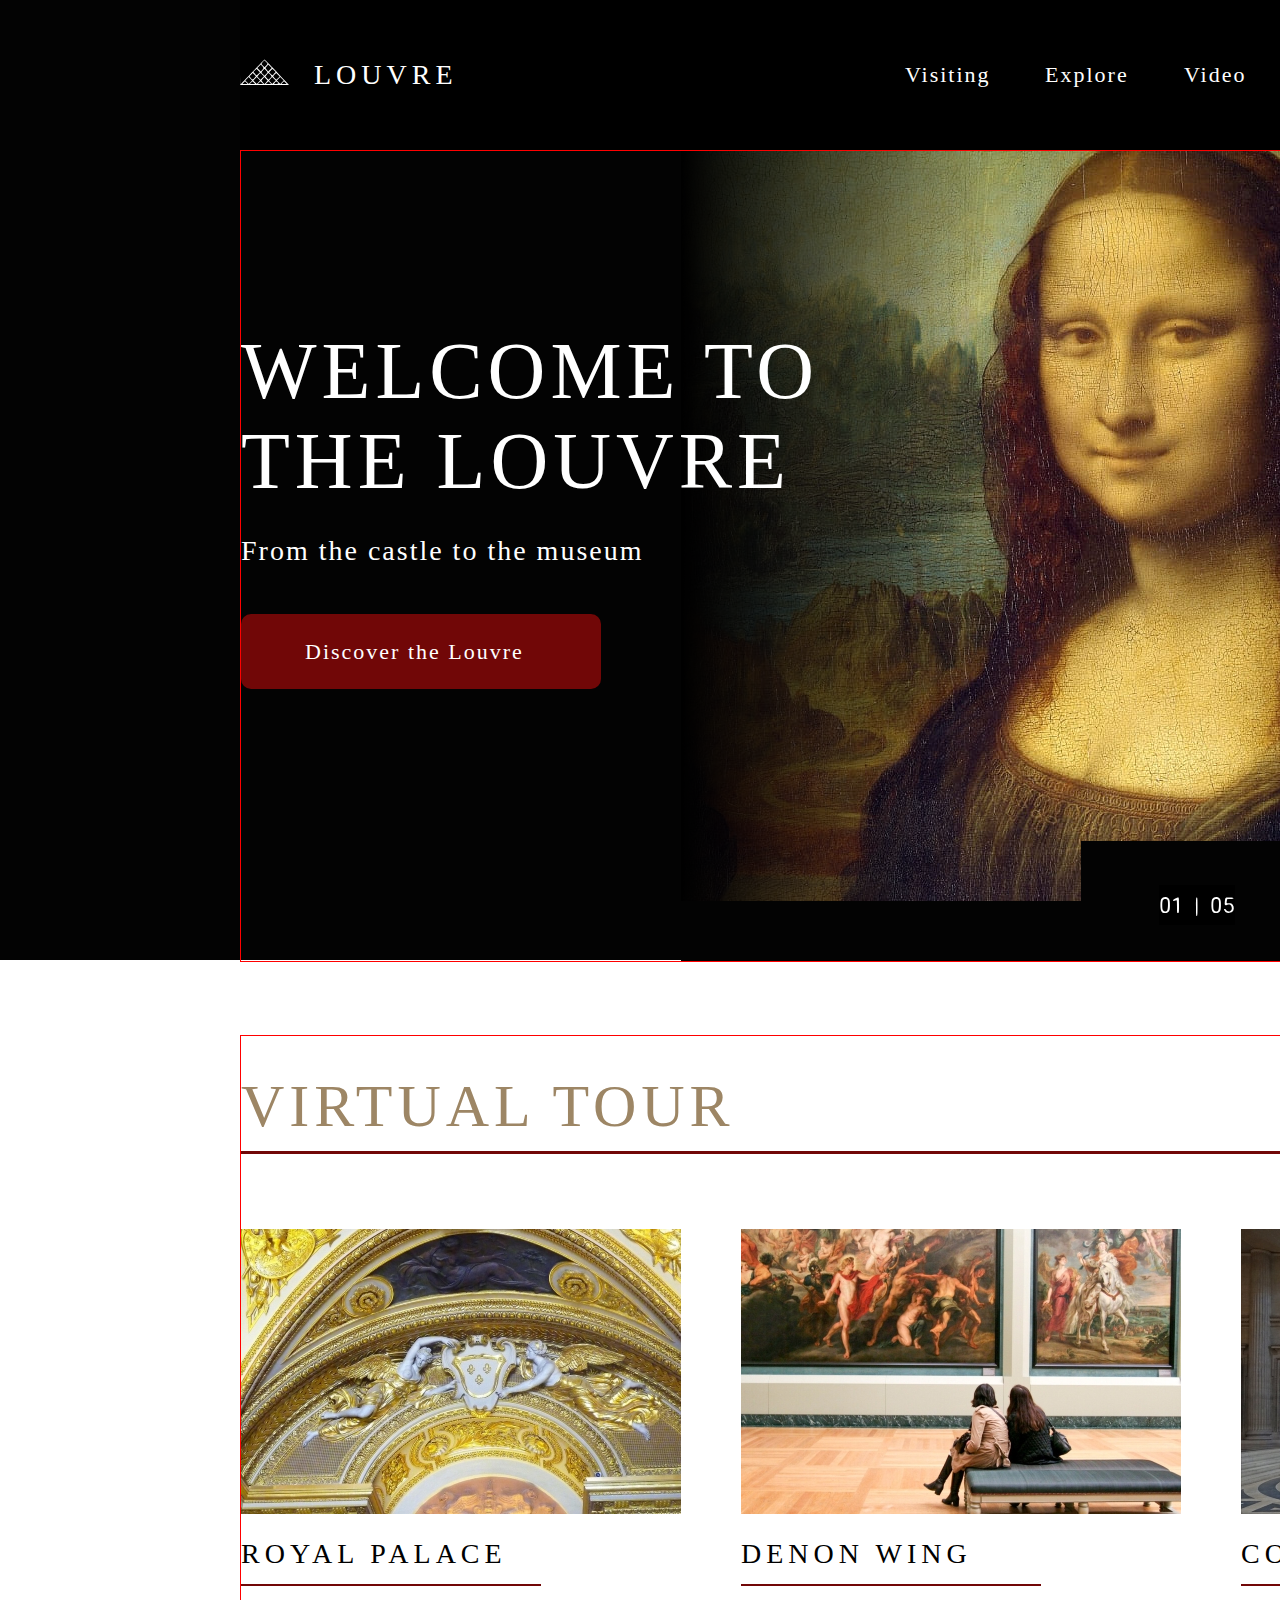
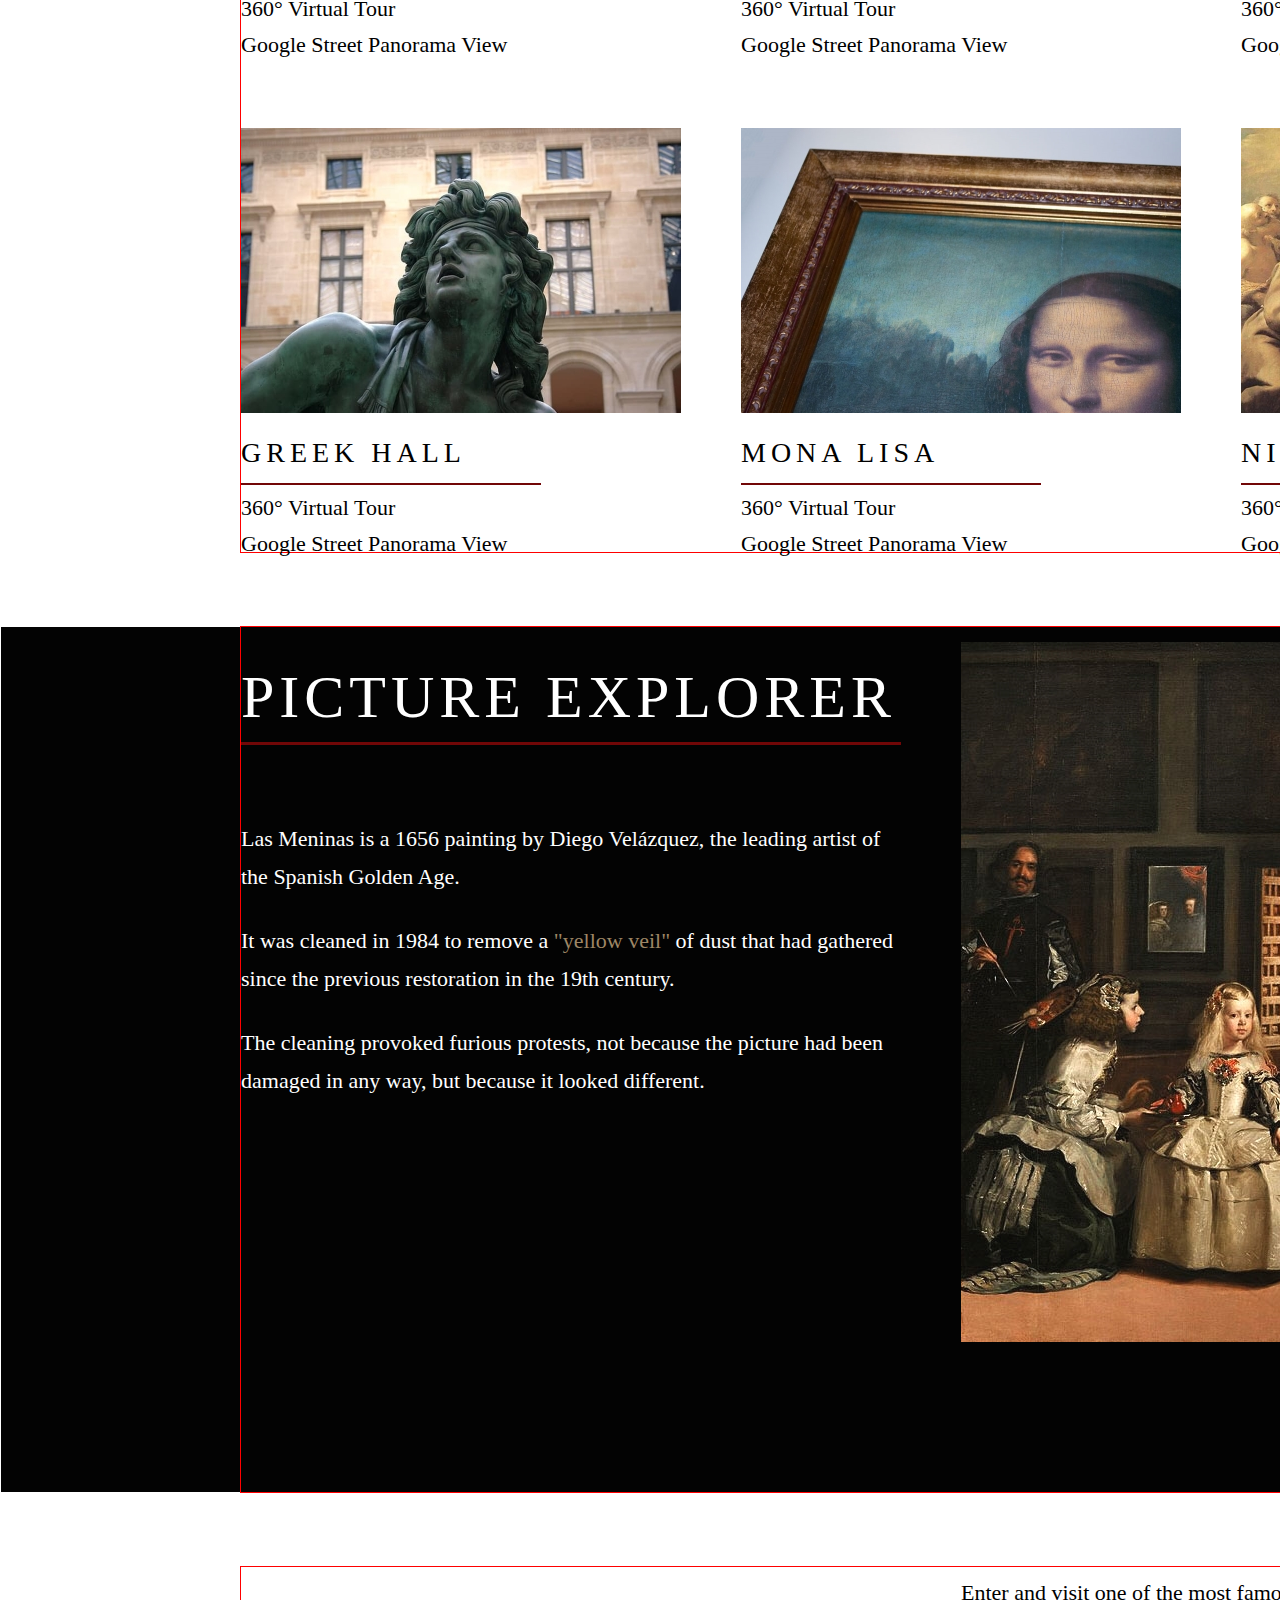
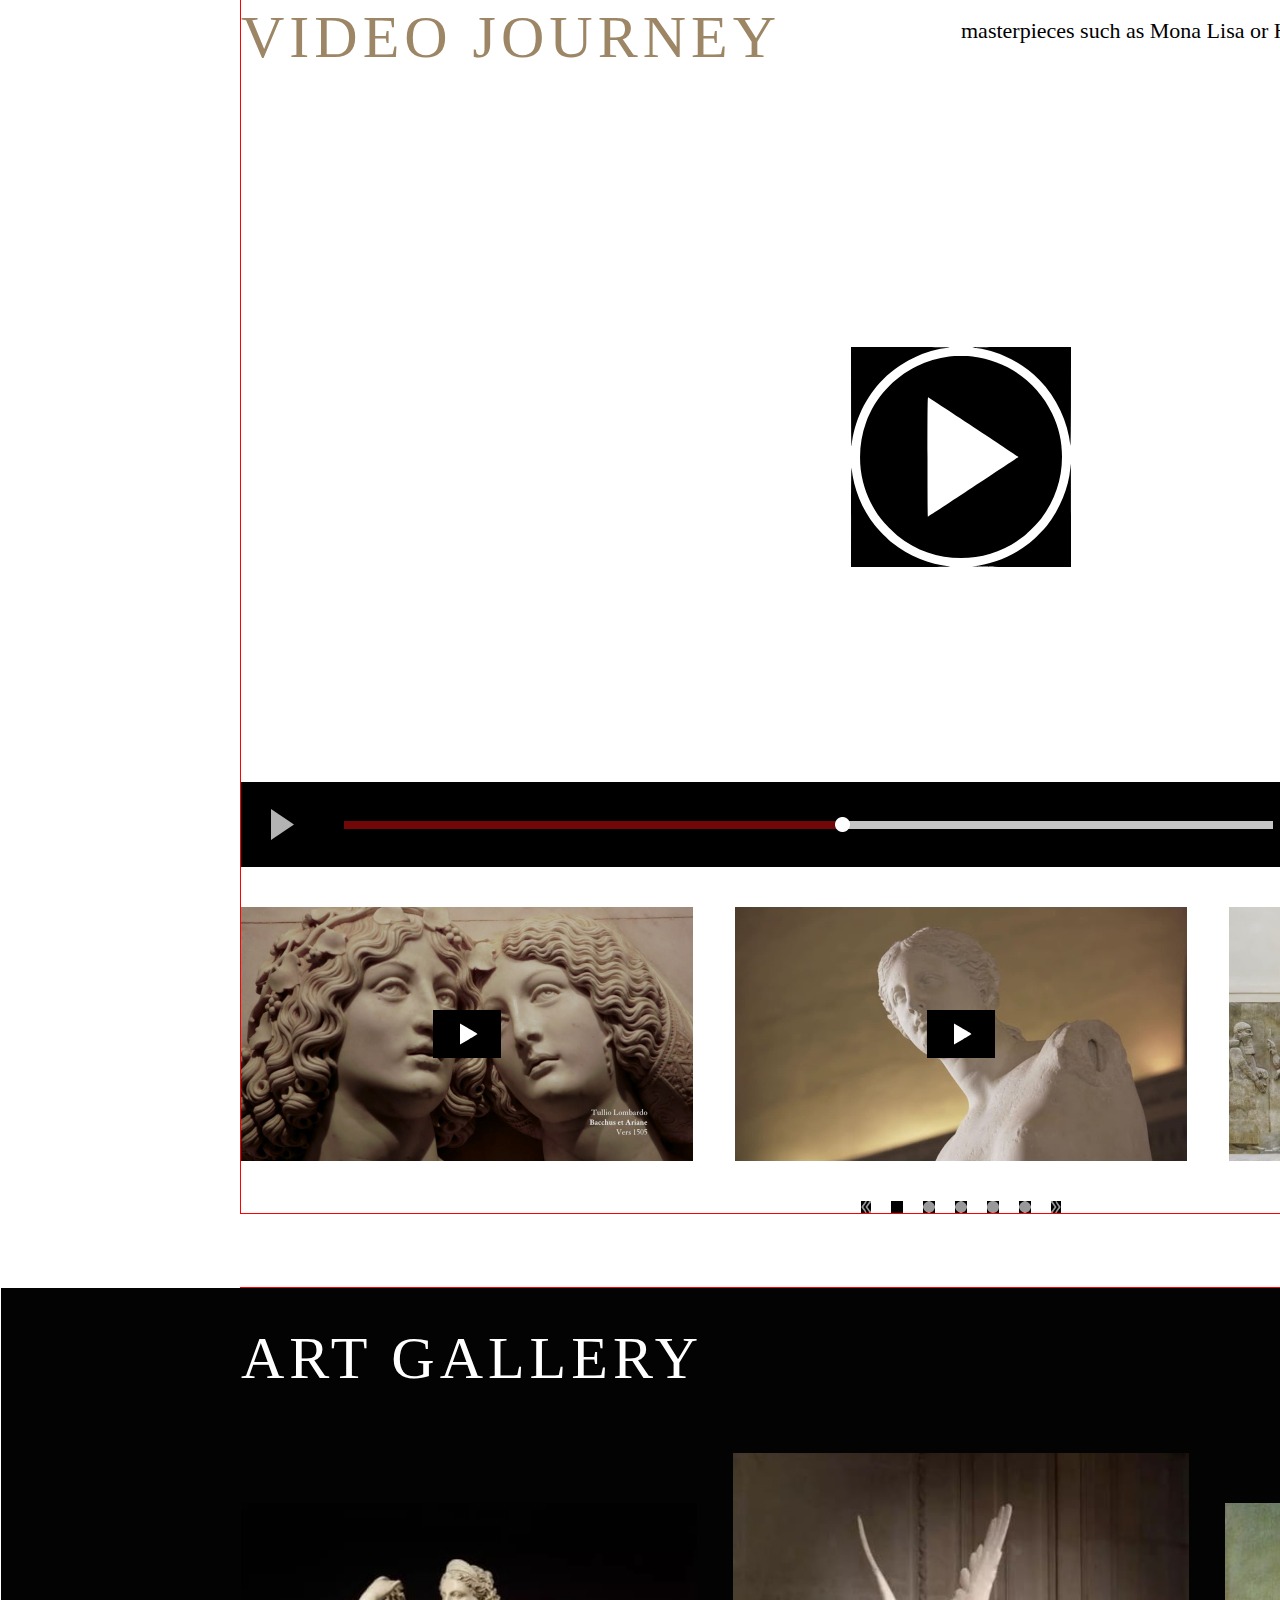
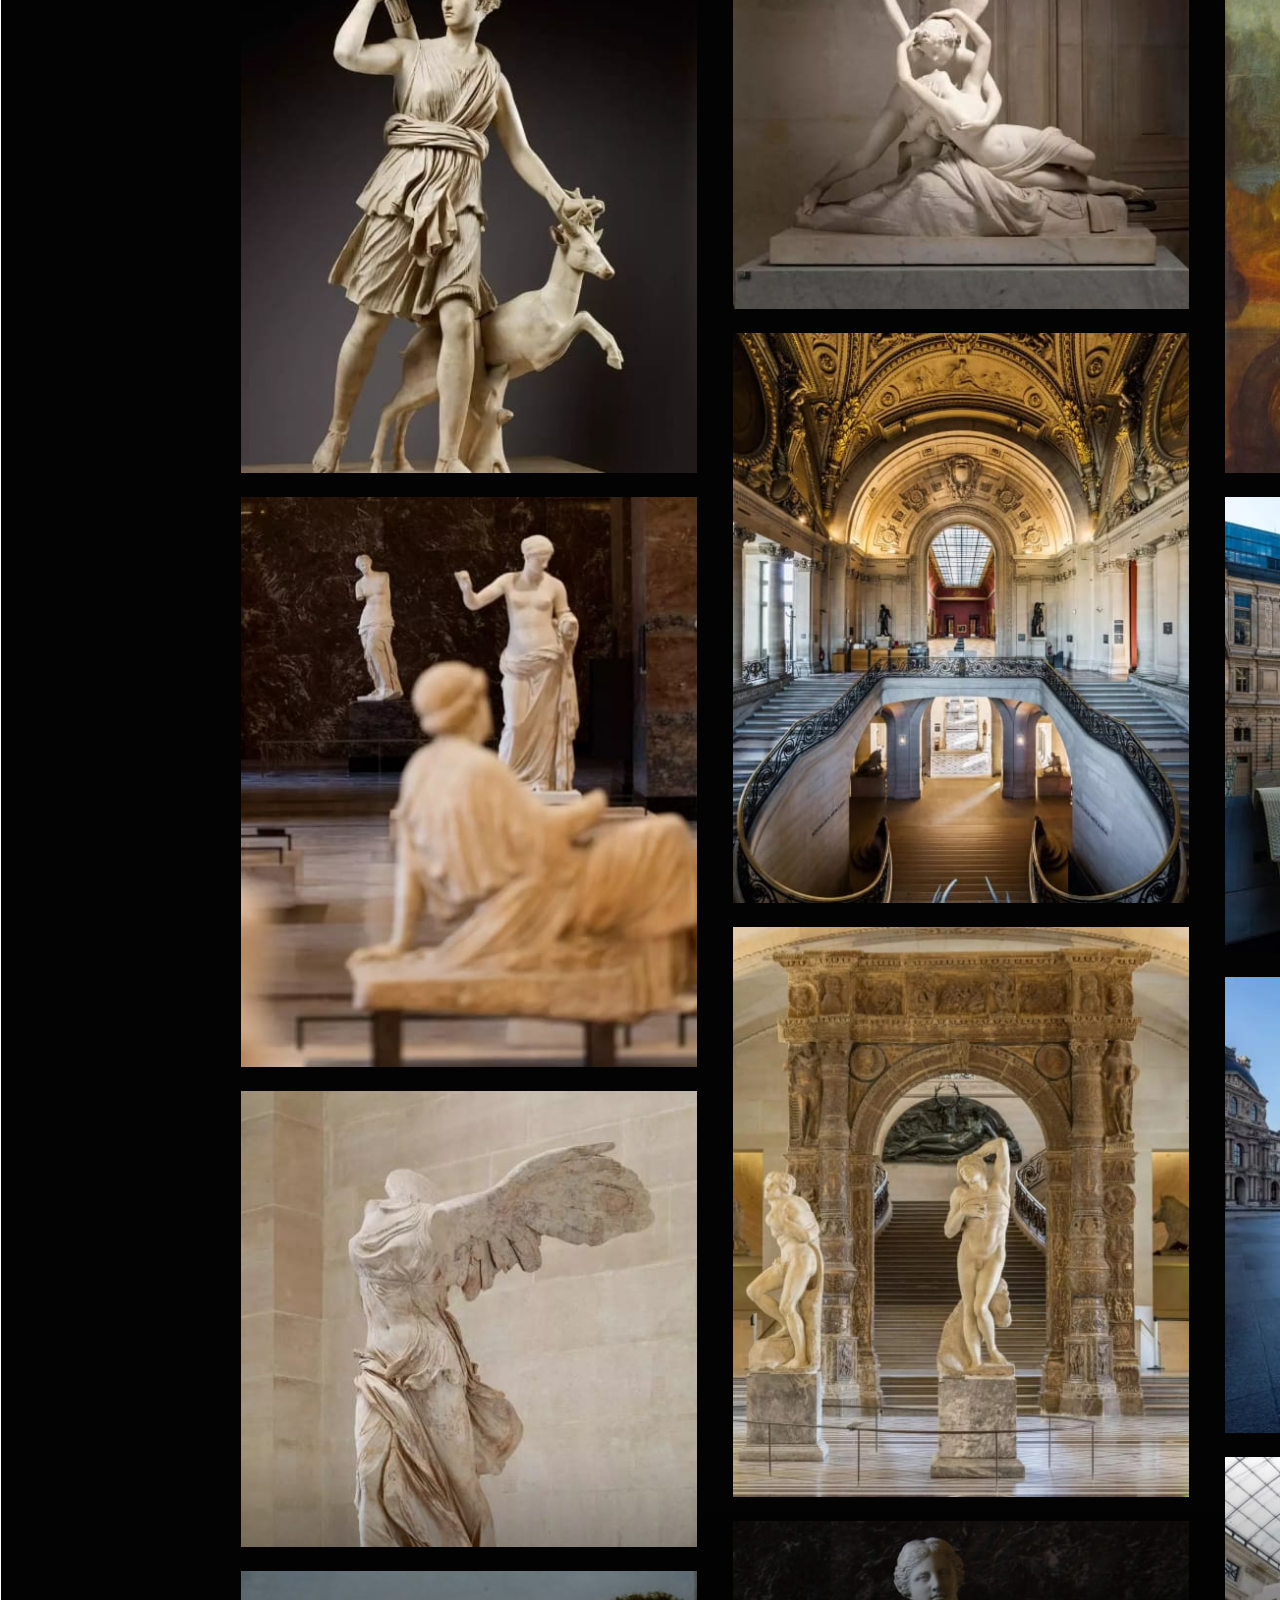
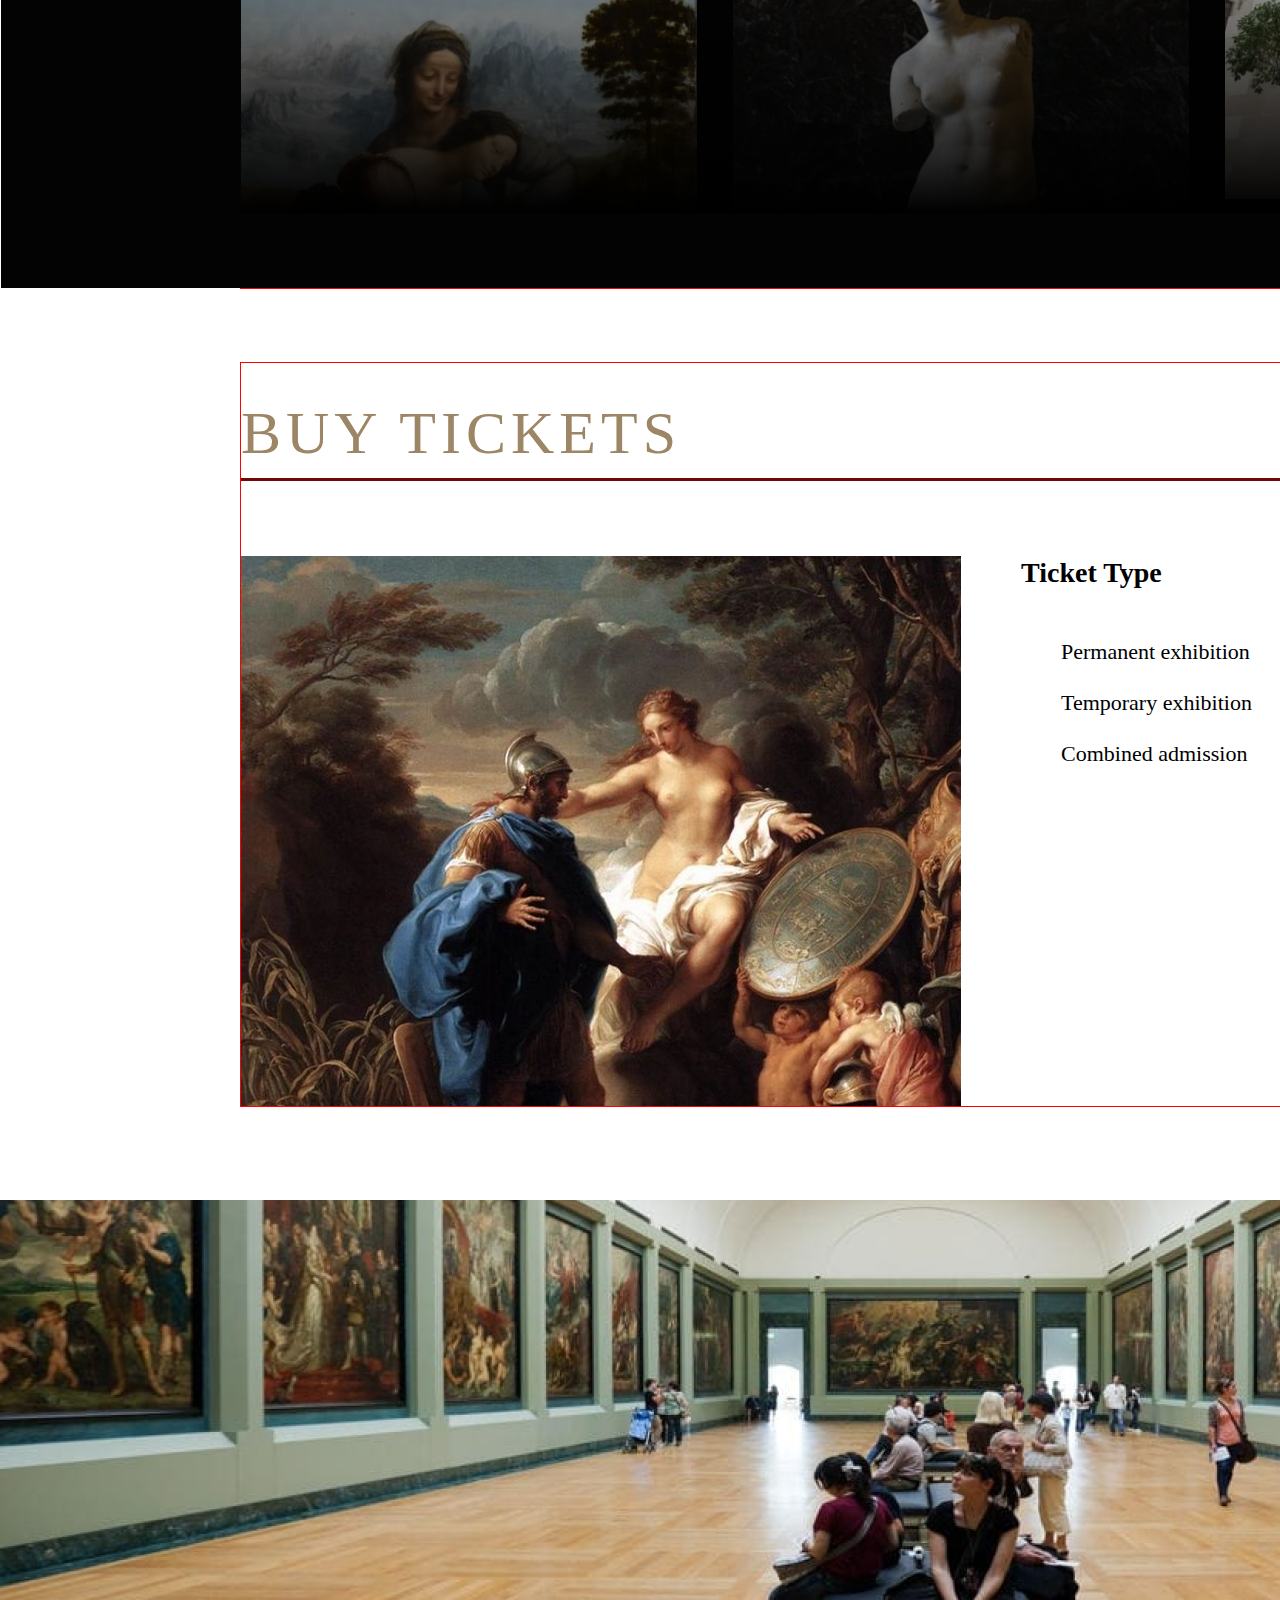
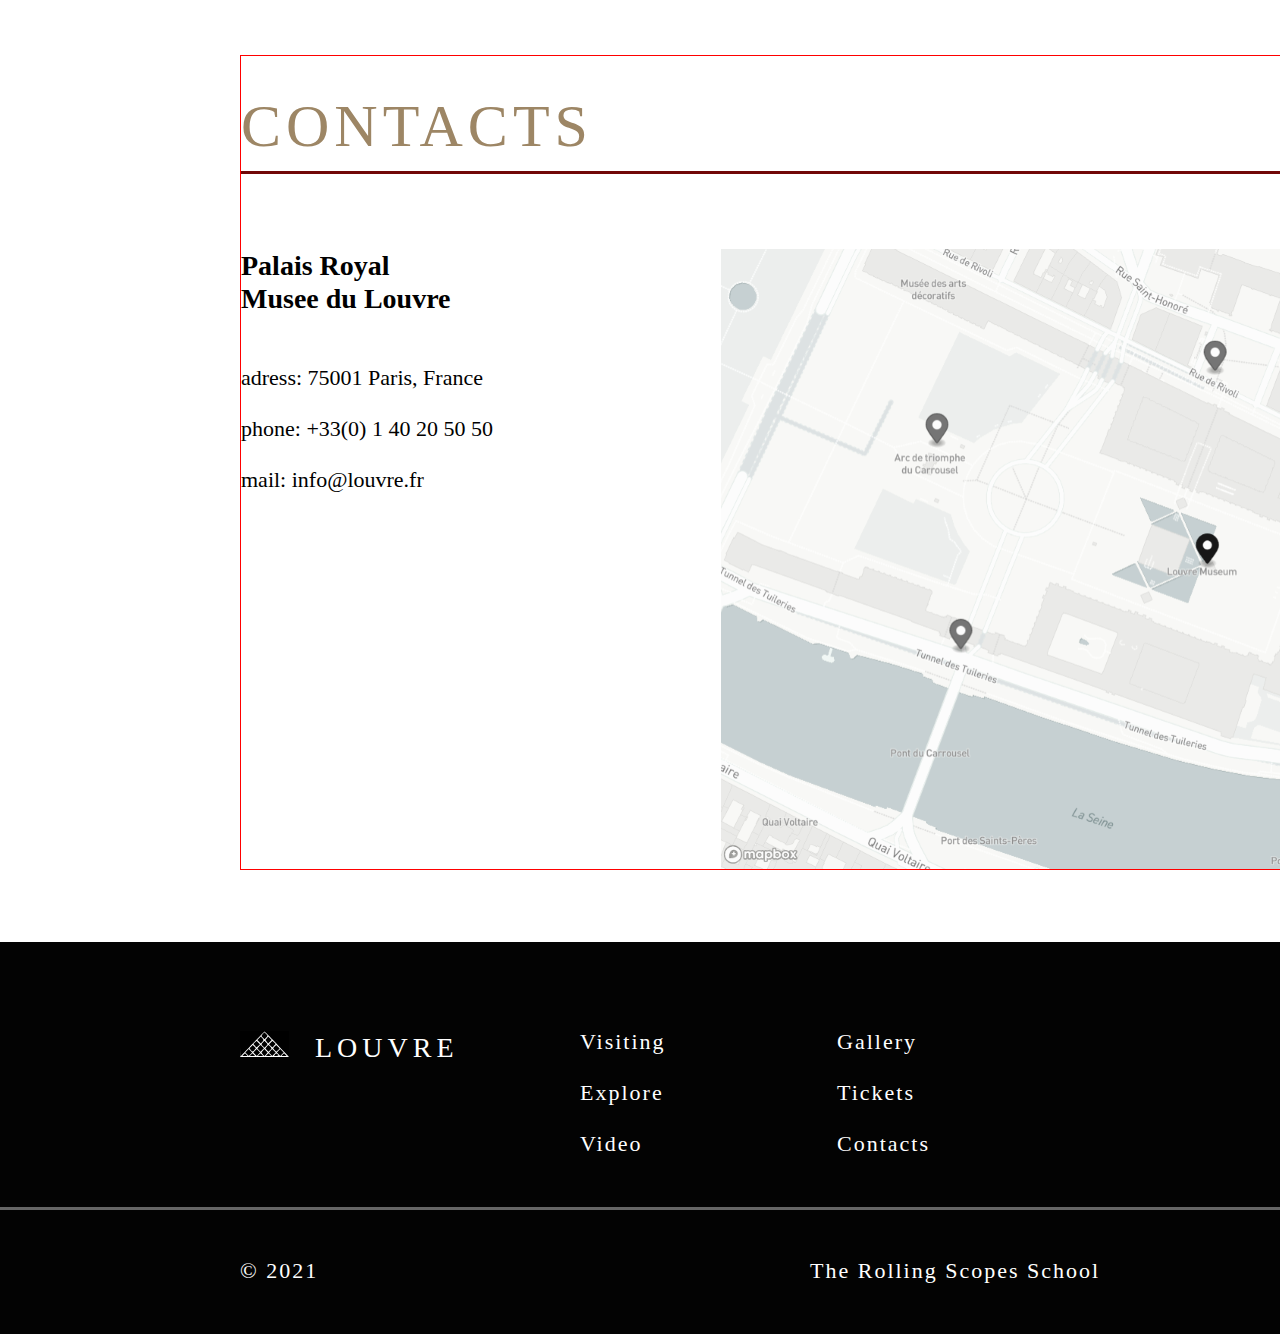
==== index.html @ 9bda8a37 "fix titles" ====
<!DOCTYPE html>
<html lang="en">
<head>
    <meta charset="UTF-8">
    <meta http-equiv="X-UA-Compatible" content="IE=edge">
    <meta name="viewport" content="width=device-width, initial-scale=1.0">
    <link rel="stylesheet" href="styles.css" />
    <link rel="icon" href="assets/favicon.ico">
    <title>museum</title>
</head>
    <body>
        <header class="header">
            <div class="container header-container">
                <div id="logo">
                    <h1 id="logo_text"
                    >Louvre</h1>
                    <a href="/assets/svg/logo.svg" class="logo_icon"></a>
                </div>
                <div id="navigation">
                    <nav>
                        <ul class="ul">
                            <li class="nv_text_format" id="nv_visiting">Visiting</li>
                            <li class="nv_text_format" id="nv_explore">Explore</li>
                            <li class="nv_text_format" id="nv_video">Video</li>
                            <li class="nv_text_format" id="nv_gallery">Gallery</li>
                            <li class="nv_text_format" id="nv_tickets">Tickets</li>
                            <li class="nv_text_format" id="nv_contacts">Contacts</li>
                        </ul>
                    </nav>
                </div>
                <div id="bg"></div>
            </div>
        </header>
        <main>
            <div id="bg_welcome"></div>
            <section class="section" id="welcome">
                <div class="container monalisa_container">
                    <img id="monalisa_img" src="assets/img/monalisa.png" alt="monalisa_img">
                    <div class="welcome_pagination_container" id="slider_pagination">
                        <a href="/assets/svg/left_arrow.svg" class="left_arrow"></a>
                        <a href="/assets/svg/right_arrow(1).svg" class="right_arrow"></a>
                        <a href="/assets/svg/white_slider.svg" class="white_slider"></a>
                        <a href="/assets/svg/white_slider.svg" class="white_slider2"></a>
                        <a href="/assets/svg/white_slider.svg" class="white_slider3"></a>
                        <a href="/assets/svg/white_slider.svg" class="white_slider4"></a>
                        <a href="/assets/svg/slider2.svg" class="beige_slider"></a>
                        <a href="/assets/svg/num.svg" class="num"></a>
                    </div>
                </div>
                <div class="welcome_to_louvre">
                    <h2 class="welcome_to_louvre_h">WELCOME TO THE LOUVRE</h2>
                    <p class="welcome_to_louvre_p">From the castle to the museum</p>
                    <div class="discover_button">
                        <a href="https://www.google.com/maps/@48.8618159,2.3366818,3a,75y,81.55h,73.4t/data=!3m7!1e1!3m5!1sAF1QipOVxZQuSy3Bx9T_HpH_7FtBHDTXvI6SF-A10ocT!2e10!3e12!7i5472!8i2736"
                        class="discover_button_text">Discover the Louvre</a>
                    </div>
                </div>
            </section>
            <section class="section" id="visiting">
                <h2 class="section-title" id="section2-title">VIRTUAL TOUR</h2>
                <div class="visiting-rectangle"></div>
                <div class="virtual-royal">
                    <div class="royal-img"></div>
                    <div class="virtual-subtitle">ROYAL PALACE</div>
                    <div class="virtual-subrectangle"></div>
                    <div class="virtual-plain-text text-top">360° Virtual Tour</div>
                    <div class="virtual-plain-text text-bot">Google Street Panorama View</div>
                </div>
                <div class="virtual-denon">
                    <div class="denon-img"></div>
                    <div class="virtual-subtitle">DENON WING</div>
                    <div class="virtual-subrectangle"></div>
                    <div class="virtual-plain-text text-top">360° Virtual Tour</div>
                    <div class="virtual-plain-text text-bot">Google Street Panorama View</div>
                </div>
                <div class="virtual-colonnade">
                    <div class="colonnade-img"></div>
                    <div class="virtual-subtitle">COLONNADE PERRAULT</div>
                    <div class="virtual-subrectangle"></div>
                    <div class="virtual-plain-text text-top">360° Virtual Tour</div>
                    <div class="virtual-plain-text text-bot">Google Street Panorama View</div>
                </div>
                <div class="virtual-greek">
                    <div class="greek-img"></div>
                    <div class="virtual-subtitle">GREEK HALL</div>
                    <div class="virtual-subrectangle"></div>
                    <div class="virtual-plain-text text-top">360° Virtual Tour</div>
                    <div class="virtual-plain-text text-bot">Google Street Panorama View</div>
                </div>
                <div class="virtual-mona">
                    <div class="mona-img"></div>
                    <div class="virtual-subtitle">MONA LISA</div>
                    <div class="virtual-subrectangle"></div>
                    <div class="virtual-plain-text text-top">360° Virtual Tour</div>
                    <div class="virtual-plain-text text-bot">Google Street Panorama View</div>
                </div>
                <div class="virtual-night">
                    <div class="night-img"></div>
                    <div class="virtual-subtitle">NIGHT PALACE</div>
                    <div class="virtual-subrectangle"></div>
                    <div class="virtual-plain-text text-top">360° Virtual Tour</div>
                    <div class="virtual-plain-text text-bot">Google Street Panorama View</div>
                </div>
            </section>
            <section class="section" id="explore">
                <div class="explore-bg"></div>
                
                <div class="explore-container"></div>
                <h2 class="explore-title">PICTURE EXPLORER</h2>
                <div class="explore-rectangle"></div>
                <div class="explore-text-1">Las Meninas is a 1656 painting by Diego Velázquez, the leading artist of the Spanish Golden Age.</div>
                <div class="explore-text-2">It was cleaned in 1984 to remove a <span style="color: #9d8665;;">"yellow veil"</span> of dust that had gathered since the previous restoration in the 19th century.</div>
                <div class="explore-text-3">The cleaning provoked furious protests, not because the picture had been damaged in any way, but because it looked different.</div>
                <div class="explore-img1"></div>
                <div class="explore-vertical-slider"></div>
                <div class="explore-img2"></div>
            </section>
            <section class="section" id="video">
                
                <div class="video-container"></div>
                <h2 class="video-title">VIDEO JOURNEY</h2>
                <div class="journey-text"> Enter and visit one of the most famous museums in the world and enjoy masterpieces such as Mona Lisa or Hammurabi's Code </div>
                <div class="journey-video-img"></div>
                <div class="journey-player"></div>
                <div class="journey-player-video">
                    <a href="assets/svg/journey-player-video.svg"></a>
                </div>
                <div class="journey-youtube-video1"></div>
                <div class="journey-youtube-video2"></div>
                <div class="journey-youtube-video3"></div>
                <div class="journey-youtube-player1">
                    <a href="assets/svg/journey-youtube-player.svg"></a>
                </div>
                <div class="journey-youtube-player2">
                    <a href="assets/svg/journey-youtube-player.svg"></a>
                </div>
                <div class="journey-youtube-player3">
                    <a href="assets/svg/journey-youtube-player.svg"></a>
                </div>
                <div class="journey-slider-arrows1">
                    <a href="assets/svg/journey-slider-arrows.svg"></a>
                </div>
                <div class="journey-slider-arrows2">
                    <a href="assets/svg/journey-slider-arrows.svg"></a>
                </div>
                <div class="journey-slider-grey1">
                    <a href="assets/svg/journey-slider-grey.svg"></a>
                </div>
                <div class="journey-slider-grey2">
                    <a href="assets/svg/journey-slider-grey.svg"></a>
                </div>
                <div class="journey-slider-grey3">
                    <a href="assets/img/journey-slider-grey.png"></a>
                </div>
                <div class="journey-slider-grey4">
                    <a href="assets/svg/journey-slider-grey.svg"></a>
                </div>
                <div class="journey-slider-black">
                    <a href="assets/svg/journey-slider-black.svg"></a>
                </div>
            </section>
            <section class="section" id="gallery">
                
                <div class="container"></div>
                <div class="gallery-bg"></div>
                <h2 class="gallery-title">ART GALLERY</h2>
                <div class='gallery-img1'></div>
                <div class='gallery-img2'></div>
                <div class='gallery-img3'></div>
                <div class='gallery-img4'></div>
                <div class='gallery-img5'></div>
                <div class='gallery-img6'></div>
                <div class='gallery-img7'></div>
                <div class='gallery-img8'></div>
                <div class='gallery-img9'></div>
                <div class='gallery-img10'></div>
                <div class='gallery-img11'></div>
                <div class='gallery-img12'></div>
                <div class='gallery-rectangle-gradient'></div>
            </section>
            <section class="section" id="tickets">
               
                <!-- <div class="container"></div> -->
                <h2 class="tickets-title">BUY TICKETS</h2>
                <div class="tickets-rectangle"></div>
                <div class='tickets-img'></div>
                <div class='ticket-type'>Ticket Type</div>
                <div class="ticket-type1">Permanent exhibition</div>
                <div class='ticket-type2'>Temporary exhibition</div>
                <div class='ticket-type3'>Combined admission</div>
                <div class='amount'>Amount</div>
                <div class='basic-18'>Basic 18+</div>
                <div class='ticket-box1'></div>
                <div class='senior-65'>Senior 65+</div>
                <div class='ticket-box2'></div>
                <div class='ticket-total'>Total 220</div>
                <div class='ticket-button-buy'></div>
                <div class='ticket-rectangle1'></div>
                <div class='ticket-rectangle2'></div>
                <div class='ticket-rectangle1-num1'>1</div>
                <div class='ticket-rectangle2-num1'>1</div>
                <div class='ticket-rectangle1-plus'>+</div>
                <div class='ticket-rectangle2-plus'>+</div>
                <div class='ticket-rectangle1-minus'>-</div>
                <div class='ticket-rectangle2-minus'>-</div>
            </section>
            <div class='parallax'></div>
            <section class="section" id="contacts">
                
                <h2 class='contacts-title'>Contacts</h2>
                <div class='contacts-rectangle'></div>
                <div class='contacts-p-title'><b>Palais Royal Musee du Louvre</b></div>
                <div class='contacts-p-adress'>adress: 75001 Paris, France</div>
                <div class='contacts-p-phone'>phone: +33(0) 1 40 20 50 50</div>
                <div class='contacts-p-mail'>mail: info@louvre.fr</div>
                <div class='contacts-map'></div>
            </section>
        </main>
        <footer>
            <div class='footer-box'>
                <div class='footer-social'>
                    <div class='footer-social-youtube'>
                        <div id='footer-social-youtube-logo'></div>
                    </div>
                    <div class='footer-social-insta'>
                        <div id='footer-social-insta-logo'></div>
                    </div>
                    <div class='footer-social-facebook'>
                        <div id='footer-social-facebook-logo'></div>
                    </div>
                    <div class='footer-social-twitter'>
                        <div id='footer-social-twitter-logo'></div>
                    </div>
                    <div class='footer-social-pinterest'>
                        <div id='footer-social-pinterest-logo'></div>
                    </div>
                </div>
            </div>
            <div class='footer-bg'></div>
            <div class='footer-rectangle'></div>
            <div id='footer-logo'>
                <h3 id="footer-logo_text"
                    >Louvre</h3>
                    <a href="/assets/svg/logo.svg" class="footer-logo_icon"></a>
            </div>
            <div id='footer-navigation'>
                <div class='footer-nv-visiting'>Visiting</div>
                <div class='footer-nv-explore'>Explore</div>
                <div class='footer-nv-video'>Video</div>
                <div class='footer-nv-gallery'>Gallery</div>
                <div class='footer-nv-tickets'>Tickets</div>
                <div class='footer-nv-contacts'>Contacts</div>
            </div>
            <div id='footer-last-string'>
                <div id='footer-last-string-rsschool'>The Rolling Scopes School</div>
                <div id='footer-last-string-year'>© 2021</div>
                <div id='footer-last-string-username'>Username</div>
            </div>
        </footer>
    </body>
</html>
---- styles.css ----
:root {
  --bg-dark: #151719;
  --dark-red: #710707;
  --font-gold: #9d8665;
  --font1: 80px;
  --font2: 32px;
}
.section {
  border: 1px solid red;
  padding-top: 0px;
  padding-bottom: 0px;
}
.dark_section {
  background-color: darkred;
}

.video_section {
  padding-top: 90px;
}
.header {
  position: absolute;
  width: 1440px;
  height: 150px;
  left: 240px;
  top: 0px;
  background-color: black;
}
.container {
  margin: 0 auto;
  width: 1440px;
  height: 150px;
  left: -240px;
  top: 0px;

  background: #030303;
}
.header-container {
  display: flex;
  justify-content: space-between;
  align-items: center;
  background-color: black;
}
#bg {
  position: absolute;
  width: 1920px;
  height: 150px;
  left: -240px;
  top: 0px;
  z-index: -1;

  background: #030303;
}
#logo {
  position: absolute;
  width: 199px;
  height: 33px;
  left: 0px;
  top: 59px;
}
#logo_text {
  position: absolute;
  width: 125px;
  height: 31px;
  left: 74px;
  top: -20px;
  margin-top: 20px;

  font-family: Forum;
  font-style: normal;
  font-weight: normal;
  font-size: 28px;
  line-height: 31px;
  /* identical to box height */

  letter-spacing: 5px;
  text-transform: uppercase;

  color: #ffffff;
}
.logo_icon {
  position: absolute;
  width: 49px;
  height: 26px;
  background: #ffffff;
  background-size: contain;
  background-image: url('assets/svg/logo.svg');
}
#navigation {
  position: absolute;
  width: 775px;
  height: 26px;
  left: 665px;
  top: 62px;
}
ul {
  display: flex;
  max-width: 720px;
}
li {
  list-style: none;
}
.nv_text_format {
  font-family: Roboto;
  font-style: normal;
  font-weight: 200;
  font-size: 22px;
  line-height: 26px;
  /* identical to box height */

  letter-spacing: 2px;

  color: #ffffff;
}
.monalisa_container {
  position: absolute;
  width: 1000px;
  height: 810px;
  left: 440px;
  top: 0px;
}
#monalisa_img {
  position: absolute;
  width: 1000px;
  height: 750px;
  right: 0px;
  top: 0px;

  background: linear-gradient(
      90deg,
      #000000 0%,
      rgba(0, 0, 0, 0.5) 16.19%,
      rgba(0, 0, 0, 0) 30.73%
    ),
    url(assets/img/monalisa.png);
}
#slider_pagination {
  position: absolute;
  width: 600px;
  height: 120px;
  left: 400px;
  top: 690px;
}
.welcome_pagination_container {
  right: 0px;
  bottom: 0px;
  background: #030303;
}
#arrows {
  position: absolute;
  width: 80px;
  height: 8px;
  left: 845px;
  top: 746px;
  /* z-index: -1; */
}
.left_arrow {
  position: absolute;
  width: 30px;
  height: 8px;
  right: 124px;
  bottom: 56px;

  background: #ffffff;
  background-size: contain;
  background-image: url('assets/svg/left_arrow.svg');
}
.right_arrow {
  position: absolute;
  width: 30px;
  height: 8px;
  right: 74px;
  bottom: 56px;

  background: #ffffff;
  /* transform: rotate(-180deg); */
  background-size: contain;
  background-image: url('assets/svg/right_arrow\ \(1\).svg');
}
.white_slider {
  position: absolute;
  width: 16px;
  height: 16px;
  right: 215px;
  bottom: 52px;

  background: #ffffff;
  background-size: contain;
  background-image: url('assets/svg/white_slider.svg');
}
.white_slider2 {
  position: absolute;
  width: 16px;
  height: 16px;
  right: 256px;
  bottom: 52px;

  background: #ffffff;
  background-size: contain;
  background-image: url('assets/svg/white_slider.svg');
}
.white_slider3 {
  position: absolute;
  width: 16px;
  height: 16px;
  right: 297px;
  bottom: 52px;

  background: #ffffff;
  background-size: contain;
  background-image: url('assets/svg/white_slider.svg');
}
.white_slider4 {
  position: absolute;
  width: 16px;
  height: 16px;
  right: 338px;
  bottom: 52px;

  background: #ffffff;
  background-size: contain;
  background-image: url('assets/svg/white_slider.svg');
}
.beige_slider {
  position: absolute;
  width: 16px;
  height: 16px;
  right: 379px;
  bottom: 52px;

  background: #d2b183;
  background-size: contain;
  background-image: url('assets/svg/slider2.svg');
}
.num {
  position: absolute;
  width: 76px;
  height: 40px;
  right: 446px;
  bottom: 36px;

  background: #ffffff;
  background-size: contain;
  background-image: url('assets/svg/num.svg');
}
#carousel_pagination {
  position: absolute;
  width: 180px;
  height: 16px;
  left: 205px;
  right: 215px;
  top: 52px;
  bottom: 52px;
}
#welcome_slide_num {
  position: absolute;
  width: 76px;
  height: 40px;
  left: 78px;
  top: 44px;
  bottom: 36px;
}
.welcome_to_louvre {
  position: absolute;
  width: 598px;
  height: 388px;
  left: 0px;
  top: 150px;
}
.welcome_to_louvre_h {
  position: absolute;
  width: 593px;
  height: 180px;
  left: 0px;
  top: 0px;

  font-family: Forum;
  font-style: normal;
  font-weight: normal;
  font-size: 80px;
  line-height: 90px;
  /* or 112% */

  letter-spacing: 5px;
  text-transform: uppercase;

  color: #ffffff;
}
.welcome_to_louvre_p {
  position: absolute;
  width: 445px;
  height: 33px;
  left: 0px;
  top: 205px;

  font-family: Roboto;
  font-style: normal;
  font-weight: 300;
  font-size: 28px;
  line-height: 33px;
  /* identical to box height */

  letter-spacing: 2px;

  color: #ffffff;
}
.discover_button {
  position: absolute;
  width: 360px;
  height: 75px;
  left: 0px;
  bottom: 0px;

  background: #710707;
  border-radius: 10px;
}
.discover_button_text {
  position: absolute;
  width: 232px;
  height: 75px;
  left: 64px;
  top: 0px;

  font-family: Roboto;
  font-style: normal;
  font-weight: 300;
  font-size: 22px;
  line-height: 26px;
  display: flex;
  align-items: center;
  text-align: center;
  letter-spacing: 2px;
  text-decoration: none;

  color: #ffffff;
}
h2 {
  margin-top: 25px;
}
#nv_visiting {
  position: absolute;
  width: 85px;
  height: 26px;
  left: 0px;
  top: 0px;
}
#nv_explore {
  position: absolute;
  width: 84px;
  height: 26px;
  left: 140px;
  top: 0px;
}
#nv_video {
  position: absolute;
  width: 63px;
  height: 26px;
  left: 279px;
  top: 0px;
}
#nv_gallery {
  position: absolute;
  width: 84px;
  height: 26px;
  left: 397px;
  top: 0px;
}
#nv_tickets {
  position: absolute;
  width: 82px;
  height: 26px;
  left: 536px;
  top: 0px;
}
#nv_contacts {
  position: absolute;
  width: 102px;
  height: 26px;
  left: 673px;
  top: 0px;
}
main {
  position: absolute;
  width: 1440px;
  height: 8717px;
  left: 240px;
  top: 150px;
}
#bg_welcome {
  position: absolute;
  width: 1920px;
  height: 842px;
  left: -240px;
  top: -32px;
  z-index: -1;
  background: #030303;
}
.footer {
  position: absolute;
  width: 1440px;
  height: 392px;
  left: 240px;
  top: 8942px;
}

.section-title {
  font-size: var(--font1);
  color: var(--font-gold);
}

#welcome {
  position: absolute;
  width: 1440px;
  height: 810px;
  left: 0px;
  top: 0px;
}
#visiting {
  position: absolute;
  width: 1440px;
  height: 1116px;
  left: 0px;
  top: 885px;
}
#section2-title {
  width: 543px;
  height: 90px;
  left: 0px;
  top: 0px;
  font-size: 80px;
  line-height: 90px;
  font-family: Forum;
  font-style: normal;
  font-weight: normal;
  font-size: 60px;
  line-height: 90px;
  /* identical to box height, or 112% */

  letter-spacing: 5px;
  /* text-transform: uppercase; */

  color: #9d8665;
}
.virtual-royal {
  position: absolute;
  width: 440px;
  height: 424px;
  left: 0px;
  top: 193px;
}

.virtual-subtitle {
  position: absolute;
  width: 440px;
  height: 35px;
  left: 0px;
  top: 310px;

  font-family: Forum;
  font-style: normal;
  font-weight: normal;
  font-size: 28px;
  line-height: 30px;
  letter-spacing: 5px;
  text-transform: uppercase;

  color: #000000;
}

.virtual-subrectangle {
  position: absolute;
  width: 300px;
  height: 2px;
  left: 0px;
  top: 355px;

  background: #710707;
  border-radius: 0px;
}

.virtual-plain-text {
  position: absolute;
  width: 440px;
  height: 26px;
  left: 0px;

  font-family: Roboto;
  font-style: normal;
  font-weight: 200;
  font-size: 22px;
  line-height: 26px;
  /* identical to box height */
  color: #000000;
}

.text-top {
  top: 367px;
}

.text-bot {
  top: 403px;
}

.royal-img {
  position: absolute;
  width: 440px;
  height: 285px;
  left: 0px;
  top: 0px;

  background: url(/assets/img/royal.png);
  border-radius: 0px;
}
.denon-img {
  position: absolute;
  width: 440px;
  height: 285px;
  left: 0px;
  top: 0px;

  background: url(/assets/img/denon.png);
  border-radius: 0px;
}

.colonnade-img {
  position: absolute;
  width: 440px;
  height: 285px;
  left: 0px;
  top: 0px;

  background: url(/assets/img/colonnade.png);
  border-radius: 0px;
}

.greek-img {
  position: absolute;
  width: 440px;
  height: 285px;
  left: 0px;
  top: 0px;

  background: url(/assets/img/greek.png);
  border-radius: 0px;
}

.mona-img {
  position: absolute;
  width: 440px;
  height: 285px;
  left: 0px;
  top: 0px;

  background: url(/assets/img/mona.png);
  border-radius: 0px;
}

.night-img {
  position: absolute;
  width: 440px;
  height: 285px;
  left: 0px;
  top: 0px;

  background: url(/assets/img/night.png);
  border-radius: 0px;
}

.virtual-denon {
  position: absolute;
  width: 440px;
  height: 424px;
  left: 500px;
  top: 193px;
}

.virtual-colonnade {
  position: absolute;
  width: 440px;
  height: 424px;
  left: 1000px;
  top: 193px;
}

.virtual-greek {
  position: absolute;
  width: 440px;
  height: 424px;
  left: 0px;
  top: 692px;
}

.virtual-mona {
  position: absolute;
  width: 440px;
  height: 424px;
  left: 500px;
  top: 692px;
}

.virtual-night {
  position: absolute;
  width: 440px;
  height: 424px;
  left: 1000px;
  top: 692px;
}

.visiting-rectangle {
  position: absolute;
  width: 1440px;
  height: 3px;
  left: 0px;
  top: 115px;

  background: #710707;
  border-radius: 0px;
}
#explore {
  position: absolute;
  width: 1440px;
  height: 865px;
  left: 0px;
  top: 2076px;
}

.explore-bg {
  position: absolute;
  width: 1920px;
  height: 865px;
  left: -240px;
  top: 0px;

  background: #030303;
  border-radius: 0px;
  z-index: -1;
}

.explore-container {
  position: absolute;
  width: 1440px;
  height: 715px;
  left: 0px;
  top: 75px;
}

.explore-title {
  position: absolute;
  width: 660px;
  height: 90px;
  left: 0px;
  top: 0px;

  font-family: Forum;
  font-style: normal;
  font-weight: normal;
  font-size: 60px;
  line-height: 90px;
  /* identical to box height, or 112% */

  letter-spacing: 5px;
  text-transform: uppercase;

  color: #ffffff;
}

.explore-rectangle {
  position: absolute;
  width: 660px;
  height: 3px;
  left: 0px;
  top: 115px;

  background: #710707;
  border-radius: 0px;
}

.explore-text-1 {
  position: absolute;
  width: 660px;
  height: 77px;
  left: 0px;
  top: 193px;

  font-family: Roboto;
  font-style: normal;
  font-weight: 300;
  font-size: 22px;
  line-height: 38px;
  /* or 175% */

  color: #ffffff;
}
.explore-text-2 {
  position: absolute;
  width: 660px;
  height: 77px;
  left: 0px;
  top: 295px;

  font-family: Roboto;
  font-style: normal;
  font-weight: 300;
  font-size: 22px;
  line-height: 38px;
  /* or 175% */

  color: #ffffff;
}
.explore-text-3 {
  position: absolute;
  width: 660px;
  height: 77px;
  left: 0px;
  top: 397px;

  font-family: Roboto;
  font-style: normal;
  font-weight: 300;
  font-size: 22px;
  line-height: 38px;
  /* or 175% */

  color: #ffffff;
}
.explore-img1 {
  position: absolute;
  width: 440px;
  height: 700px;
  left: 720px;
  top: 15px;

  background: url(/assets/img/explore1.png);
  background-size: contain;
  border-radius: 0px;
}

.explore-img2 {
  position: absolute;
  width: 720px;
  height: 700px;
  left: 720px;
  top: 15px;

  background: url(/assets/img/explore2.png);
  background-size: contain;
  border-radius: 0px;
  z-index: -1;
}

.explore-vertical-slider {
  position: absolute;
  width: 39px;
  height: 700px;
  left: 1141px;
  top: 15px;

  background: #ffffff;
  background-image: url('assets/img/explore-rectangle.png');
}

#video {
  position: absolute;
  width: 1440px;
  height: 1246px;
  left: 0px;
  top: 3016px;
}
.video-container {
}
.video-title {
  top: 0px;
  left: 0px;
  width: 605px;
  height: 90px;
  position: absolute;

  font-family: Forum;
  font-style: normal;
  font-weight: normal;
  font-size: 60px;
  line-height: 90px;
  /* identical to box height, or 112% */

  letter-spacing: 5px;
  text-transform: uppercase;

  color: #9d8665;
}
.journey-text {
  top: 0px;
  right: 0px;
  width: 720px;
  height: 90px;
  position: absolute;

  font-family: Roboto;
  font-style: normal;
  font-weight: 300;
  font-size: 22px;
  line-height: 38px;
  /* or 175% */

  display: flex;
  align-items: center;

  color: #000000;
}
.journey-video-img {
  position: absolute;
  width: 1440px;
  height: 650px;
  left: 0px;
  top: 165px;

  background: url(assets/img/journey_video.png);
  border-radius: 0px;
  background-size: contain;
}
.journey-player {
  position: absolute;
  width: 1440px;
  height: 85px;
  left: 0px;
  top: 815px;
  background: url(assets/img/journey-player.png);
  background-size: contain;
}
.journey-player-video {
  position: absolute;
  width: 220px;
  height: 220px;
  left: 610px;
  top: 380px;

  border-radius: 0px;
  background-image: url(assets/svg/journey-player-video.svg);
  background-size: contain;
  background-color: white;
}
.journey-youtube-video1 {
  position: absolute;
  width: 452px;
  height: 254px;
  left: 0px;
  top: 940px;

  background-image: url(assets/img/journey-youtube-video1.png);
  background-size: contain;
}
.journey-youtube-video2 {
  position: absolute;
  width: 452px;
  height: 254px;
  left: 494px;
  top: 940px;

  background-image: url(assets/img/journey-youtube-video2.png);
  background-size: contain;
}
.journey-youtube-video3 {
  position: absolute;
  width: 452px;
  height: 254px;
  left: 988px;
  top: 940px;

  background-image: url(assets/img/journey-youtube-video3.png);
  background-size: contain;
}
.journey-youtube-player1 {
  position: absolute;
  width: 68px;
  height: 48px;
  left: 192px;
  top: 1043px;

  border-radius: 0px;
  background-image: url(assets/svg/journey-youtube-player.svg);
  background-size: contain;
  background-color: white;
}
.journey-youtube-player2 {
  position: absolute;
  width: 68px;
  height: 48px;
  left: 686px;
  top: 1043px;

  border-radius: 0px;
  background-image: url(assets/svg/journey-youtube-player.svg);
  background-size: contain;
  background-color: white;
}
.journey-youtube-player3 {
  position: absolute;
  width: 68px;
  height: 48px;
  left: 1180px;
  top: 1043px;

  border-radius: 0px;
  background-image: url(assets/svg/journey-youtube-player.svg);
  background-size: contain;
  background-color: white;
}
.journey-slider-arrows1 {
  position: absolute;
  width: 10px;
  height: 12px;
  left: 620px;
  top: 1234px;

  background: #999999;
  border-radius: 0px;
  background-image: url(assets/svg/journey-slider-arrows.svg);
  background-size: contain;
  transform: rotate(-180deg);
}
.journey-slider-arrows2 {
  position: absolute;
  width: 10px;
  height: 12px;
  left: 810px;
  top: 1234px;

  background: #999999;
  border-radius: 0px;
  background-image: url(assets/svg/journey-slider-arrows.svg);
  background-size: contain;
}
.journey-slider-grey1 {
  position: absolute;
  width: 12px;
  height: 12px;
  left: 682px;
  top: 1234px;

  background: #999999;
  border-radius: 0px;
  background-image: url(assets/svg/journey-slider-grey.svg);
  background-size: contain;
}
.journey-slider-grey2 {
  position: absolute;
  width: 12px;
  height: 12px;
  left: 714px;
  top: 1234px;

  background: #999999;
  border-radius: 0px;
  background-image: url(assets/svg/journey-slider-grey.svg);
  background-size: contain;
}
.journey-slider-grey3 {
  position: absolute;
  width: 12px;
  height: 12px;
  left: 746px;
  top: 1234px;

  background: #999999;
  border-radius: 0px;
  background-image: url(assets/img/journey-slider-grey.png);
  background-size: contain;
}
.journey-slider-grey4 {
  position: absolute;
  width: 12px;
  height: 12px;
  left: 778px;
  top: 1234px;

  background: #999999;
  border-radius: 0px;
  background-image: url(assets/svg/journey-slider-grey.svg);
  background-size: contain;
}
.journey-slider-black {
  position: absolute;
  width: 12px;
  height: 12px;
  left: 650px;
  top: 1234px;

  background: #ffffff;
  border-radius: 0px;
  background-image: url(assets/svg/journey-slider-black.svg);
  background-size: contain;
}
#gallery {
  position: absolute;
  width: 1440px;
  height: 2200px;
  left: 0px;
  top: 4337px;
}
.gallery-bg {
  position: absolute;
  width: 1920px;
  height: 2200px;
  left: -240px;
  top: 0px;

  background: #030303;
}
.gallery-title {
  position: absolute;
  width: 518px;
  height: 90px;
  left: 0px;
  top: 0px;

  font-family: Forum;
  font-style: normal;
  font-weight: normal;
  font-size: 60px;
  line-height: 90px;
  /* identical to box height, or 112% */

  letter-spacing: 5px;
  text-transform: uppercase;

  color: #ffffff;
}
.gallery-img1 {
  position: absolute;
  width: 456px;
  height: 570px;
  left: 0px;
  top: 215px;

  background: url(assets/img/gallery-img1.png);
  border-radius: 0px;
  background-size: contain;
}
.gallery-img2 {
  position: absolute;
  width: 456px;
  height: 456px;
  left: 492px;
  top: 165px;

  background: url(assets/img/gallery-img2.png);
  border-radius: 0px;
  background-size: contain;
}
.gallery-img3 {
  position: absolute;
  width: 456px;
  height: 570px;
  left: 984px;
  top: 215px;

  background: url(assets/img/gallery-img3.png);
  border-radius: 0px;
  background-size: contain;
}
.gallery-img4 {
  position: absolute;
  width: 456px;
  height: 570px;
  left: 0px;
  top: 809px;

  background: url(assets/img/gallery-img4.png);
  border-radius: 0px;
  background-size: contain;
}
.gallery-img5 {
  position: absolute;
  width: 456px;
  height: 570px;
  left: 492px;
  top: 645px;

  background: url(assets/img/gallery-img5.png);
  border-radius: 0px;
  background-size: contain;
}
.gallery-img6 {
  position: absolute;
  width: 456px;
  height: 456px;
  left: 984px;
  top: 809px;

  background: url(assets/img/gallery-img6.png);
  border-radius: 0px;
  background-size: contain;
}
.gallery-img7 {
  position: absolute;
  width: 456px;
  height: 456px;
  left: 0px;
  top: 1403px;

  background: url(assets/img/gallery-img7.png);
  border-radius: 0px;
  background-size: contain;
}
.gallery-img8 {
  position: absolute;
  width: 456px;
  height: 570px;
  left: 492px;
  top: 1239px;

  background: url(assets/img/gallery-img8.png);
  border-radius: 0px;
  background-size: contain;
}
.gallery-img9 {
  position: absolute;
  width: 456px;
  height: 456px;
  left: 984px;
  top: 1289px;

  background: url(assets/img/gallery-img9.png);
  border-radius: 0px;
  background-size: contain;
}
.gallery-img10 {
  position: absolute;
  width: 456px;
  height: 242px;
  left: 0px;
  top: 1883px;

  background: url(assets/img/gallery-img10.png);
  border-radius: 0px;
  background-size: contain;
}
.gallery-img11 {
  position: absolute;
  width: 456px;
  height: 292px;
  left: 492px;
  top: 1833px;

  background: url(assets/img/gallery-img11.png);
  border-radius: 0px;
  background-size: contain;
}
.gallery-img12 {
  position: absolute;
  width: 456px;
  height: 342px;
  left: 984px;
  top: 1769px;

  background: url(assets/img/gallery-img12.png);
  border-radius: 0px;
  background-size: contain;
}
.gallery-rectangle-gradient {
  position: absolute;
  width: 1440px;
  height: 360px;
  left: 0px;
  top: 1765px;

  background: linear-gradient(180deg, rgba(0, 0, 0, 0) 0%, #000000 100%);
}
#tickets {
  position: absolute;
  width: 1440px;
  height: 743px;
  left: 0px;
  top: 6612px;
}
.tickets-title {
  position: absolute;
  width: 472px;
  height: 90px;
  left: 0px;
  top: 0px;

  font-family: Forum;
  font-style: normal;
  font-weight: normal;
  font-size: 60px;
  line-height: 90px;
  /* identical to box height, or 112% */

  letter-spacing: 5px;
  text-transform: uppercase;

  color: #9d8665;
}
.tickets-rectangle {
  position: absolute;
  width: 1440px;
  height: 3px;
  left: 0px;
  top: 115px;

  background: #710707;
  border-radius: 0px;
}
.tickets-img {
  position: absolute;
  width: 720px;
  height: 550px;
  left: 0px;
  top: 193px;

  background: url(assets/img/tickets-img.png);
  border-radius: 0px;
  background-size: contain;
}
.ticket-type {
  position: absolute;
  width: 156px;
  height: 33px;
  left: 780px;
  top: 193px;

  font-family: Roboto;
  font-style: normal;
  font-weight: bold;
  font-size: 28px;
  line-height: 33px;
  /* identical to box height */

  color: #000000;
}
.ticket-type1 {
  position: absolute;
  width: 230px;
  height: 26px;
  left: 820px;
  top: 276px;

  font-family: Roboto;
  font-style: normal;
  font-weight: 300;
  font-size: 22px;
  line-height: 26px;
  /* identical to box height */

  color: #000000;
}
.ticket-type2 {
  position: absolute;
  width: 230px;
  height: 26px;
  left: 820px;
  top: 327px;

  font-family: Roboto;
  font-style: normal;
  font-weight: 300;
  font-size: 22px;
  line-height: 26px;
  /* identical to box height */

  color: #000000;
}
.ticket-type3 {
  position: absolute;
  width: 230px;
  height: 26px;
  left: 820px;
  top: 378px;

  font-family: Roboto;
  font-style: normal;
  font-weight: 300;
  font-size: 22px;
  line-height: 26px;
  /* identical to box height */

  color: #000000;
}
.amount {
  position: absolute;
  width: 100px;
  height: 33px;
  right: 0px;
  top: 193px;

  font-family: Roboto;
  font-style: normal;
  font-weight: bold;
  font-size: 28px;
  line-height: 33px;
  /* identical to box height */

  color: #000000;
}
.basic-18 {
  position: absolute;
  width: 150px;
  height: 26px;
  right: 0px;
  top: 251px;

  font-family: Roboto;
  font-style: normal;
  font-weight: 300;
  font-size: 22px;
  line-height: 26px;
  /* identical to box height */

  color: #000000;
}
.ticket-box1 {
}
.senior-65 {
  position: absolute;
  width: 150px;
  height: 26px;
  right: 0px;
  top: 352px;

  font-family: Roboto;
  font-style: normal;
  font-weight: 300;
  font-size: 22px;
  line-height: 26px;
  /* identical to box height */

  color: #000000;
}
.ticket-box2 {
}
.ticket-total {
  position: absolute;
  width: 150px;
  height: 33px;
  right: 0px;
  top: 493px;

  font-family: Roboto;
  font-style: normal;
  font-weight: bold;
  font-size: 28px;
  line-height: 33px;
  /* identical to box height */

  letter-spacing: 1.65px;

  color: #000000;
}
.ticket-button-buy {
  position: absolute;
  width: 175px;
  height: 50px;
  right: 0px;
  top: 586px;

  background-image: url(assets/img/ticket-button-buy.png);
  background-size: contain;
  border-radius: 0px;
}
.ticket-rectangle1 {
  position: absolute;
  width: 150px;
  height: 50px;
  right: 0px;
  top: 292px;

  border: 3px solid #000000;
  box-sizing: border-box;
  border-radius: 0px;
}
.ticket-rectangle2 {
  position: absolute;
  width: 150px;
  height: 50px;
  right: 0px;
  top: 393px;

  border: 3px solid #000000;
  box-sizing: border-box;
  border-radius: 0px;
}
.ticket-rectangle1-num1 {
  position: absolute;
  width: 12px;
  height: 26px;
  left: 1359px;
  top: 304px;

  font-family: Roboto;
  font-style: normal;
  font-weight: 300;
  font-size: 22px;
  line-height: 26px;
  /* identical to box height */

  text-align: center;

  color: #000000;
}
.ticket-rectangle2-num1 {
  position: absolute;
  width: 12px;
  height: 26px;
  left: 1359px;
  top: 405px;

  font-family: Roboto;
  font-style: normal;
  font-weight: 300;
  font-size: 22px;
  line-height: 26px;
  /* identical to box height */

  text-align: center;

  color: #000000;
}
.ticket-rectangle1-plus {
  position: absolute;
  width: 19px;
  height: 38px;
  left: 1407px;
  top: 298px;

  font-family: Roboto;
  font-style: normal;
  font-weight: normal;
  font-size: 32px;
  line-height: 37px;
  /* identical to box height */

  text-align: center;

  color: #000000;
}
.ticket-rectangle2-plus {
  position: absolute;
  width: 19px;
  height: 38px;
  left: 1407px;
  top: 399px;

  font-family: Roboto;
  font-style: normal;
  font-weight: normal;
  font-size: 32px;
  line-height: 37px;
  /* identical to box height */

  text-align: center;

  color: #000000;
}
.ticket-rectangle1-minus {
  position: absolute;
  width: 18px;
  height: 38px;
  left: 1304px;
  top: 298px;

  font-family: Roboto;
  font-style: normal;
  font-weight: normal;
  font-size: 32px;
  line-height: 37px;
  /* identical to box height */

  text-align: center;

  color: #000000;
}
.ticket-rectangle2-minus {
  position: absolute;
  width: 18px;
  height: 38px;
  left: 1304px;
  top: 399px;

  font-family: Roboto;
  font-style: normal;
  font-weight: normal;
  font-size: 32px;
  line-height: 37px;
  /* identical to box height */

  text-align: center;

  color: #000000;
}
.parallax {
  position: absolute;
  width: 1920px;
  height: 400px;
  left: -277px;
  right: -277px;
  top: 7450px;

  background: url(assets/img/parallax.png);
  background-size: contain;
  border-radius: 0px;
}
#contacts {
  position: absolute;
  width: 1440px;
  height: 813px;
  left: 0px;
  top: 7905px;
}
.contacts-title {
  position: absolute;
  width: 397px;
  height: 90px;
  left: 0px;
  top: 0px;

  font-family: Forum;
  font-style: normal;
  font-weight: normal;
  font-size: 60px;
  line-height: 90px;
  /* identical to box height, or 112% */

  letter-spacing: 5px;
  text-transform: uppercase;

  color: #9d8665;
}
.contacts-rectangle {
  position: absolute;
  width: 1440px;
  height: 3px;
  left: 0px;
  top: 115px;

  background: #710707;
  border-radius: 0px;
}
.contacts-p-title {
  position: absolute;
  width: 227px;
  height: 66px;
  left: 0px;
  top: 193px;

  font-family: Roboto;
  font-style: normal;
  font-weight: 500;
  font-size: 28px;
  line-height: 33px;

  color: #000000;
}
.contacts-p-adress {
  position: absolute;
  width: 282px;
  height: 26px;
  left: 0px;
  top: 309px;

  font-family: Roboto;
  font-style: normal;
  font-weight: 300;
  font-size: 22px;
  line-height: 26px;
  /* identical to box height */

  color: #000000;
}
.contacts-p-phone {
  position: absolute;
  width: 271px;
  height: 26px;
  left: 0px;
  top: 360px;

  font-family: Roboto;
  font-style: normal;
  font-weight: 300;
  font-size: 22px;
  line-height: 26px;
  /* identical to box height */

  display: flex;
  align-items: flex-end;

  color: #000000;
}
.contacts-p-mail {
  position: absolute;
  width: 193.98px;
  height: 26px;
  left: 0px;
  top: 411px;

  font-family: Roboto;
  font-style: normal;
  font-weight: 300;
  font-size: 22px;
  line-height: 26px;
  /* identical to box height */

  color: #000000;
}
.contacts-map {
  position: absolute;
  width: 960px;
  height: 620px;
  right: 0px;
  bottom: 0px;

  background: url(assets/img/contacts-map.png);
  background-size: contain;
  border-radius: 0px;
}
.footer {
  width: 1920px;
  height: 392px;
  position: absolute;
  bottom: 0px;
  left: 0px;
  right: 0px;
  top: 8942px;

  background-color: black;
}
.footer-box {
  position: absolute;
  width: 1440px;
  height: 392px;
  left: 240px;
  right: 240px;
  top: 8942px;
}
.footer-bg {
  position: absolute;
  width: 1920px;
  height: 392px;
  left: 0px;
  top: 8942px;
  z-index: -1;

  background: #030303;
  border-radius: 0px;
}
.footer-rectangle {
  position: absolute;
  width: 1920px;
  height: 3px;
  left: 0px;
  top: 9207px;

  background: #666666;
}
#footer-logo {
  position: absolute;
  top: 9017px;
  left: 240px;
}
#footer-logo_text {
  position: absolute;
  width: 120px;
  height: 31px;
  left: 75px;
  top: 0px;
  margin-top: 15px;

  font-family: Forum;
  font-style: normal;
  font-weight: normal;
  font-size: 28px;
  line-height: 31px;
  /* identical to box height */

  letter-spacing: 5px;
  text-transform: uppercase;

  color: #ffffff;
}
.footer-logo_icon {
  position: absolute;
  top: 14px;
  left: 0px;
  width: 49px;
  height: 26px;
  background: #ffffff;
  background-size: contain;
  background-image: url('assets/svg/logo.svg');
}
#footer-navigation {
  position: absolute;
  width: 363px;
  height: 128px;
  left: 580px;
  top: 9029px;
}
.footer-nv-visiting {
  position: absolute;
  width: 107px;
  height: 26px;
  left: 0px;
  top: 0px;

  font-family: Roboto;
  font-style: normal;
  font-weight: 200;
  font-size: 22px;
  line-height: 26px;
  /* identical to box height */

  letter-spacing: 2px;

  color: #ffffff;
}
.footer-nv-explore {
  position: absolute;
  width: 88px;
  height: 26px;
  left: 0px;
  top: 51px;

  font-family: Roboto;
  font-style: normal;
  font-weight: 200;
  font-size: 22px;
  line-height: 26px;
  /* identical to box height */

  letter-spacing: 2px;

  color: #ffffff;
}
.footer-nv-video {
  position: absolute;
  width: 87px;
  height: 26px;
  left: 0px;
  bottom: 0px;

  font-family: Roboto;
  font-style: normal;
  font-weight: 200;
  font-size: 22px;
  line-height: 26px;
  /* identical to box height */

  letter-spacing: 2px;

  color: #ffffff;
}
.footer-nv-gallery {
  position: absolute;
  width: 80px;
  height: 26px;
  left: 257px;
  top: 0px;

  font-family: Roboto;
  font-style: normal;
  font-weight: 200;
  font-size: 22px;
  line-height: 26px;
  /* identical to box height */

  letter-spacing: 2px;

  color: #ffffff;
}
.footer-nv-tickets {
  position: absolute;
  width: 85px;
  height: 26px;
  left: 257px;
  top: 51px;

  font-family: Roboto;
  font-style: normal;
  font-weight: 200;
  font-size: 22px;
  line-height: 26px;
  /* identical to box height */

  letter-spacing: 2px;

  color: #ffffff;
}
.footer-nv-contacts {
  position: absolute;
  width: 106px;
  height: 26px;
  right: 0px;
  bottom: 0px;

  font-family: Roboto;
  font-style: normal;
  font-weight: 200;
  font-size: 22px;
  line-height: 26px;
  /* identical to box height */

  letter-spacing: 2px;

  color: #ffffff;
}
.footer-social {
  position: absolute;
  width: 340px;
  height: 48px;
  left: 1100px;
  top: 162px;
}

.footer-social-youtube {
  position: absolute;
  width: 48px;
  height: 48px;
  left: 0px;
  top: 0px;

  border: 1px solid #666666;
  box-sizing: border-box;
  filter: drop-shadow(0px 0px 0px #666666);
  border-radius: 50px;
}
.footer-social-insta {
  position: absolute;
  width: 48px;
  height: 48px;
  left: 73px;
  top: 0px;

  border: 1px solid #666666;
  box-sizing: border-box;
  filter: drop-shadow(0px 0px 0px #666666);
  border-radius: 50px;
}
.footer-social-facebook {
  position: absolute;
  width: 48px;
  height: 48px;
  left: 146px;
  top: 0px;

  border: 1px solid #666666;
  box-sizing: border-box;
  filter: drop-shadow(0px 0px 0px #666666);
  border-radius: 50px;
}
.footer-social-twitter {
  position: absolute;
  width: 48px;
  height: 48px;
  left: 219px;
  top: 0px;

  border: 1px solid #666666;
  box-sizing: border-box;
  filter: drop-shadow(0px 0px 0px #666666);
  border-radius: 50px;
}
.footer-social-pinterest {
  position: absolute;
  width: 48px;
  height: 48px;
  left: 292px;
  top: 0px;

  border: 1px solid #666666;
  box-sizing: border-box;
  filter: drop-shadow(0px 0px 0px #666666);
  border-radius: 50px;
}
#footer-social-youtube-logo {
  position: absolute;
  left: 4.17%;
  right: 1.21%;
  top: 16.67%;
  bottom: 16.67%;

  background: #ffffff;
  background-image: url(assets/svg/youtube.svg);
  background-size: contain;
}
#footer-social-insta-logo {
  position: absolute;
  left: 8.33%;
  right: 8.37%;
  top: 8.33%;
  bottom: 8.38%;

  background: #ffffff;
  background-image: url(assets/svg/insta.svg);
  background-size: contain;
}
#footer-social-facebook-logo {
  position: absolute;
  left: 25%;
  right: 22.92%;
  top: 8.33%;
  bottom: 8.33%;

  background: #ffffff;
  background-image: url(assets/svg/facebook.svg);
  background-size: contain;
}
#footer-social-twitter-logo {
  position: absolute;
  left: 8.33%;
  right: 8.33%;
  top: 16.67%;
  bottom: 15.62%;

  background: #ffffff;
  background-image: url(assets/svg/twitter.svg);
  background-size: contain;
}
#footer-social-pinterest-logo {
  position: absolute;
  left: 8.48%;
  right: 8.48%;
  top: 8.33%;
  bottom: 8.33%;

  background: #ffffff;
  background-image: url(assets/svg/pinterest.svg);
  background-size: contain;
}
#footer-last-string {
  position: absolute;
  width: 1440px;
  height: 24px;
  left: 240px;
  top: 9260px;
}
#footer-last-string-rsschool {
  position: absolute;
  width: 300px;
  height: 22px;
  left: 570px;
  top: 0px;

  font-family: Roboto;
  font-style: normal;
  font-weight: 200;
  font-size: 22px;
  line-height: 22px;
  /* identical to box height, or 100% */

  letter-spacing: 2px;

  color: #ffffff;
}
#footer-last-string-year {
  position: absolute;
  width: 82px;
  height: 22px;
  left: 0px;
  top: 0px;

  font-family: Roboto;
  font-style: normal;
  font-weight: 200;
  font-size: 22px;
  line-height: 22px;
  /* identical to box height, or 100% */

  letter-spacing: 2px;

  color: #ffffff;
}
#footer-last-string-username {
  position: absolute;
  width: 113px;
  height: 22px;
  left: 1327px;
  top: 0px;

  font-family: Roboto;
  font-style: normal;
  font-weight: 200;
  font-size: 22px;
  line-height: 22px;
  /* identical to box height, or 100% */

  letter-spacing: 2px;
  color: #ffffff;
}
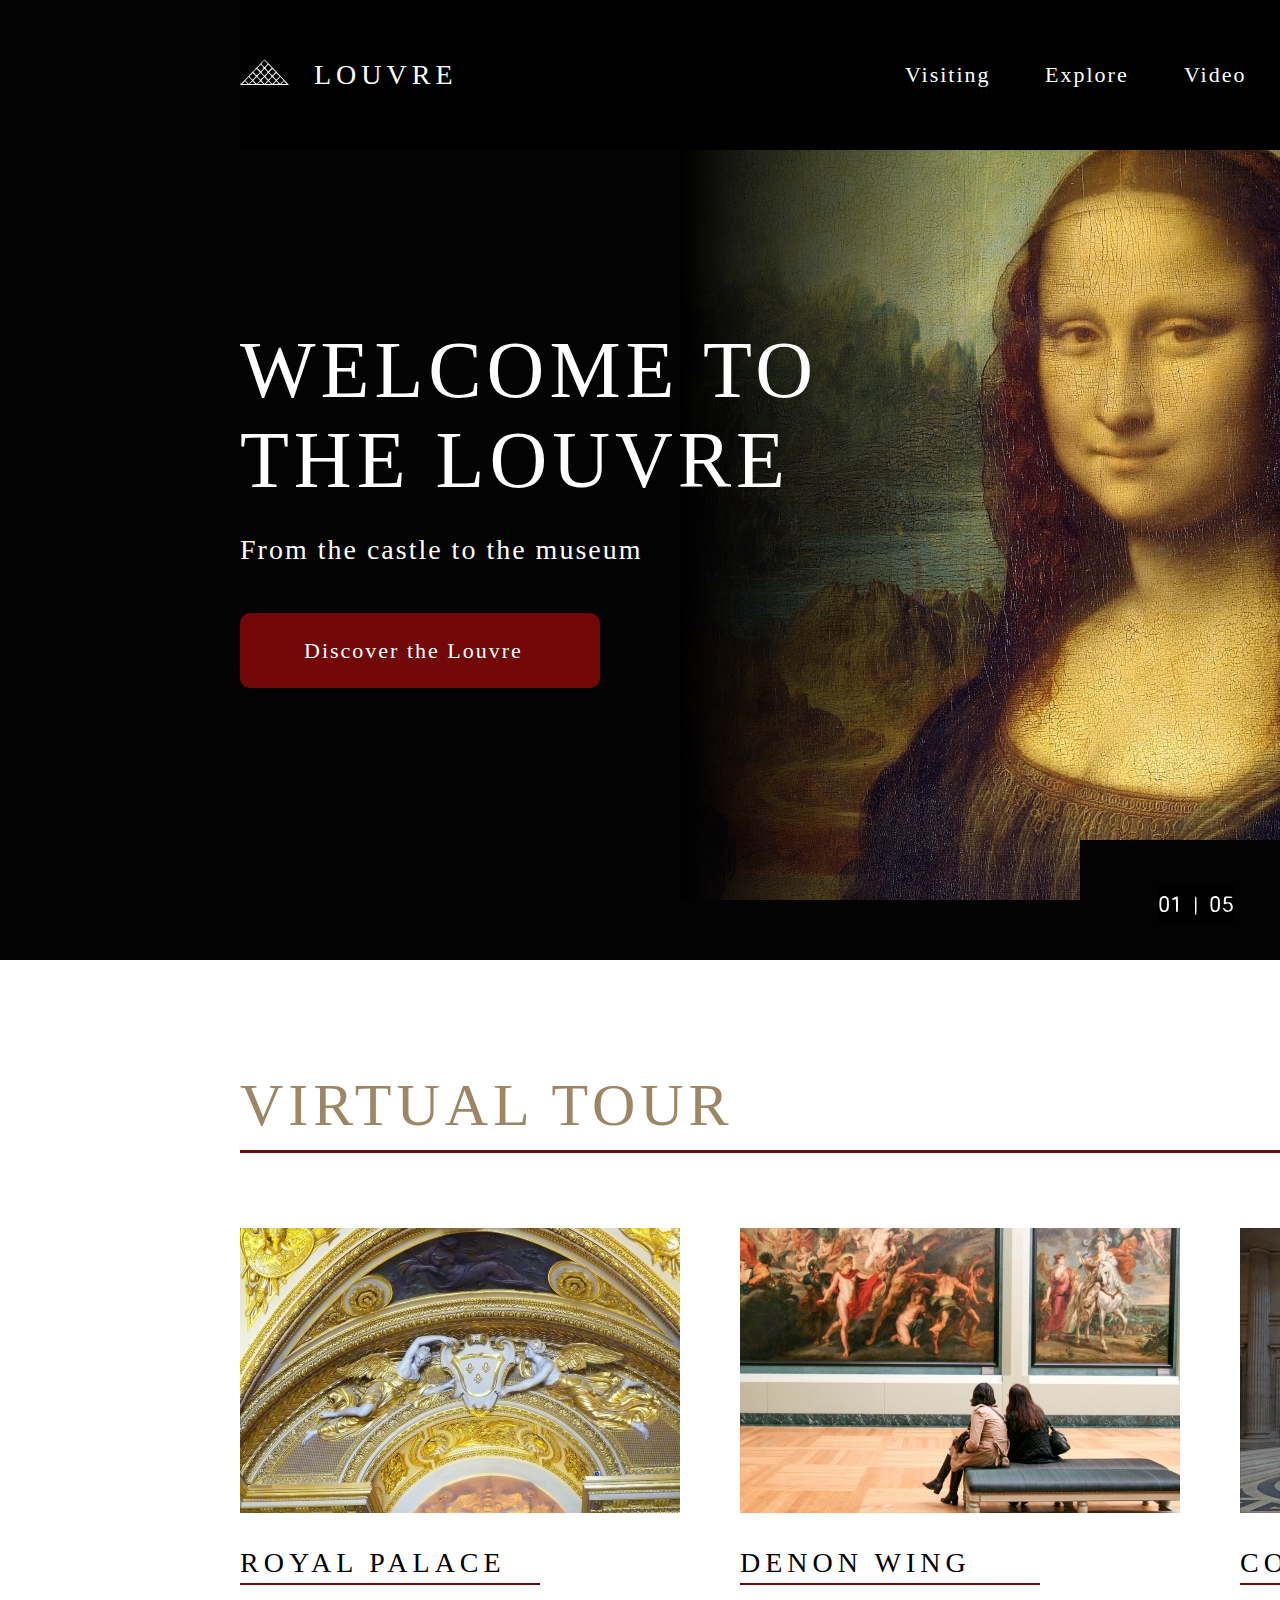
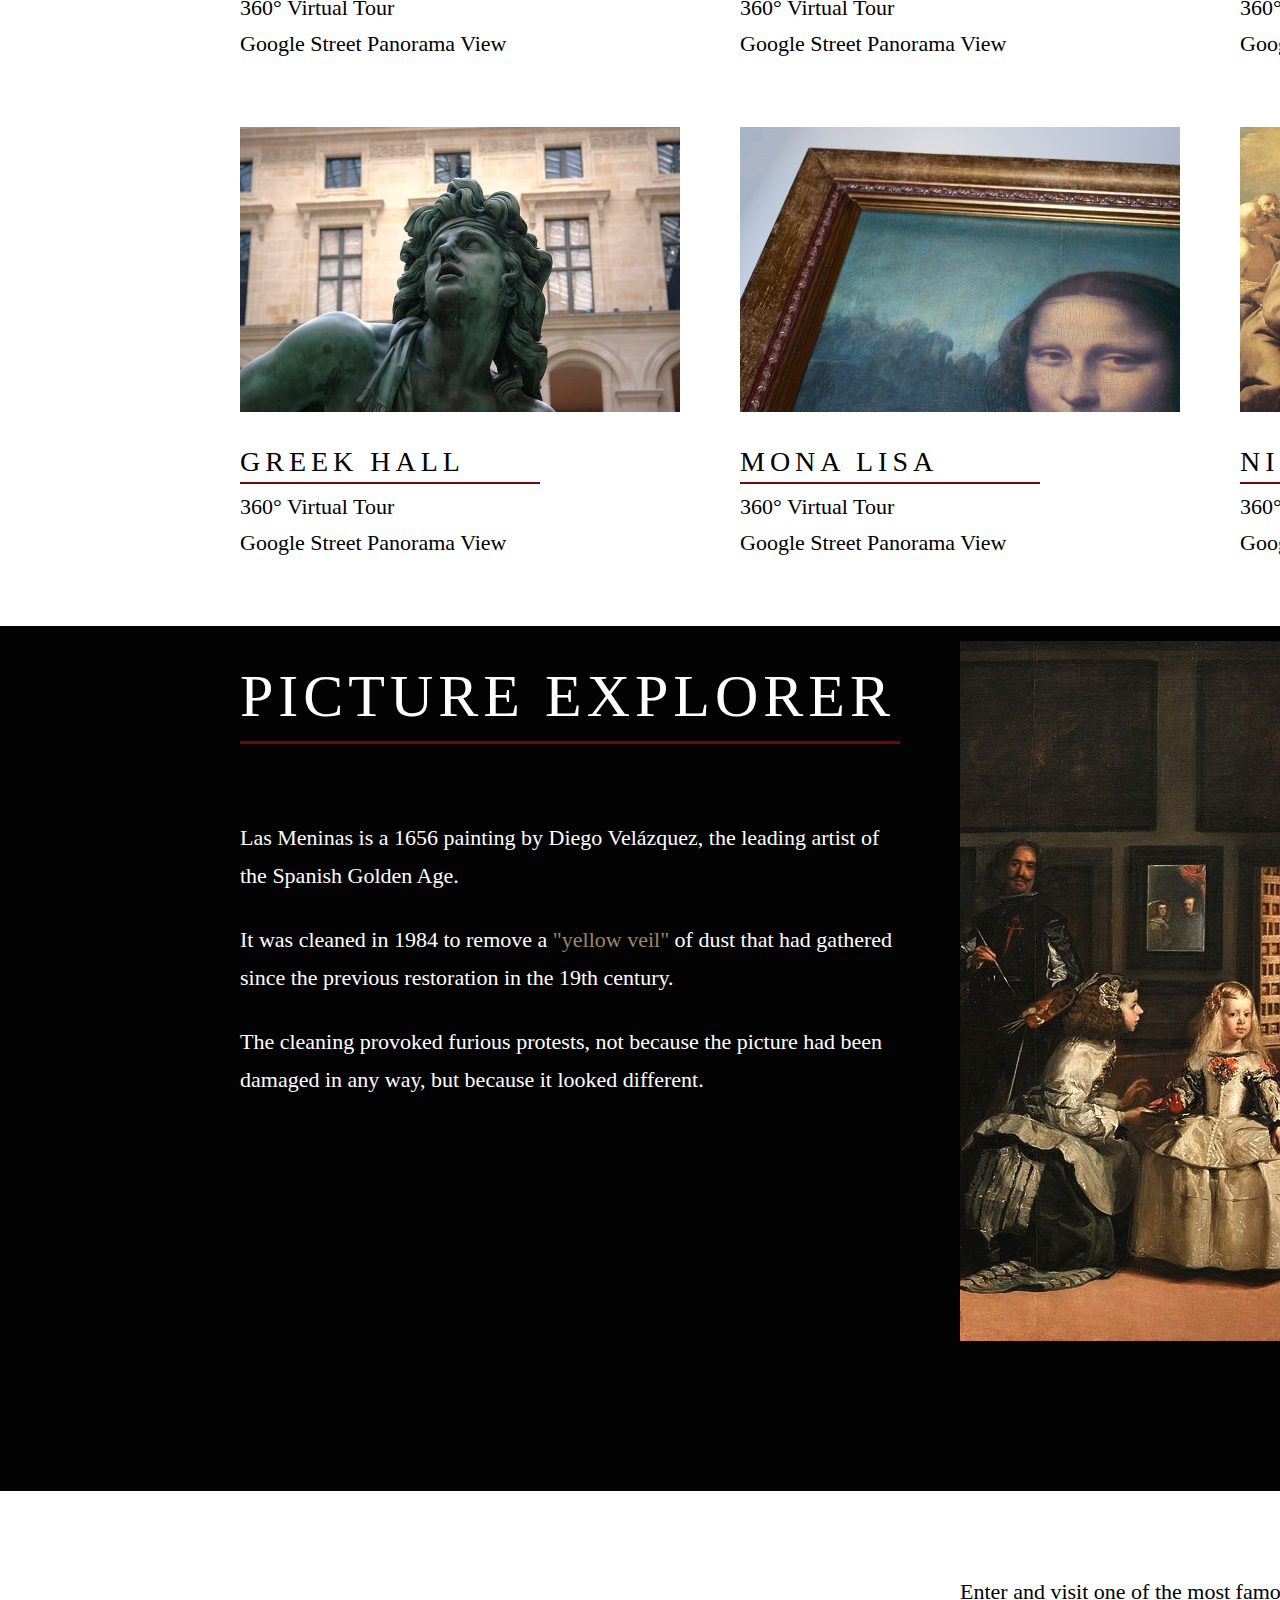
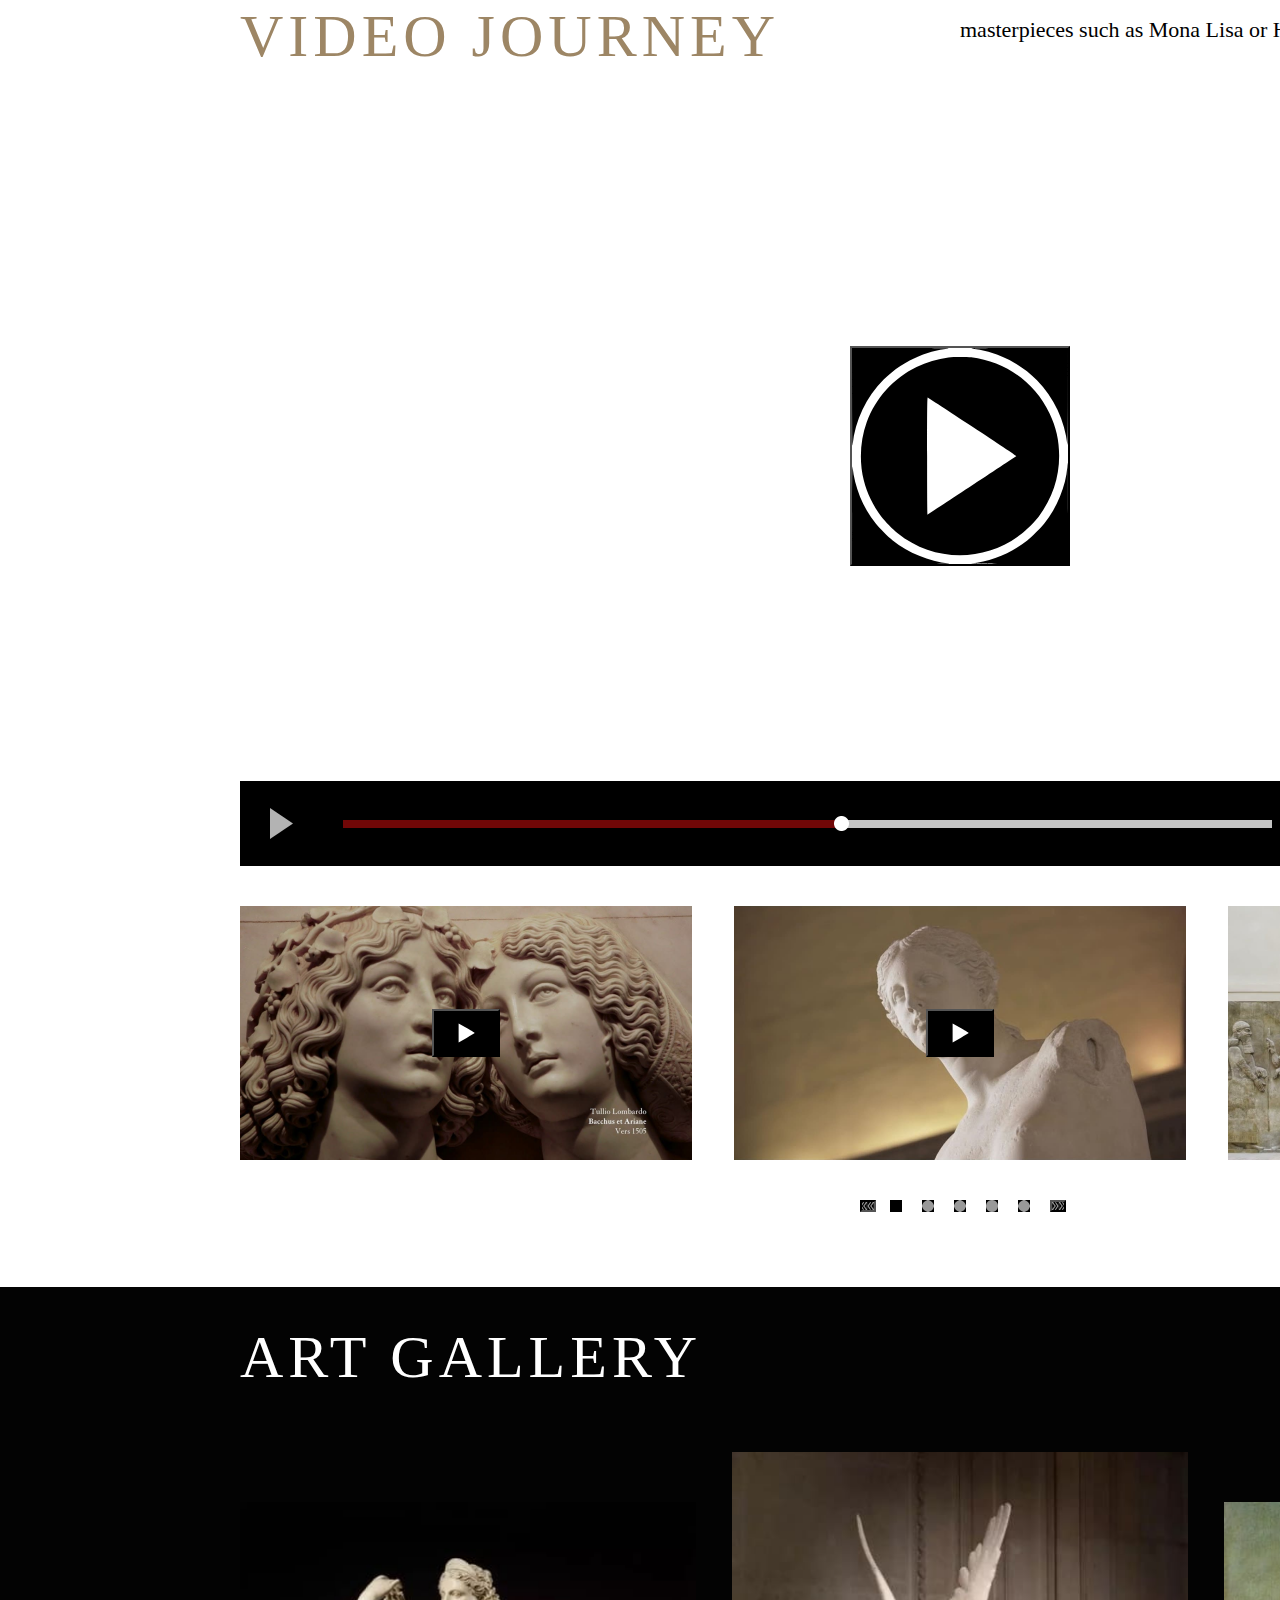
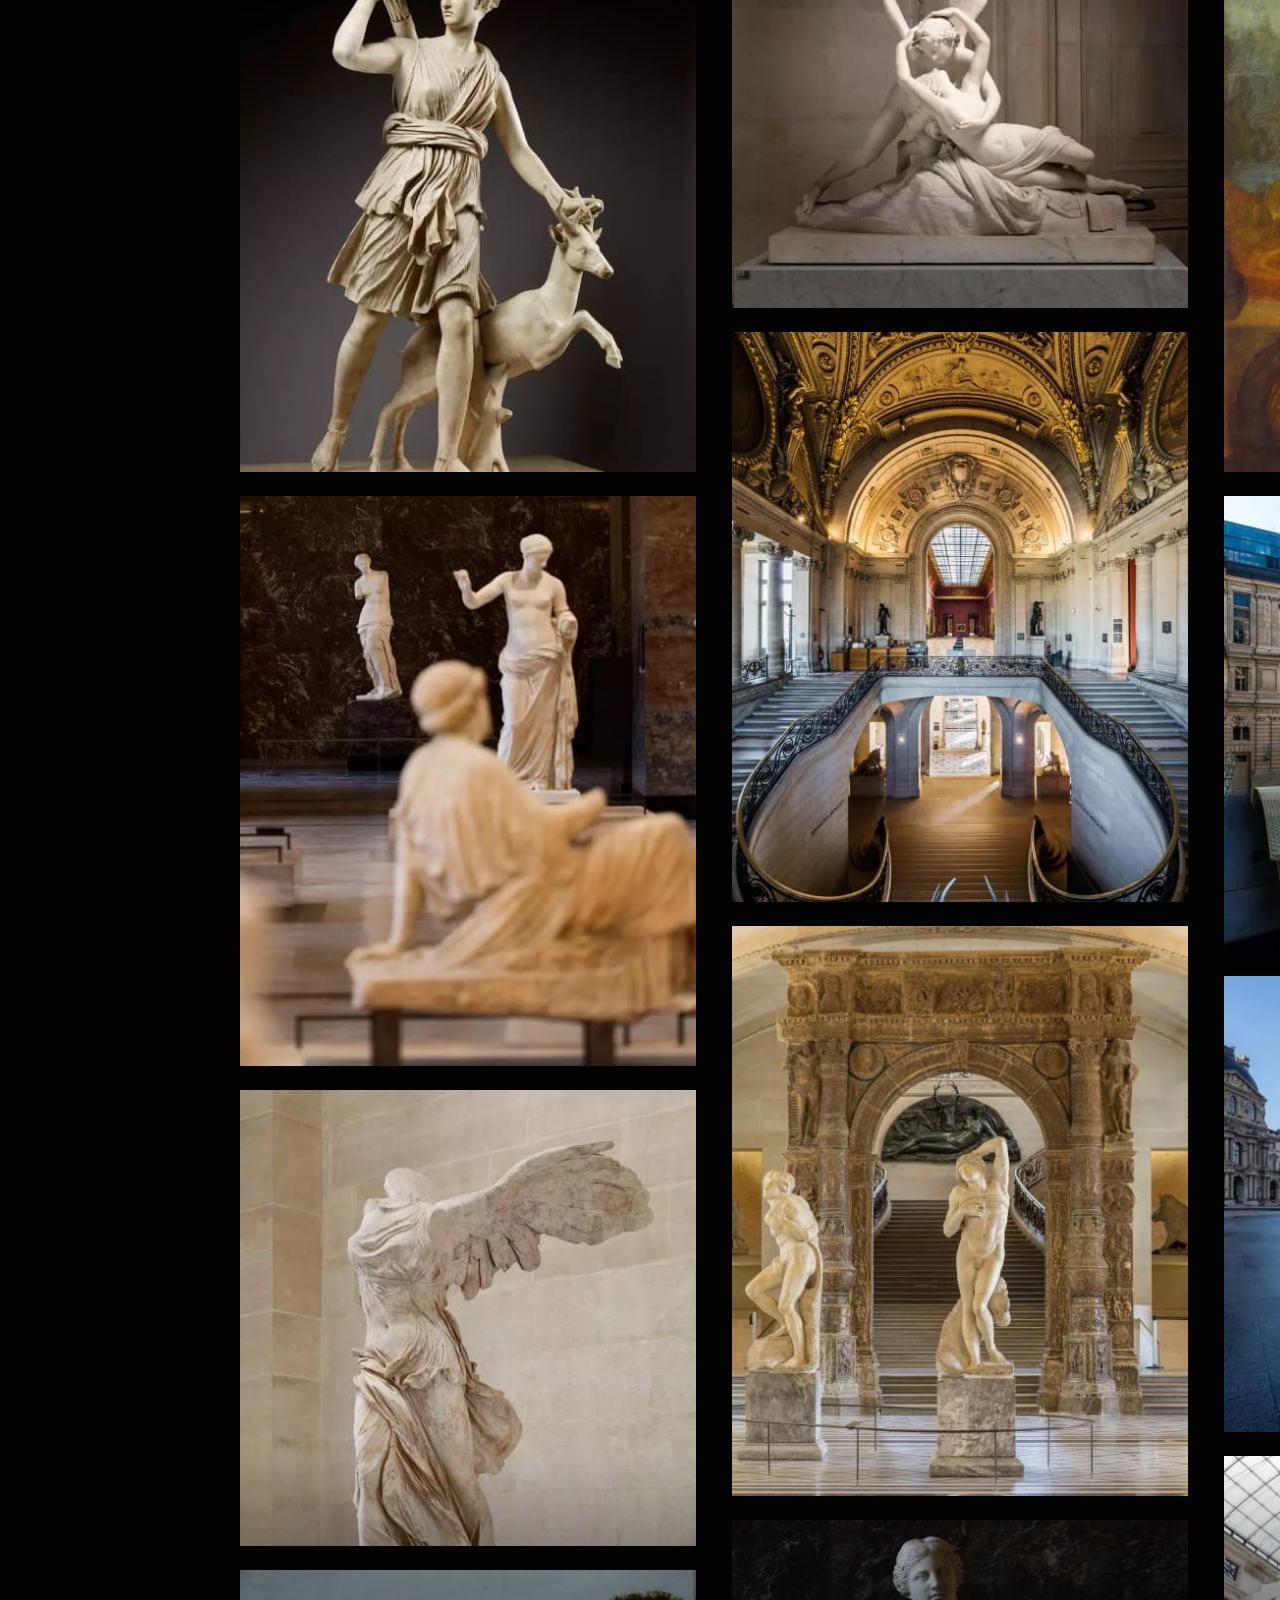
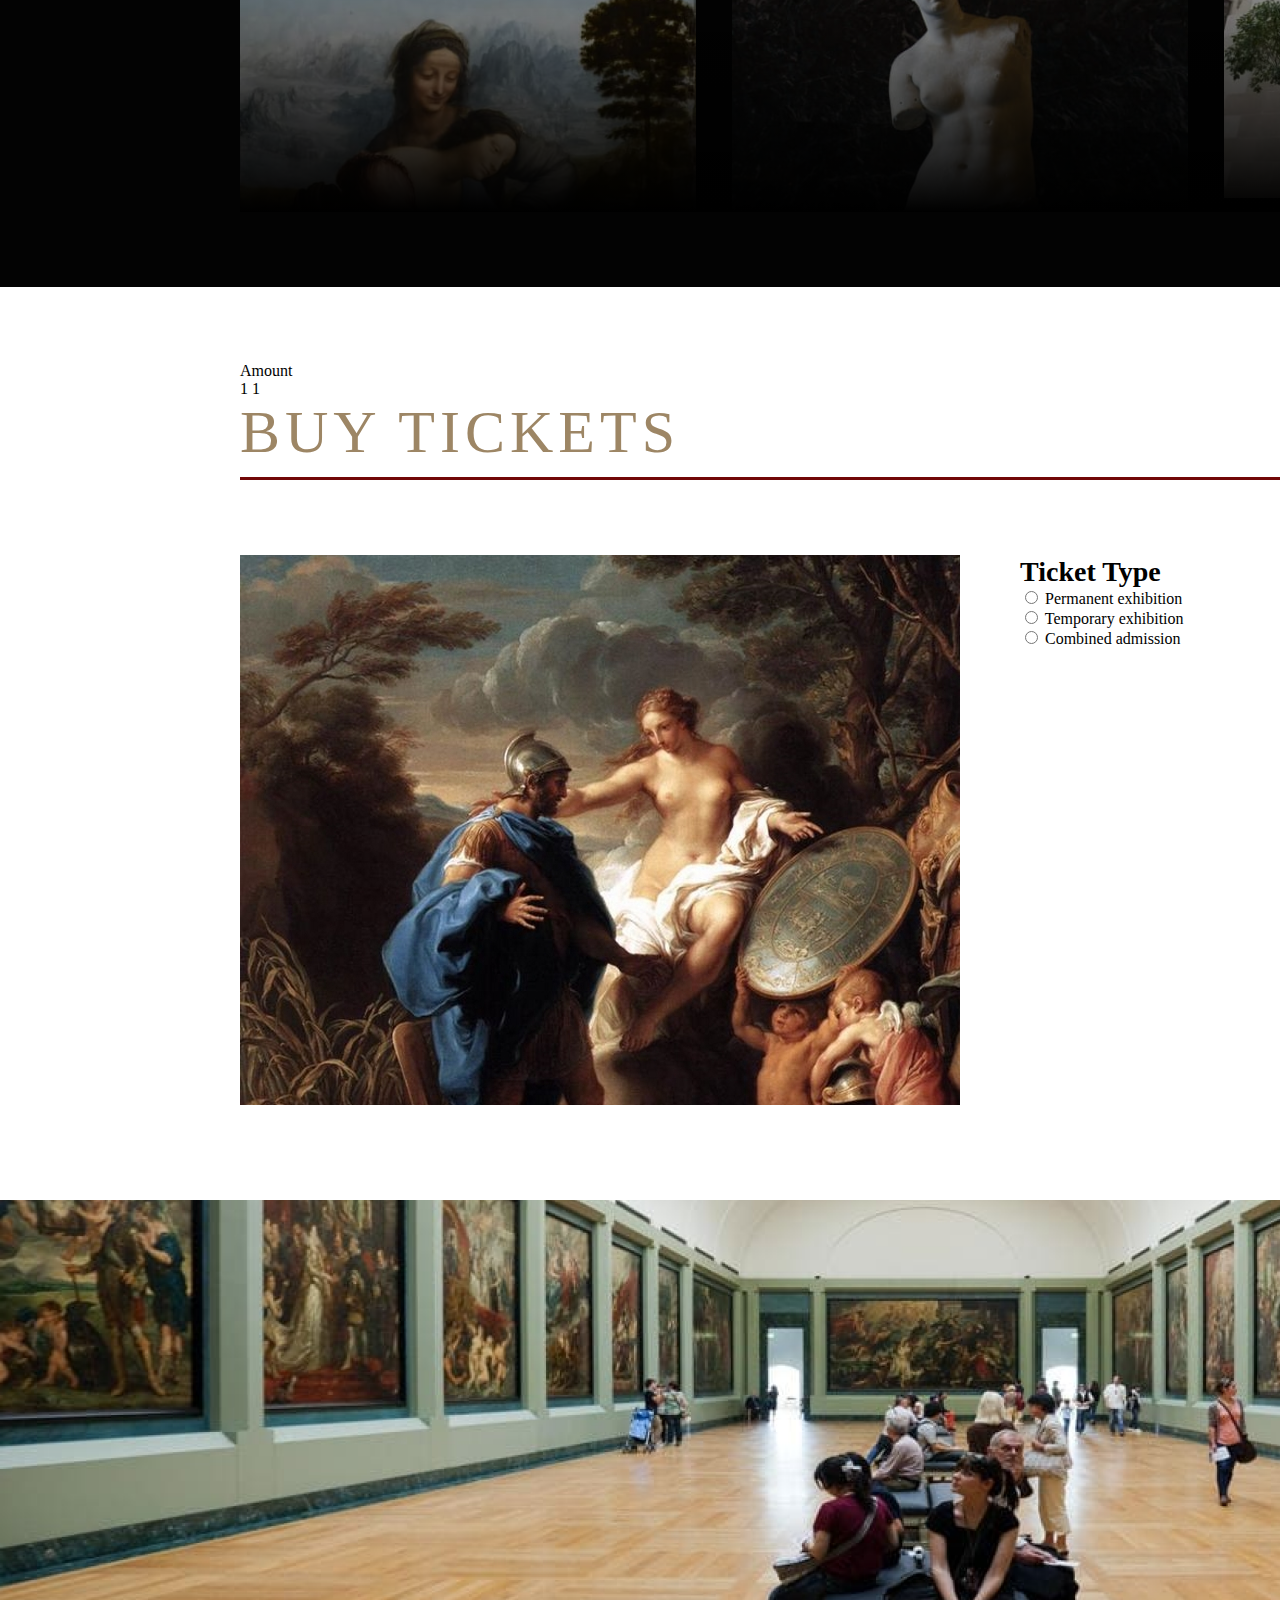
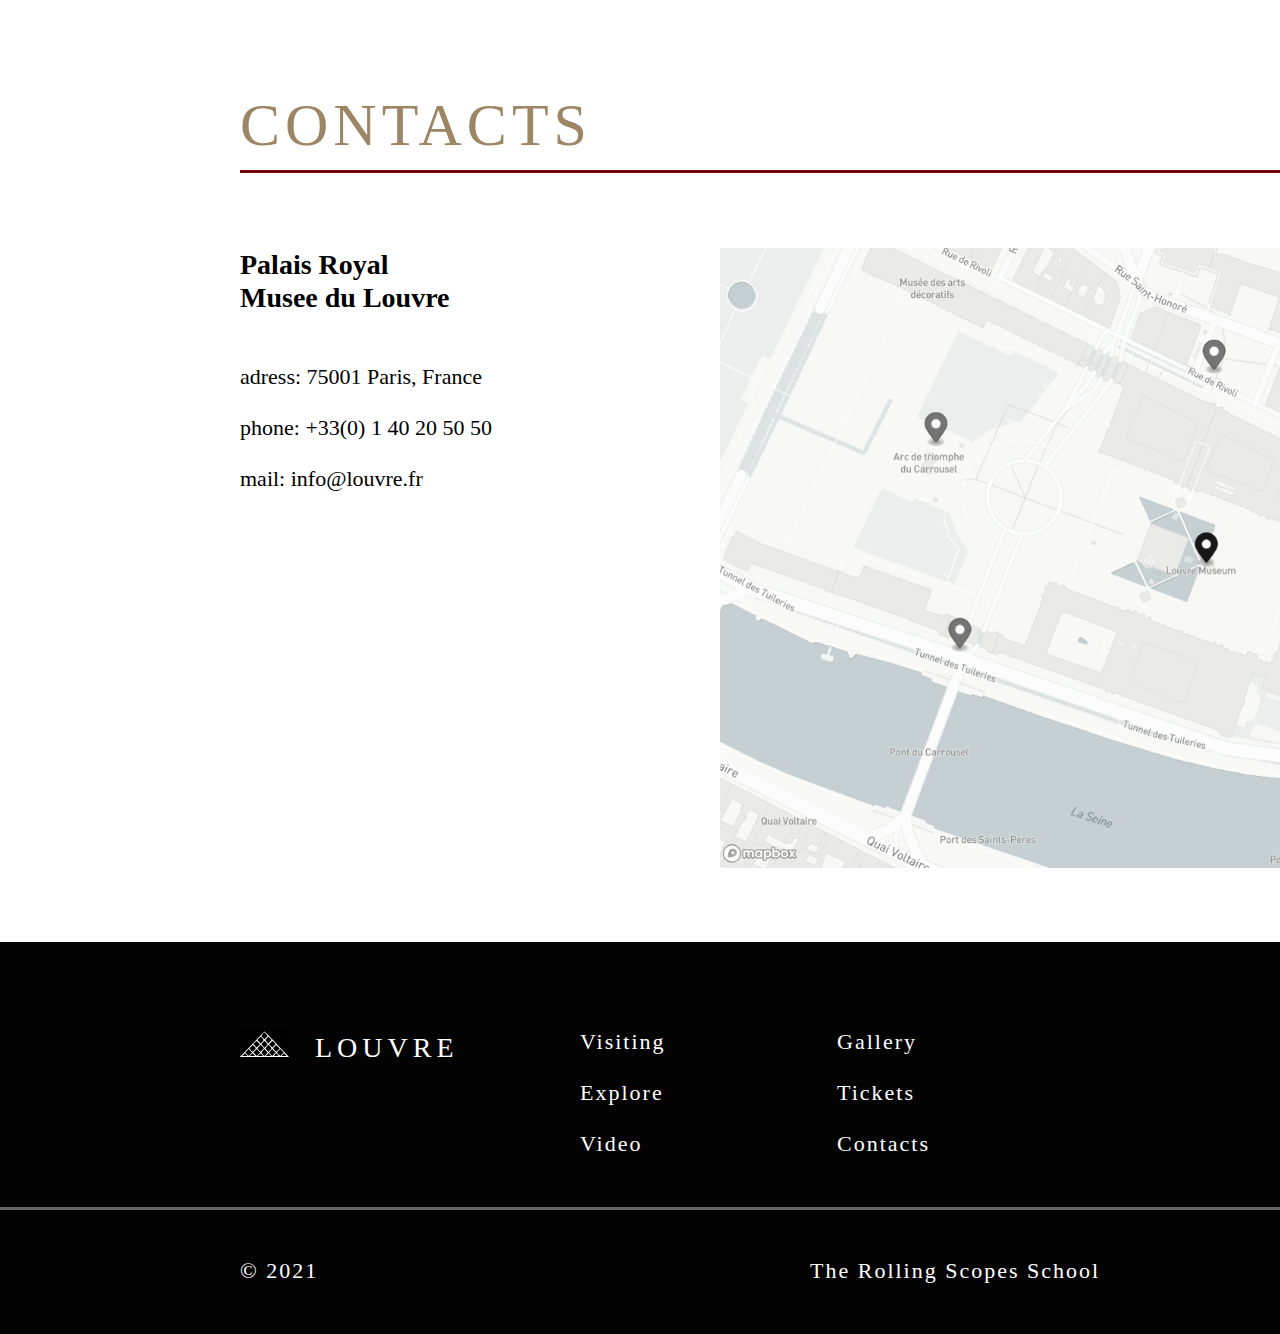
==== commit f457f546: "add inputs" ====
--- a/index.html
+++ b/index.html
@@ -16,7 +16,7 @@
                     >Louvre</h1>
                     <a href="/assets/svg/logo.svg" class="logo_icon"></a>
                 </div>
-                <div id="navigation">
+                <nav id="navigation">
                     <nav>
                         <ul class="ul">
                             <li class="nv_text_format" id="nv_visiting">Visiting</li>
@@ -27,7 +27,7 @@
                             <li class="nv_text_format" id="nv_contacts">Contacts</li>
                         </ul>
                     </nav>
-                </div>
+                </nav>
                 <div id="bg"></div>
             </div>
         </header>
@@ -37,8 +37,8 @@
                 <div class="container monalisa_container">
                     <img id="monalisa_img" src="assets/img/monalisa.png" alt="monalisa_img">
                     <div class="welcome_pagination_container" id="slider_pagination">
-                        <a href="/assets/svg/left_arrow.svg" class="left_arrow"></a>
-                        <a href="/assets/svg/right_arrow(1).svg" class="right_arrow"></a>
+                        <button class="left_arrow"><a href="/assets/svg/left_arrow.svg" ></a></button>
+                        <button class="right_arrow"><a href="/assets/svg/right_arrow(1).svg" ></a></button>
                         <a href="/assets/svg/white_slider.svg" class="white_slider"></a>
                         <a href="/assets/svg/white_slider.svg" class="white_slider2"></a>
                         <a href="/assets/svg/white_slider.svg" class="white_slider3"></a>
@@ -61,42 +61,42 @@
                 <div class="visiting-rectangle"></div>
                 <div class="virtual-royal">
                     <div class="royal-img"></div>
-                    <div class="virtual-subtitle">ROYAL PALACE</div>
+                    <h3 class="virtual-subtitle">ROYAL PALACE</h3>
                     <div class="virtual-subrectangle"></div>
                     <div class="virtual-plain-text text-top">360° Virtual Tour</div>
                     <div class="virtual-plain-text text-bot">Google Street Panorama View</div>
                 </div>
                 <div class="virtual-denon">
                     <div class="denon-img"></div>
-                    <div class="virtual-subtitle">DENON WING</div>
+                    <h3 class="virtual-subtitle">DENON WING</h3>
                     <div class="virtual-subrectangle"></div>
                     <div class="virtual-plain-text text-top">360° Virtual Tour</div>
                     <div class="virtual-plain-text text-bot">Google Street Panorama View</div>
                 </div>
                 <div class="virtual-colonnade">
                     <div class="colonnade-img"></div>
-                    <div class="virtual-subtitle">COLONNADE PERRAULT</div>
+                    <h3 class="virtual-subtitle">COLONNADE PERRAULT</h3>
                     <div class="virtual-subrectangle"></div>
                     <div class="virtual-plain-text text-top">360° Virtual Tour</div>
                     <div class="virtual-plain-text text-bot">Google Street Panorama View</div>
                 </div>
                 <div class="virtual-greek">
                     <div class="greek-img"></div>
-                    <div class="virtual-subtitle">GREEK HALL</div>
+                    <h3 class="virtual-subtitle">GREEK HALL</h3>
                     <div class="virtual-subrectangle"></div>
                     <div class="virtual-plain-text text-top">360° Virtual Tour</div>
                     <div class="virtual-plain-text text-bot">Google Street Panorama View</div>
                 </div>
                 <div class="virtual-mona">
                     <div class="mona-img"></div>
-                    <div class="virtual-subtitle">MONA LISA</div>
+                    <h3 class="virtual-subtitle">MONA LISA</h3>
                     <div class="virtual-subrectangle"></div>
                     <div class="virtual-plain-text text-top">360° Virtual Tour</div>
                     <div class="virtual-plain-text text-bot">Google Street Panorama View</div>
                 </div>
                 <div class="virtual-night">
                     <div class="night-img"></div>
-                    <div class="virtual-subtitle">NIGHT PALACE</div>
+                    <h3 class="virtual-subtitle">NIGHT PALACE</h3>
                     <div class="virtual-subrectangle"></div>
                     <div class="virtual-plain-text text-top">360° Virtual Tour</div>
                     <div class="virtual-plain-text text-bot">Google Street Panorama View</div>
@@ -122,27 +122,27 @@
                 <div class="journey-text"> Enter and visit one of the most famous museums in the world and enjoy masterpieces such as Mona Lisa or Hammurabi's Code </div>
                 <div class="journey-video-img"></div>
                 <div class="journey-player"></div>
-                <div class="journey-player-video">
+                <button class="journey-player-video">
                     <a href="assets/svg/journey-player-video.svg"></a>
-                </div>
+                </button>
                 <div class="journey-youtube-video1"></div>
                 <div class="journey-youtube-video2"></div>
                 <div class="journey-youtube-video3"></div>
-                <div class="journey-youtube-player1">
+                <button class="journey-youtube-player1">
                     <a href="assets/svg/journey-youtube-player.svg"></a>
-                </div>
-                <div class="journey-youtube-player2">
+                </button>
+                <button class="journey-youtube-player2">
                     <a href="assets/svg/journey-youtube-player.svg"></a>
-                </div>
-                <div class="journey-youtube-player3">
+                </button>
+                <button class="journey-youtube-player3">
                     <a href="assets/svg/journey-youtube-player.svg"></a>
-                </div>
-                <div class="journey-slider-arrows1">
+                </button>
+                <button class="journey-slider-arrows1">
                     <a href="assets/svg/journey-slider-arrows.svg"></a>
-                </div>
-                <div class="journey-slider-arrows2">
+                </button>
+                <button class="journey-slider-arrows2">
                     <a href="assets/svg/journey-slider-arrows.svg"></a>
-                </div>
+                </button>
                 <div class="journey-slider-grey1">
                     <a href="assets/svg/journey-slider-grey.svg"></a>
                 </div>
@@ -160,7 +160,6 @@
                 </div>
             </section>
             <section class="section" id="gallery">
-                
                 <div class="container"></div>
                 <div class="gallery-bg"></div>
                 <h2 class="gallery-title">ART GALLERY</h2>
@@ -179,30 +178,40 @@
                 <div class='gallery-rectangle-gradient'></div>
             </section>
             <section class="section" id="tickets">
-               
                 <!-- <div class="container"></div> -->
                 <h2 class="tickets-title">BUY TICKETS</h2>
                 <div class="tickets-rectangle"></div>
                 <div class='tickets-img'></div>
-                <div class='ticket-type'>Ticket Type</div>
-                <div class="ticket-type1">Permanent exhibition</div>
-                <div class='ticket-type2'>Temporary exhibition</div>
-                <div class='ticket-type3'>Combined admission</div>
+                <div class="ticket-radio-container">
+                    <div class='ticket-type'>Ticket Type</div>
+                    <div>
+                        <input type="radio" class="ticket-type1" id='perm'>
+                        <label for="perm">Permanent exhibition</label><br>
+                    </div>
+                    <div>
+                        <input type="radio" class='ticket-type2' id='temp'>
+                        <label for="temp">Temporary exhibition</label><br>
+                    </div>
+                    <div>
+                    <input type="radio" class='ticket-type3' id='comb'>
+                    <label for="comb">Combined admission</label><br>
+                    </div>
+                </div>
                 <div class='amount'>Amount</div>
                 <div class='basic-18'>Basic 18+</div>
                 <div class='ticket-box1'></div>
                 <div class='senior-65'>Senior 65+</div>
                 <div class='ticket-box2'></div>
                 <div class='ticket-total'>Total 220</div>
-                <div class='ticket-button-buy'></div>
+                <button class='ticket-button-buy'></button>
                 <div class='ticket-rectangle1'></div>
                 <div class='ticket-rectangle2'></div>
-                <div class='ticket-rectangle1-num1'>1</div>
-                <div class='ticket-rectangle2-num1'>1</div>
-                <div class='ticket-rectangle1-plus'>+</div>
-                <div class='ticket-rectangle2-plus'>+</div>
-                <div class='ticket-rectangle1-minus'>-</div>
-                <div class='ticket-rectangle2-minus'>-</div>
+                <input type="number" class='ticket-rectangle1-num1' id='number1'>1</input>
+                <input type="number" class='ticket-rectangle2-num1' id='number2'>1</input>
+                <button class='ticket-rectangle1-plus'>+</button>
+                <button class='ticket-rectangle2-plus'>+</button>
+                <button class='ticket-rectangle1-minus'>-</button>
+                <button class='ticket-rectangle2-minus'>-</button>
             </section>
             <div class='parallax'></div>
             <section class="section" id="contacts">
@@ -219,38 +228,43 @@
         <footer>
             <div class='footer-box'>
                 <div class='footer-social'>
-                    <div class='footer-social-youtube'>
-                        <div id='footer-social-youtube-logo'></div>
-                    </div>
-                    <div class='footer-social-insta'>
-                        <div id='footer-social-insta-logo'></div>
-                    </div>
-                    <div class='footer-social-facebook'>
-                        <div id='footer-social-facebook-logo'></div>
-                    </div>
-                    <div class='footer-social-twitter'>
-                        <div id='footer-social-twitter-logo'></div>
-                    </div>
-                    <div class='footer-social-pinterest'>
-                        <div id='footer-social-pinterest-logo'></div>
-                    </div>
+                    <ul class='ul'>
+                        <li class='footer-social-youtube'>
+                            <div id='footer-social-youtube-logo'></div>
+                        </li>
+                        <li class='footer-social-insta'>
+                            <div id='footer-social-insta-logo'></div>
+                        </li>
+                        <li class='footer-social-facebook'>
+                            <div id='footer-social-facebook-logo'></div>
+                        </li>
+                        <li class='footer-social-twitter'>
+                            <div id='footer-social-twitter-logo'></div>
+                        </li>
+                        <li class='footer-social-pinterest'>
+                            <div id='footer-social-pinterest-logo'></div>
+                        </li>
+                    </ul>
+                    
                 </div>
             </div>
             <div class='footer-bg'></div>
             <div class='footer-rectangle'></div>
             <div id='footer-logo'>
-                <h3 id="footer-logo_text"
-                    >Louvre</h3>
+                <h4 id="footer-logo_text">Louvre</h4>
                     <a href="/assets/svg/logo.svg" class="footer-logo_icon"></a>
             </div>
-            <div id='footer-navigation'>
-                <div class='footer-nv-visiting'>Visiting</div>
-                <div class='footer-nv-explore'>Explore</div>
-                <div class='footer-nv-video'>Video</div>
-                <div class='footer-nv-gallery'>Gallery</div>
-                <div class='footer-nv-tickets'>Tickets</div>
-                <div class='footer-nv-contacts'>Contacts</div>
-            </div>
+            <nav id='footer-navigation'>
+                <ul class='ul'>
+                    <li class='footer-nv-visiting'>Visiting</li>
+                    <li class='footer-nv-explore'>Explore</li>
+                    <li class='footer-nv-video'>Video</li>
+                    <li class='footer-nv-gallery'>Gallery</li>
+                    <li class='footer-nv-tickets'>Tickets</li>
+                    <li class='footer-nv-contacts'>Contacts</li>
+                </ul>
+                
+            </nav>
             <div id='footer-last-string'>
                 <div id='footer-last-string-rsschool'>The Rolling Scopes School</div>
                 <div id='footer-last-string-year'>© 2021</div>
--- a/styles.css
+++ b/styles.css
@@ -6,7 +6,7 @@
   --font2: 32px;
 }
 .section {
-  border: 1px solid red;
+  /* border: 1px solid red; */
   padding-top: 0px;
   padding-bottom: 0px;
 }
@@ -336,6 +336,9 @@
 h2 {
   margin-top: 25px;
 }
+h3 {
+  margin-top: 10px;
+}
 #nv_visiting {
   position: absolute;
   width: 85px;
@@ -1211,7 +1214,26 @@
   border-radius: 0px;
   background-size: contain;
 }
+.ticket-radio-container {
+  position: absolute;
+  width: 270px;
+  height: 211px;
+  left: 780px;
+  top: 193px;
+}
+
 .ticket-type {
+  font-family: Roboto;
+  font-style: normal;
+  font-weight: bold;
+  font-size: 28px;
+  line-height: 33px;
+  /* identical to box height */
+
+  color: #000000;
+}
+
+/* .ticket-type {
   position: absolute;
   width: 156px;
   height: 33px;
@@ -1223,7 +1245,6 @@
   font-weight: bold;
   font-size: 28px;
   line-height: 33px;
-  /* identical to box height */
 
   color: #000000;
 }
@@ -1233,15 +1254,6 @@
   height: 26px;
   left: 820px;
   top: 276px;
-
-  font-family: Roboto;
-  font-style: normal;
-  font-weight: 300;
-  font-size: 22px;
-  line-height: 26px;
-  /* identical to box height */
-
-  color: #000000;
 }
 .ticket-type2 {
   position: absolute;
@@ -1255,7 +1267,6 @@
   font-weight: 300;
   font-size: 22px;
   line-height: 26px;
-  /* identical to box height */
 
   color: #000000;
 }
@@ -1271,10 +1282,10 @@
   font-weight: 300;
   font-size: 22px;
   line-height: 26px;
-  /* identical to box height */
-
-  color: #000000;
-}
+
+  color: #000000; */
+}
+
 .amount {
   position: absolute;
   width: 100px;
@@ -1287,7 +1298,6 @@
   font-weight: bold;
   font-size: 28px;
   line-height: 33px;
-  /* identical to box height */
 
   color: #000000;
 }
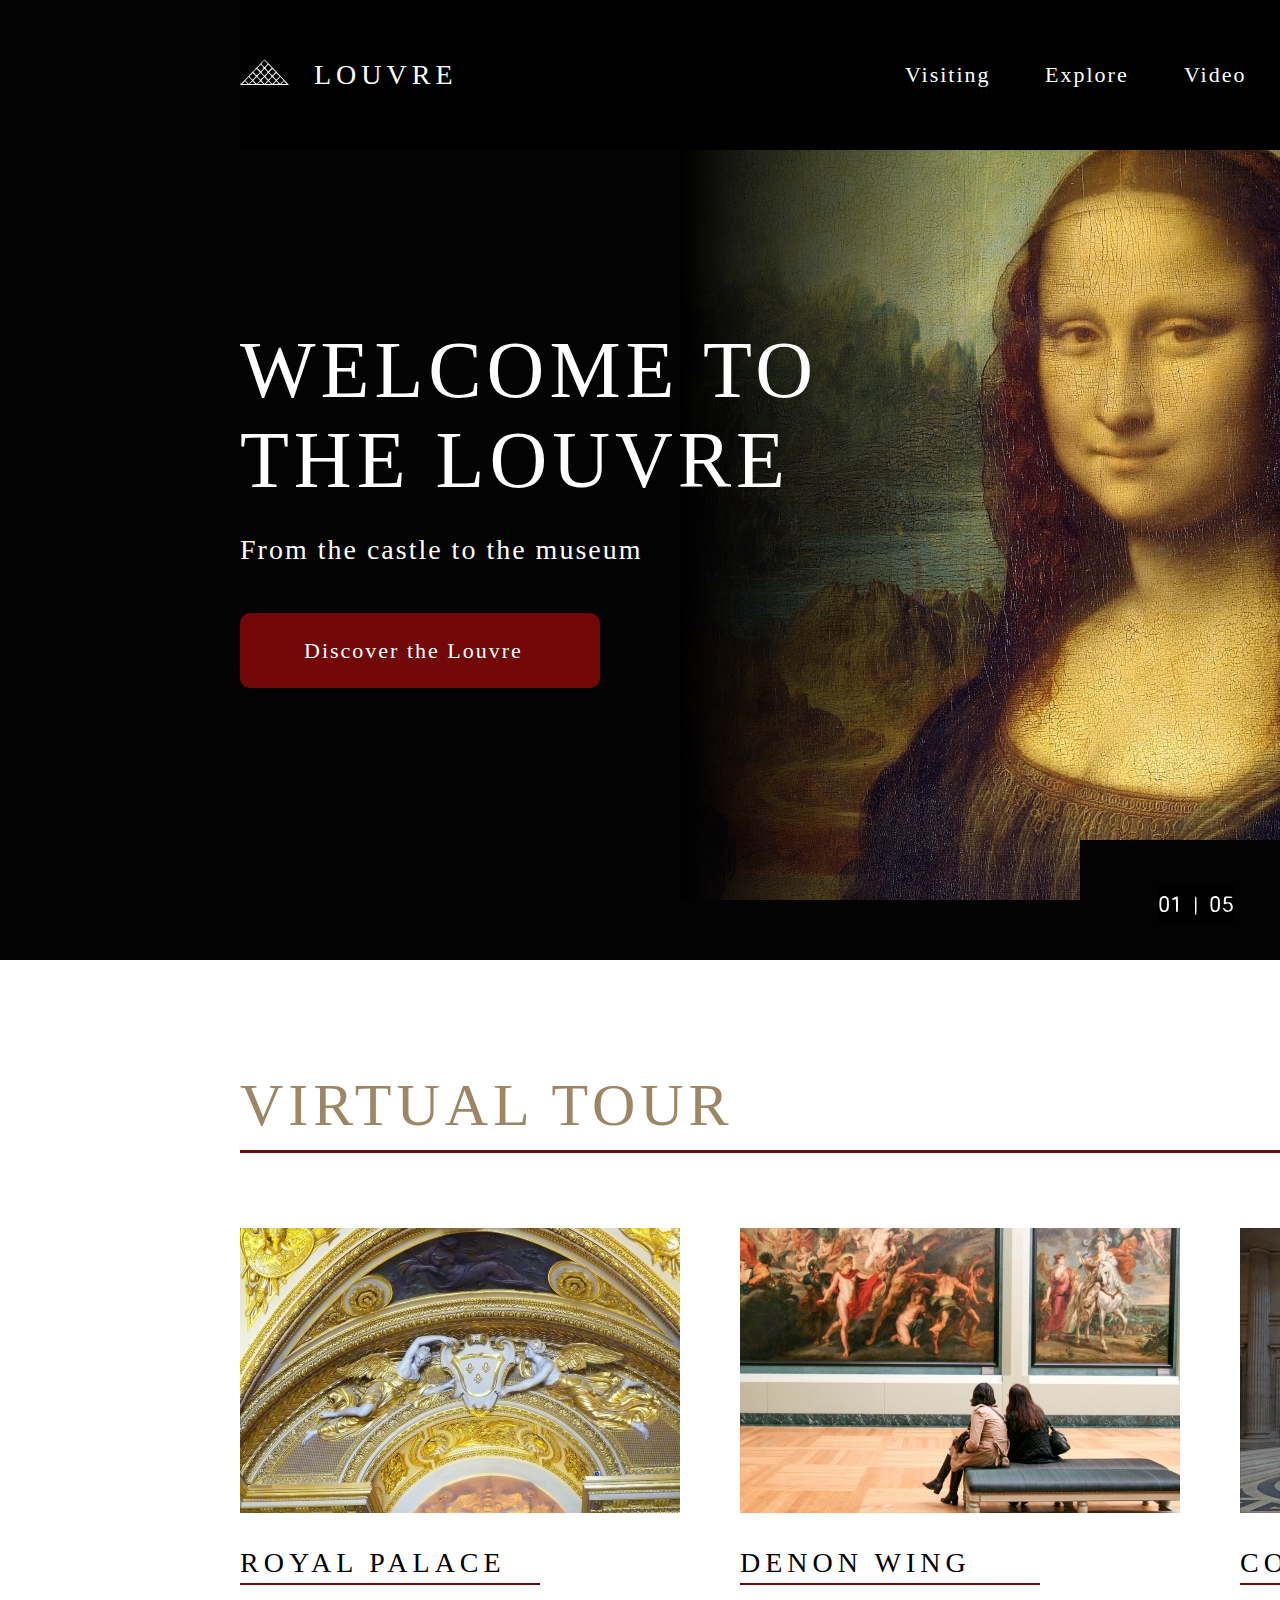
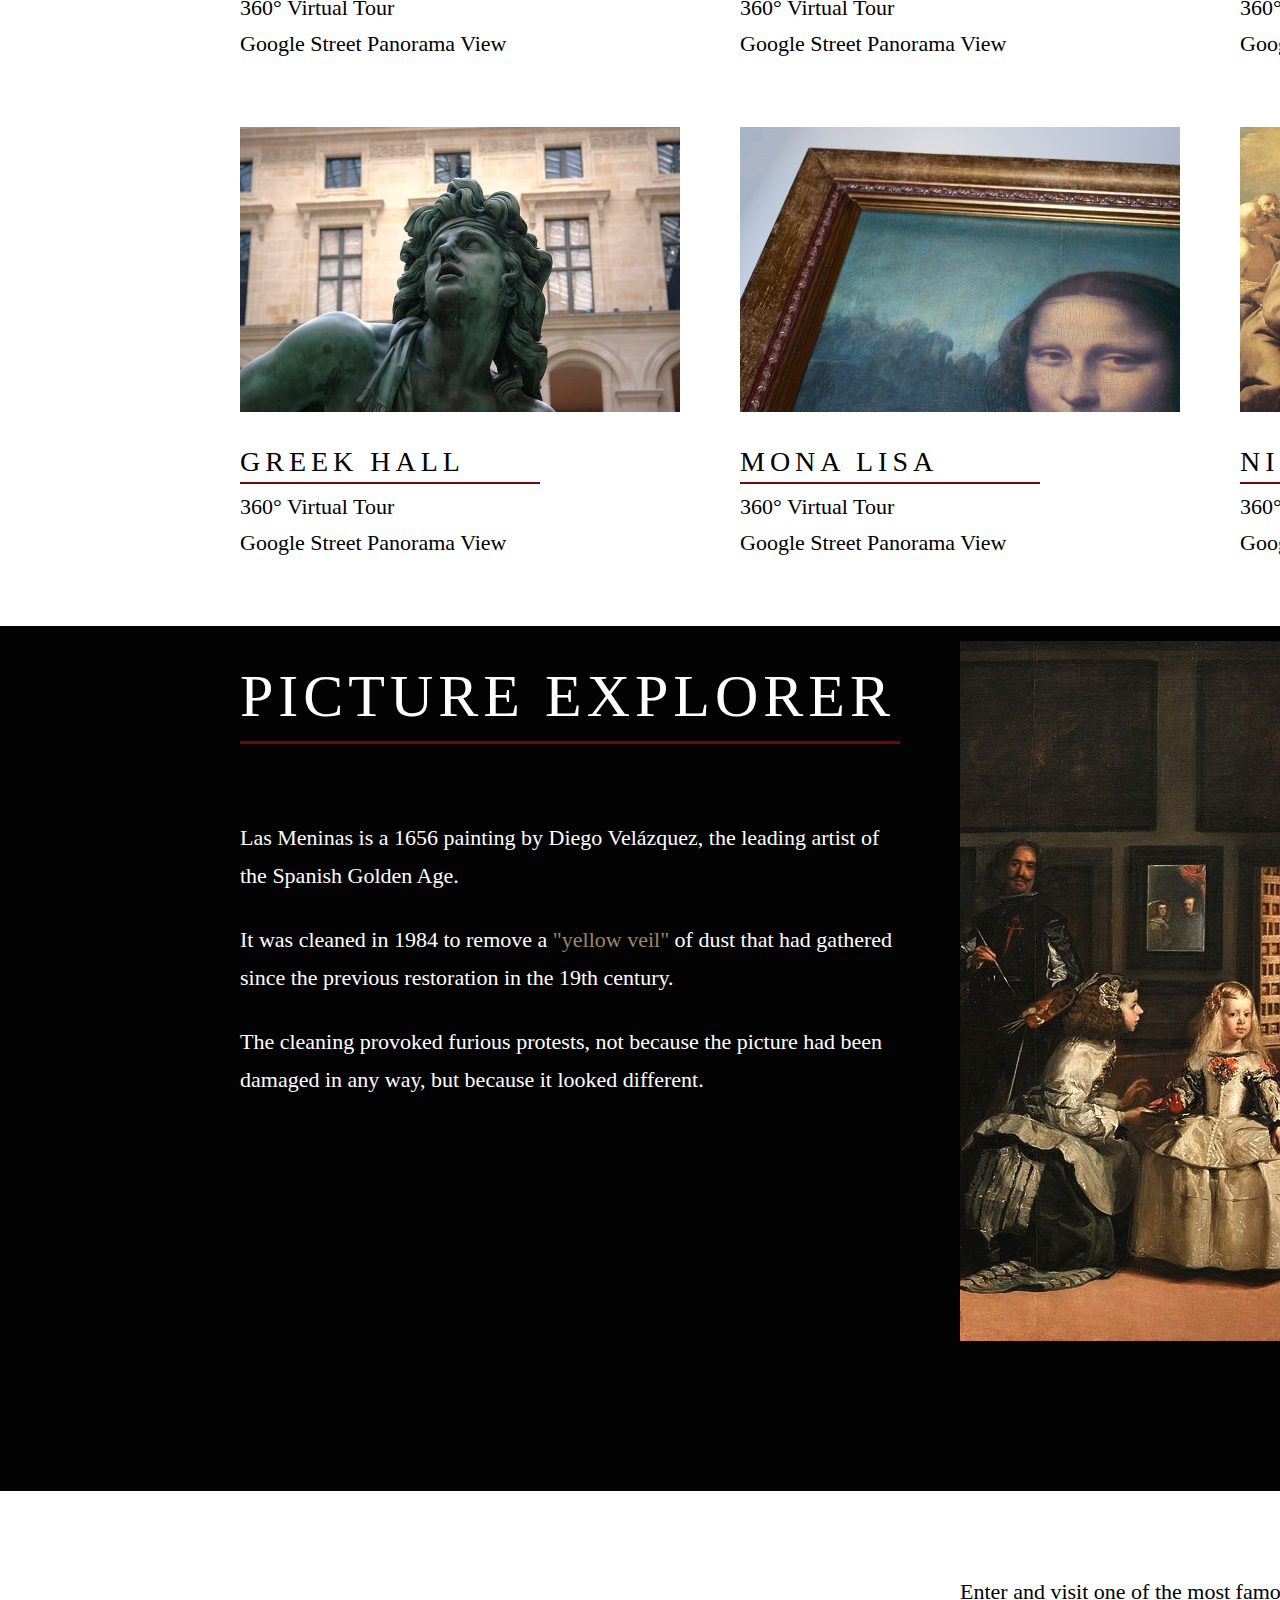
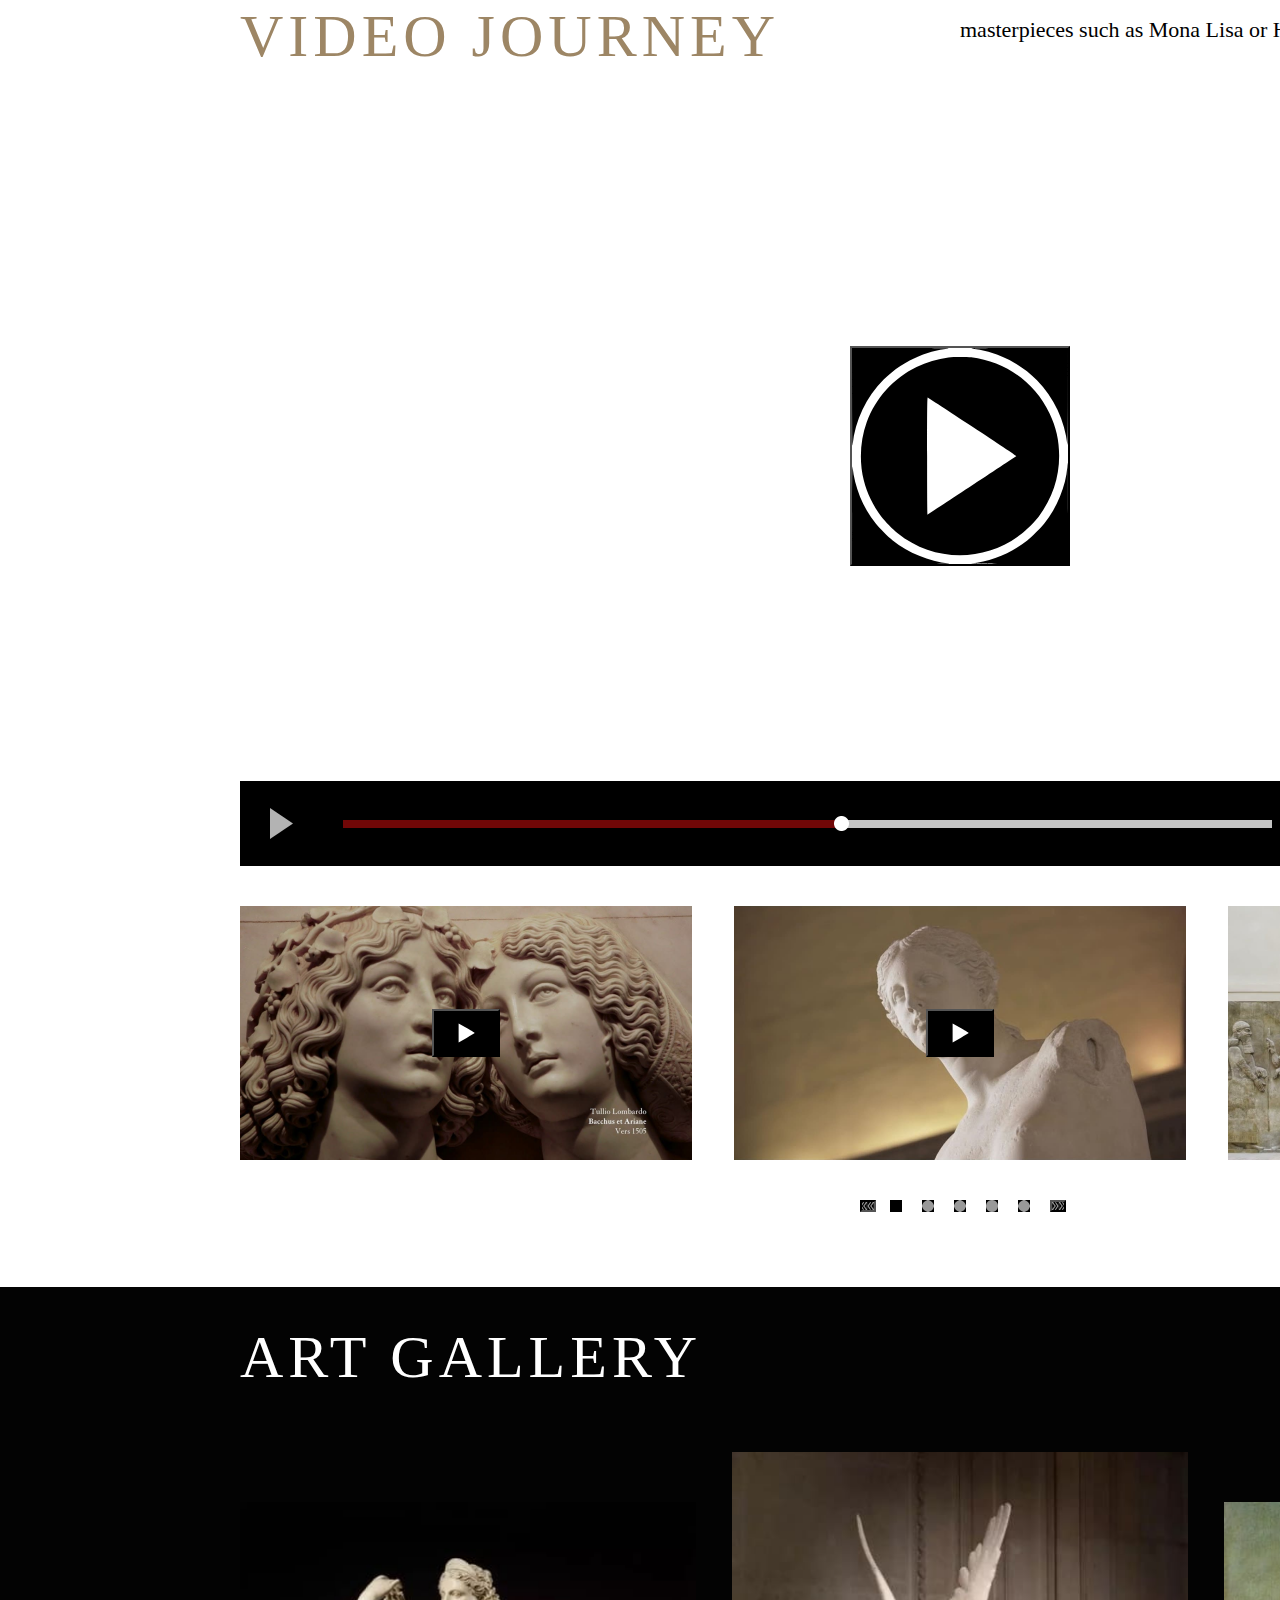
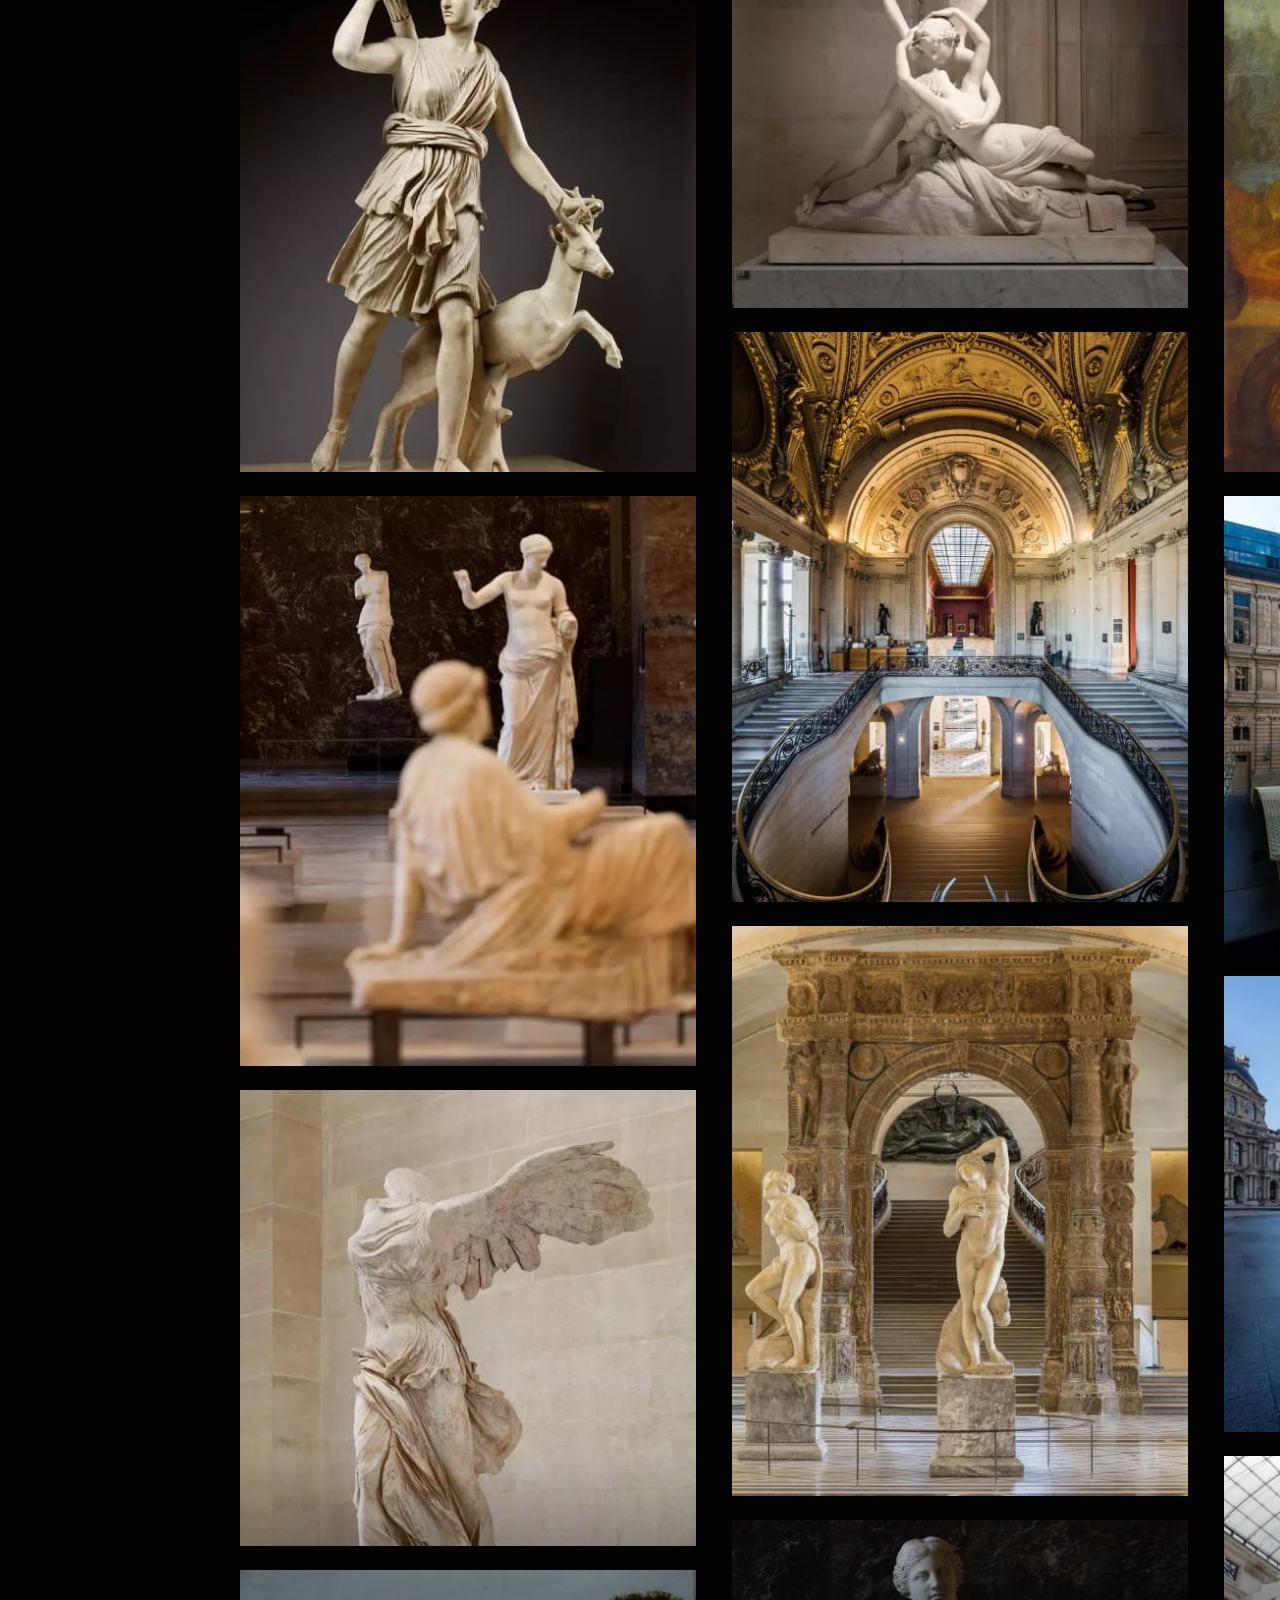
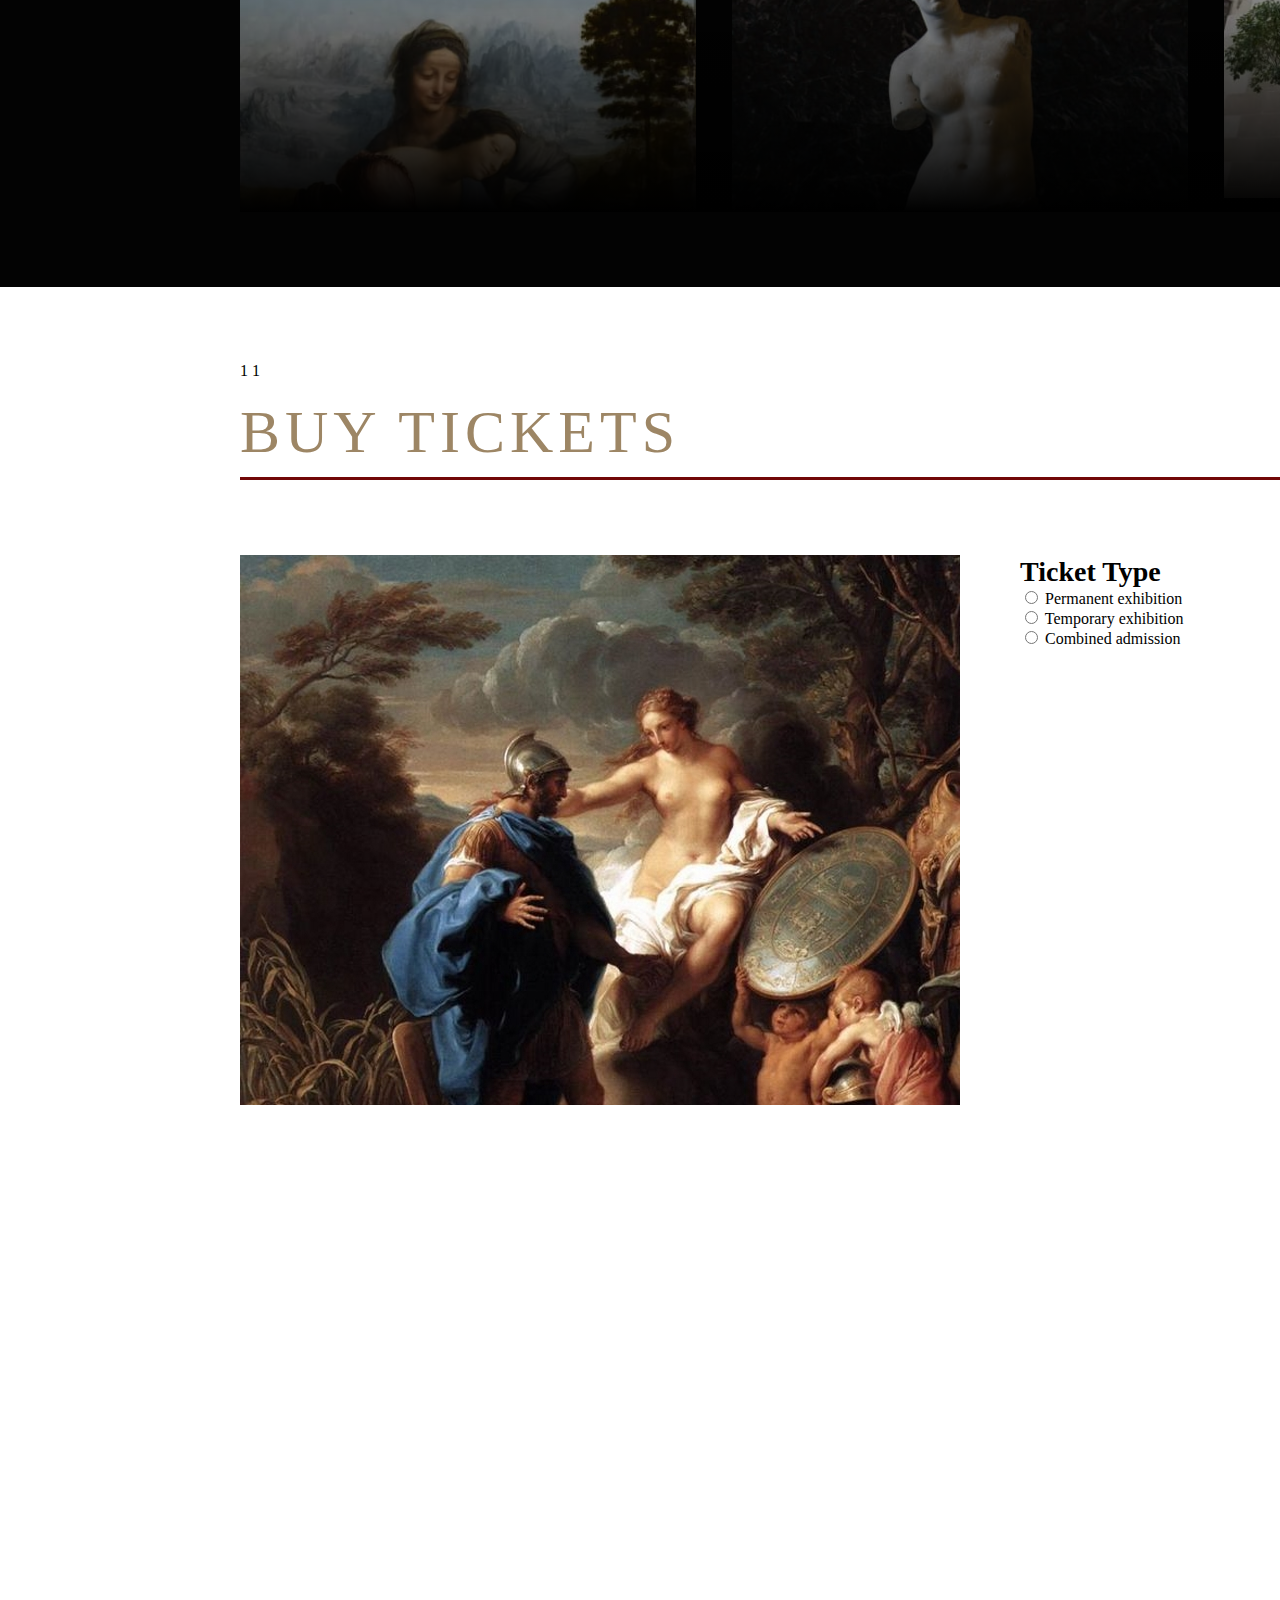
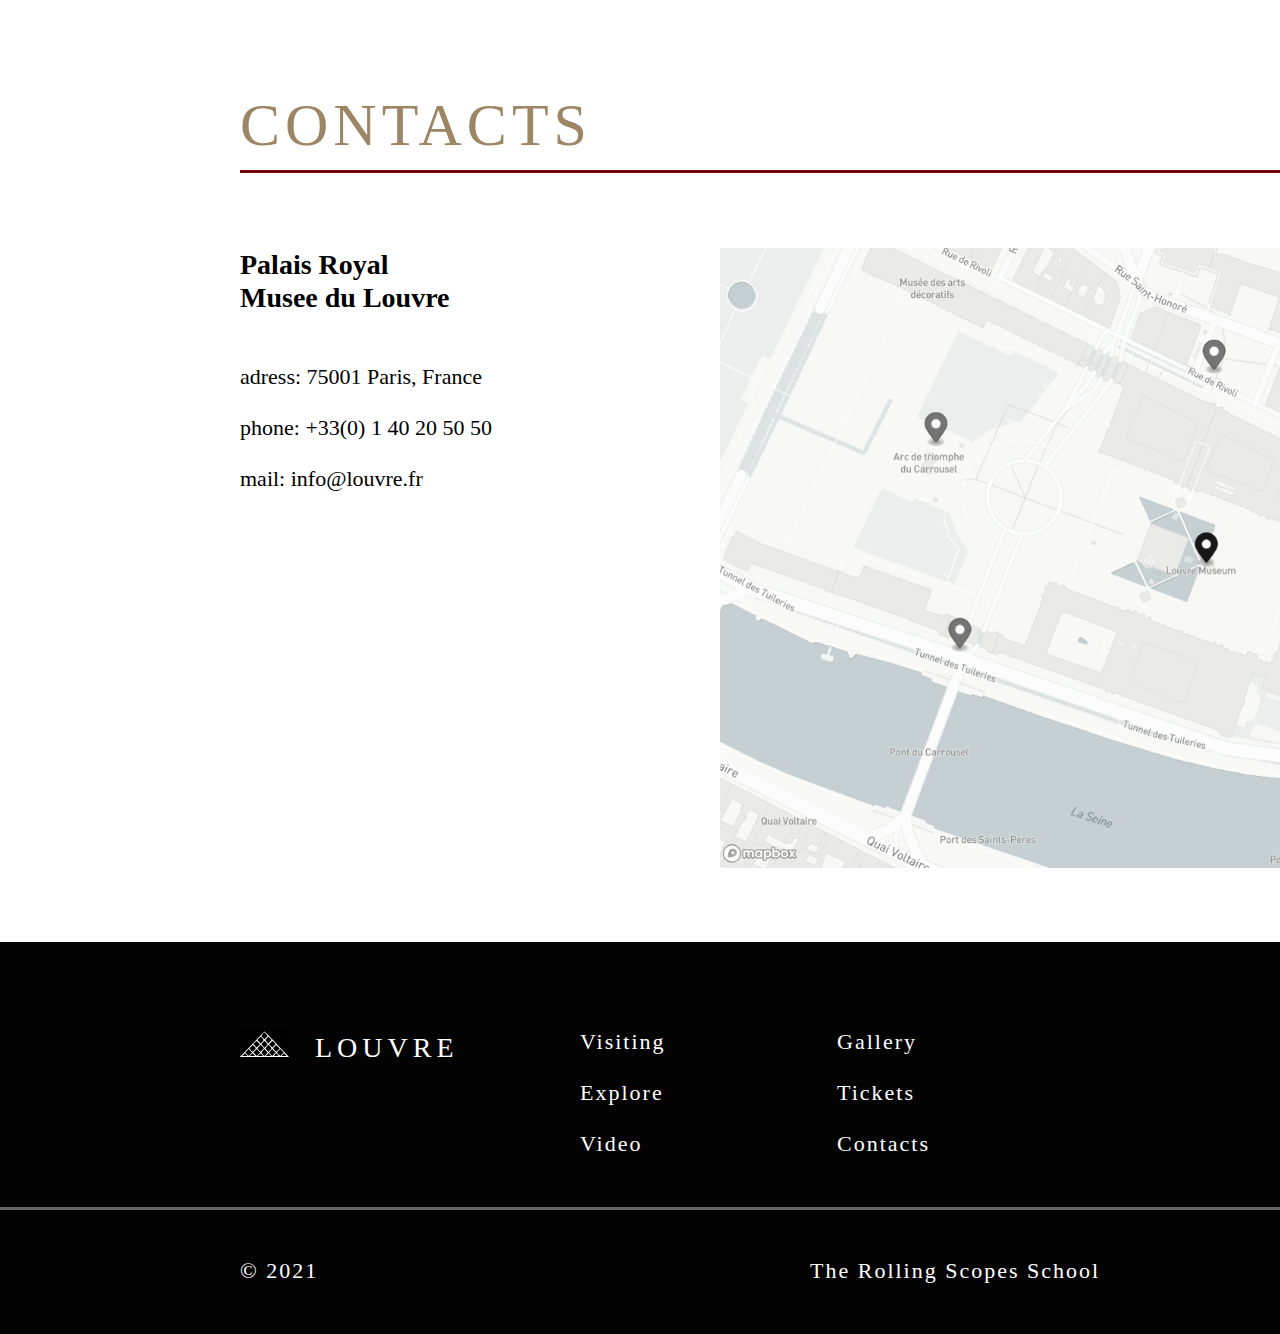
==== commit 23c072b2: "upload from private cchanges" ====
--- a/index.html
+++ b/index.html
@@ -19,12 +19,25 @@
                 <nav id="navigation">
                     <nav>
                         <ul class="ul">
-                            <li class="nv_text_format" id="nv_visiting">Visiting</li>
-                            <li class="nv_text_format" id="nv_explore">Explore</li>
-                            <li class="nv_text_format" id="nv_video">Video</li>
-                            <li class="nv_text_format" id="nv_gallery">Gallery</li>
-                            <li class="nv_text_format" id="nv_tickets">Tickets</li>
-                            <li class="nv_text_format" id="nv_contacts">Contacts</li>
+                            <a href="#visiting">
+                                <li class="nv_text_format" id="nv_visiting">Visiting</li>
+                            </a>
+                            <a href="#explore">
+                                <li class="nv_text_format" id="nv_explore">Explore</li>
+                            </a>
+                            <a href="#video">
+                                <li class="nv_text_format" id="nv_video">Video</li>
+                            </a>
+                            <a href="#gallery">
+                                <li class="nv_text_format" id="nv_gallery">Gallery</li>
+                            </a>
+                            <a href="#tickets">
+                                <li class="nv_text_format" id="nv_tickets">Tickets</li>
+                            </a>
+                            <a href="#contacts">
+                                <li class="nv_text_format" id="nv_contacts">Contacts</li>
+                            </a>
+                            
                         </ul>
                     </nav>
                 </nav>
@@ -59,48 +72,60 @@
             <section class="section" id="visiting">
                 <h2 class="section-title" id="section2-title">VIRTUAL TOUR</h2>
                 <div class="visiting-rectangle"></div>
-                <div class="virtual-royal">
-                    <div class="royal-img"></div>
-                    <h3 class="virtual-subtitle">ROYAL PALACE</h3>
-                    <div class="virtual-subrectangle"></div>
-                    <div class="virtual-plain-text text-top">360° Virtual Tour</div>
-                    <div class="virtual-plain-text text-bot">Google Street Panorama View</div>
-                </div>
-                <div class="virtual-denon">
-                    <div class="denon-img"></div>
-                    <h3 class="virtual-subtitle">DENON WING</h3>
-                    <div class="virtual-subrectangle"></div>
-                    <div class="virtual-plain-text text-top">360° Virtual Tour</div>
-                    <div class="virtual-plain-text text-bot">Google Street Panorama View</div>
-                </div>
-                <div class="virtual-colonnade">
-                    <div class="colonnade-img"></div>
-                    <h3 class="virtual-subtitle">COLONNADE PERRAULT</h3>
-                    <div class="virtual-subrectangle"></div>
-                    <div class="virtual-plain-text text-top">360° Virtual Tour</div>
-                    <div class="virtual-plain-text text-bot">Google Street Panorama View</div>
-                </div>
-                <div class="virtual-greek">
-                    <div class="greek-img"></div>
-                    <h3 class="virtual-subtitle">GREEK HALL</h3>
-                    <div class="virtual-subrectangle"></div>
-                    <div class="virtual-plain-text text-top">360° Virtual Tour</div>
-                    <div class="virtual-plain-text text-bot">Google Street Panorama View</div>
-                </div>
-                <div class="virtual-mona">
-                    <div class="mona-img"></div>
-                    <h3 class="virtual-subtitle">MONA LISA</h3>
-                    <div class="virtual-subrectangle"></div>
-                    <div class="virtual-plain-text text-top">360° Virtual Tour</div>
-                    <div class="virtual-plain-text text-bot">Google Street Panorama View</div>
-                </div>
-                <div class="virtual-night">
-                    <div class="night-img"></div>
-                    <h3 class="virtual-subtitle">NIGHT PALACE</h3>
-                    <div class="virtual-subrectangle"></div>
-                    <div class="virtual-plain-text text-top">360° Virtual Tour</div>
-                    <div class="virtual-plain-text text-bot">Google Street Panorama View</div>
-                </div>
+                <a href="https://www.google.com/maps/@48.8606882,2.3356791,3a,90y,328.36h,87.55t/data=!3m7!1e1!3m5!1sAF1QipMZ9YgnArbwEIbTDANeSQYFu9gNqpW_2Sv8FBvY!2e10!3e12!7i4352!8i1815">
+                    <div class="virtual-royal">
+                        <div class="royal-img"></div>
+                        <h3 class="virtual-subtitle">ROYAL PALACE</h3>
+                        <div class="virtual-subrectangle"></div>
+                        <div class="virtual-plain-text text-top">360° Virtual Tour</div>
+                        <div class="virtual-plain-text text-bot">Google Street Panorama View</div>
+                    </div>
+                </a>
+                <a href="https://www.google.com/maps/@48.8563254,2.3352706,3a,75y,90t/data=!3m7!1e1!3m5!1sAF1QipNRj_CwP4coDMYdCHj6qHeBeJpI2VxU5BUsOX4F!2e10!3e12!7i11000!8i5500">
+                    <div class="virtual-denon">
+                        <div class="denon-img"></div>
+                        <h3 class="virtual-subtitle">DENON WING</h3>
+                        <div class="virtual-subrectangle"></div>
+                        <div class="virtual-plain-text text-top">360° Virtual Tour</div>
+                        <div class="virtual-plain-text text-bot">Google Street Panorama View</div>
+                    </div>
+                </a>
+                <a href="https://www.google.com/maps/@48.8601723,2.3395439,3a,88.4y,322.04h,84.25t/data=!3m7!1e1!3m5!1sAF1QipNMZGQuEA-pAUvIG_eP_2f3gWTKZEJ6XLVJ-Pgb!2e10!3e12!7i10240!8i5120">
+                    <div class="virtual-colonnade">
+                        <div class="colonnade-img"></div>
+                        <h3 class="virtual-subtitle">COLONNADE PERRAULT</h3>
+                        <div class="virtual-subrectangle"></div>
+                        <div class="virtual-plain-text text-top">360° Virtual Tour</div>
+                        <div class="virtual-plain-text text-bot">Google Street Panorama View</div>
+                    </div>
+                </a>
+                <a href="https://www.google.com/maps/@48.860183,2.3356156,3a,90y,177.69h,95.61t/data=!3m7!1e1!3m5!1sAF1QipP7uFZnTITRe-7AEVAgHAfqiCL-03gvBHcYWgF3!2e10!3e12!7i5472!8i2736">
+                    <div class="virtual-greek">
+                        <div class="greek-img"></div>
+                        <h3 class="virtual-subtitle">GREEK HALL</h3>
+                        <div class="virtual-subrectangle"></div>
+                        <div class="virtual-plain-text text-top">360° Virtual Tour</div>
+                        <div class="virtual-plain-text text-bot">Google Street Panorama View</div>
+                    </div>
+                </a>
+                <a href="https://www.google.com/maps/@48.8598788,2.3355157,3a,82.2y,7.53h,94t/data=!3m7!1e1!3m5!1sAF1QipO1wkUUbyzpPjj-OR0mR5etZJT-xl-40XK8rDQ3!2e10!3e12!7i10240!8i5120">
+                    <div class="virtual-mona">
+                        <div class="mona-img"></div>
+                        <h3 class="virtual-subtitle">MONA LISA</h3>
+                        <div class="virtual-subrectangle"></div>
+                        <div class="virtual-plain-text text-top">360° Virtual Tour</div>
+                        <div class="virtual-plain-text text-bot">Google Street Panorama View</div>
+                    </div>
+                </a>
+                <a href="https://www.google.com/maps/@48.8563254,2.3352706,3a,90y,21.26h,79.91t/data=!3m7!1e1!3m5!1sAF1QipPpGAowYatVyk3MMGnZAaQkYm2EUk-Dlca06SS5!2e10!3e12!7i11304!8i5652">
+                    <div class="virtual-night">
+                        <div class="night-img"></div>
+                        <h3 class="virtual-subtitle">NIGHT PALACE</h3>
+                        <div class="virtual-subrectangle"></div>
+                        <div class="virtual-plain-text text-top">360° Virtual Tour</div>
+                        <div class="virtual-plain-text text-bot">Google Street Panorama View</div>
+                    </div>
+                </a>
             </section>
             <section class="section" id="explore">
                 <div class="explore-bg"></div>
@@ -125,9 +150,16 @@
                 <button class="journey-player-video">
                     <a href="assets/svg/journey-player-video.svg"></a>
                 </button>
-                <div class="journey-youtube-video1"></div>
-                <div class="journey-youtube-video2"></div>
-                <div class="journey-youtube-video3"></div>
+                <a href="https://youtu.be/Vi5D6FKhRmo">
+                    <div class="journey-youtube-video1"></div>
+                </a>
+                <a href="https://youtu.be/NOhDysLnTvY">
+                    <div class="journey-youtube-video2"></div>
+                </a>
+                <a href="https://youtu.be/aWmJ5DgyWPI">
+                    <div class="journey-youtube-video3"></div>
+                </a>
+                
                 <button class="journey-youtube-player1">
                     <a href="assets/svg/journey-youtube-player.svg"></a>
                 </button>
@@ -220,8 +252,8 @@
                 <div class='contacts-rectangle'></div>
                 <div class='contacts-p-title'><b>Palais Royal Musee du Louvre</b></div>
                 <div class='contacts-p-adress'>adress: 75001 Paris, France</div>
-                <div class='contacts-p-phone'>phone: +33(0) 1 40 20 50 50</div>
-                <div class='contacts-p-mail'>mail: info@louvre.fr</div>
+                <a class='contacts-p-phone' href="tel:+33(0) 1 40 20 50 50">phone: +33(0) 1 40 20 50 50</a>
+                <a class='contacts-p-mail' href="mailto:info@louvre.fr">mail: info@louvre.fr</a>
                 <div class='contacts-map'></div>
             </section>
         </main>
@@ -229,21 +261,32 @@
             <div class='footer-box'>
                 <div class='footer-social'>
                     <ul class='ul'>
-                        <li class='footer-social-youtube'>
-                            <div id='footer-social-youtube-logo'></div>
-                        </li>
-                        <li class='footer-social-insta'>
-                            <div id='footer-social-insta-logo'></div>
-                        </li>
-                        <li class='footer-social-facebook'>
-                            <div id='footer-social-facebook-logo'></div>
-                        </li>
-                        <li class='footer-social-twitter'>
-                            <div id='footer-social-twitter-logo'></div>
-                        </li>
-                        <li class='footer-social-pinterest'>
-                            <div id='footer-social-pinterest-logo'></div>
-                        </li>
+                        <a href="https://www.youtube.com/user/louvre">
+                            <li class='footer-social-youtube'>
+                                <div id='footer-social-youtube-logo'></div>
+                            </li>
+                        </a>
+                        <a href="https://www.instagram.com/museelouvre/">
+                            <li class='footer-social-insta'>
+                                <div id='footer-social-insta-logo'></div>
+                            </li>
+                        </a>
+                        <a href="https://www.facebook.com/museedulouvre">
+                            <li class='footer-social-facebook'>
+                                <div id='footer-social-facebook-logo'></div>
+                            </li>
+                        </a>
+                        <a href="http://twitter.com/museelouvre">
+                            <li class='footer-social-twitter'>
+                                <div id='footer-social-twitter-logo'></div>
+                            </li>
+                        </a>
+                        <a href="https://www.pinterest.fr/museedulouvre/">
+                            <li class='footer-social-pinterest'>
+                                <div id='footer-social-pinterest-logo'></div>
+                            </li>
+                        </a>
+                        
                     </ul>
                     
                 </div>
@@ -256,19 +299,32 @@
             </div>
             <nav id='footer-navigation'>
                 <ul class='ul'>
-                    <li class='footer-nv-visiting'>Visiting</li>
-                    <li class='footer-nv-explore'>Explore</li>
-                    <li class='footer-nv-video'>Video</li>
-                    <li class='footer-nv-gallery'>Gallery</li>
-                    <li class='footer-nv-tickets'>Tickets</li>
-                    <li class='footer-nv-contacts'>Contacts</li>
+                    <a href="#visiting">
+                        <li class='footer-nv-visiting'>Visiting</li>
+                    </a>
+                    <a href="#explore">
+                        <li class='footer-nv-explore'>Explore</li>
+                    </a>
+                    <a href="#video">
+                        <li class='footer-nv-video'>Video</li>
+                    </a>
+                    <a href="#gallery">
+                        <li class='footer-nv-gallery'>Gallery</li>
+                    </a>
+                    <a href="#tickets">
+                        <li class='footer-nv-tickets'>Tickets</li>
+                    </a>
+                    <a href="#contacts">
+                        <li class='footer-nv-contacts'>Contacts</li>
+                    </a>
+                    
                 </ul>
                 
             </nav>
             <div id='footer-last-string'>
                 <div id='footer-last-string-rsschool'>The Rolling Scopes School</div>
                 <div id='footer-last-string-year'>© 2021</div>
-                <div id='footer-last-string-username'>Username</div>
+                <div id='footer-last-string-username'>ElizavetaEvgenyevna</div>
             </div>
         </footer>
     </body>
--- a/styles.css
+++ b/styles.css
@@ -1283,8 +1283,9 @@
   font-size: 22px;
   line-height: 26px;
 
-  color: #000000; */
-}
+  color: #000000;
+}
+*/
 
 .amount {
   position: absolute;
@@ -1503,10 +1504,11 @@
   left: -277px;
   right: -277px;
   top: 7450px;
-
-  background: url(assets/img/parallax.png);
-  background-size: contain;
-  border-radius: 0px;
+  background-attachment: fixed;
+  background-position: center;
+  background-repeat: no-repeat;
+  background-image: url(assets/img/parallax.jpg);
+  background-size: cover;
 }
 #contacts {
   position: absolute;
@@ -1582,6 +1584,8 @@
   left: 0px;
   top: 360px;
 
+  text-decoration: none;
+
   font-family: Roboto;
   font-style: normal;
   font-weight: 300;
@@ -1600,6 +1604,8 @@
   height: 26px;
   left: 0px;
   top: 411px;
+
+  text-decoration: none;
 
   font-family: Roboto;
   font-style: normal;
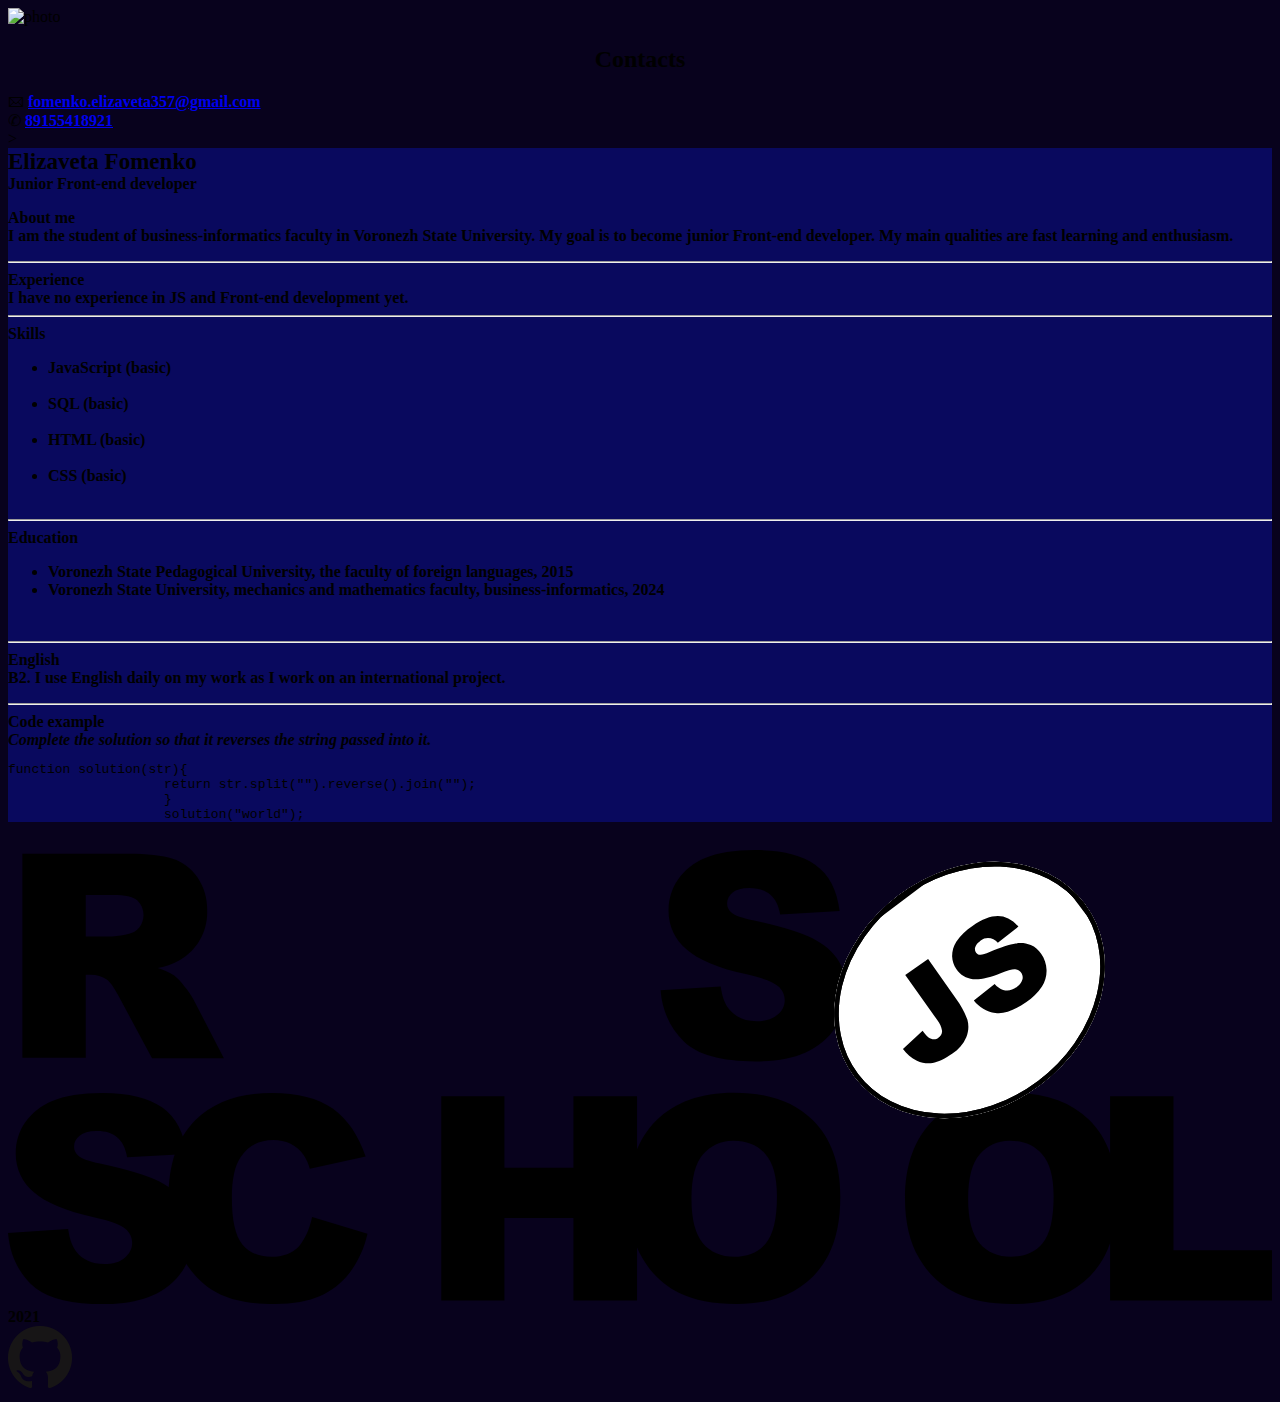
==== commit 1745367f: "Merge branch 'rsschool-cv-html' into gh-pages" ====
--- a/index.html
+++ b/index.html
@@ -1,331 +1,96 @@
 <!DOCTYPE html>
 <html lang="en">
 <head>
+    
     <meta charset="UTF-8">
     <meta http-equiv="X-UA-Compatible" content="IE=edge">
     <meta name="viewport" content="width=device-width, initial-scale=1.0">
-    <link rel="stylesheet" href="styles.css" />
-    <link rel="icon" href="assets/favicon.ico">
-    <title>museum</title>
+    <title>CV</title>
+    <link rel="stylesheet" href="cv.css">
 </head>
-    <body>
-        <header class="header">
-            <div class="container header-container">
-                <div id="logo">
-                    <h1 id="logo_text"
-                    >Louvre</h1>
-                    <a href="/assets/svg/logo.svg" class="logo_icon"></a>
+<body style="background-color:rgb(8, 2, 29);">
+    <div class="container">
+        <aside class="aside">
+            <div id="image" class="img" width="130px" style="display: inline-block;">
+                <img src="logo.jpg" alt="photo" width="100%" height="100%">
+            </div>
+            <section class="contacts">
+                <h2 class="header1" align="center">Contacts</h2>
+                    &#128386;
+                    <b><a href="mailto:fomenko.elizaveta357@gmail.com">fomenko.elizaveta357@gmail.com</a> </b><br>
+                    &#9990;
+                    <b><a href="tel: 89155418921"> 89155418921</a> </b>
+            </section>
+        </aside>>
+        <main class="main" style="background-color: #09095e;">
+            <div id="header" class="header" style="display: inline-block;">
+                <big><big><b>Elizaveta Fomenko</b></big></big> <br>
+                <b>Junior Front-end developer </b> 
+            </div>
+            <div id="text">
+                <p id="cv">
+                <b class="header1">About me</b> <br>
+                <b class="maintext">I am the student of business-informatics faculty in Voronezh State University. My goal is to become junior Front-end developer. My main qualities are fast learning and enthusiasm.</b>  <br> 
+                <hr>
+                <b class="header1">Experience</b><br>
+                <b class="maintext">I have no experience in JS and Front-end development yet.</b> <br>
+                <hr>
+                <b class="header1">Skills</b> <br>
+                <b class="maintext">
+                    <ul>
+                        <li>JavaScript (basic)</li><br>
+                        <li>SQL (basic)</li><br>
+                        <li>HTML (basic)</li> <br>
+                        <li>CSS (basic)</li> <br>
+                    </ul>
+                </b>
+                <hr>
+                <b class="header1">Education</b><br> 
+                <b class="maintext"> 
+                    <ul>
+                        <li>Voronezh State Pedagogical University, the faculty of foreign languages, 2015 </li>
+                        <li>Voronezh State University, mechanics and mathematics faculty, business-informatics, 2024</li>
+                    </ul>
+                </b> <br>
+                <hr>
+                <b class="header1">English</b> <br>
+                <b class="maintext">B2. I use English daily on my work as I work on an international project.</b></p>
+                <hr>
+                <b class="header1">Code example</b><br>
+                <b class="maintext"><i>Complete the solution so that it reverses the string passed into it.</i> </b><br>
+                <div class="code_example2">
+                    <pre><code class="code_example">function solution(str){</code>
+                    <code class="code_example">return str.split("").reverse().join("");</code>      
+                    <code class="code_example">}</code>    
+                    <code class="code_example">solution("world");</code></pre>  
                 </div>
-                <nav id="navigation">
-                    <nav>
-                        <ul class="ul">
-                            <a href="#visiting">
-                                <li class="nv_text_format" id="nv_visiting">Visiting</li>
-                            </a>
-                            <a href="#explore">
-                                <li class="nv_text_format" id="nv_explore">Explore</li>
-                            </a>
-                            <a href="#video">
-                                <li class="nv_text_format" id="nv_video">Video</li>
-                            </a>
-                            <a href="#gallery">
-                                <li class="nv_text_format" id="nv_gallery">Gallery</li>
-                            </a>
-                            <a href="#tickets">
-                                <li class="nv_text_format" id="nv_tickets">Tickets</li>
-                            </a>
-                            <a href="#contacts">
-                                <li class="nv_text_format" id="nv_contacts">Contacts</li>
-                            </a>
-                            
-                        </ul>
-                    </nav>
-                </nav>
-                <div id="bg"></div>
+                  
+                
+                
             </div>
-        </header>
-        <main>
-            <div id="bg_welcome"></div>
-            <section class="section" id="welcome">
-                <div class="container monalisa_container">
-                    <img id="monalisa_img" src="assets/img/monalisa.png" alt="monalisa_img">
-                    <div class="welcome_pagination_container" id="slider_pagination">
-                        <button class="left_arrow"><a href="/assets/svg/left_arrow.svg" ></a></button>
-                        <button class="right_arrow"><a href="/assets/svg/right_arrow(1).svg" ></a></button>
-                        <a href="/assets/svg/white_slider.svg" class="white_slider"></a>
-                        <a href="/assets/svg/white_slider.svg" class="white_slider2"></a>
-                        <a href="/assets/svg/white_slider.svg" class="white_slider3"></a>
-                        <a href="/assets/svg/white_slider.svg" class="white_slider4"></a>
-                        <a href="/assets/svg/slider2.svg" class="beige_slider"></a>
-                        <a href="/assets/svg/num.svg" class="num"></a>
+        </main>
+        <div id="footer">
+            <aside class="footer_aside">
+                <div class="footer_rsschool">
+                    <a href="https://rs.school/js/" target="_blank">
+                    <img  id="footer_img" src="rs-school logo/rs_school_js.svg" alt="rs_school_js">
+                </a>
+                </div>
+            </aside>
+            <aside class="footer_aside2">
+                <div class="footer_year">
+                    <b>2021</b>
+                </div>
+            </aside>
+                <main class="footer_main">
+                    
+                    <div class="footer_git">
+                        <a href="https://github.com/ElizavetaEvgenyevna" target="_blank">
+                        <img src="git logo/GitHub-Mark-64px.png" alt="GitHub-Mark">
+                    </a>
                     </div>
-                </div>
-                <div class="welcome_to_louvre">
-                    <h2 class="welcome_to_louvre_h">WELCOME TO THE LOUVRE</h2>
-                    <p class="welcome_to_louvre_p">From the castle to the museum</p>
-                    <div class="discover_button">
-                        <a href="https://www.google.com/maps/@48.8618159,2.3366818,3a,75y,81.55h,73.4t/data=!3m7!1e1!3m5!1sAF1QipOVxZQuSy3Bx9T_HpH_7FtBHDTXvI6SF-A10ocT!2e10!3e12!7i5472!8i2736"
-                        class="discover_button_text">Discover the Louvre</a>
-                    </div>
-                </div>
-            </section>
-            <section class="section" id="visiting">
-                <h2 class="section-title" id="section2-title">VIRTUAL TOUR</h2>
-                <div class="visiting-rectangle"></div>
-                <a href="https://www.google.com/maps/@48.8606882,2.3356791,3a,90y,328.36h,87.55t/data=!3m7!1e1!3m5!1sAF1QipMZ9YgnArbwEIbTDANeSQYFu9gNqpW_2Sv8FBvY!2e10!3e12!7i4352!8i1815">
-                    <div class="virtual-royal">
-                        <div class="royal-img"></div>
-                        <h3 class="virtual-subtitle">ROYAL PALACE</h3>
-                        <div class="virtual-subrectangle"></div>
-                        <div class="virtual-plain-text text-top">360° Virtual Tour</div>
-                        <div class="virtual-plain-text text-bot">Google Street Panorama View</div>
-                    </div>
-                </a>
-                <a href="https://www.google.com/maps/@48.8563254,2.3352706,3a,75y,90t/data=!3m7!1e1!3m5!1sAF1QipNRj_CwP4coDMYdCHj6qHeBeJpI2VxU5BUsOX4F!2e10!3e12!7i11000!8i5500">
-                    <div class="virtual-denon">
-                        <div class="denon-img"></div>
-                        <h3 class="virtual-subtitle">DENON WING</h3>
-                        <div class="virtual-subrectangle"></div>
-                        <div class="virtual-plain-text text-top">360° Virtual Tour</div>
-                        <div class="virtual-plain-text text-bot">Google Street Panorama View</div>
-                    </div>
-                </a>
-                <a href="https://www.google.com/maps/@48.8601723,2.3395439,3a,88.4y,322.04h,84.25t/data=!3m7!1e1!3m5!1sAF1QipNMZGQuEA-pAUvIG_eP_2f3gWTKZEJ6XLVJ-Pgb!2e10!3e12!7i10240!8i5120">
-                    <div class="virtual-colonnade">
-                        <div class="colonnade-img"></div>
-                        <h3 class="virtual-subtitle">COLONNADE PERRAULT</h3>
-                        <div class="virtual-subrectangle"></div>
-                        <div class="virtual-plain-text text-top">360° Virtual Tour</div>
-                        <div class="virtual-plain-text text-bot">Google Street Panorama View</div>
-                    </div>
-                </a>
-                <a href="https://www.google.com/maps/@48.860183,2.3356156,3a,90y,177.69h,95.61t/data=!3m7!1e1!3m5!1sAF1QipP7uFZnTITRe-7AEVAgHAfqiCL-03gvBHcYWgF3!2e10!3e12!7i5472!8i2736">
-                    <div class="virtual-greek">
-                        <div class="greek-img"></div>
-                        <h3 class="virtual-subtitle">GREEK HALL</h3>
-                        <div class="virtual-subrectangle"></div>
-                        <div class="virtual-plain-text text-top">360° Virtual Tour</div>
-                        <div class="virtual-plain-text text-bot">Google Street Panorama View</div>
-                    </div>
-                </a>
-                <a href="https://www.google.com/maps/@48.8598788,2.3355157,3a,82.2y,7.53h,94t/data=!3m7!1e1!3m5!1sAF1QipO1wkUUbyzpPjj-OR0mR5etZJT-xl-40XK8rDQ3!2e10!3e12!7i10240!8i5120">
-                    <div class="virtual-mona">
-                        <div class="mona-img"></div>
-                        <h3 class="virtual-subtitle">MONA LISA</h3>
-                        <div class="virtual-subrectangle"></div>
-                        <div class="virtual-plain-text text-top">360° Virtual Tour</div>
-                        <div class="virtual-plain-text text-bot">Google Street Panorama View</div>
-                    </div>
-                </a>
-                <a href="https://www.google.com/maps/@48.8563254,2.3352706,3a,90y,21.26h,79.91t/data=!3m7!1e1!3m5!1sAF1QipPpGAowYatVyk3MMGnZAaQkYm2EUk-Dlca06SS5!2e10!3e12!7i11304!8i5652">
-                    <div class="virtual-night">
-                        <div class="night-img"></div>
-                        <h3 class="virtual-subtitle">NIGHT PALACE</h3>
-                        <div class="virtual-subrectangle"></div>
-                        <div class="virtual-plain-text text-top">360° Virtual Tour</div>
-                        <div class="virtual-plain-text text-bot">Google Street Panorama View</div>
-                    </div>
-                </a>
-            </section>
-            <section class="section" id="explore">
-                <div class="explore-bg"></div>
-                
-                <div class="explore-container"></div>
-                <h2 class="explore-title">PICTURE EXPLORER</h2>
-                <div class="explore-rectangle"></div>
-                <div class="explore-text-1">Las Meninas is a 1656 painting by Diego Velázquez, the leading artist of the Spanish Golden Age.</div>
-                <div class="explore-text-2">It was cleaned in 1984 to remove a <span style="color: #9d8665;;">"yellow veil"</span> of dust that had gathered since the previous restoration in the 19th century.</div>
-                <div class="explore-text-3">The cleaning provoked furious protests, not because the picture had been damaged in any way, but because it looked different.</div>
-                <div class="explore-img1"></div>
-                <div class="explore-vertical-slider"></div>
-                <div class="explore-img2"></div>
-            </section>
-            <section class="section" id="video">
-                
-                <div class="video-container"></div>
-                <h2 class="video-title">VIDEO JOURNEY</h2>
-                <div class="journey-text"> Enter and visit one of the most famous museums in the world and enjoy masterpieces such as Mona Lisa or Hammurabi's Code </div>
-                <div class="journey-video-img"></div>
-                <div class="journey-player"></div>
-                <button class="journey-player-video">
-                    <a href="assets/svg/journey-player-video.svg"></a>
-                </button>
-                <a href="https://youtu.be/Vi5D6FKhRmo">
-                    <div class="journey-youtube-video1"></div>
-                </a>
-                <a href="https://youtu.be/NOhDysLnTvY">
-                    <div class="journey-youtube-video2"></div>
-                </a>
-                <a href="https://youtu.be/aWmJ5DgyWPI">
-                    <div class="journey-youtube-video3"></div>
-                </a>
-                
-                <button class="journey-youtube-player1">
-                    <a href="assets/svg/journey-youtube-player.svg"></a>
-                </button>
-                <button class="journey-youtube-player2">
-                    <a href="assets/svg/journey-youtube-player.svg"></a>
-                </button>
-                <button class="journey-youtube-player3">
-                    <a href="assets/svg/journey-youtube-player.svg"></a>
-                </button>
-                <button class="journey-slider-arrows1">
-                    <a href="assets/svg/journey-slider-arrows.svg"></a>
-                </button>
-                <button class="journey-slider-arrows2">
-                    <a href="assets/svg/journey-slider-arrows.svg"></a>
-                </button>
-                <div class="journey-slider-grey1">
-                    <a href="assets/svg/journey-slider-grey.svg"></a>
-                </div>
-                <div class="journey-slider-grey2">
-                    <a href="assets/svg/journey-slider-grey.svg"></a>
-                </div>
-                <div class="journey-slider-grey3">
-                    <a href="assets/img/journey-slider-grey.png"></a>
-                </div>
-                <div class="journey-slider-grey4">
-                    <a href="assets/svg/journey-slider-grey.svg"></a>
-                </div>
-                <div class="journey-slider-black">
-                    <a href="assets/svg/journey-slider-black.svg"></a>
-                </div>
-            </section>
-            <section class="section" id="gallery">
-                <div class="container"></div>
-                <div class="gallery-bg"></div>
-                <h2 class="gallery-title">ART GALLERY</h2>
-                <div class='gallery-img1'></div>
-                <div class='gallery-img2'></div>
-                <div class='gallery-img3'></div>
-                <div class='gallery-img4'></div>
-                <div class='gallery-img5'></div>
-                <div class='gallery-img6'></div>
-                <div class='gallery-img7'></div>
-                <div class='gallery-img8'></div>
-                <div class='gallery-img9'></div>
-                <div class='gallery-img10'></div>
-                <div class='gallery-img11'></div>
-                <div class='gallery-img12'></div>
-                <div class='gallery-rectangle-gradient'></div>
-            </section>
-            <section class="section" id="tickets">
-                <!-- <div class="container"></div> -->
-                <h2 class="tickets-title">BUY TICKETS</h2>
-                <div class="tickets-rectangle"></div>
-                <div class='tickets-img'></div>
-                <div class="ticket-radio-container">
-                    <div class='ticket-type'>Ticket Type</div>
-                    <div>
-                        <input type="radio" class="ticket-type1" id='perm'>
-                        <label for="perm">Permanent exhibition</label><br>
-                    </div>
-                    <div>
-                        <input type="radio" class='ticket-type2' id='temp'>
-                        <label for="temp">Temporary exhibition</label><br>
-                    </div>
-                    <div>
-                    <input type="radio" class='ticket-type3' id='comb'>
-                    <label for="comb">Combined admission</label><br>
-                    </div>
-                </div>
-                <div class='amount'>Amount</div>
-                <div class='basic-18'>Basic 18+</div>
-                <div class='ticket-box1'></div>
-                <div class='senior-65'>Senior 65+</div>
-                <div class='ticket-box2'></div>
-                <div class='ticket-total'>Total 220</div>
-                <button class='ticket-button-buy'></button>
-                <div class='ticket-rectangle1'></div>
-                <div class='ticket-rectangle2'></div>
-                <input type="number" class='ticket-rectangle1-num1' id='number1'>1</input>
-                <input type="number" class='ticket-rectangle2-num1' id='number2'>1</input>
-                <button class='ticket-rectangle1-plus'>+</button>
-                <button class='ticket-rectangle2-plus'>+</button>
-                <button class='ticket-rectangle1-minus'>-</button>
-                <button class='ticket-rectangle2-minus'>-</button>
-            </section>
-            <div class='parallax'></div>
-            <section class="section" id="contacts">
-                
-                <h2 class='contacts-title'>Contacts</h2>
-                <div class='contacts-rectangle'></div>
-                <div class='contacts-p-title'><b>Palais Royal Musee du Louvre</b></div>
-                <div class='contacts-p-adress'>adress: 75001 Paris, France</div>
-                <a class='contacts-p-phone' href="tel:+33(0) 1 40 20 50 50">phone: +33(0) 1 40 20 50 50</a>
-                <a class='contacts-p-mail' href="mailto:info@louvre.fr">mail: info@louvre.fr</a>
-                <div class='contacts-map'></div>
-            </section>
-        </main>
-        <footer>
-            <div class='footer-box'>
-                <div class='footer-social'>
-                    <ul class='ul'>
-                        <a href="https://www.youtube.com/user/louvre">
-                            <li class='footer-social-youtube'>
-                                <div id='footer-social-youtube-logo'></div>
-                            </li>
-                        </a>
-                        <a href="https://www.instagram.com/museelouvre/">
-                            <li class='footer-social-insta'>
-                                <div id='footer-social-insta-logo'></div>
-                            </li>
-                        </a>
-                        <a href="https://www.facebook.com/museedulouvre">
-                            <li class='footer-social-facebook'>
-                                <div id='footer-social-facebook-logo'></div>
-                            </li>
-                        </a>
-                        <a href="http://twitter.com/museelouvre">
-                            <li class='footer-social-twitter'>
-                                <div id='footer-social-twitter-logo'></div>
-                            </li>
-                        </a>
-                        <a href="https://www.pinterest.fr/museedulouvre/">
-                            <li class='footer-social-pinterest'>
-                                <div id='footer-social-pinterest-logo'></div>
-                            </li>
-                        </a>
-                        
-                    </ul>
-                    
-                </div>
-            </div>
-            <div class='footer-bg'></div>
-            <div class='footer-rectangle'></div>
-            <div id='footer-logo'>
-                <h4 id="footer-logo_text">Louvre</h4>
-                    <a href="/assets/svg/logo.svg" class="footer-logo_icon"></a>
-            </div>
-            <nav id='footer-navigation'>
-                <ul class='ul'>
-                    <a href="#visiting">
-                        <li class='footer-nv-visiting'>Visiting</li>
-                    </a>
-                    <a href="#explore">
-                        <li class='footer-nv-explore'>Explore</li>
-                    </a>
-                    <a href="#video">
-                        <li class='footer-nv-video'>Video</li>
-                    </a>
-                    <a href="#gallery">
-                        <li class='footer-nv-gallery'>Gallery</li>
-                    </a>
-                    <a href="#tickets">
-                        <li class='footer-nv-tickets'>Tickets</li>
-                    </a>
-                    <a href="#contacts">
-                        <li class='footer-nv-contacts'>Contacts</li>
-                    </a>
-                    
-                </ul>
-                
-            </nav>
-            <div id='footer-last-string'>
-                <div id='footer-last-string-rsschool'>The Rolling Scopes School</div>
-                <div id='footer-last-string-year'>© 2021</div>
-                <div id='footer-last-string-username'>ElizavetaEvgenyevna</div>
-            </div>
-        </footer>
-    </body>
-</html>+                </main>
+        </div>
+    </div> 
+</body>
+</html>
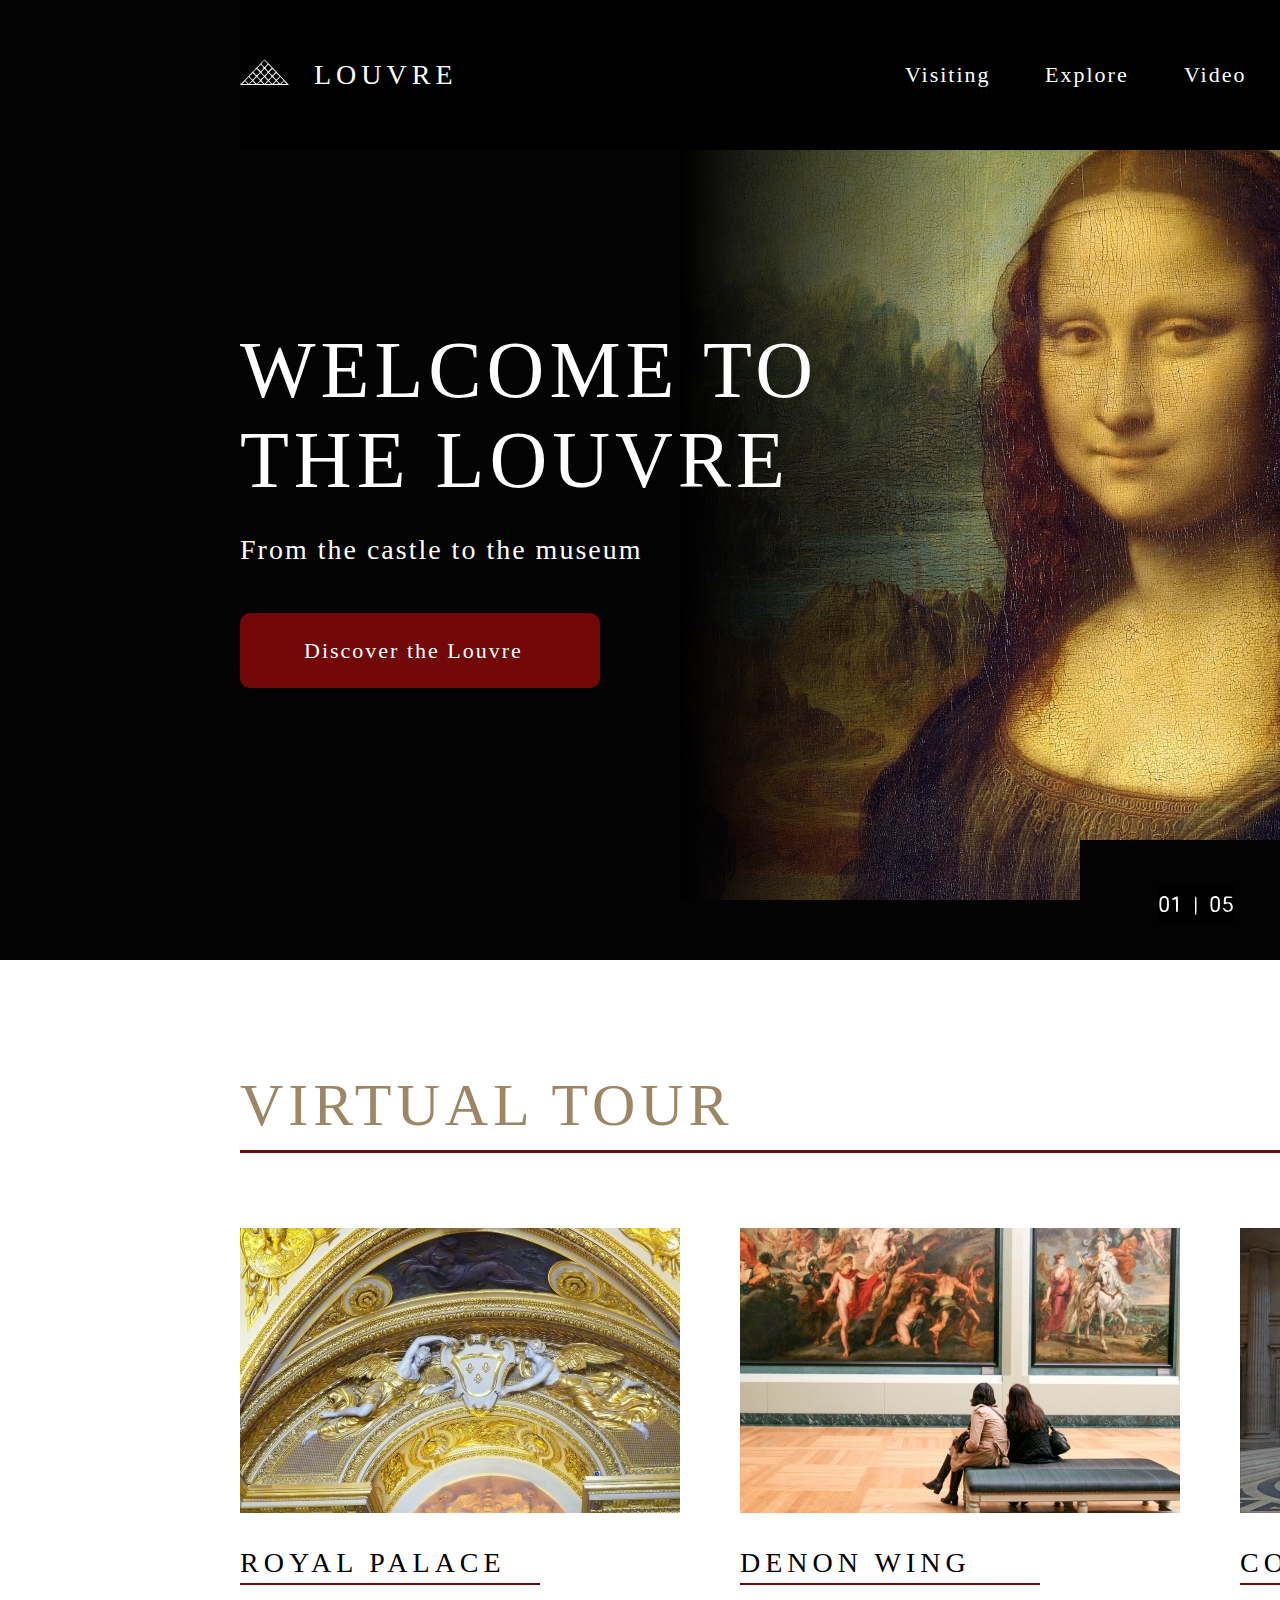
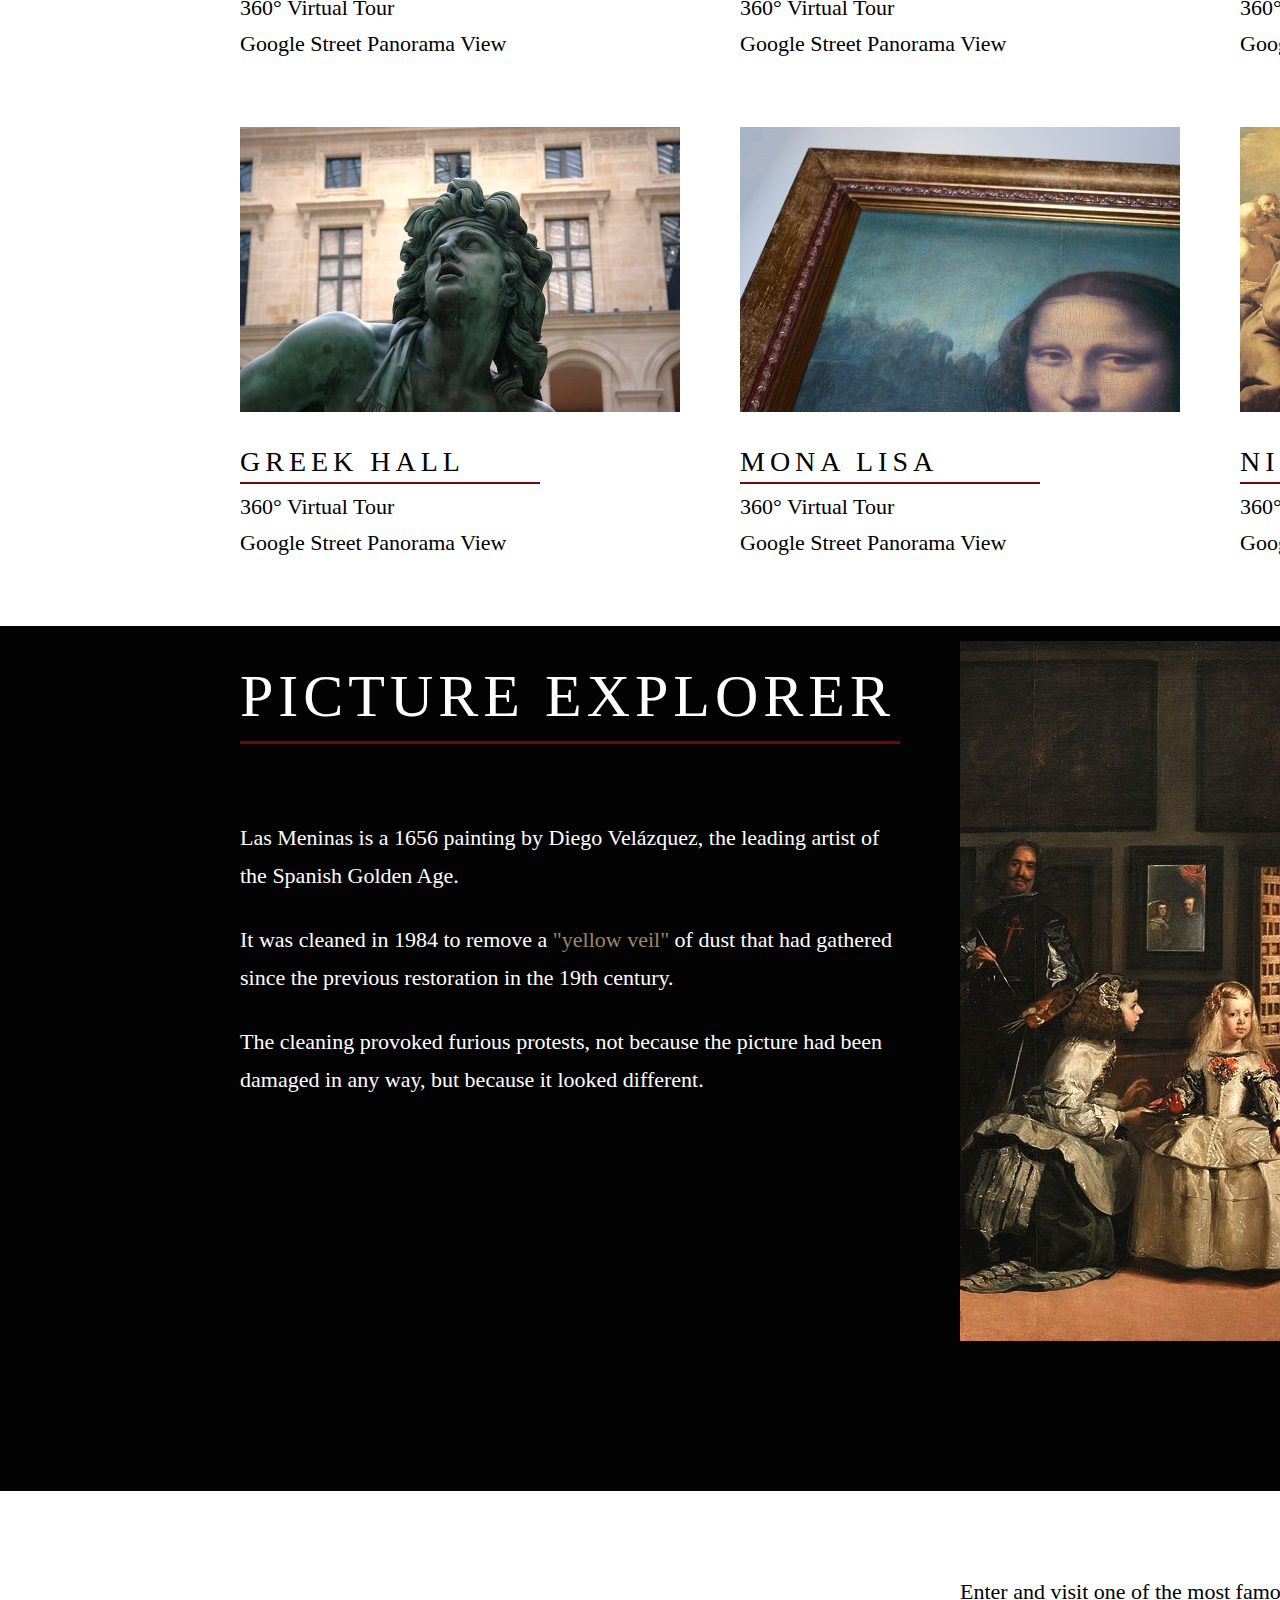
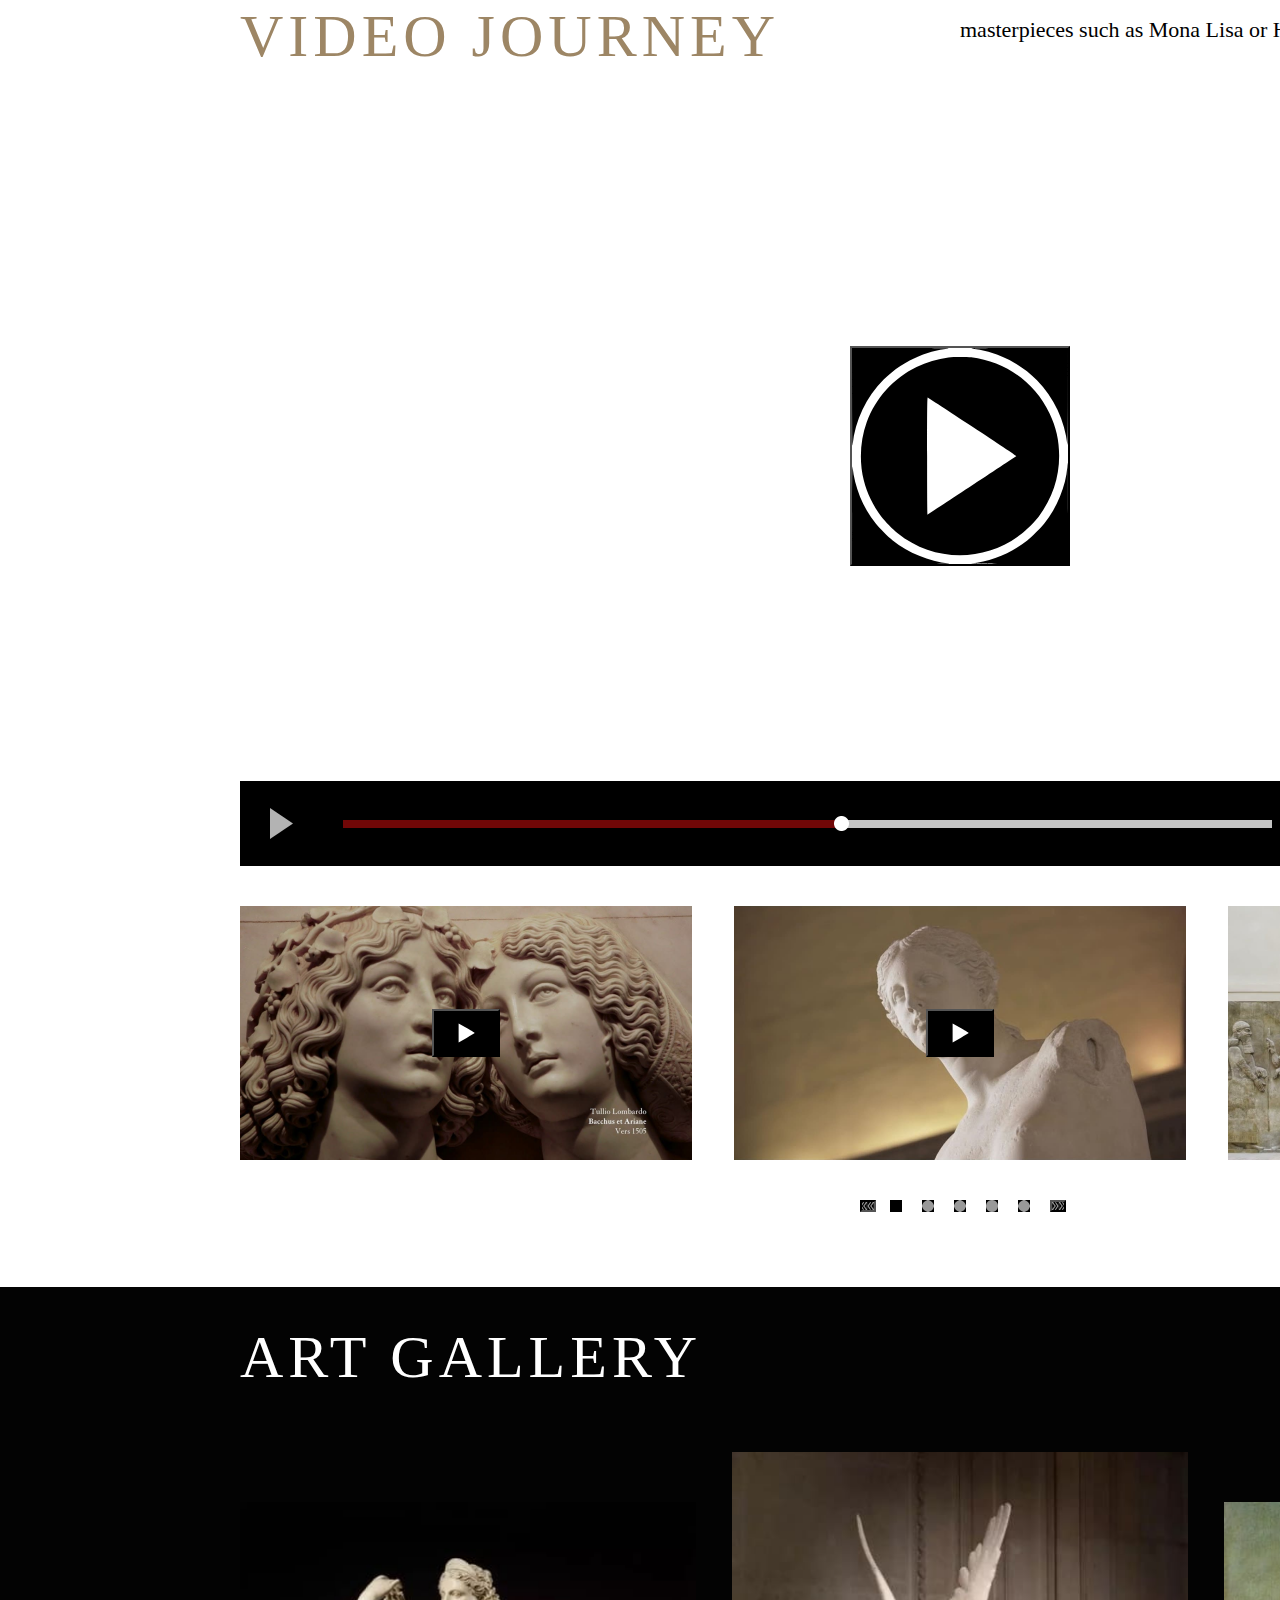
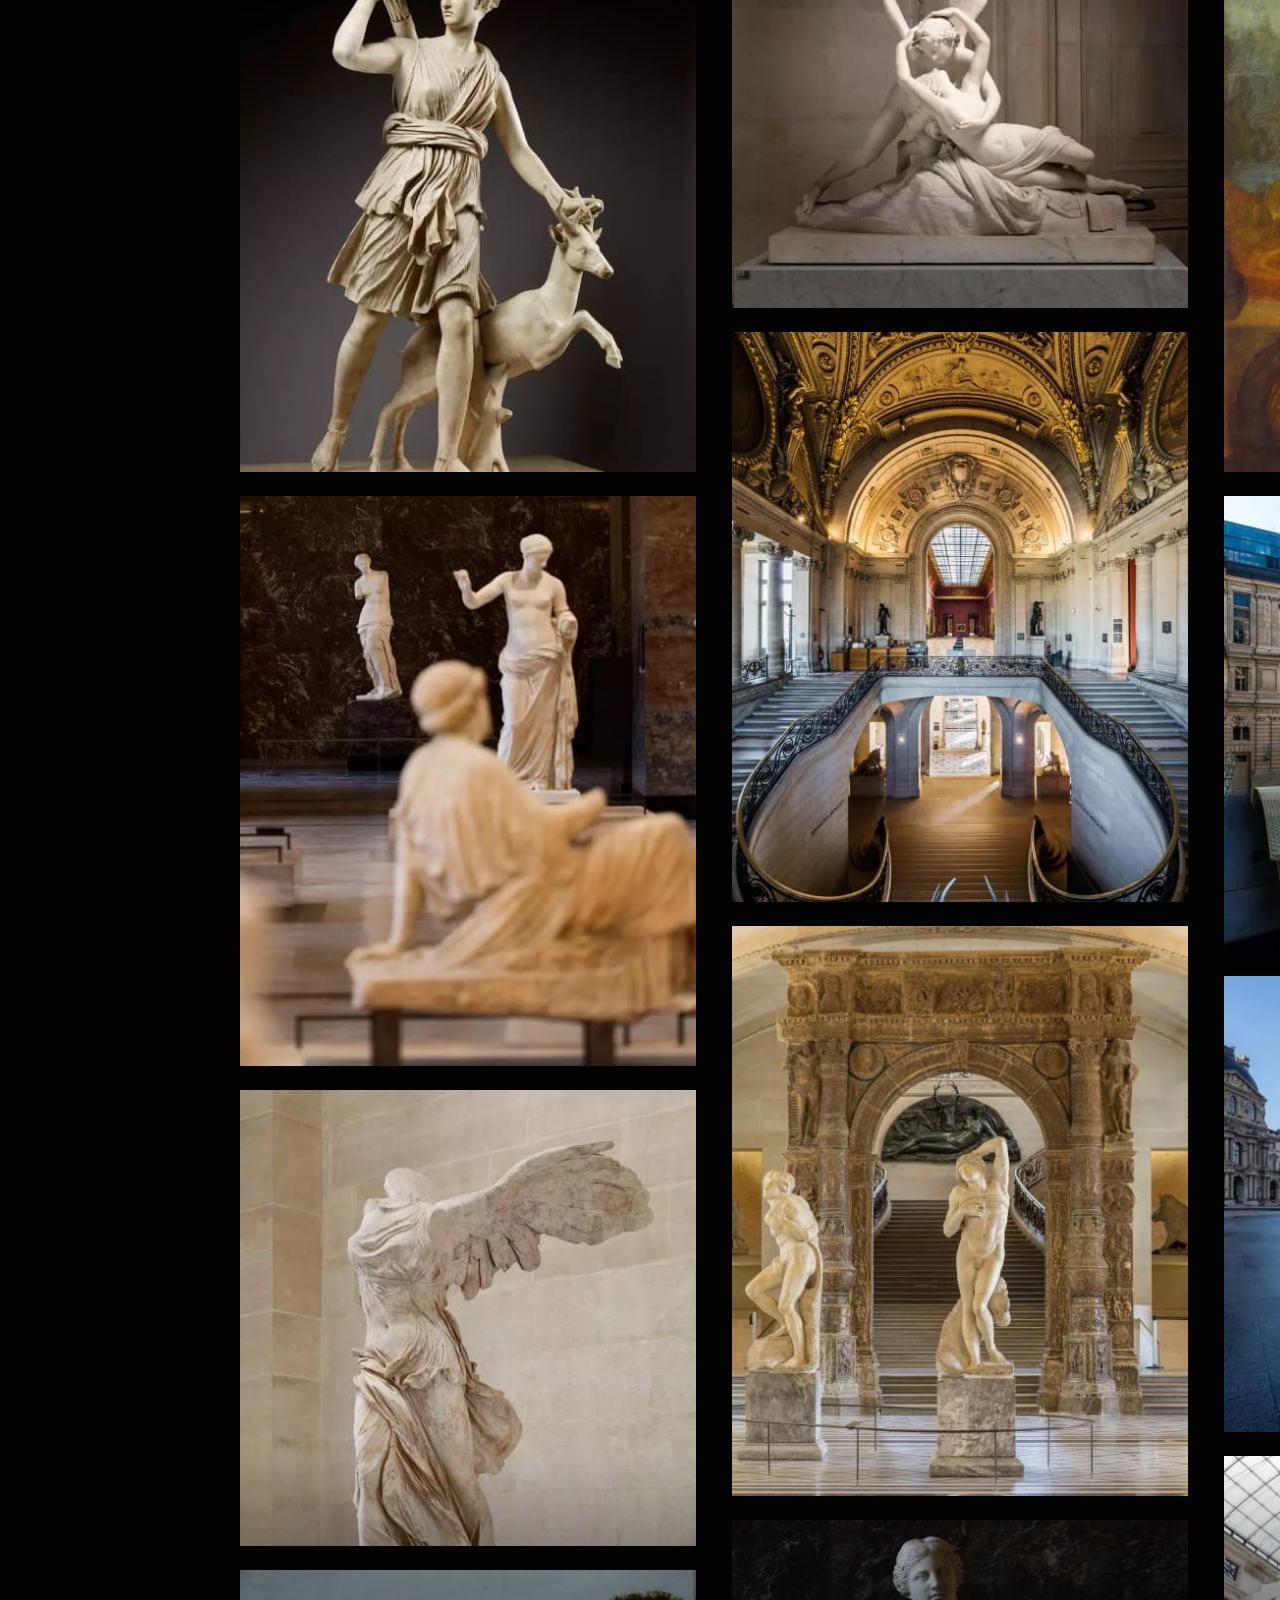
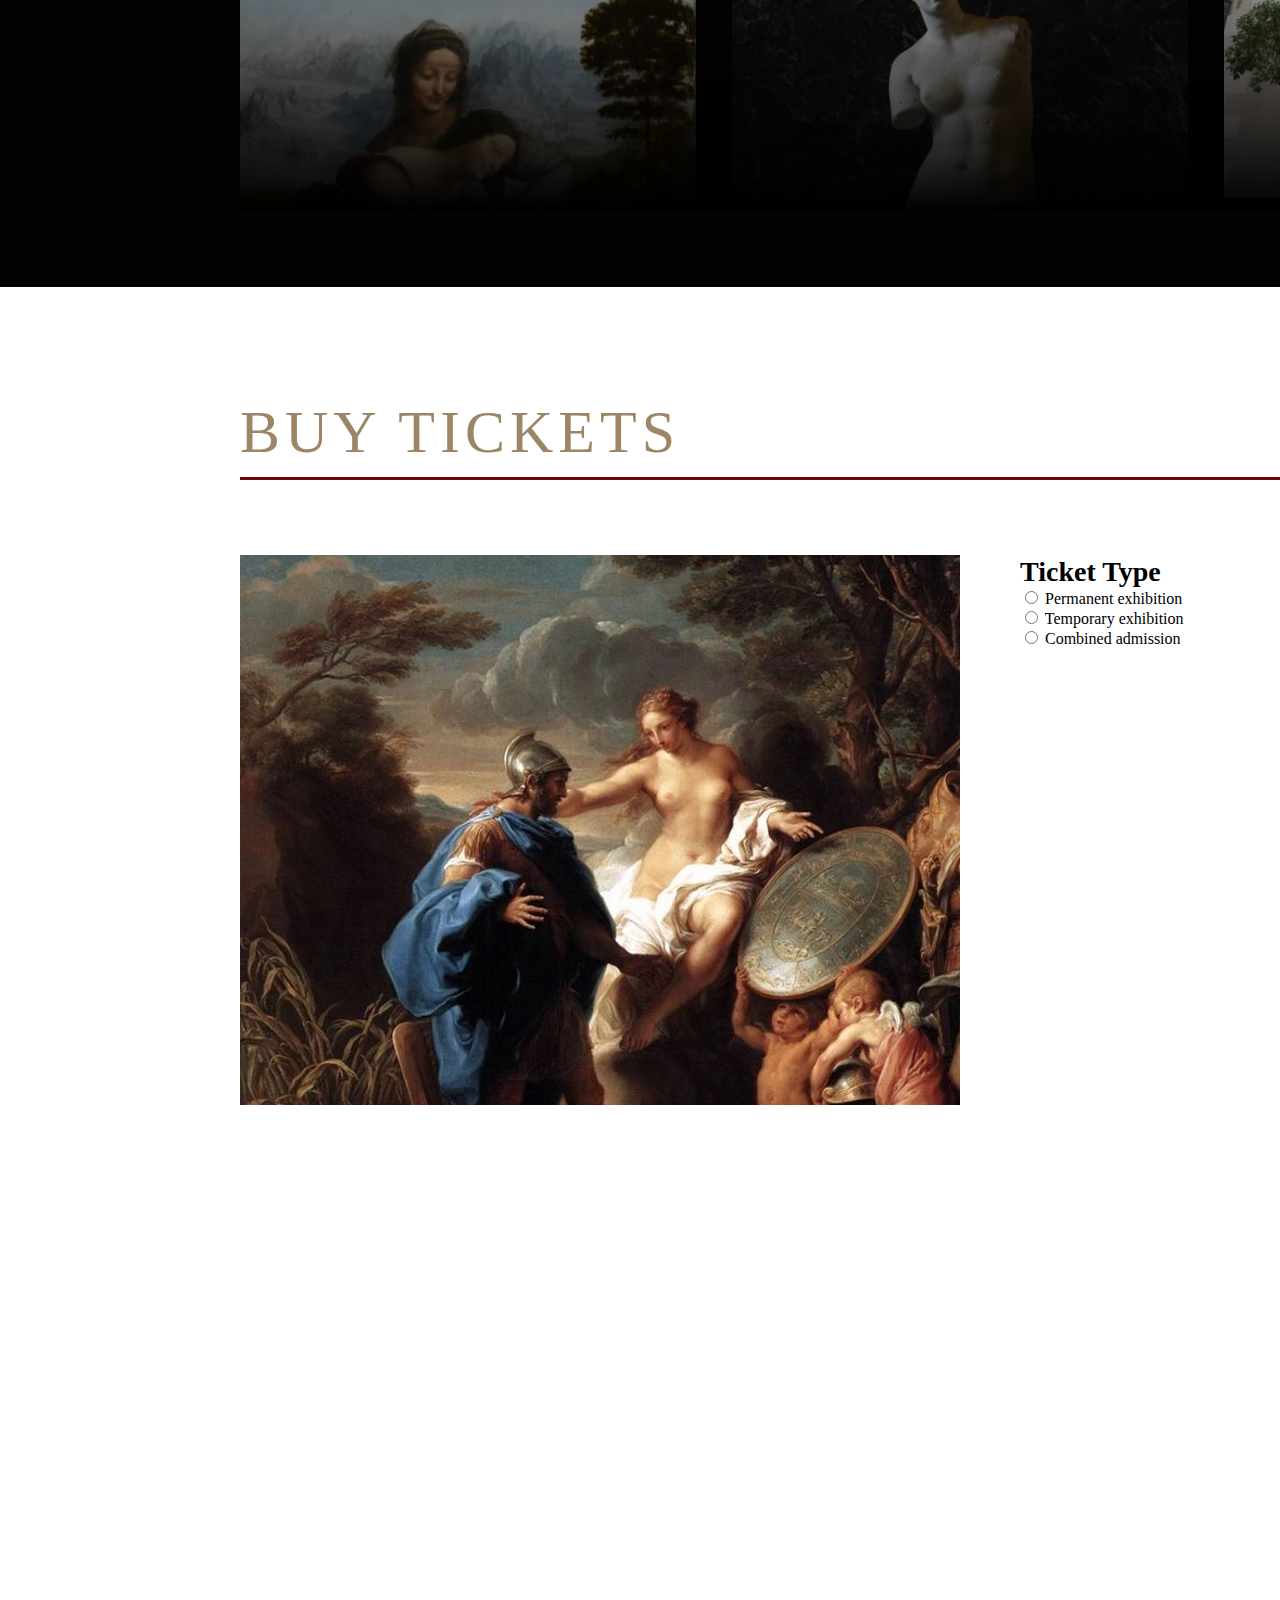
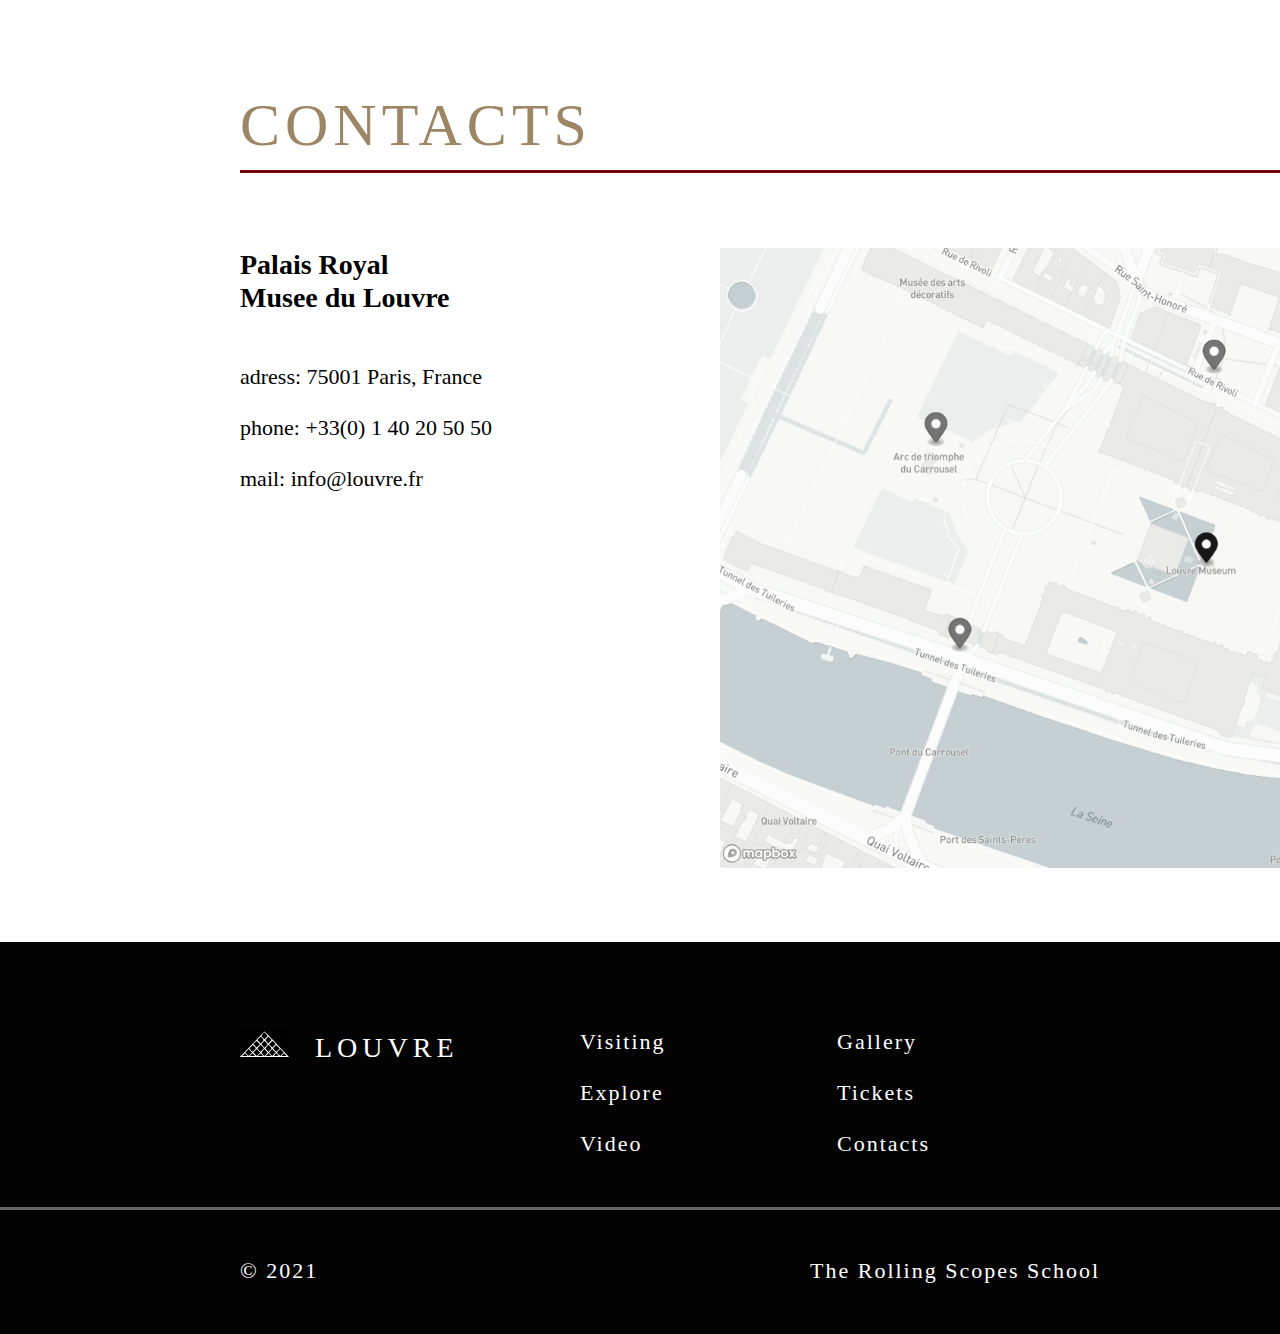
==== commit 1887729a: "fix validation" ====
--- a/index.html
+++ b/index.html
@@ -1,96 +1,317 @@
 <!DOCTYPE html>
 <html lang="en">
 <head>
-    
     <meta charset="UTF-8">
     <meta http-equiv="X-UA-Compatible" content="IE=edge">
     <meta name="viewport" content="width=device-width, initial-scale=1.0">
-    <title>CV</title>
-    <link rel="stylesheet" href="cv.css">
+    <link rel="stylesheet" href="styles.css" />
+    <link rel="icon" href="assets/favicon.ico">
+    <title>museum</title>
 </head>
-<body style="background-color:rgb(8, 2, 29);">
-    <div class="container">
-        <aside class="aside">
-            <div id="image" class="img" width="130px" style="display: inline-block;">
-                <img src="logo.jpg" alt="photo" width="100%" height="100%">
+    <body>
+        <header class="header">
+            <div class="container header-container">
+                <div id="logo">
+                    <h1 id="logo_text"
+                    >Louvre</h1>
+                    <a href="/assets/svg/logo.svg" class="logo_icon"></a>
+                </div>
+                <nav id="navigation">
+                    <nav>
+                        <ul class="ul">
+                            <li>
+                                <a href="#visiting" class="nv_text_format" id="nv_visiting">Visiting</a>  
+                            </li>
+                            <li>
+                                <a href="#explore" class='nv_text_format' id="nv_explore">Explore</a>
+                            </li>
+                            <li>
+                                <a href="#video"></a>
+                            </li>
+                            <a href="#video" class="nv_text_format" id="nv_video">Video</a>
+                            <li>
+                                <a href="#gallery" class="nv_text_format" id="nv_gallery">Gallery</a>
+                            </li>
+                            <li>
+                                <a href="#tickets" class="nv_text_format" id="nv_tickets">Tickets</a>
+                            </li> 
+                            <li>
+                                <a href="#contacts" class="nv_text_format" id="nv_contacts">Contacts</a>
+                            </li>
+                        </ul>
+                    </nav>
+                </nav>
+                <div id="bg"></div>
             </div>
-            <section class="contacts">
-                <h2 class="header1" align="center">Contacts</h2>
-                    &#128386;
-                    <b><a href="mailto:fomenko.elizaveta357@gmail.com">fomenko.elizaveta357@gmail.com</a> </b><br>
-                    &#9990;
-                    <b><a href="tel: 89155418921"> 89155418921</a> </b>
-            </section>
-        </aside>>
-        <main class="main" style="background-color: #09095e;">
-            <div id="header" class="header" style="display: inline-block;">
-                <big><big><b>Elizaveta Fomenko</b></big></big> <br>
-                <b>Junior Front-end developer </b> 
+        </header>
+        <main>
+            <div id="bg_welcome"></div>
+            <section class="section" id="welcome">
+                <div class="container monalisa_container">
+                    <img id="monalisa_img" src="assets/img/monalisa.png" alt="monalisa_img">
+                    <div class="welcome_pagination_container" id="slider_pagination">
+                        <button class="left_arrow"></button>
+                        <button class="right_arrow"></button>
+                        <a href="/assets/svg/white_slider.svg" class="white_slider"></a>
+                        <a href="/assets/svg/white_slider.svg" class="white_slider2"></a>
+                        <a href="/assets/svg/white_slider.svg" class="white_slider3"></a>
+                        <a href="/assets/svg/white_slider.svg" class="white_slider4"></a>
+                        <a href="/assets/svg/slider2.svg" class="beige_slider"></a>
+                        <a href="/assets/svg/num.svg" class="num"></a>
+                    </div>
+                </div>
+                <div class="welcome_to_louvre">
+                    <h2 class="welcome_to_louvre_h">WELCOME TO THE LOUVRE</h2>
+                    <p class="welcome_to_louvre_p">From the castle to the museum</p>
+                    <div class="discover_button">
+                        <a href="https://www.google.com/maps/@48.8618159,2.3366818,3a,75y,81.55h,73.4t/data=!3m7!1e1!3m5!1sAF1QipOVxZQuSy3Bx9T_HpH_7FtBHDTXvI6SF-A10ocT!2e10!3e12!7i5472!8i2736"
+                        class="discover_button_text">Discover the Louvre</a>
+                    </div>
+                </div>
+            </section>
+            <section class="section" id="visiting">
+                <h2 class="section-title" id="section2-title">VIRTUAL TOUR</h2>
+                <div class="visiting-rectangle"></div>
+                <a href="https://www.google.com/maps/@48.8606882,2.3356791,3a,90y,328.36h,87.55t/data=!3m7!1e1!3m5!1sAF1QipMZ9YgnArbwEIbTDANeSQYFu9gNqpW_2Sv8FBvY!2e10!3e12!7i4352!8i1815">
+                    <div class="virtual-royal">
+                        <div class="royal-img"></div>
+                        <h3 class="virtual-subtitle">ROYAL PALACE</h3>
+                        <div class="virtual-subrectangle"></div>
+                        <div class="virtual-plain-text text-top">360° Virtual Tour</div>
+                        <div class="virtual-plain-text text-bot">Google Street Panorama View</div>
+                    </div>
+                </a>
+                <a href="https://www.google.com/maps/@48.8563254,2.3352706,3a,75y,90t/data=!3m7!1e1!3m5!1sAF1QipNRj_CwP4coDMYdCHj6qHeBeJpI2VxU5BUsOX4F!2e10!3e12!7i11000!8i5500">
+                    <div class="virtual-denon">
+                        <div class="denon-img"></div>
+                        <h3 class="virtual-subtitle">DENON WING</h3>
+                        <div class="virtual-subrectangle"></div>
+                        <div class="virtual-plain-text text-top">360° Virtual Tour</div>
+                        <div class="virtual-plain-text text-bot">Google Street Panorama View</div>
+                    </div>
+                </a>
+                <a href="https://www.google.com/maps/@48.8601723,2.3395439,3a,88.4y,322.04h,84.25t/data=!3m7!1e1!3m5!1sAF1QipNMZGQuEA-pAUvIG_eP_2f3gWTKZEJ6XLVJ-Pgb!2e10!3e12!7i10240!8i5120">
+                    <div class="virtual-colonnade">
+                        <div class="colonnade-img"></div>
+                        <h3 class="virtual-subtitle">COLONNADE PERRAULT</h3>
+                        <div class="virtual-subrectangle"></div>
+                        <div class="virtual-plain-text text-top">360° Virtual Tour</div>
+                        <div class="virtual-plain-text text-bot">Google Street Panorama View</div>
+                    </div>
+                </a>
+                <a href="https://www.google.com/maps/@48.860183,2.3356156,3a,90y,177.69h,95.61t/data=!3m7!1e1!3m5!1sAF1QipP7uFZnTITRe-7AEVAgHAfqiCL-03gvBHcYWgF3!2e10!3e12!7i5472!8i2736">
+                    <div class="virtual-greek">
+                        <div class="greek-img"></div>
+                        <h3 class="virtual-subtitle">GREEK HALL</h3>
+                        <div class="virtual-subrectangle"></div>
+                        <div class="virtual-plain-text text-top">360° Virtual Tour</div>
+                        <div class="virtual-plain-text text-bot">Google Street Panorama View</div>
+                    </div>
+                </a>
+                <a href="https://www.google.com/maps/@48.8598788,2.3355157,3a,82.2y,7.53h,94t/data=!3m7!1e1!3m5!1sAF1QipO1wkUUbyzpPjj-OR0mR5etZJT-xl-40XK8rDQ3!2e10!3e12!7i10240!8i5120">
+                    <div class="virtual-mona">
+                        <div class="mona-img"></div>
+                        <h3 class="virtual-subtitle">MONA LISA</h3>
+                        <div class="virtual-subrectangle"></div>
+                        <div class="virtual-plain-text text-top">360° Virtual Tour</div>
+                        <div class="virtual-plain-text text-bot">Google Street Panorama View</div>
+                    </div>
+                </a>
+                <a href="https://www.google.com/maps/@48.8563254,2.3352706,3a,90y,21.26h,79.91t/data=!3m7!1e1!3m5!1sAF1QipPpGAowYatVyk3MMGnZAaQkYm2EUk-Dlca06SS5!2e10!3e12!7i11304!8i5652">
+                    <div class="virtual-night">
+                        <div class="night-img"></div>
+                        <h3 class="virtual-subtitle">NIGHT PALACE</h3>
+                        <div class="virtual-subrectangle"></div>
+                        <div class="virtual-plain-text text-top">360° Virtual Tour</div>
+                        <div class="virtual-plain-text text-bot">Google Street Panorama View</div>
+                    </div>
+                </a>
+            </section>
+            <section class="section" id="explore">
+                <div class="explore-bg"></div>
+                
+                <div class="explore-container"></div>
+                <h2 class="explore-title">PICTURE EXPLORER</h2>
+                <div class="explore-rectangle"></div>
+                <div class="explore-text-1">Las Meninas is a 1656 painting by Diego Velázquez, the leading artist of the Spanish Golden Age.</div>
+                <div class="explore-text-2">It was cleaned in 1984 to remove a <span style="color: #9d8665;;">"yellow veil"</span> of dust that had gathered since the previous restoration in the 19th century.</div>
+                <div class="explore-text-3">The cleaning provoked furious protests, not because the picture had been damaged in any way, but because it looked different.</div>
+                <div class="explore-img1"></div>
+                <div class="explore-vertical-slider"></div>
+                <div class="explore-img2"></div>
+            </section>
+            <section class="section" id="video">
+                
+                <div class="video-container"></div>
+                <h2 class="video-title">VIDEO JOURNEY</h2>
+                <div class="journey-text"> Enter and visit one of the most famous museums in the world and enjoy masterpieces such as Mona Lisa or Hammurabi's Code </div>
+                <div class="journey-video-img"></div>
+                <div class="journey-player"></div>
+                <button class="journey-player-video"></button>
+                <a href="https://youtu.be/Vi5D6FKhRmo">
+                    <div class="journey-youtube-video1"></div>
+                </a>
+                <a href="https://youtu.be/NOhDysLnTvY">
+                    <div class="journey-youtube-video2"></div>
+                </a>
+                <a href="https://youtu.be/aWmJ5DgyWPI">
+                    <div class="journey-youtube-video3"></div>
+                </a>
+                <button class="journey-youtube-player1"> </button>
+                <button class="journey-youtube-player2"></button>
+                <button class="journey-youtube-player3"> </button>
+                <button class="journey-slider-arrows1"> </button>
+                <button class="journey-slider-arrows2"></button>
+                <div class="journey-slider-grey1">
+                    <a href="assets/svg/journey-slider-grey.svg"></a>
+                </div>
+                <div class="journey-slider-grey2">
+                    <a href="assets/svg/journey-slider-grey.svg"></a>
+                </div>
+                <div class="journey-slider-grey3">
+                    <a href="assets/img/journey-slider-grey.png"></a>
+                </div>
+                <div class="journey-slider-grey4">
+                    <a href="assets/svg/journey-slider-grey.svg"></a>
+                </div>
+                <div class="journey-slider-black">
+                    <a href="assets/svg/journey-slider-black.svg"></a>
+                </div>
+            </section>
+            <section class="section" id="gallery">
+                <div class="container"></div>
+                <div class="gallery-bg"></div>
+                <h2 class="gallery-title">ART GALLERY</h2>
+                <div class='gallery-img1'></div>
+                <div class='gallery-img2'></div>
+                <div class='gallery-img3'></div>
+                <div class='gallery-img4'></div>
+                <div class='gallery-img5'></div>
+                <div class='gallery-img6'></div>
+                <div class='gallery-img7'></div>
+                <div class='gallery-img8'></div>
+                <div class='gallery-img9'></div>
+                <div class='gallery-img10'></div>
+                <div class='gallery-img11'></div>
+                <div class='gallery-img12'></div>
+                <div class='gallery-rectangle-gradient'></div>
+            </section>
+            <section class="section" id="tickets">
+                <!-- <div class="container"></div> -->
+                <h2 class="tickets-title">BUY TICKETS</h2>
+                <div class="tickets-rectangle"></div>
+                <div class='tickets-img'></div>
+                <div class="ticket-radio-container">
+                    <div class='ticket-type'>Ticket Type</div>
+                    <div>
+                        <input type="radio" class="ticket-type1" id='perm'>
+                        <label for="perm">Permanent exhibition</label><br>
+                    </div>
+                    <div>
+                        <input type="radio" class='ticket-type2' id='temp'>
+                        <label for="temp">Temporary exhibition</label><br>
+                    </div>
+                    <div>
+                    <input type="radio" class='ticket-type3' id='comb'>
+                    <label for="comb">Combined admission</label><br>
+                    </div>
+                </div>
+                <div class='amount'>Amount</div>
+                <div class='basic-18'>Basic 18+</div>
+                <div class='ticket-box1'></div>
+                <div class='senior-65'>Senior 65+</div>
+                <div class='ticket-box2'></div>
+                <div class='ticket-total'>Total 220</div>
+                <button class='ticket-button-buy'></button>
+                <div class='ticket-rectangle1'></div>
+                <div class='ticket-rectangle2'></div>
+                <input type="number" class='ticket-rectangle1-num1' id='number1'/>
+                <input type="number" class='ticket-rectangle2-num1' id='number2'/>
+                <button class='ticket-rectangle1-plus'>+</button>
+                <button class='ticket-rectangle2-plus'>+</button>
+                <button class='ticket-rectangle1-minus'>-</button>
+                <button class='ticket-rectangle2-minus'>-</button>
+            </section>
+            <div class='parallax'></div>
+            <section class="section" id="contacts">
+                
+                <h2 class='contacts-title'>Contacts</h2>
+                <div class='contacts-rectangle'></div>
+                <div class='contacts-p-title'><b>Palais Royal Musee du Louvre</b></div>
+                <div class='contacts-p-adress'>adress: 75001 Paris, France</div>
+                <a class='contacts-p-phone' href="tel:+33(0)140205050">phone: +33(0) 1 40 20 50 50</a>
+                <a class='contacts-p-mail' href="mailto:info@louvre.fr">mail: info@louvre.fr</a>
+                <div class='contacts-map'></div>
+            </section>
+        </main>
+        <footer>
+            <div class='footer-box'>
+                <div class='footer-social'>
+                    <ul class='ul'>
+                        <li class='footer-social-youtube'>
+                            <a href="https://www.youtube.com/user/louvre/">
+                                <div id='footer-social-youtube-logo'></div>
+                            </a>
+                        </li>
+                        <li class='footer-social-insta'>
+                            <a href="https://www.instagram.com/museelouvre/">
+                                <div id='footer-social-insta-logo'></div>
+                            </a>
+                        </li>
+                        <li class='footer-social-facebook'>
+                            <a href="https://www.facebook.com/museedulouvre">
+                                <div id='footer-social-facebook-logo'></div>
+                            </a>
+                        </li>
+                        <li class='footer-social-twitter'>
+                            <a href="http://twitter.com/museelouvre">
+                                <div id='footer-social-twitter-logo'></div>
+                            </a>
+                        </li>
+                        <li class='footer-social-pinterest'>
+                            <a href="https://www.pinterest.fr/museedulouvre/">
+                                <div id='footer-social-pinterest-logo'></div>
+                            </a>
+                        </li>
+                    </ul>
+                    
+                </div>
             </div>
-            <div id="text">
-                <p id="cv">
-                <b class="header1">About me</b> <br>
-                <b class="maintext">I am the student of business-informatics faculty in Voronezh State University. My goal is to become junior Front-end developer. My main qualities are fast learning and enthusiasm.</b>  <br> 
-                <hr>
-                <b class="header1">Experience</b><br>
-                <b class="maintext">I have no experience in JS and Front-end development yet.</b> <br>
-                <hr>
-                <b class="header1">Skills</b> <br>
-                <b class="maintext">
-                    <ul>
-                        <li>JavaScript (basic)</li><br>
-                        <li>SQL (basic)</li><br>
-                        <li>HTML (basic)</li> <br>
-                        <li>CSS (basic)</li> <br>
-                    </ul>
-                </b>
-                <hr>
-                <b class="header1">Education</b><br> 
-                <b class="maintext"> 
-                    <ul>
-                        <li>Voronezh State Pedagogical University, the faculty of foreign languages, 2015 </li>
-                        <li>Voronezh State University, mechanics and mathematics faculty, business-informatics, 2024</li>
-                    </ul>
-                </b> <br>
-                <hr>
-                <b class="header1">English</b> <br>
-                <b class="maintext">B2. I use English daily on my work as I work on an international project.</b></p>
-                <hr>
-                <b class="header1">Code example</b><br>
-                <b class="maintext"><i>Complete the solution so that it reverses the string passed into it.</i> </b><br>
-                <div class="code_example2">
-                    <pre><code class="code_example">function solution(str){</code>
-                    <code class="code_example">return str.split("").reverse().join("");</code>      
-                    <code class="code_example">}</code>    
-                    <code class="code_example">solution("world");</code></pre>  
-                </div>
-                  
+            <div class='footer-bg'></div>
+            <div class='footer-rectangle'></div>
+            <div id='footer-logo'>
+                <h4 id="footer-logo_text">Louvre</h4>
+                    <a href="/assets/svg/logo.svg" class="footer-logo_icon"></a>
+            </div>
+            <nav id='footer-navigation'>
+                <ul class='ul'>
+                    <a href="#visiting">
+                        <li class='footer-nv-visiting'>Visiting</li>
+                    </a>
+                    <a href="#explore">
+                        <li class='footer-nv-explore'>Explore</li>
+                    </a>
+                    <a href="#video">
+                        <li class='footer-nv-video'>Video</li>
+                    </a>
+                    <a href="#gallery">
+                        <li class='footer-nv-gallery'>Gallery</li>
+                    </a>
+                    <a href="#tickets">
+                        <li class='footer-nv-tickets'>Tickets</li>
+                    </a>
+                    <a href="#contacts">
+                        <li class='footer-nv-contacts'>Contacts</li>
+                    </a>
+                    
+                </ul>
                 
-                
+            </nav>
+            <div id='footer-last-string'>
+                <div id='footer-last-string-rsschool'>The Rolling Scopes School</div>
+                <div id='footer-last-string-year'>© 2021</div>
+                <div id='footer-last-string-username'>ElizavetaEvgenyevna</div>
             </div>
-        </main>
-        <div id="footer">
-            <aside class="footer_aside">
-                <div class="footer_rsschool">
-                    <a href="https://rs.school/js/" target="_blank">
-                    <img  id="footer_img" src="rs-school logo/rs_school_js.svg" alt="rs_school_js">
-                </a>
-                </div>
-            </aside>
-            <aside class="footer_aside2">
-                <div class="footer_year">
-                    <b>2021</b>
-                </div>
-            </aside>
-                <main class="footer_main">
-                    
-                    <div class="footer_git">
-                        <a href="https://github.com/ElizavetaEvgenyevna" target="_blank">
-                        <img src="git logo/GitHub-Mark-64px.png" alt="GitHub-Mark">
-                    </a>
-                    </div>
-                </main>
-        </div>
-    </div> 
-</body>
-</html>
+        </footer>
+    </body>
+</html>--- a/styles.css
+++ b/styles.css
@@ -0,0 +1,2004 @@
+:root {
+  --bg-dark: #151719;
+  --dark-red: #710707;
+  --font-gold: #9d8665;
+  --font1: 80px;
+  --font2: 32px;
+}
+.section {
+  /* border: 1px solid red; */
+  padding-top: 0px;
+  padding-bottom: 0px;
+}
+.dark_section {
+  background-color: darkred;
+}
+
+.video_section {
+  padding-top: 90px;
+}
+.header {
+  position: absolute;
+  width: 1440px;
+  height: 150px;
+  left: 240px;
+  top: 0px;
+  background-color: black;
+}
+.container {
+  margin: 0 auto;
+  width: 1440px;
+  height: 150px;
+  left: -240px;
+  top: 0px;
+
+  background: #030303;
+}
+.header-container {
+  display: flex;
+  justify-content: space-between;
+  align-items: center;
+  background-color: black;
+}
+#bg {
+  position: absolute;
+  width: 1920px;
+  height: 150px;
+  left: -240px;
+  top: 0px;
+  z-index: -1;
+
+  background: #030303;
+}
+#logo {
+  position: absolute;
+  width: 199px;
+  height: 33px;
+  left: 0px;
+  top: 59px;
+}
+#logo_text {
+  position: absolute;
+  width: 125px;
+  height: 31px;
+  left: 74px;
+  top: -20px;
+  margin-top: 20px;
+
+  font-family: Forum;
+  font-style: normal;
+  font-weight: normal;
+  font-size: 28px;
+  line-height: 31px;
+  /* identical to box height */
+
+  letter-spacing: 5px;
+  text-transform: uppercase;
+
+  color: #ffffff;
+}
+.logo_icon {
+  position: absolute;
+  width: 49px;
+  height: 26px;
+  background: #ffffff;
+  background-size: contain;
+  background-image: url('assets/svg/logo.svg');
+}
+#navigation {
+  position: absolute;
+  width: 775px;
+  height: 26px;
+  left: 665px;
+  top: 62px;
+}
+ul {
+  display: flex;
+  max-width: 720px;
+}
+li {
+  list-style: none;
+}
+a {
+  text-decoration: none;
+}
+.nv_text_format {
+  font-family: Roboto;
+  font-style: normal;
+  font-weight: 200;
+  font-size: 22px;
+  line-height: 26px;
+  /* identical to box height */
+
+  letter-spacing: 2px;
+
+  color: #ffffff;
+}
+.monalisa_container {
+  position: absolute;
+  width: 1000px;
+  height: 810px;
+  left: 440px;
+  top: 0px;
+}
+#monalisa_img {
+  position: absolute;
+  width: 1000px;
+  height: 750px;
+  right: 0px;
+  top: 0px;
+
+  background: linear-gradient(
+      90deg,
+      #000000 0%,
+      rgba(0, 0, 0, 0.5) 16.19%,
+      rgba(0, 0, 0, 0) 30.73%
+    ),
+    url(assets/img/monalisa.png);
+}
+#slider_pagination {
+  position: absolute;
+  width: 600px;
+  height: 120px;
+  left: 400px;
+  top: 690px;
+}
+.welcome_pagination_container {
+  right: 0px;
+  bottom: 0px;
+  background: #030303;
+}
+#arrows {
+  position: absolute;
+  width: 80px;
+  height: 8px;
+  left: 845px;
+  top: 746px;
+  /* z-index: -1; */
+}
+.left_arrow {
+  position: absolute;
+  width: 30px;
+  height: 8px;
+  right: 124px;
+  bottom: 56px;
+  content: url(assets/svg/left_arrow.svg);
+  /* background: #ffffff; */
+  background-size: contain;
+  background-image: url('assets/svg/left_arrow.svg');
+}
+.right_arrow {
+  position: absolute;
+  width: 30px;
+  height: 8px;
+  right: 74px;
+  bottom: 56px;
+  content: url(assets/svg/right_arrow\\(1\).svg);
+  /* background: #ffffff; */
+  /* transform: rotate(-180deg); */
+  background-size: contain;
+  background-image: url('assets/svg/right_arrow\ \(1\).svg');
+}
+.white_slider {
+  position: absolute;
+  width: 16px;
+  height: 16px;
+  right: 215px;
+  bottom: 52px;
+
+  background: #ffffff;
+  background-size: contain;
+  background-image: url('assets/svg/white_slider.svg');
+}
+.white_slider2 {
+  position: absolute;
+  width: 16px;
+  height: 16px;
+  right: 256px;
+  bottom: 52px;
+
+  background: #ffffff;
+  background-size: contain;
+  background-image: url('assets/svg/white_slider.svg');
+}
+.white_slider3 {
+  position: absolute;
+  width: 16px;
+  height: 16px;
+  right: 297px;
+  bottom: 52px;
+
+  background: #ffffff;
+  background-size: contain;
+  background-image: url('assets/svg/white_slider.svg');
+}
+.white_slider4 {
+  position: absolute;
+  width: 16px;
+  height: 16px;
+  right: 338px;
+  bottom: 52px;
+
+  background: #ffffff;
+  background-size: contain;
+  background-image: url('assets/svg/white_slider.svg');
+}
+.beige_slider {
+  position: absolute;
+  width: 16px;
+  height: 16px;
+  right: 379px;
+  bottom: 52px;
+
+  background: #d2b183;
+  background-size: contain;
+  background-image: url('assets/svg/slider2.svg');
+}
+.num {
+  position: absolute;
+  width: 76px;
+  height: 40px;
+  right: 446px;
+  bottom: 36px;
+
+  background: #ffffff;
+  background-size: contain;
+  background-image: url('assets/svg/num.svg');
+}
+#carousel_pagination {
+  position: absolute;
+  width: 180px;
+  height: 16px;
+  left: 205px;
+  right: 215px;
+  top: 52px;
+  bottom: 52px;
+}
+#welcome_slide_num {
+  position: absolute;
+  width: 76px;
+  height: 40px;
+  left: 78px;
+  top: 44px;
+  bottom: 36px;
+}
+.welcome_to_louvre {
+  position: absolute;
+  width: 598px;
+  height: 388px;
+  left: 0px;
+  top: 150px;
+}
+.welcome_to_louvre_h {
+  position: absolute;
+  width: 593px;
+  height: 180px;
+  left: 0px;
+  top: 0px;
+
+  font-family: Forum;
+  font-style: normal;
+  font-weight: normal;
+  font-size: 80px;
+  line-height: 90px;
+  /* or 112% */
+
+  letter-spacing: 5px;
+  text-transform: uppercase;
+
+  color: #ffffff;
+}
+.welcome_to_louvre_p {
+  position: absolute;
+  width: 445px;
+  height: 33px;
+  left: 0px;
+  top: 205px;
+
+  font-family: Roboto;
+  font-style: normal;
+  font-weight: 300;
+  font-size: 28px;
+  line-height: 33px;
+  /* identical to box height */
+
+  letter-spacing: 2px;
+
+  color: #ffffff;
+}
+.discover_button {
+  position: absolute;
+  width: 360px;
+  height: 75px;
+  left: 0px;
+  bottom: 0px;
+
+  background: #710707;
+  border-radius: 10px;
+}
+.discover_button_text {
+  position: absolute;
+  width: 232px;
+  height: 75px;
+  left: 64px;
+  top: 0px;
+
+  font-family: Roboto;
+  font-style: normal;
+  font-weight: 300;
+  font-size: 22px;
+  line-height: 26px;
+  display: flex;
+  align-items: center;
+  text-align: center;
+  letter-spacing: 2px;
+  text-decoration: none;
+
+  color: #ffffff;
+}
+h2 {
+  margin-top: 25px;
+}
+h3 {
+  margin-top: 10px;
+}
+#nv_visiting {
+  position: absolute;
+  width: 85px;
+  height: 26px;
+  left: 0px;
+  top: 0px;
+}
+#nv_explore {
+  position: absolute;
+  width: 84px;
+  height: 26px;
+  left: 140px;
+  top: 0px;
+}
+#nv_video {
+  position: absolute;
+  width: 63px;
+  height: 26px;
+  left: 279px;
+  top: 0px;
+}
+#nv_gallery {
+  position: absolute;
+  width: 84px;
+  height: 26px;
+  left: 397px;
+  top: 0px;
+}
+#nv_tickets {
+  position: absolute;
+  width: 82px;
+  height: 26px;
+  left: 536px;
+  top: 0px;
+}
+#nv_contacts {
+  position: absolute;
+  width: 102px;
+  height: 26px;
+  left: 673px;
+  top: 0px;
+}
+main {
+  position: absolute;
+  width: 1440px;
+  height: 8717px;
+  left: 240px;
+  top: 150px;
+}
+#bg_welcome {
+  position: absolute;
+  width: 1920px;
+  height: 842px;
+  left: -240px;
+  top: -32px;
+  z-index: -1;
+  background: #030303;
+}
+.footer {
+  position: absolute;
+  width: 1440px;
+  height: 392px;
+  left: 240px;
+  top: 8942px;
+}
+
+.section-title {
+  font-size: var(--font1);
+  color: var(--font-gold);
+}
+
+#welcome {
+  position: absolute;
+  width: 1440px;
+  height: 810px;
+  left: 0px;
+  top: 0px;
+}
+#visiting {
+  position: absolute;
+  width: 1440px;
+  height: 1116px;
+  left: 0px;
+  top: 885px;
+}
+#section2-title {
+  width: 543px;
+  height: 90px;
+  left: 0px;
+  top: 0px;
+  font-size: 80px;
+  line-height: 90px;
+  font-family: Forum;
+  font-style: normal;
+  font-weight: normal;
+  font-size: 60px;
+  line-height: 90px;
+  /* identical to box height, or 112% */
+
+  letter-spacing: 5px;
+  /* text-transform: uppercase; */
+
+  color: #9d8665;
+}
+.virtual-royal {
+  position: absolute;
+  width: 440px;
+  height: 424px;
+  left: 0px;
+  top: 193px;
+}
+
+.virtual-subtitle {
+  position: absolute;
+  width: 440px;
+  height: 35px;
+  left: 0px;
+  top: 310px;
+
+  font-family: Forum;
+  font-style: normal;
+  font-weight: normal;
+  font-size: 28px;
+  line-height: 30px;
+  letter-spacing: 5px;
+  text-transform: uppercase;
+
+  color: #000000;
+}
+
+.virtual-subrectangle {
+  position: absolute;
+  width: 300px;
+  height: 2px;
+  left: 0px;
+  top: 355px;
+
+  background: #710707;
+  border-radius: 0px;
+}
+
+.virtual-plain-text {
+  position: absolute;
+  width: 440px;
+  height: 26px;
+  left: 0px;
+
+  font-family: Roboto;
+  font-style: normal;
+  font-weight: 200;
+  font-size: 22px;
+  line-height: 26px;
+  /* identical to box height */
+  color: #000000;
+}
+
+.text-top {
+  top: 367px;
+}
+
+.text-bot {
+  top: 403px;
+}
+
+.royal-img {
+  position: absolute;
+  width: 440px;
+  height: 285px;
+  left: 0px;
+  top: 0px;
+
+  background: url(/assets/img/royal.png);
+  border-radius: 0px;
+}
+.denon-img {
+  position: absolute;
+  width: 440px;
+  height: 285px;
+  left: 0px;
+  top: 0px;
+
+  background: url(/assets/img/denon.png);
+  border-radius: 0px;
+}
+
+.colonnade-img {
+  position: absolute;
+  width: 440px;
+  height: 285px;
+  left: 0px;
+  top: 0px;
+
+  background: url(/assets/img/colonnade.png);
+  border-radius: 0px;
+}
+
+.greek-img {
+  position: absolute;
+  width: 440px;
+  height: 285px;
+  left: 0px;
+  top: 0px;
+
+  background: url(/assets/img/greek.png);
+  border-radius: 0px;
+}
+
+.mona-img {
+  position: absolute;
+  width: 440px;
+  height: 285px;
+  left: 0px;
+  top: 0px;
+
+  background: url(/assets/img/mona.png);
+  border-radius: 0px;
+}
+
+.night-img {
+  position: absolute;
+  width: 440px;
+  height: 285px;
+  left: 0px;
+  top: 0px;
+
+  background: url(/assets/img/night.png);
+  border-radius: 0px;
+}
+
+.virtual-denon {
+  position: absolute;
+  width: 440px;
+  height: 424px;
+  left: 500px;
+  top: 193px;
+}
+
+.virtual-colonnade {
+  position: absolute;
+  width: 440px;
+  height: 424px;
+  left: 1000px;
+  top: 193px;
+}
+
+.virtual-greek {
+  position: absolute;
+  width: 440px;
+  height: 424px;
+  left: 0px;
+  top: 692px;
+}
+
+.virtual-mona {
+  position: absolute;
+  width: 440px;
+  height: 424px;
+  left: 500px;
+  top: 692px;
+}
+
+.virtual-night {
+  position: absolute;
+  width: 440px;
+  height: 424px;
+  left: 1000px;
+  top: 692px;
+}
+
+.visiting-rectangle {
+  position: absolute;
+  width: 1440px;
+  height: 3px;
+  left: 0px;
+  top: 115px;
+
+  background: #710707;
+  border-radius: 0px;
+}
+#explore {
+  position: absolute;
+  width: 1440px;
+  height: 865px;
+  left: 0px;
+  top: 2076px;
+}
+
+.explore-bg {
+  position: absolute;
+  width: 1920px;
+  height: 865px;
+  left: -240px;
+  top: 0px;
+
+  background: #030303;
+  border-radius: 0px;
+  z-index: -1;
+}
+
+.explore-container {
+  position: absolute;
+  width: 1440px;
+  height: 715px;
+  left: 0px;
+  top: 75px;
+}
+
+.explore-title {
+  position: absolute;
+  width: 660px;
+  height: 90px;
+  left: 0px;
+  top: 0px;
+
+  font-family: Forum;
+  font-style: normal;
+  font-weight: normal;
+  font-size: 60px;
+  line-height: 90px;
+  /* identical to box height, or 112% */
+
+  letter-spacing: 5px;
+  text-transform: uppercase;
+
+  color: #ffffff;
+}
+
+.explore-rectangle {
+  position: absolute;
+  width: 660px;
+  height: 3px;
+  left: 0px;
+  top: 115px;
+
+  background: #710707;
+  border-radius: 0px;
+}
+
+.explore-text-1 {
+  position: absolute;
+  width: 660px;
+  height: 77px;
+  left: 0px;
+  top: 193px;
+
+  font-family: Roboto;
+  font-style: normal;
+  font-weight: 300;
+  font-size: 22px;
+  line-height: 38px;
+  /* or 175% */
+
+  color: #ffffff;
+}
+.explore-text-2 {
+  position: absolute;
+  width: 660px;
+  height: 77px;
+  left: 0px;
+  top: 295px;
+
+  font-family: Roboto;
+  font-style: normal;
+  font-weight: 300;
+  font-size: 22px;
+  line-height: 38px;
+  /* or 175% */
+
+  color: #ffffff;
+}
+.explore-text-3 {
+  position: absolute;
+  width: 660px;
+  height: 77px;
+  left: 0px;
+  top: 397px;
+
+  font-family: Roboto;
+  font-style: normal;
+  font-weight: 300;
+  font-size: 22px;
+  line-height: 38px;
+  /* or 175% */
+
+  color: #ffffff;
+}
+.explore-img1 {
+  position: absolute;
+  width: 440px;
+  height: 700px;
+  left: 720px;
+  top: 15px;
+
+  background: url(/assets/img/explore1.png);
+  background-size: contain;
+  border-radius: 0px;
+}
+
+.explore-img2 {
+  position: absolute;
+  width: 720px;
+  height: 700px;
+  left: 720px;
+  top: 15px;
+
+  background: url(/assets/img/explore2.png);
+  background-size: contain;
+  border-radius: 0px;
+  z-index: -1;
+}
+
+.explore-vertical-slider {
+  position: absolute;
+  width: 39px;
+  height: 700px;
+  left: 1141px;
+  top: 15px;
+
+  background: #ffffff;
+  background-image: url('assets/img/explore-rectangle.png');
+}
+
+#video {
+  position: absolute;
+  width: 1440px;
+  height: 1246px;
+  left: 0px;
+  top: 3016px;
+}
+.video-container {
+}
+.video-title {
+  top: 0px;
+  left: 0px;
+  width: 605px;
+  height: 90px;
+  position: absolute;
+
+  font-family: Forum;
+  font-style: normal;
+  font-weight: normal;
+  font-size: 60px;
+  line-height: 90px;
+  /* identical to box height, or 112% */
+
+  letter-spacing: 5px;
+  text-transform: uppercase;
+
+  color: #9d8665;
+}
+.journey-text {
+  top: 0px;
+  right: 0px;
+  width: 720px;
+  height: 90px;
+  position: absolute;
+
+  font-family: Roboto;
+  font-style: normal;
+  font-weight: 300;
+  font-size: 22px;
+  line-height: 38px;
+  /* or 175% */
+
+  display: flex;
+  align-items: center;
+
+  color: #000000;
+}
+.journey-video-img {
+  position: absolute;
+  width: 1440px;
+  height: 650px;
+  left: 0px;
+  top: 165px;
+
+  background: url(assets/img/journey_video.png);
+  border-radius: 0px;
+  background-size: contain;
+}
+.journey-player {
+  position: absolute;
+  width: 1440px;
+  height: 85px;
+  left: 0px;
+  top: 815px;
+  background: url(assets/img/journey-player.png);
+  background-size: contain;
+}
+.journey-player-video {
+  position: absolute;
+  width: 220px;
+  height: 220px;
+  left: 610px;
+  top: 380px;
+
+  border-radius: 0px;
+  background-image: url(assets/svg/journey-player-video.svg);
+  background-size: contain;
+  background-color: white;
+}
+.journey-youtube-video1 {
+  position: absolute;
+  width: 452px;
+  height: 254px;
+  left: 0px;
+  top: 940px;
+
+  background-image: url(assets/img/journey-youtube-video1.png);
+  background-size: contain;
+}
+.journey-youtube-video2 {
+  position: absolute;
+  width: 452px;
+  height: 254px;
+  left: 494px;
+  top: 940px;
+
+  background-image: url(assets/img/journey-youtube-video2.png);
+  background-size: contain;
+}
+.journey-youtube-video3 {
+  position: absolute;
+  width: 452px;
+  height: 254px;
+  left: 988px;
+  top: 940px;
+
+  background-image: url(assets/img/journey-youtube-video3.png);
+  background-size: contain;
+}
+.journey-youtube-player1 {
+  position: absolute;
+  width: 68px;
+  height: 48px;
+  left: 192px;
+  top: 1043px;
+
+  border-radius: 0px;
+  background-image: url(assets/svg/journey-youtube-player.svg);
+  background-size: contain;
+  background-color: white;
+}
+.journey-youtube-player2 {
+  position: absolute;
+  width: 68px;
+  height: 48px;
+  left: 686px;
+  top: 1043px;
+
+  border-radius: 0px;
+  background-image: url(assets/svg/journey-youtube-player.svg);
+  background-size: contain;
+  background-color: white;
+}
+.journey-youtube-player3 {
+  position: absolute;
+  width: 68px;
+  height: 48px;
+  left: 1180px;
+  top: 1043px;
+
+  border-radius: 0px;
+  background-image: url(assets/svg/journey-youtube-player.svg);
+  background-size: contain;
+  background-color: white;
+}
+.journey-slider-arrows1 {
+  position: absolute;
+  width: 10px;
+  height: 12px;
+  left: 620px;
+  top: 1234px;
+
+  background: #999999;
+  border-radius: 0px;
+  background-image: url(assets/svg/journey-slider-arrows.svg);
+  background-size: contain;
+  transform: rotate(-180deg);
+}
+.journey-slider-arrows2 {
+  position: absolute;
+  width: 10px;
+  height: 12px;
+  left: 810px;
+  top: 1234px;
+
+  background: #999999;
+  border-radius: 0px;
+  background-image: url(assets/svg/journey-slider-arrows.svg);
+  background-size: contain;
+}
+.journey-slider-grey1 {
+  position: absolute;
+  width: 12px;
+  height: 12px;
+  left: 682px;
+  top: 1234px;
+
+  background: #999999;
+  border-radius: 0px;
+  background-image: url(assets/svg/journey-slider-grey.svg);
+  background-size: contain;
+}
+.journey-slider-grey2 {
+  position: absolute;
+  width: 12px;
+  height: 12px;
+  left: 714px;
+  top: 1234px;
+
+  background: #999999;
+  border-radius: 0px;
+  background-image: url(assets/svg/journey-slider-grey.svg);
+  background-size: contain;
+}
+.journey-slider-grey3 {
+  position: absolute;
+  width: 12px;
+  height: 12px;
+  left: 746px;
+  top: 1234px;
+
+  background: #999999;
+  border-radius: 0px;
+  background-image: url(assets/img/journey-slider-grey.png);
+  background-size: contain;
+}
+.journey-slider-grey4 {
+  position: absolute;
+  width: 12px;
+  height: 12px;
+  left: 778px;
+  top: 1234px;
+
+  background: #999999;
+  border-radius: 0px;
+  background-image: url(assets/svg/journey-slider-grey.svg);
+  background-size: contain;
+}
+.journey-slider-black {
+  position: absolute;
+  width: 12px;
+  height: 12px;
+  left: 650px;
+  top: 1234px;
+
+  background: #ffffff;
+  border-radius: 0px;
+  background-image: url(assets/svg/journey-slider-black.svg);
+  background-size: contain;
+}
+#gallery {
+  position: absolute;
+  width: 1440px;
+  height: 2200px;
+  left: 0px;
+  top: 4337px;
+}
+.gallery-bg {
+  position: absolute;
+  width: 1920px;
+  height: 2200px;
+  left: -240px;
+  top: 0px;
+
+  background: #030303;
+}
+.gallery-title {
+  position: absolute;
+  width: 518px;
+  height: 90px;
+  left: 0px;
+  top: 0px;
+
+  font-family: Forum;
+  font-style: normal;
+  font-weight: normal;
+  font-size: 60px;
+  line-height: 90px;
+  /* identical to box height, or 112% */
+
+  letter-spacing: 5px;
+  text-transform: uppercase;
+
+  color: #ffffff;
+}
+.gallery-img1 {
+  position: absolute;
+  width: 456px;
+  height: 570px;
+  left: 0px;
+  top: 215px;
+
+  background: url(assets/img/gallery-img1.png);
+  border-radius: 0px;
+  background-size: contain;
+}
+.gallery-img2 {
+  position: absolute;
+  width: 456px;
+  height: 456px;
+  left: 492px;
+  top: 165px;
+
+  background: url(assets/img/gallery-img2.png);
+  border-radius: 0px;
+  background-size: contain;
+}
+.gallery-img3 {
+  position: absolute;
+  width: 456px;
+  height: 570px;
+  left: 984px;
+  top: 215px;
+
+  background: url(assets/img/gallery-img3.png);
+  border-radius: 0px;
+  background-size: contain;
+}
+.gallery-img4 {
+  position: absolute;
+  width: 456px;
+  height: 570px;
+  left: 0px;
+  top: 809px;
+
+  background: url(assets/img/gallery-img4.png);
+  border-radius: 0px;
+  background-size: contain;
+}
+.gallery-img5 {
+  position: absolute;
+  width: 456px;
+  height: 570px;
+  left: 492px;
+  top: 645px;
+
+  background: url(assets/img/gallery-img5.png);
+  border-radius: 0px;
+  background-size: contain;
+}
+.gallery-img6 {
+  position: absolute;
+  width: 456px;
+  height: 456px;
+  left: 984px;
+  top: 809px;
+
+  background: url(assets/img/gallery-img6.png);
+  border-radius: 0px;
+  background-size: contain;
+}
+.gallery-img7 {
+  position: absolute;
+  width: 456px;
+  height: 456px;
+  left: 0px;
+  top: 1403px;
+
+  background: url(assets/img/gallery-img7.png);
+  border-radius: 0px;
+  background-size: contain;
+}
+.gallery-img8 {
+  position: absolute;
+  width: 456px;
+  height: 570px;
+  left: 492px;
+  top: 1239px;
+
+  background: url(assets/img/gallery-img8.png);
+  border-radius: 0px;
+  background-size: contain;
+}
+.gallery-img9 {
+  position: absolute;
+  width: 456px;
+  height: 456px;
+  left: 984px;
+  top: 1289px;
+
+  background: url(assets/img/gallery-img9.png);
+  border-radius: 0px;
+  background-size: contain;
+}
+.gallery-img10 {
+  position: absolute;
+  width: 456px;
+  height: 242px;
+  left: 0px;
+  top: 1883px;
+
+  background: url(assets/img/gallery-img10.png);
+  border-radius: 0px;
+  background-size: contain;
+}
+.gallery-img11 {
+  position: absolute;
+  width: 456px;
+  height: 292px;
+  left: 492px;
+  top: 1833px;
+
+  background: url(assets/img/gallery-img11.png);
+  border-radius: 0px;
+  background-size: contain;
+}
+.gallery-img12 {
+  position: absolute;
+  width: 456px;
+  height: 342px;
+  left: 984px;
+  top: 1769px;
+
+  background: url(assets/img/gallery-img12.png);
+  border-radius: 0px;
+  background-size: contain;
+}
+.gallery-rectangle-gradient {
+  position: absolute;
+  width: 1440px;
+  height: 360px;
+  left: 0px;
+  top: 1765px;
+
+  background: linear-gradient(180deg, rgba(0, 0, 0, 0) 0%, #000000 100%);
+}
+#tickets {
+  position: absolute;
+  width: 1440px;
+  height: 743px;
+  left: 0px;
+  top: 6612px;
+}
+.tickets-title {
+  position: absolute;
+  width: 472px;
+  height: 90px;
+  left: 0px;
+  top: 0px;
+
+  font-family: Forum;
+  font-style: normal;
+  font-weight: normal;
+  font-size: 60px;
+  line-height: 90px;
+  /* identical to box height, or 112% */
+
+  letter-spacing: 5px;
+  text-transform: uppercase;
+
+  color: #9d8665;
+}
+.tickets-rectangle {
+  position: absolute;
+  width: 1440px;
+  height: 3px;
+  left: 0px;
+  top: 115px;
+
+  background: #710707;
+  border-radius: 0px;
+}
+.tickets-img {
+  position: absolute;
+  width: 720px;
+  height: 550px;
+  left: 0px;
+  top: 193px;
+
+  background: url(assets/img/tickets-img.png);
+  border-radius: 0px;
+  background-size: contain;
+}
+.ticket-radio-container {
+  position: absolute;
+  width: 270px;
+  height: 211px;
+  left: 780px;
+  top: 193px;
+}
+
+.ticket-type {
+  font-family: Roboto;
+  font-style: normal;
+  font-weight: bold;
+  font-size: 28px;
+  line-height: 33px;
+  /* identical to box height */
+
+  color: #000000;
+}
+
+/* .ticket-type {
+  position: absolute;
+  width: 156px;
+  height: 33px;
+  left: 780px;
+  top: 193px;
+
+  font-family: Roboto;
+  font-style: normal;
+  font-weight: bold;
+  font-size: 28px;
+  line-height: 33px;
+
+  color: #000000;
+}
+.ticket-type1 {
+  position: absolute;
+  width: 230px;
+  height: 26px;
+  left: 820px;
+  top: 276px;
+}
+.ticket-type2 {
+  position: absolute;
+  width: 230px;
+  height: 26px;
+  left: 820px;
+  top: 327px;
+
+  font-family: Roboto;
+  font-style: normal;
+  font-weight: 300;
+  font-size: 22px;
+  line-height: 26px;
+
+  color: #000000;
+}
+.ticket-type3 {
+  position: absolute;
+  width: 230px;
+  height: 26px;
+  left: 820px;
+  top: 378px;
+
+  font-family: Roboto;
+  font-style: normal;
+  font-weight: 300;
+  font-size: 22px;
+  line-height: 26px;
+
+  color: #000000;
+}
+*/
+
+.amount {
+  position: absolute;
+  width: 100px;
+  height: 33px;
+  right: 0px;
+  top: 193px;
+
+  font-family: Roboto;
+  font-style: normal;
+  font-weight: bold;
+  font-size: 28px;
+  line-height: 33px;
+
+  color: #000000;
+}
+.basic-18 {
+  position: absolute;
+  width: 150px;
+  height: 26px;
+  right: 0px;
+  top: 251px;
+
+  font-family: Roboto;
+  font-style: normal;
+  font-weight: 300;
+  font-size: 22px;
+  line-height: 26px;
+  /* identical to box height */
+
+  color: #000000;
+}
+.ticket-box1 {
+}
+.senior-65 {
+  position: absolute;
+  width: 150px;
+  height: 26px;
+  right: 0px;
+  top: 352px;
+
+  font-family: Roboto;
+  font-style: normal;
+  font-weight: 300;
+  font-size: 22px;
+  line-height: 26px;
+  /* identical to box height */
+
+  color: #000000;
+}
+.ticket-box2 {
+}
+.ticket-total {
+  position: absolute;
+  width: 150px;
+  height: 33px;
+  right: 0px;
+  top: 493px;
+
+  font-family: Roboto;
+  font-style: normal;
+  font-weight: bold;
+  font-size: 28px;
+  line-height: 33px;
+  /* identical to box height */
+
+  letter-spacing: 1.65px;
+
+  color: #000000;
+}
+.ticket-button-buy {
+  position: absolute;
+  width: 175px;
+  height: 50px;
+  right: 0px;
+  top: 586px;
+
+  background-image: url(assets/img/ticket-button-buy.png);
+  background-size: contain;
+  border-radius: 0px;
+}
+.ticket-rectangle1 {
+  position: absolute;
+  width: 150px;
+  height: 50px;
+  right: 0px;
+  top: 292px;
+
+  border: 3px solid #000000;
+  box-sizing: border-box;
+  border-radius: 0px;
+}
+.ticket-rectangle2 {
+  position: absolute;
+  width: 150px;
+  height: 50px;
+  right: 0px;
+  top: 393px;
+
+  border: 3px solid #000000;
+  box-sizing: border-box;
+  border-radius: 0px;
+}
+.ticket-rectangle1-num1 {
+  position: absolute;
+  width: 12px;
+  height: 26px;
+  left: 1359px;
+  top: 304px;
+
+  font-family: Roboto;
+  font-style: normal;
+  font-weight: 300;
+  font-size: 22px;
+  line-height: 26px;
+  /* identical to box height */
+
+  text-align: center;
+
+  color: #000000;
+}
+.ticket-rectangle2-num1 {
+  position: absolute;
+  width: 12px;
+  height: 26px;
+  left: 1359px;
+  top: 405px;
+
+  font-family: Roboto;
+  font-style: normal;
+  font-weight: 300;
+  font-size: 22px;
+  line-height: 26px;
+  /* identical to box height */
+
+  text-align: center;
+
+  color: #000000;
+}
+.ticket-rectangle1-plus {
+  position: absolute;
+  width: 19px;
+  height: 38px;
+  left: 1407px;
+  top: 298px;
+
+  font-family: Roboto;
+  font-style: normal;
+  font-weight: normal;
+  font-size: 32px;
+  line-height: 37px;
+  /* identical to box height */
+
+  text-align: center;
+
+  color: #000000;
+}
+.ticket-rectangle2-plus {
+  position: absolute;
+  width: 19px;
+  height: 38px;
+  left: 1407px;
+  top: 399px;
+
+  font-family: Roboto;
+  font-style: normal;
+  font-weight: normal;
+  font-size: 32px;
+  line-height: 37px;
+  /* identical to box height */
+
+  text-align: center;
+
+  color: #000000;
+}
+.ticket-rectangle1-minus {
+  position: absolute;
+  width: 18px;
+  height: 38px;
+  left: 1304px;
+  top: 298px;
+
+  font-family: Roboto;
+  font-style: normal;
+  font-weight: normal;
+  font-size: 32px;
+  line-height: 37px;
+  /* identical to box height */
+
+  text-align: center;
+
+  color: #000000;
+}
+.ticket-rectangle2-minus {
+  position: absolute;
+  width: 18px;
+  height: 38px;
+  left: 1304px;
+  top: 399px;
+
+  font-family: Roboto;
+  font-style: normal;
+  font-weight: normal;
+  font-size: 32px;
+  line-height: 37px;
+  /* identical to box height */
+
+  text-align: center;
+
+  color: #000000;
+}
+.parallax {
+  position: absolute;
+  width: 1920px;
+  height: 400px;
+  left: -277px;
+  right: -277px;
+  top: 7450px;
+  background-attachment: fixed;
+  background-position: center;
+  background-repeat: no-repeat;
+  background-image: url(assets/img/parallax.jpg);
+  background-size: cover;
+}
+#contacts {
+  position: absolute;
+  width: 1440px;
+  height: 813px;
+  left: 0px;
+  top: 7905px;
+}
+.contacts-title {
+  position: absolute;
+  width: 397px;
+  height: 90px;
+  left: 0px;
+  top: 0px;
+
+  font-family: Forum;
+  font-style: normal;
+  font-weight: normal;
+  font-size: 60px;
+  line-height: 90px;
+  /* identical to box height, or 112% */
+
+  letter-spacing: 5px;
+  text-transform: uppercase;
+
+  color: #9d8665;
+}
+.contacts-rectangle {
+  position: absolute;
+  width: 1440px;
+  height: 3px;
+  left: 0px;
+  top: 115px;
+
+  background: #710707;
+  border-radius: 0px;
+}
+.contacts-p-title {
+  position: absolute;
+  width: 227px;
+  height: 66px;
+  left: 0px;
+  top: 193px;
+
+  font-family: Roboto;
+  font-style: normal;
+  font-weight: 500;
+  font-size: 28px;
+  line-height: 33px;
+
+  color: #000000;
+}
+.contacts-p-adress {
+  position: absolute;
+  width: 282px;
+  height: 26px;
+  left: 0px;
+  top: 309px;
+
+  font-family: Roboto;
+  font-style: normal;
+  font-weight: 300;
+  font-size: 22px;
+  line-height: 26px;
+  /* identical to box height */
+
+  color: #000000;
+}
+.contacts-p-phone {
+  position: absolute;
+  width: 271px;
+  height: 26px;
+  left: 0px;
+  top: 360px;
+
+  text-decoration: none;
+
+  font-family: Roboto;
+  font-style: normal;
+  font-weight: 300;
+  font-size: 22px;
+  line-height: 26px;
+  /* identical to box height */
+
+  display: flex;
+  align-items: flex-end;
+
+  color: #000000;
+}
+.contacts-p-mail {
+  position: absolute;
+  width: 193.98px;
+  height: 26px;
+  left: 0px;
+  top: 411px;
+
+  text-decoration: none;
+
+  font-family: Roboto;
+  font-style: normal;
+  font-weight: 300;
+  font-size: 22px;
+  line-height: 26px;
+  /* identical to box height */
+
+  color: #000000;
+}
+.contacts-map {
+  position: absolute;
+  width: 960px;
+  height: 620px;
+  right: 0px;
+  bottom: 0px;
+
+  background: url(assets/img/contacts-map.png);
+  background-size: contain;
+  border-radius: 0px;
+}
+.footer {
+  width: 1920px;
+  height: 392px;
+  position: absolute;
+  bottom: 0px;
+  left: 0px;
+  right: 0px;
+  top: 8942px;
+
+  background-color: black;
+}
+.footer-box {
+  position: absolute;
+  width: 1440px;
+  height: 392px;
+  left: 240px;
+  right: 240px;
+  top: 8942px;
+}
+.footer-bg {
+  position: absolute;
+  width: 1920px;
+  height: 392px;
+  left: 0px;
+  top: 8942px;
+  z-index: -1;
+
+  background: #030303;
+  border-radius: 0px;
+}
+.footer-rectangle {
+  position: absolute;
+  width: 1920px;
+  height: 3px;
+  left: 0px;
+  top: 9207px;
+
+  background: #666666;
+}
+#footer-logo {
+  position: absolute;
+  top: 9017px;
+  left: 240px;
+}
+#footer-logo_text {
+  position: absolute;
+  width: 120px;
+  height: 31px;
+  left: 75px;
+  top: 0px;
+  margin-top: 15px;
+
+  font-family: Forum;
+  font-style: normal;
+  font-weight: normal;
+  font-size: 28px;
+  line-height: 31px;
+  /* identical to box height */
+
+  letter-spacing: 5px;
+  text-transform: uppercase;
+
+  color: #ffffff;
+}
+.footer-logo_icon {
+  position: absolute;
+  top: 14px;
+  left: 0px;
+  width: 49px;
+  height: 26px;
+  background: #ffffff;
+  background-size: contain;
+  background-image: url('assets/svg/logo.svg');
+}
+#footer-navigation {
+  position: absolute;
+  width: 363px;
+  height: 128px;
+  left: 580px;
+  top: 9029px;
+}
+.footer-nv-visiting {
+  position: absolute;
+  width: 107px;
+  height: 26px;
+  left: 0px;
+  top: 0px;
+
+  font-family: Roboto;
+  font-style: normal;
+  font-weight: 200;
+  font-size: 22px;
+  line-height: 26px;
+  /* identical to box height */
+
+  letter-spacing: 2px;
+
+  color: #ffffff;
+}
+.footer-nv-explore {
+  position: absolute;
+  width: 88px;
+  height: 26px;
+  left: 0px;
+  top: 51px;
+
+  font-family: Roboto;
+  font-style: normal;
+  font-weight: 200;
+  font-size: 22px;
+  line-height: 26px;
+  /* identical to box height */
+
+  letter-spacing: 2px;
+
+  color: #ffffff;
+}
+.footer-nv-video {
+  position: absolute;
+  width: 87px;
+  height: 26px;
+  left: 0px;
+  bottom: 0px;
+
+  font-family: Roboto;
+  font-style: normal;
+  font-weight: 200;
+  font-size: 22px;
+  line-height: 26px;
+  /* identical to box height */
+
+  letter-spacing: 2px;
+
+  color: #ffffff;
+}
+.footer-nv-gallery {
+  position: absolute;
+  width: 80px;
+  height: 26px;
+  left: 257px;
+  top: 0px;
+
+  font-family: Roboto;
+  font-style: normal;
+  font-weight: 200;
+  font-size: 22px;
+  line-height: 26px;
+  /* identical to box height */
+
+  letter-spacing: 2px;
+
+  color: #ffffff;
+}
+.footer-nv-tickets {
+  position: absolute;
+  width: 85px;
+  height: 26px;
+  left: 257px;
+  top: 51px;
+
+  font-family: Roboto;
+  font-style: normal;
+  font-weight: 200;
+  font-size: 22px;
+  line-height: 26px;
+  /* identical to box height */
+
+  letter-spacing: 2px;
+
+  color: #ffffff;
+}
+.footer-nv-contacts {
+  position: absolute;
+  width: 106px;
+  height: 26px;
+  right: 0px;
+  bottom: 0px;
+
+  font-family: Roboto;
+  font-style: normal;
+  font-weight: 200;
+  font-size: 22px;
+  line-height: 26px;
+  /* identical to box height */
+
+  letter-spacing: 2px;
+
+  color: #ffffff;
+}
+.footer-social {
+  position: absolute;
+  width: 340px;
+  height: 48px;
+  left: 1100px;
+  top: 162px;
+}
+
+.footer-social-youtube {
+  position: absolute;
+  width: 48px;
+  height: 48px;
+  left: 0px;
+  top: 0px;
+
+  border: 1px solid #666666;
+  box-sizing: border-box;
+  filter: drop-shadow(0px 0px 0px #666666);
+  border-radius: 50px;
+}
+.footer-social-insta {
+  position: absolute;
+  width: 48px;
+  height: 48px;
+  left: 73px;
+  top: 0px;
+
+  border: 1px solid #666666;
+  box-sizing: border-box;
+  filter: drop-shadow(0px 0px 0px #666666);
+  border-radius: 50px;
+}
+.footer-social-facebook {
+  position: absolute;
+  width: 48px;
+  height: 48px;
+  left: 146px;
+  top: 0px;
+
+  border: 1px solid #666666;
+  box-sizing: border-box;
+  filter: drop-shadow(0px 0px 0px #666666);
+  border-radius: 50px;
+}
+.footer-social-twitter {
+  position: absolute;
+  width: 48px;
+  height: 48px;
+  left: 219px;
+  top: 0px;
+
+  border: 1px solid #666666;
+  box-sizing: border-box;
+  filter: drop-shadow(0px 0px 0px #666666);
+  border-radius: 50px;
+}
+.footer-social-pinterest {
+  position: absolute;
+  width: 48px;
+  height: 48px;
+  left: 292px;
+  top: 0px;
+
+  border: 1px solid #666666;
+  box-sizing: border-box;
+  filter: drop-shadow(0px 0px 0px #666666);
+  border-radius: 50px;
+}
+#footer-social-youtube-logo {
+  position: absolute;
+  left: 4.17%;
+  right: 1.21%;
+  top: 16.67%;
+  bottom: 16.67%;
+
+  background: #ffffff;
+  background-image: url(assets/svg/youtube.svg);
+  background-size: contain;
+}
+#footer-social-insta-logo {
+  position: absolute;
+  left: 8.33%;
+  right: 8.37%;
+  top: 8.33%;
+  bottom: 8.38%;
+
+  background: #ffffff;
+  background-image: url(assets/svg/insta.svg);
+  background-size: contain;
+}
+#footer-social-facebook-logo {
+  position: absolute;
+  left: 25%;
+  right: 22.92%;
+  top: 8.33%;
+  bottom: 8.33%;
+
+  background: #ffffff;
+  background-image: url(assets/svg/facebook.svg);
+  background-size: contain;
+}
+#footer-social-twitter-logo {
+  position: absolute;
+  left: 8.33%;
+  right: 8.33%;
+  top: 16.67%;
+  bottom: 15.62%;
+
+  background: #ffffff;
+  background-image: url(assets/svg/twitter.svg);
+  background-size: contain;
+}
+#footer-social-pinterest-logo {
+  position: absolute;
+  left: 8.48%;
+  right: 8.48%;
+  top: 8.33%;
+  bottom: 8.33%;
+
+  background: #ffffff;
+  background-image: url(assets/svg/pinterest.svg);
+  background-size: contain;
+}
+#footer-last-string {
+  position: absolute;
+  width: 1440px;
+  height: 24px;
+  left: 240px;
+  top: 9260px;
+}
+#footer-last-string-rsschool {
+  position: absolute;
+  width: 300px;
+  height: 22px;
+  left: 570px;
+  top: 0px;
+
+  font-family: Roboto;
+  font-style: normal;
+  font-weight: 200;
+  font-size: 22px;
+  line-height: 22px;
+  /* identical to box height, or 100% */
+
+  letter-spacing: 2px;
+
+  color: #ffffff;
+}
+#footer-last-string-year {
+  position: absolute;
+  width: 82px;
+  height: 22px;
+  left: 0px;
+  top: 0px;
+
+  font-family: Roboto;
+  font-style: normal;
+  font-weight: 200;
+  font-size: 22px;
+  line-height: 22px;
+  /* identical to box height, or 100% */
+
+  letter-spacing: 2px;
+
+  color: #ffffff;
+}
+#footer-last-string-username {
+  position: absolute;
+  width: 113px;
+  height: 22px;
+  left: 1327px;
+  top: 0px;
+
+  font-family: Roboto;
+  font-style: normal;
+  font-weight: 200;
+  font-size: 22px;
+  line-height: 22px;
+  /* identical to box height, or 100% */
+
+  letter-spacing: 2px;
+  color: #ffffff;
+}
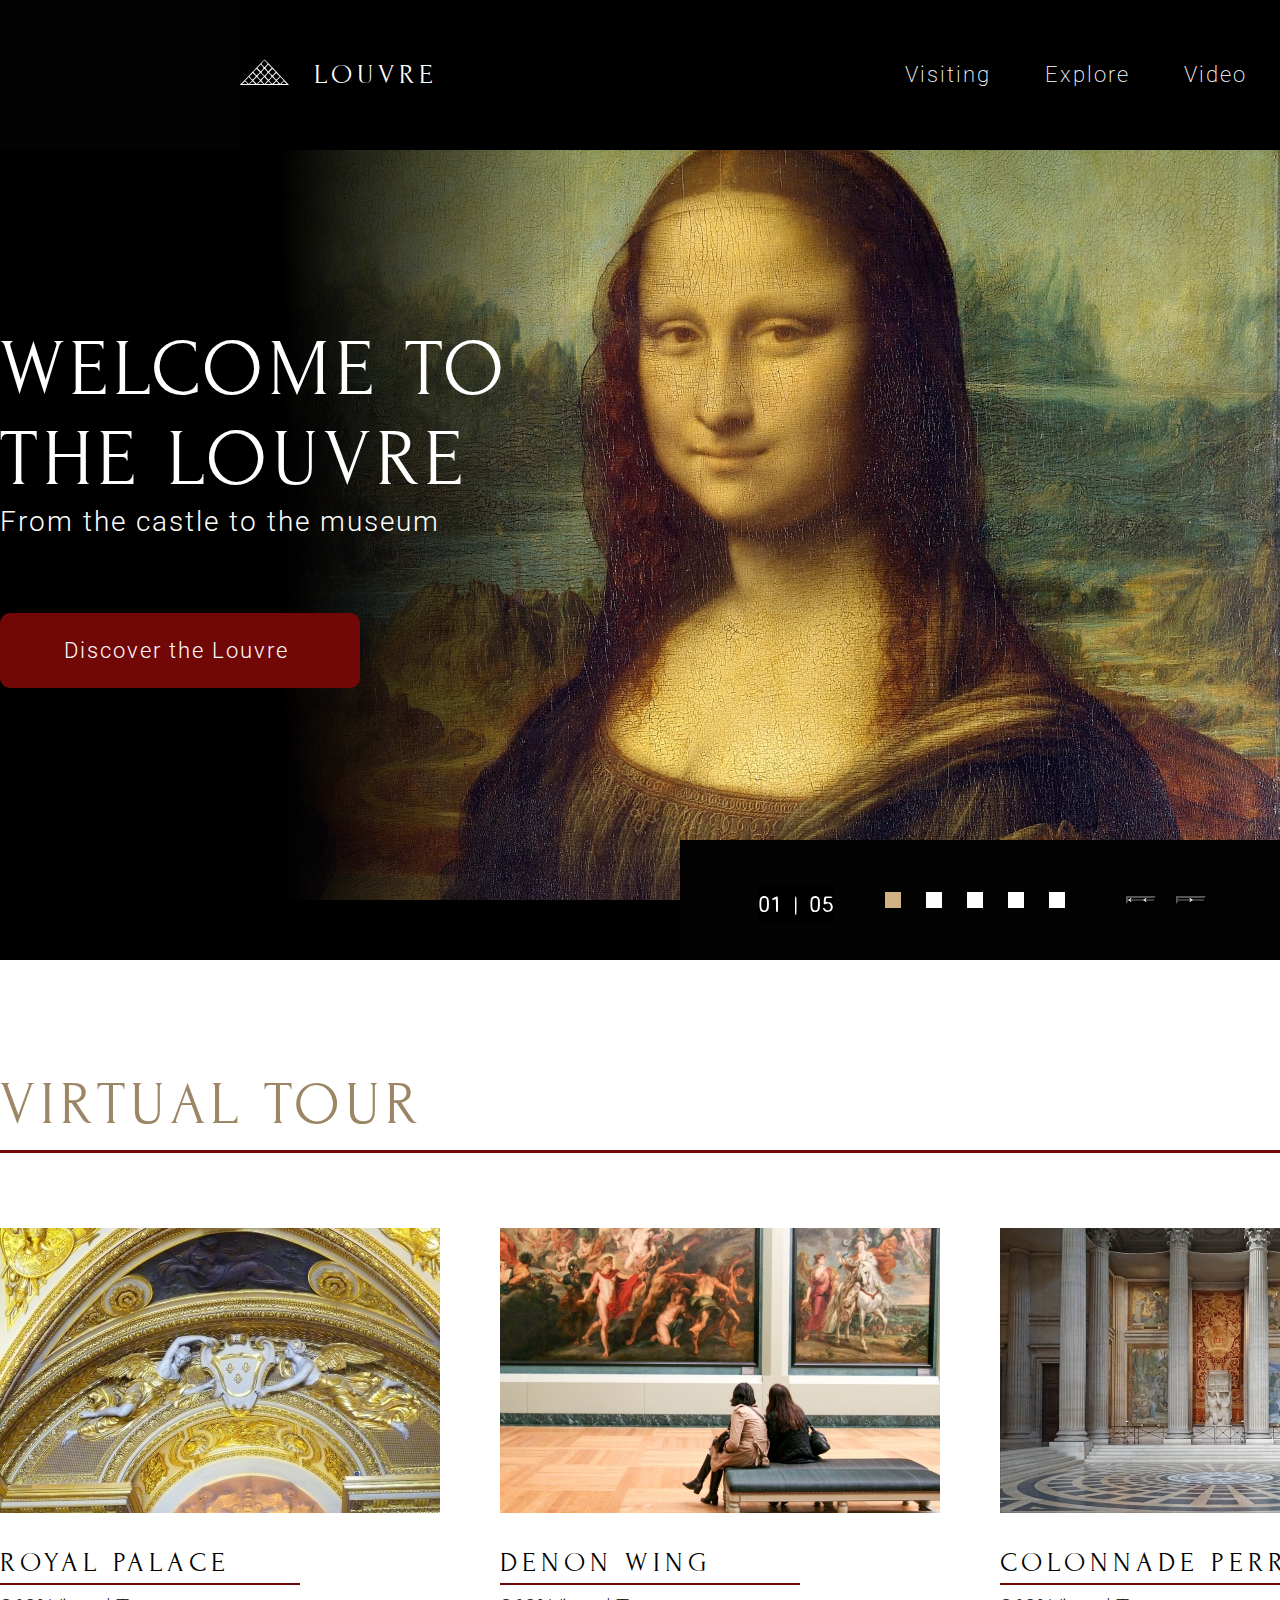
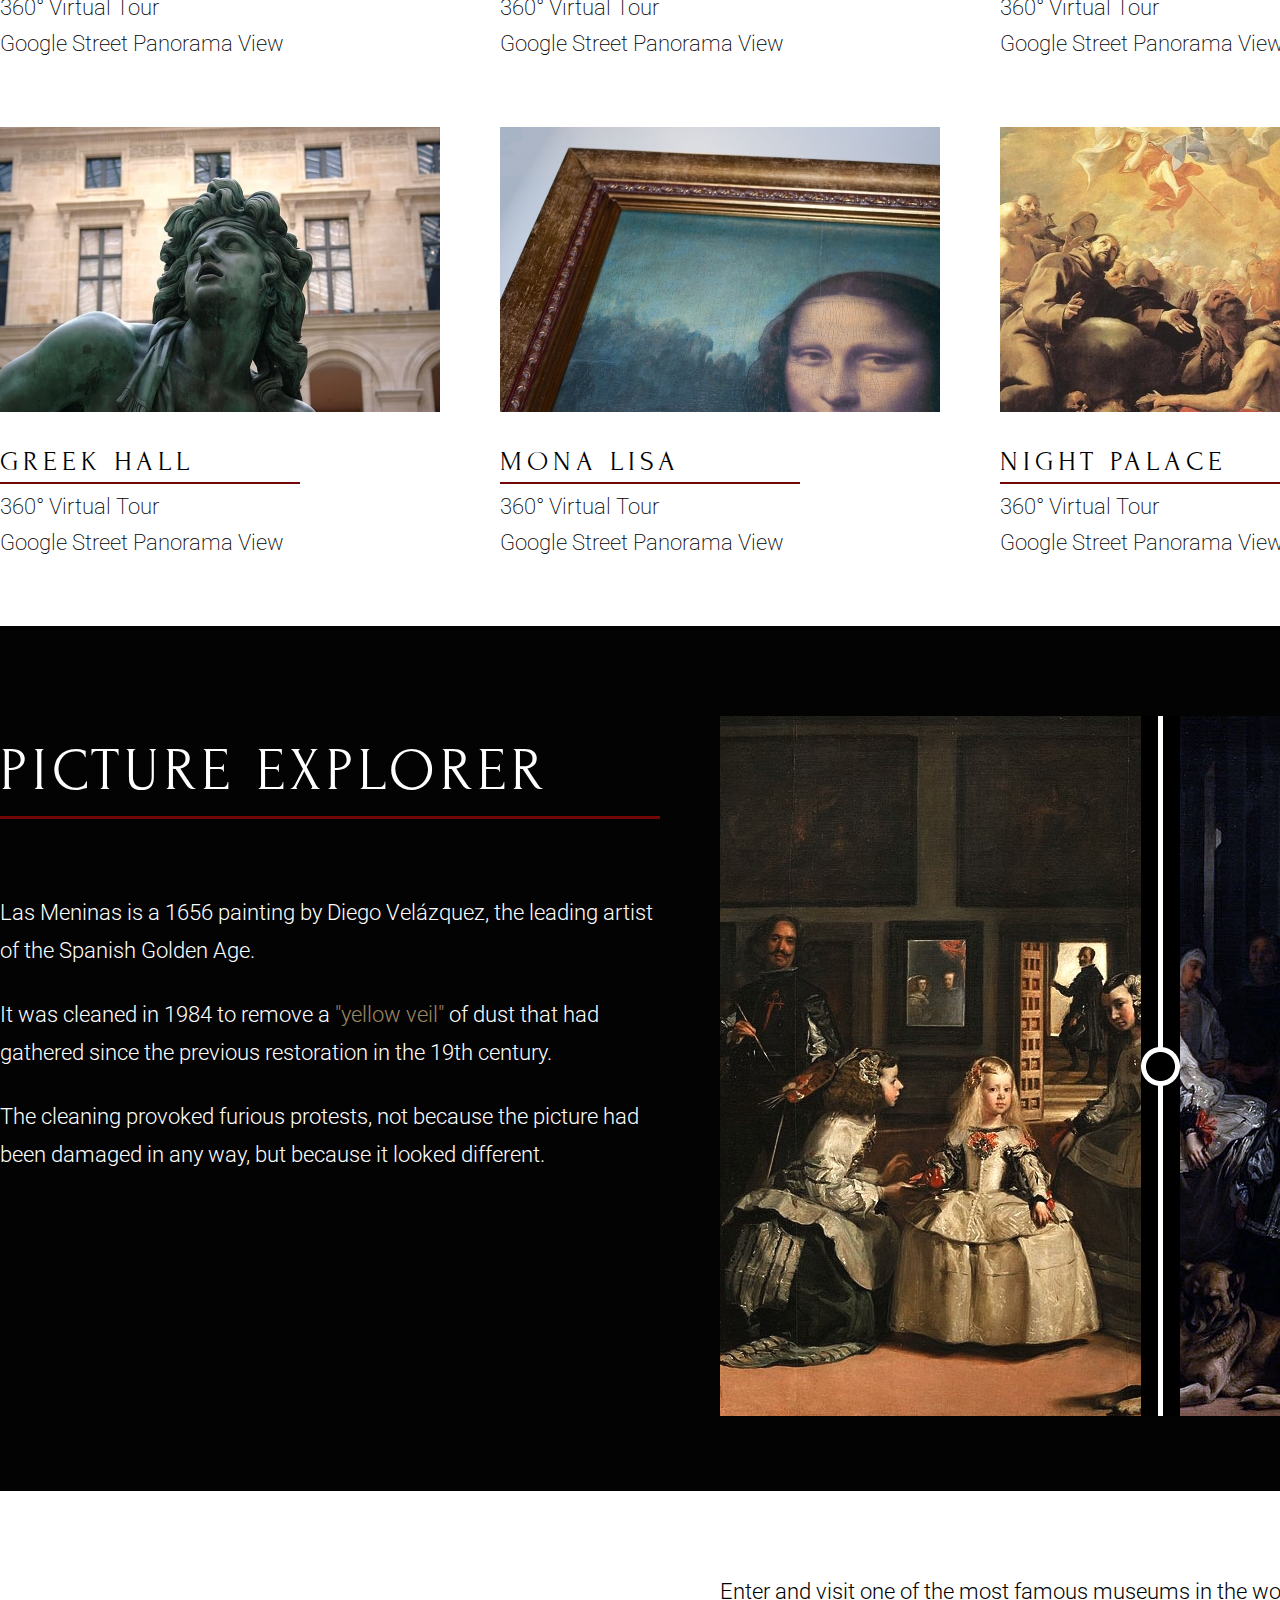
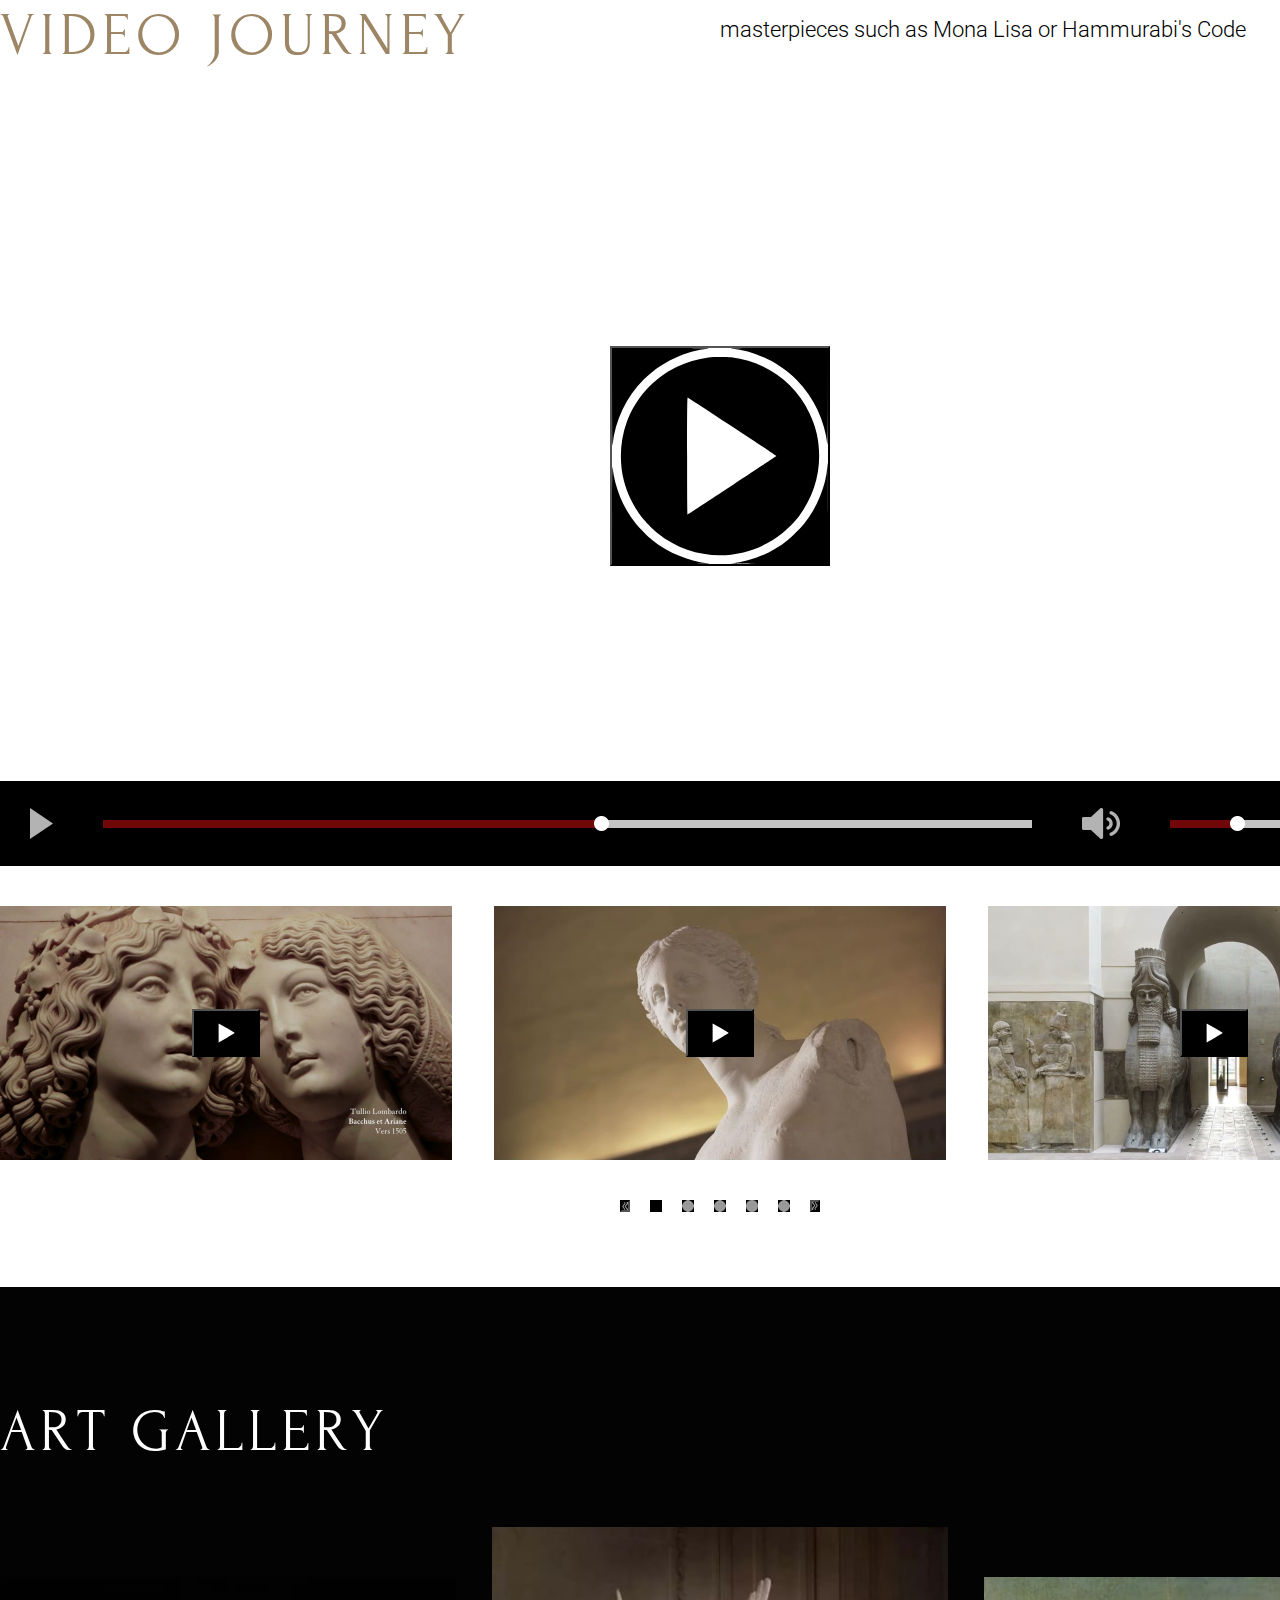
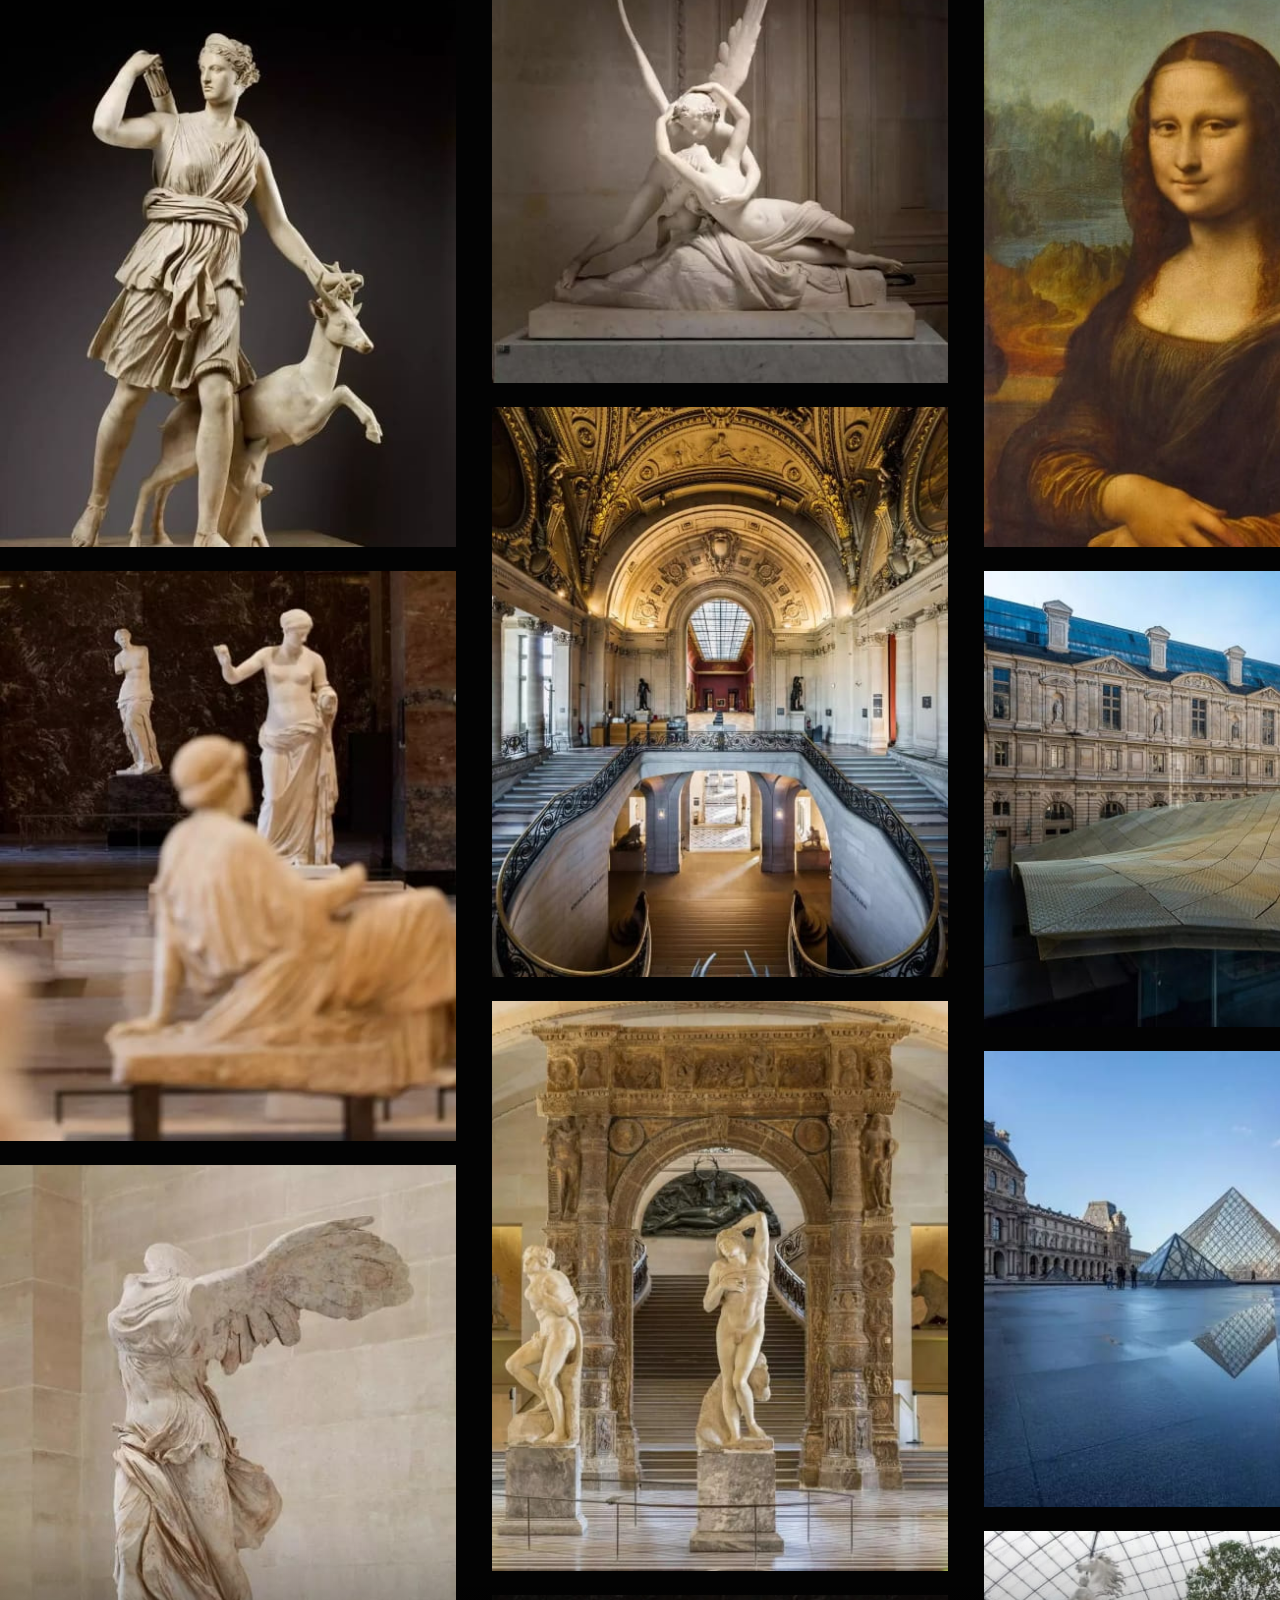
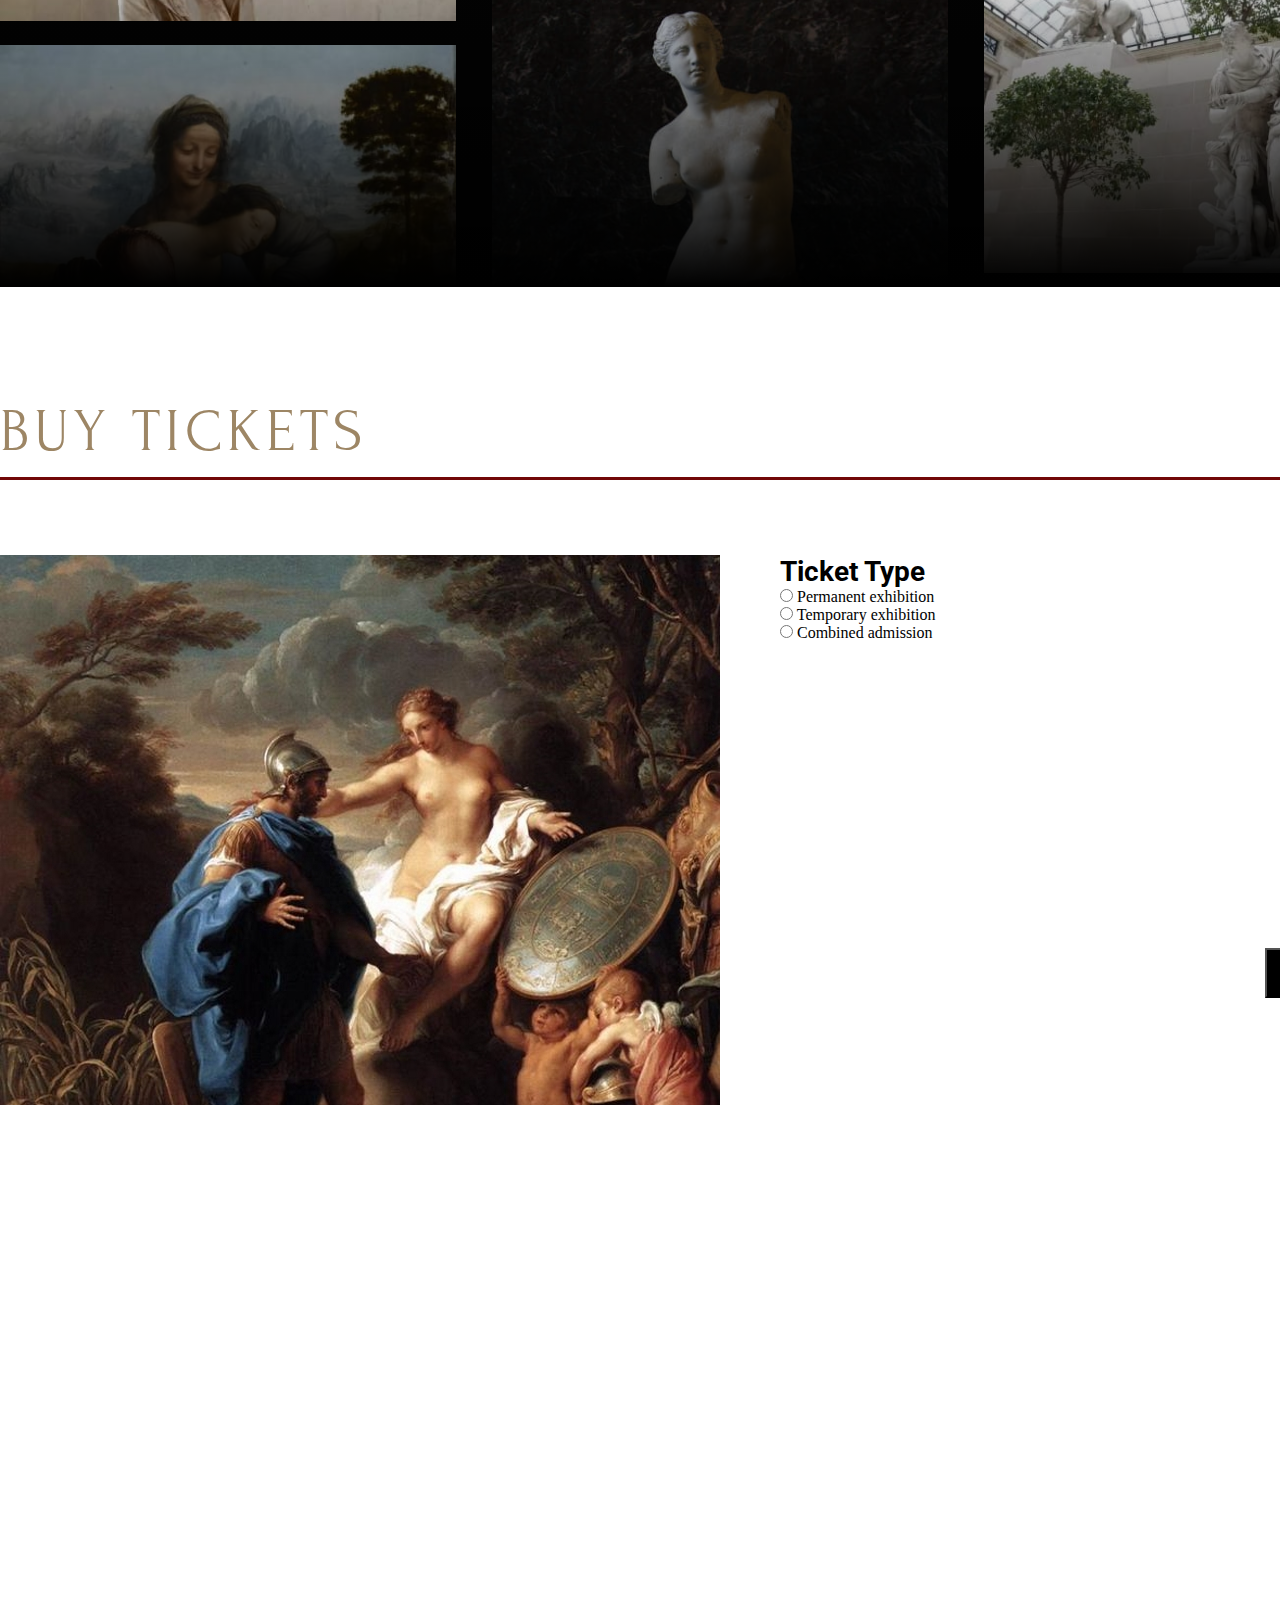
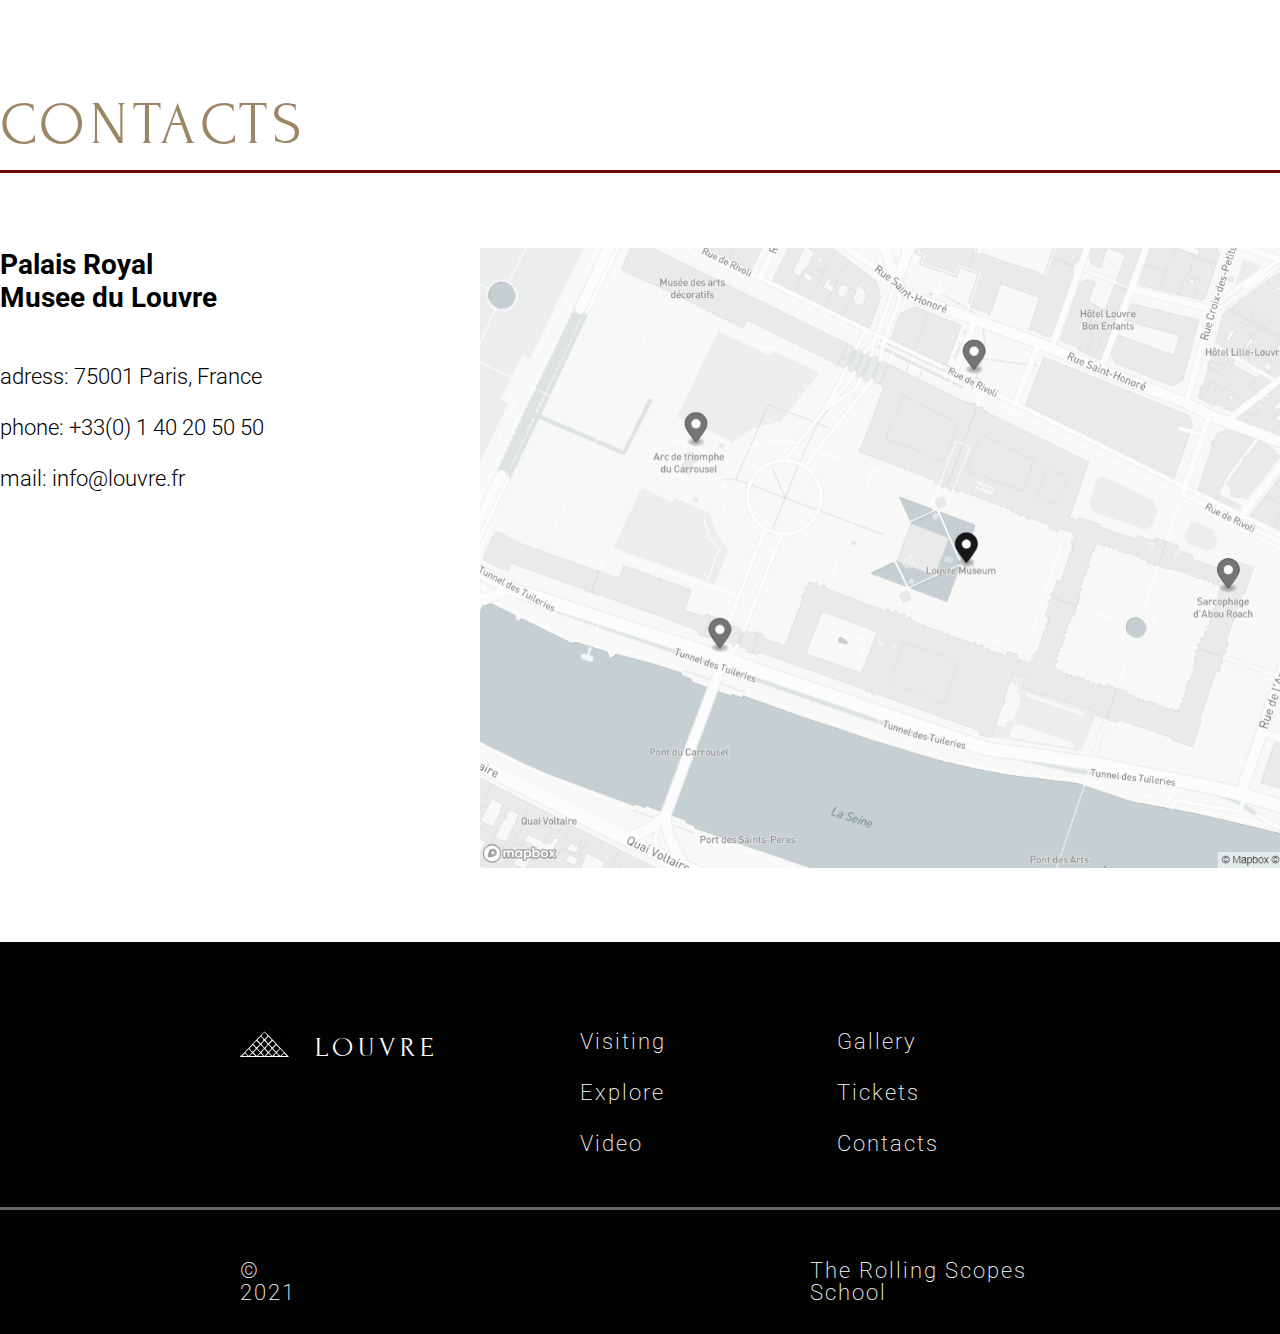
==== commit eab8c8ab: "fix 1 section" ====
--- a/index.html
+++ b/index.html
@@ -6,6 +6,10 @@
     <meta name="viewport" content="width=device-width, initial-scale=1.0">
     <link rel="stylesheet" href="styles.css" />
     <link rel="icon" href="assets/favicon.ico">
+    <link rel="preconnect" href="https://fonts.googleapis.com" />
+    <link rel="preconnect" href="https://fonts.gstatic.com" crossorigin />
+    <link href="https://fonts.googleapis.com/css2?family=Forum&family=Roboto:wght@100;300;500;700&display=swap"
+    rel="stylesheet" />
     <title>museum</title>
 </head>
     <body>
@@ -26,9 +30,8 @@
                                 <a href="#explore" class='nv_text_format' id="nv_explore">Explore</a>
                             </li>
                             <li>
-                                <a href="#video"></a>
-                            </li>
-                            <a href="#video" class="nv_text_format" id="nv_video">Video</a>
+                                <a href="#video" class="nv_text_format" id="nv_video">Video</a>
+                            </li>
                             <li>
                                 <a href="#gallery" class="nv_text_format" id="nv_gallery">Gallery</a>
                             </li>
@@ -45,27 +48,29 @@
             </div>
         </header>
         <main>
-            <div id="bg_welcome"></div>
-            <section class="section" id="welcome">
-                <div class="container monalisa_container">
-                    <img id="monalisa_img" src="assets/img/monalisa.png" alt="monalisa_img">
-                    <div class="welcome_pagination_container" id="slider_pagination">
-                        <button class="left_arrow"></button>
-                        <button class="right_arrow"></button>
-                        <a href="/assets/svg/white_slider.svg" class="white_slider"></a>
-                        <a href="/assets/svg/white_slider.svg" class="white_slider2"></a>
-                        <a href="/assets/svg/white_slider.svg" class="white_slider3"></a>
-                        <a href="/assets/svg/white_slider.svg" class="white_slider4"></a>
-                        <a href="/assets/svg/slider2.svg" class="beige_slider"></a>
-                        <a href="/assets/svg/num.svg" class="num"></a>
-                    </div>
-                </div>
-                <div class="welcome_to_louvre">
-                    <h2 class="welcome_to_louvre_h">WELCOME TO THE LOUVRE</h2>
-                    <p class="welcome_to_louvre_p">From the castle to the museum</p>
-                    <div class="discover_button">
-                        <a href="https://www.google.com/maps/@48.8618159,2.3366818,3a,75y,81.55h,73.4t/data=!3m7!1e1!3m5!1sAF1QipOVxZQuSy3Bx9T_HpH_7FtBHDTXvI6SF-A10ocT!2e10!3e12!7i5472!8i2736"
-                        class="discover_button_text">Discover the Louvre</a>
+            <section id="section_welcome">
+                <div class="container container_welcome">
+                    <div id="container_monalisa">
+                        <img id="img_monalisa" src="assets/img/monalisa.png" alt="monalisa">
+                        <div id="slider_pagination">
+                            <button class="welcome_arrow" id="left" ></button>
+                            <button class="welcome_arrow" id="right"></button>
+                            <a class="welcome_slider welcome_white_slider" id="white_first"  href="/assets/svg/white_slider.svg"></a>
+                            <a class="welcome_slider welcome_white_slider" id="white_second" href="/assets/svg/white_slider.svg"></a>
+                            <a class="welcome_slider welcome_white_slider" id="white_third" href="/assets/svg/white_slider.svg"></a>
+                            <a class="welcome_slider welcome_white_slider" id="white_fourth" href="/assets/svg/white_slider.svg"></a>
+                            <a class="welcome_slider" id="beige"  href="/assets/svg/slider2.svg"></a>
+                            <a id="slider_num" href="/assets/svg/num.svg"></a>
+                        </div>
+                    </div>
+                    <div id="container_welcome_header">
+                        <h2 id="welcome_header">WELCOME TO THE LOUVRE</h2>
+                        <p id="welcome_p">From the castle to the museum</p>
+                        <div id="button_discover">
+                            <a id="button_discover_text"
+                            href="https://www.google.com/maps/@48.8618159,2.3366818,3a,75y,81.55h,73.4t/data=!3m7!1e1!3m5!1sAF1QipOVxZQuSy3Bx9T_HpH_7FtBHDTXvI6SF-A10ocT!2e10!3e12!7i5472!8i2736"
+                            >Discover the Louvre</a>
+                        </div>
                     </div>
                 </div>
             </section>
@@ -285,27 +290,25 @@
             </div>
             <nav id='footer-navigation'>
                 <ul class='ul'>
-                    <a href="#visiting">
-                        <li class='footer-nv-visiting'>Visiting</li>
-                    </a>
-                    <a href="#explore">
-                        <li class='footer-nv-explore'>Explore</li>
-                    </a>
-                    <a href="#video">
-                        <li class='footer-nv-video'>Video</li>
-                    </a>
-                    <a href="#gallery">
-                        <li class='footer-nv-gallery'>Gallery</li>
-                    </a>
-                    <a href="#tickets">
-                        <li class='footer-nv-tickets'>Tickets</li>
-                    </a>
-                    <a href="#contacts">
-                        <li class='footer-nv-contacts'>Contacts</li>
-                    </a>
-                    
+                    <li>
+                        <a href="#visiting" class='footer-nv-visiting'>Visiting</a>
+                    </li>
+                    <li>
+                        <a href="#explore" class='footer-nv-explore'>Explore</a>
+                    </li>
+                    <li>
+                        <a href="#video" class='footer-nv-video'>Video</a>
+                    </li>
+                    <li>
+                        <a href="#gallery" class='footer-nv-gallery'>Gallery</a>
+                    </li>
+                    <li>
+                        <a href="#tickets" class='footer-nv-tickets'>Tickets</a>
+                    </li>
+                    <li>
+                        <a href="#contacts" class='footer-nv-contacts'>Contacts</a>
+                    </li>
                 </ul>
-                
             </nav>
             <div id='footer-last-string'>
                 <div id='footer-last-string-rsschool'>The Rolling Scopes School</div>
--- a/styles.css
+++ b/styles.css
@@ -5,7 +5,16 @@
   --font1: 80px;
   --font2: 32px;
 }
-.section {
+* {
+  padding: 0px;
+  margin: 0px;
+  box-sizing: border-box;
+  transition: 0.3s;
+}
+html {
+  scroll-behavior: smooth;
+}
+section {
   /* border: 1px solid red; */
   padding-top: 0px;
   padding-bottom: 0px;
@@ -19,7 +28,7 @@
 }
 .header {
   position: absolute;
-  width: 1440px;
+  width: 100%;
   height: 150px;
   left: 240px;
   top: 0px;
@@ -27,12 +36,10 @@
 }
 .container {
   margin: 0 auto;
-  width: 1440px;
-  height: 150px;
-  left: -240px;
-  top: 0px;
-
-  background: #030303;
+  max-width: 1440px;
+}
+.container_welcome {
+  position: relative;
 }
 .header-container {
   display: flex;
@@ -42,7 +49,7 @@
 }
 #bg {
   position: absolute;
-  width: 1920px;
+  width: 100%;
   height: 150px;
   left: -240px;
   top: 0px;
@@ -114,20 +121,16 @@
 
   color: #ffffff;
 }
-.monalisa_container {
-  position: absolute;
-  width: 1000px;
-  height: 810px;
-  left: 440px;
-  top: 0px;
-}
-#monalisa_img {
+#container_monalisa {
+  height: 750px;
+}
+#img_monalisa {
   position: absolute;
   width: 1000px;
   height: 750px;
   right: 0px;
   top: 0px;
-
+  background-position: calc(100% - 20px) calc(100% - 10px);
   background: linear-gradient(
       90deg,
       #000000 0%,
@@ -140,14 +143,11 @@
   position: absolute;
   width: 600px;
   height: 120px;
-  left: 400px;
-  top: 690px;
-}
-.welcome_pagination_container {
   right: 0px;
-  bottom: 0px;
+  bottom: -60px;
   background: #030303;
 }
+
 #arrows {
   position: absolute;
   width: 80px;
@@ -156,85 +156,58 @@
   top: 746px;
   /* z-index: -1; */
 }
-.left_arrow {
+.welcome_arrow {
   position: absolute;
   width: 30px;
   height: 8px;
+  bottom: 56px;
+  background-size: contain;
+}
+#left {
   right: 124px;
-  bottom: 56px;
   content: url(assets/svg/left_arrow.svg);
   /* background: #ffffff; */
-  background-size: contain;
+  
   background-image: url('assets/svg/left_arrow.svg');
 }
-.right_arrow {
-  position: absolute;
-  width: 30px;
-  height: 8px;
+#right {
   right: 74px;
-  bottom: 56px;
   content: url(assets/svg/right_arrow\\(1\).svg);
-  /* background: #ffffff; */
-  /* transform: rotate(-180deg); */
-  background-size: contain;
   background-image: url('assets/svg/right_arrow\ \(1\).svg');
 }
-.white_slider {
+.welcome_slider {
   position: absolute;
   width: 16px;
   height: 16px;
+  background-size: contain;
+}
+.welcome_white_slider {
+  background: #ffffff;
+  background-image: url('assets/svg/white_slider.svg');
+}
+#white_first {
   right: 215px;
   bottom: 52px;
-
-  background: #ffffff;
-  background-size: contain;
-  background-image: url('assets/svg/white_slider.svg');
-}
-.white_slider2 {
-  position: absolute;
-  width: 16px;
-  height: 16px;
+}
+#white_second {
   right: 256px;
   bottom: 52px;
-
-  background: #ffffff;
-  background-size: contain;
-  background-image: url('assets/svg/white_slider.svg');
-}
-.white_slider3 {
-  position: absolute;
-  width: 16px;
-  height: 16px;
+}
+#white_third {
   right: 297px;
   bottom: 52px;
-
-  background: #ffffff;
-  background-size: contain;
-  background-image: url('assets/svg/white_slider.svg');
-}
-.white_slider4 {
-  position: absolute;
-  width: 16px;
-  height: 16px;
+}
+#white_fourth {
   right: 338px;
   bottom: 52px;
-
-  background: #ffffff;
-  background-size: contain;
-  background-image: url('assets/svg/white_slider.svg');
-}
-.beige_slider {
-  position: absolute;
-  width: 16px;
-  height: 16px;
+}
+#beige {
   right: 379px;
   bottom: 52px;
-
   background: #d2b183;
-  background-size: contain;
   background-image: url('assets/svg/slider2.svg');
 }
-.num {
+#slider_num {
   position: absolute;
   width: 76px;
   height: 40px;
@@ -262,14 +235,14 @@
   top: 44px;
   bottom: 36px;
 }
-.welcome_to_louvre {
+#container_welcome_header {
   position: absolute;
   width: 598px;
   height: 388px;
   left: 0px;
   top: 150px;
 }
-.welcome_to_louvre_h {
+#welcome_header {
   position: absolute;
   width: 593px;
   height: 180px;
@@ -288,7 +261,7 @@
 
   color: #ffffff;
 }
-.welcome_to_louvre_p {
+#welcome_p {
   position: absolute;
   width: 445px;
   height: 33px;
@@ -306,7 +279,7 @@
 
   color: #ffffff;
 }
-.discover_button {
+#button_discover {
   position: absolute;
   width: 360px;
   height: 75px;
@@ -316,7 +289,7 @@
   background: #710707;
   border-radius: 10px;
 }
-.discover_button_text {
+#button_discover_text {
   position: absolute;
   width: 232px;
   height: 75px;
@@ -386,9 +359,9 @@
 }
 main {
   position: absolute;
-  width: 1440px;
+  width: 100%;
   height: 8717px;
-  left: 240px;
+  /* left: 240px; */
   top: 150px;
 }
 #bg_welcome {
@@ -413,12 +386,10 @@
   color: var(--font-gold);
 }
 
-#welcome {
-  position: absolute;
-  width: 1440px;
+#section_welcome {
+  width: 100%;
   height: 810px;
-  left: 0px;
-  top: 0px;
+  background-color: #000000;
 }
 #visiting {
   position: absolute;
@@ -654,7 +625,7 @@
   width: 660px;
   height: 90px;
   left: 0px;
-  top: 0px;
+  top: 75px;
 
   font-family: Forum;
   font-style: normal;
@@ -674,7 +645,7 @@
   width: 660px;
   height: 3px;
   left: 0px;
-  top: 115px;
+  top: 190px;
 
   background: #710707;
   border-radius: 0px;
@@ -685,7 +656,7 @@
   width: 660px;
   height: 77px;
   left: 0px;
-  top: 193px;
+  top: 268px;
 
   font-family: Roboto;
   font-style: normal;
@@ -701,7 +672,7 @@
   width: 660px;
   height: 77px;
   left: 0px;
-  top: 295px;
+  top: 370px;
 
   font-family: Roboto;
   font-style: normal;
@@ -717,7 +688,7 @@
   width: 660px;
   height: 77px;
   left: 0px;
-  top: 397px;
+  top: 472px;
 
   font-family: Roboto;
   font-style: normal;
@@ -733,7 +704,7 @@
   width: 440px;
   height: 700px;
   left: 720px;
-  top: 15px;
+  top: 90px;
 
   background: url(/assets/img/explore1.png);
   background-size: contain;
@@ -745,7 +716,7 @@
   width: 720px;
   height: 700px;
   left: 720px;
-  top: 15px;
+  top: 90px;
 
   background: url(/assets/img/explore2.png);
   background-size: contain;
@@ -758,7 +729,7 @@
   width: 39px;
   height: 700px;
   left: 1141px;
-  top: 15px;
+  top: 90px;
 
   background: #ffffff;
   background-image: url('assets/img/explore-rectangle.png');
@@ -1015,7 +986,7 @@
   width: 518px;
   height: 90px;
   left: 0px;
-  top: 0px;
+  top: 75px;
 
   font-family: Forum;
   font-style: normal;
@@ -1034,7 +1005,7 @@
   width: 456px;
   height: 570px;
   left: 0px;
-  top: 215px;
+  top: 290px;
 
   background: url(assets/img/gallery-img1.png);
   border-radius: 0px;
@@ -1045,7 +1016,7 @@
   width: 456px;
   height: 456px;
   left: 492px;
-  top: 165px;
+  top: 240px;
 
   background: url(assets/img/gallery-img2.png);
   border-radius: 0px;
@@ -1056,7 +1027,7 @@
   width: 456px;
   height: 570px;
   left: 984px;
-  top: 215px;
+  top: 290px;
 
   background: url(assets/img/gallery-img3.png);
   border-radius: 0px;
@@ -1067,7 +1038,7 @@
   width: 456px;
   height: 570px;
   left: 0px;
-  top: 809px;
+  top: 884px;
 
   background: url(assets/img/gallery-img4.png);
   border-radius: 0px;
@@ -1078,7 +1049,7 @@
   width: 456px;
   height: 570px;
   left: 492px;
-  top: 645px;
+  top: 720px;
 
   background: url(assets/img/gallery-img5.png);
   border-radius: 0px;
@@ -1089,7 +1060,7 @@
   width: 456px;
   height: 456px;
   left: 984px;
-  top: 809px;
+  top: 884px;
 
   background: url(assets/img/gallery-img6.png);
   border-radius: 0px;
@@ -1100,7 +1071,7 @@
   width: 456px;
   height: 456px;
   left: 0px;
-  top: 1403px;
+  top: 1478px;
 
   background: url(assets/img/gallery-img7.png);
   border-radius: 0px;
@@ -1111,7 +1082,7 @@
   width: 456px;
   height: 570px;
   left: 492px;
-  top: 1239px;
+  top: 1314px;
 
   background: url(assets/img/gallery-img8.png);
   border-radius: 0px;
@@ -1122,7 +1093,7 @@
   width: 456px;
   height: 456px;
   left: 984px;
-  top: 1289px;
+  top: 1364px;
 
   background: url(assets/img/gallery-img9.png);
   border-radius: 0px;
@@ -1133,7 +1104,7 @@
   width: 456px;
   height: 242px;
   left: 0px;
-  top: 1883px;
+  top: 1958px;
 
   background: url(assets/img/gallery-img10.png);
   border-radius: 0px;
@@ -1144,7 +1115,7 @@
   width: 456px;
   height: 292px;
   left: 492px;
-  top: 1833px;
+  top: 1908px;
 
   background: url(assets/img/gallery-img11.png);
   border-radius: 0px;
@@ -1155,7 +1126,7 @@
   width: 456px;
   height: 342px;
   left: 984px;
-  top: 1769px;
+  top: 1844px;
 
   background: url(assets/img/gallery-img12.png);
   border-radius: 0px;
@@ -1166,7 +1137,7 @@
   width: 1440px;
   height: 360px;
   left: 0px;
-  top: 1765px;
+  top: 1840px;
 
   background: linear-gradient(180deg, rgba(0, 0, 0, 0) 0%, #000000 100%);
 }
@@ -1717,7 +1688,7 @@
   height: 26px;
   left: 0px;
   top: 0px;
-
+  text-decoration: none;
   font-family: Roboto;
   font-style: normal;
   font-weight: 200;
@@ -1735,7 +1706,7 @@
   height: 26px;
   left: 0px;
   top: 51px;
-
+  text-decoration: none;
   font-family: Roboto;
   font-style: normal;
   font-weight: 200;
@@ -1753,7 +1724,7 @@
   height: 26px;
   left: 0px;
   bottom: 0px;
-
+  text-decoration: none;
   font-family: Roboto;
   font-style: normal;
   font-weight: 200;
@@ -1771,7 +1742,7 @@
   height: 26px;
   left: 257px;
   top: 0px;
-
+  text-decoration: none;
   font-family: Roboto;
   font-style: normal;
   font-weight: 200;
@@ -1789,7 +1760,7 @@
   height: 26px;
   left: 257px;
   top: 51px;
-
+  text-decoration: none;
   font-family: Roboto;
   font-style: normal;
   font-weight: 200;
@@ -1807,7 +1778,7 @@
   height: 26px;
   right: 0px;
   bottom: 0px;
-
+  text-decoration: none;
   font-family: Roboto;
   font-style: normal;
   font-weight: 200;
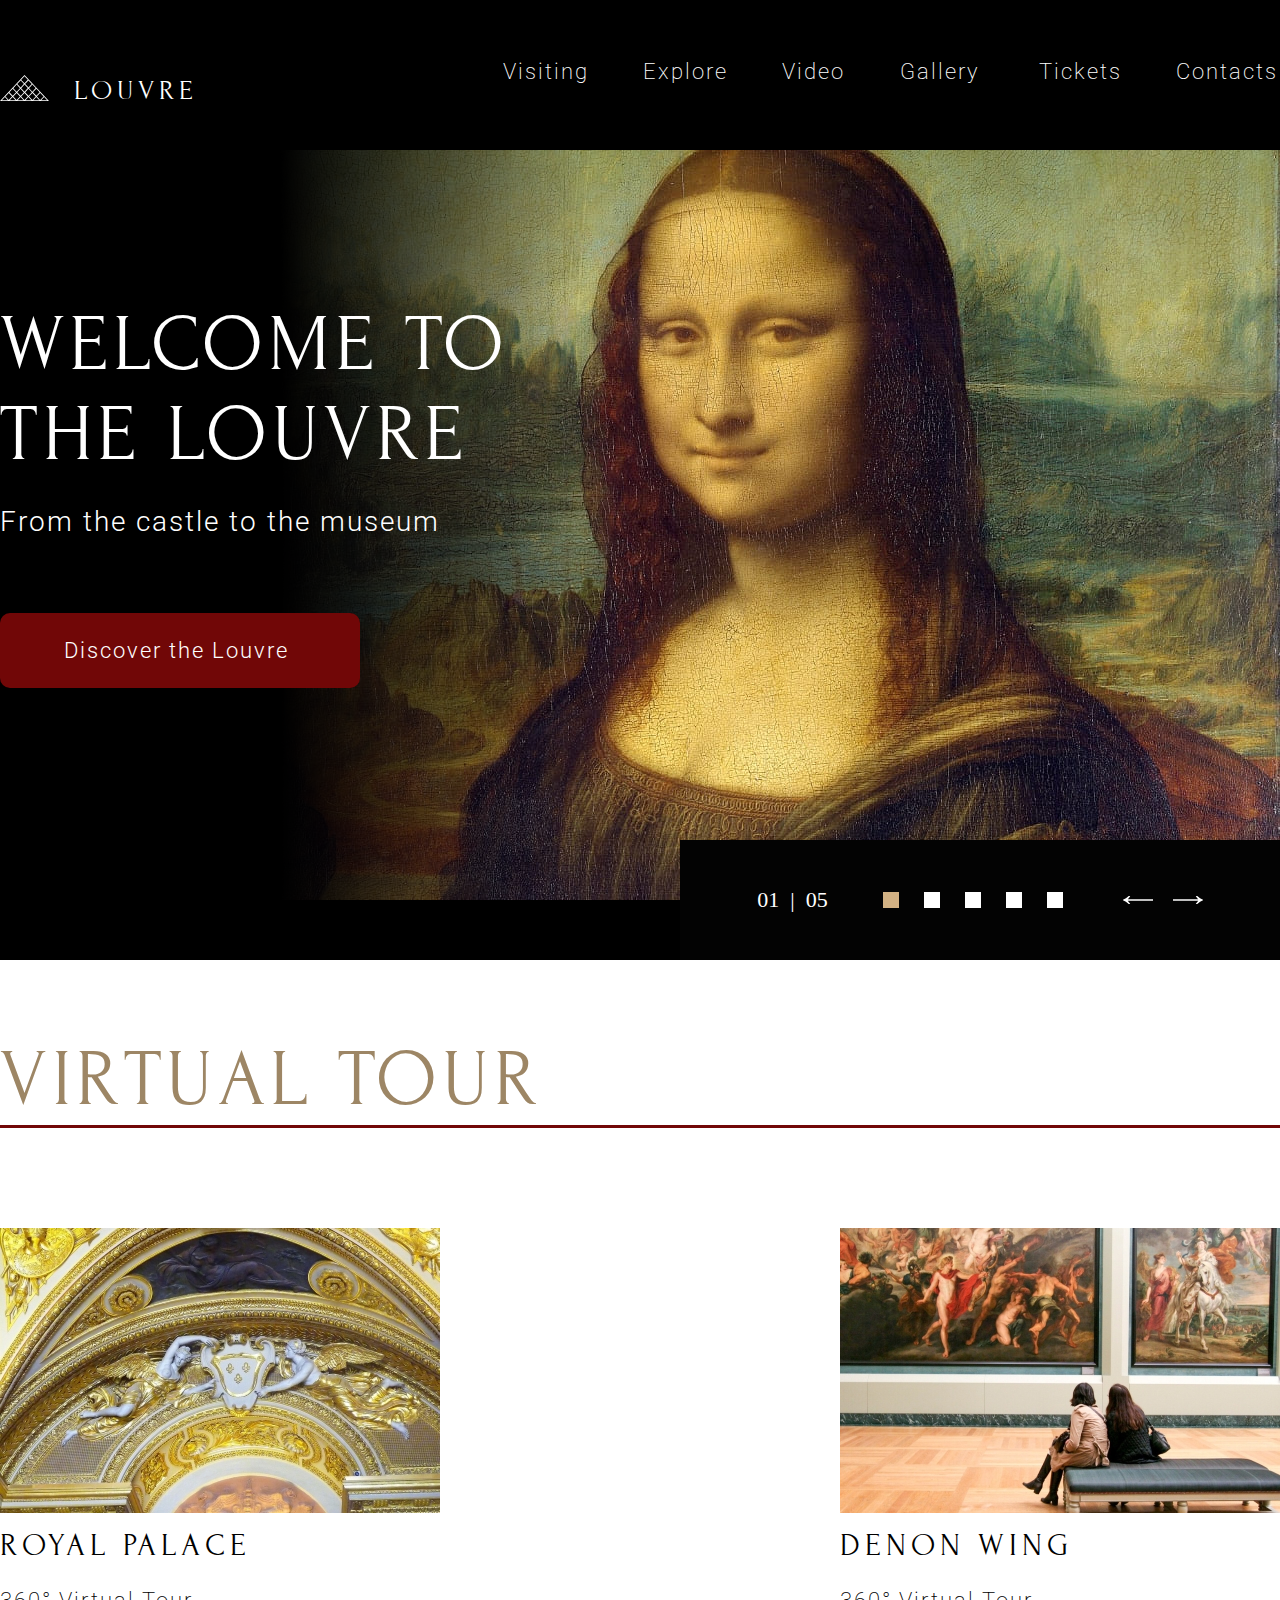
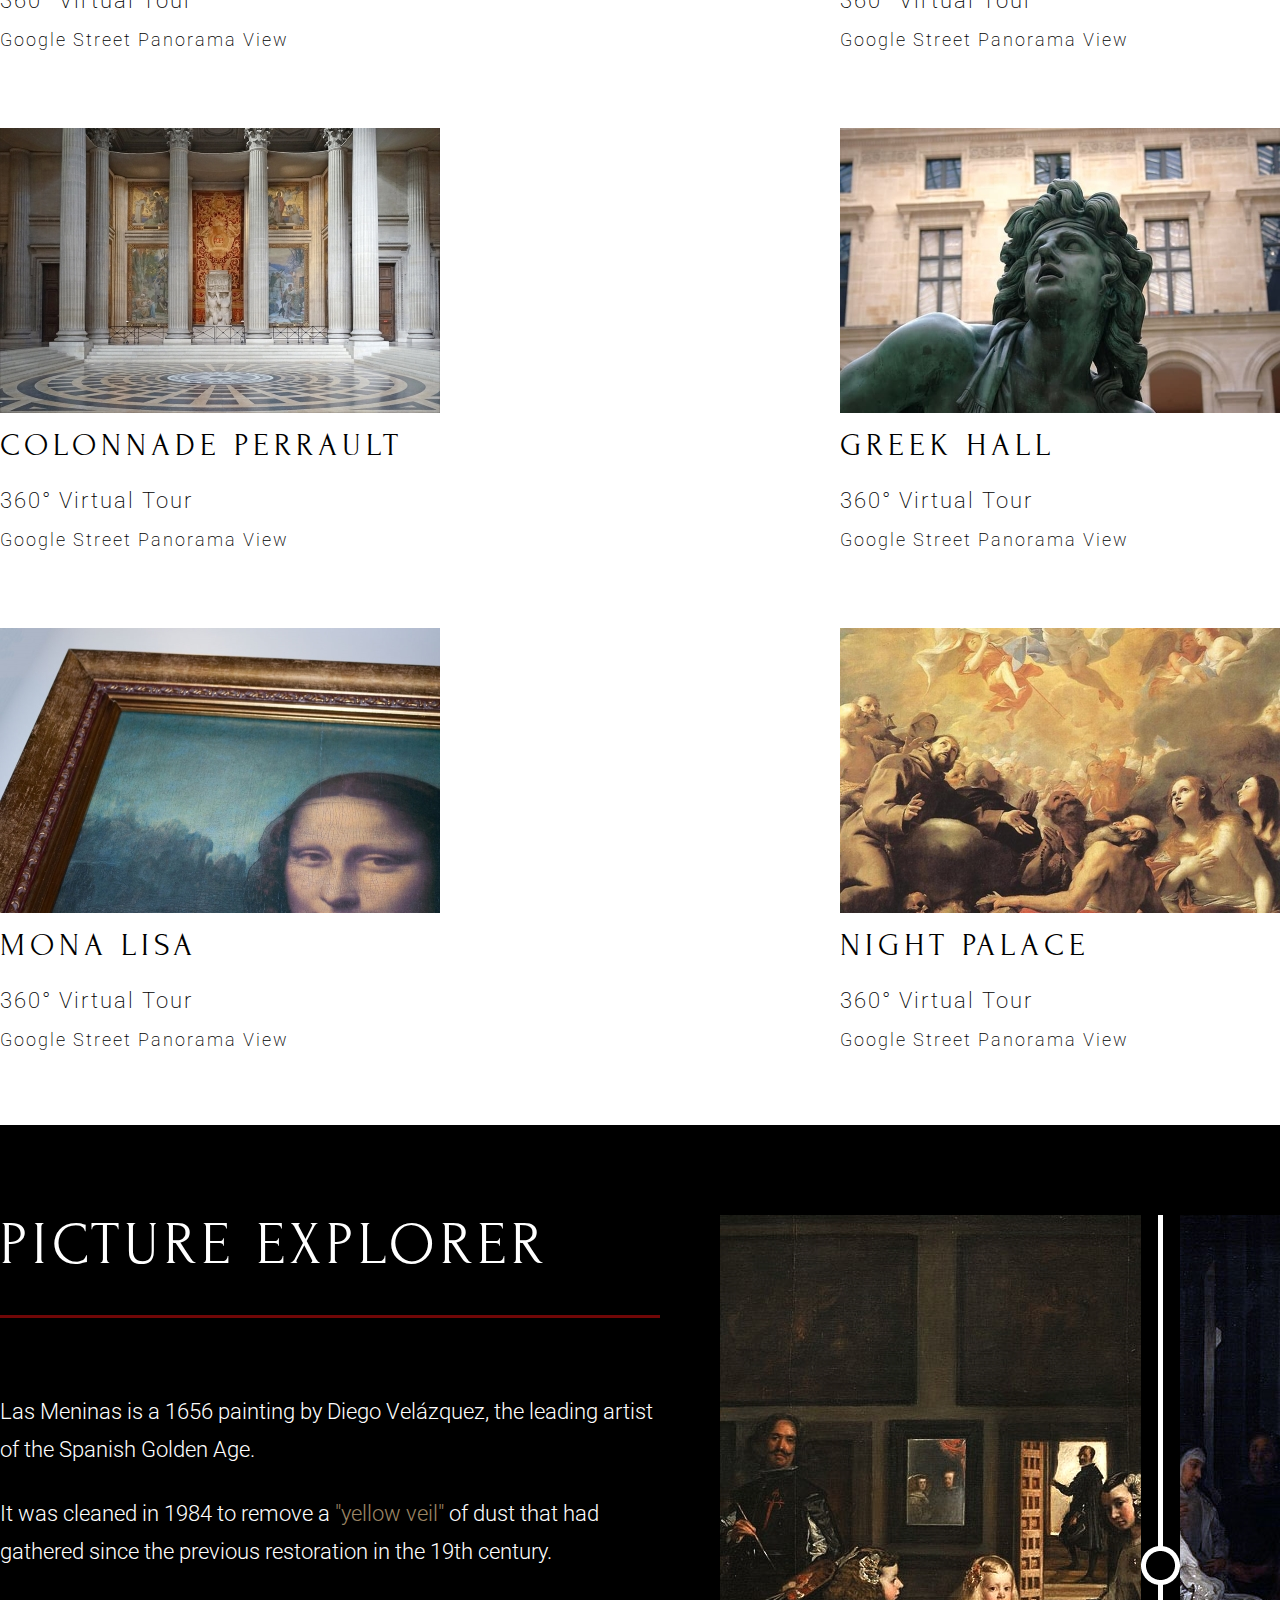
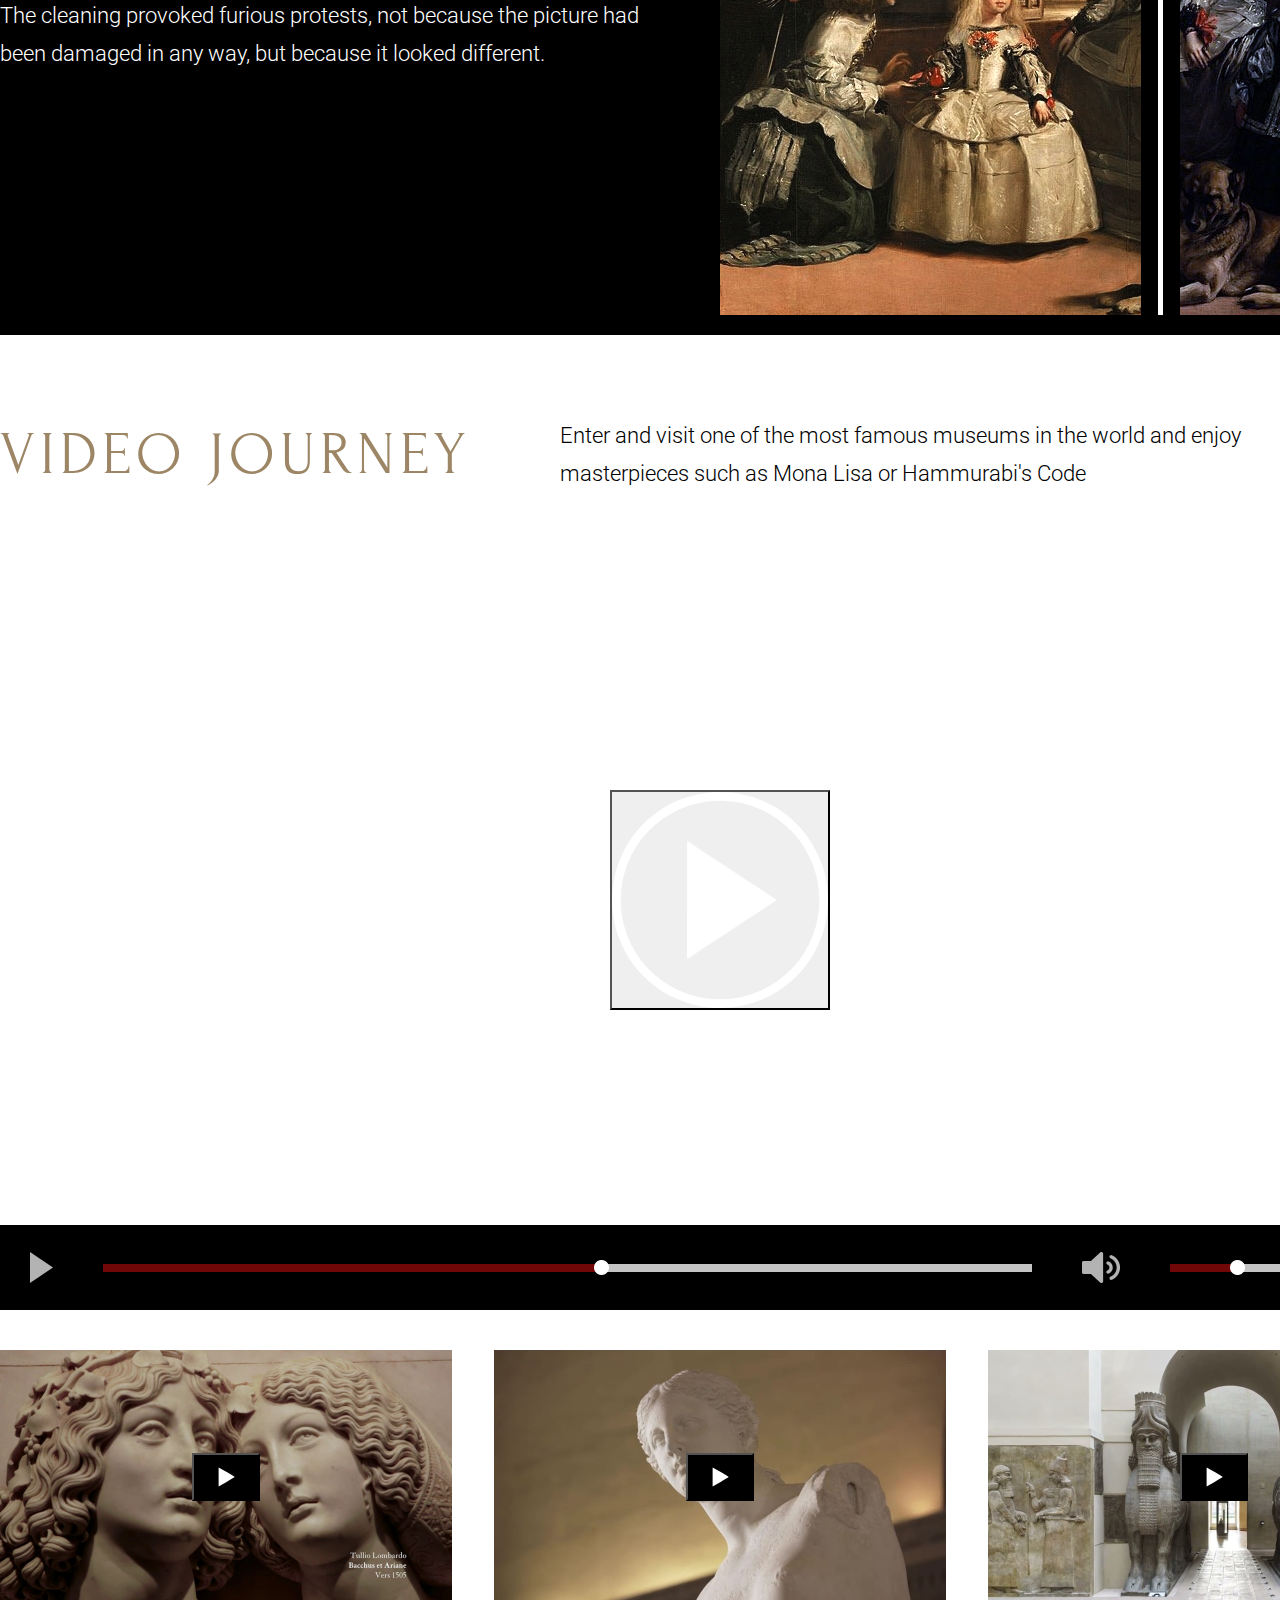
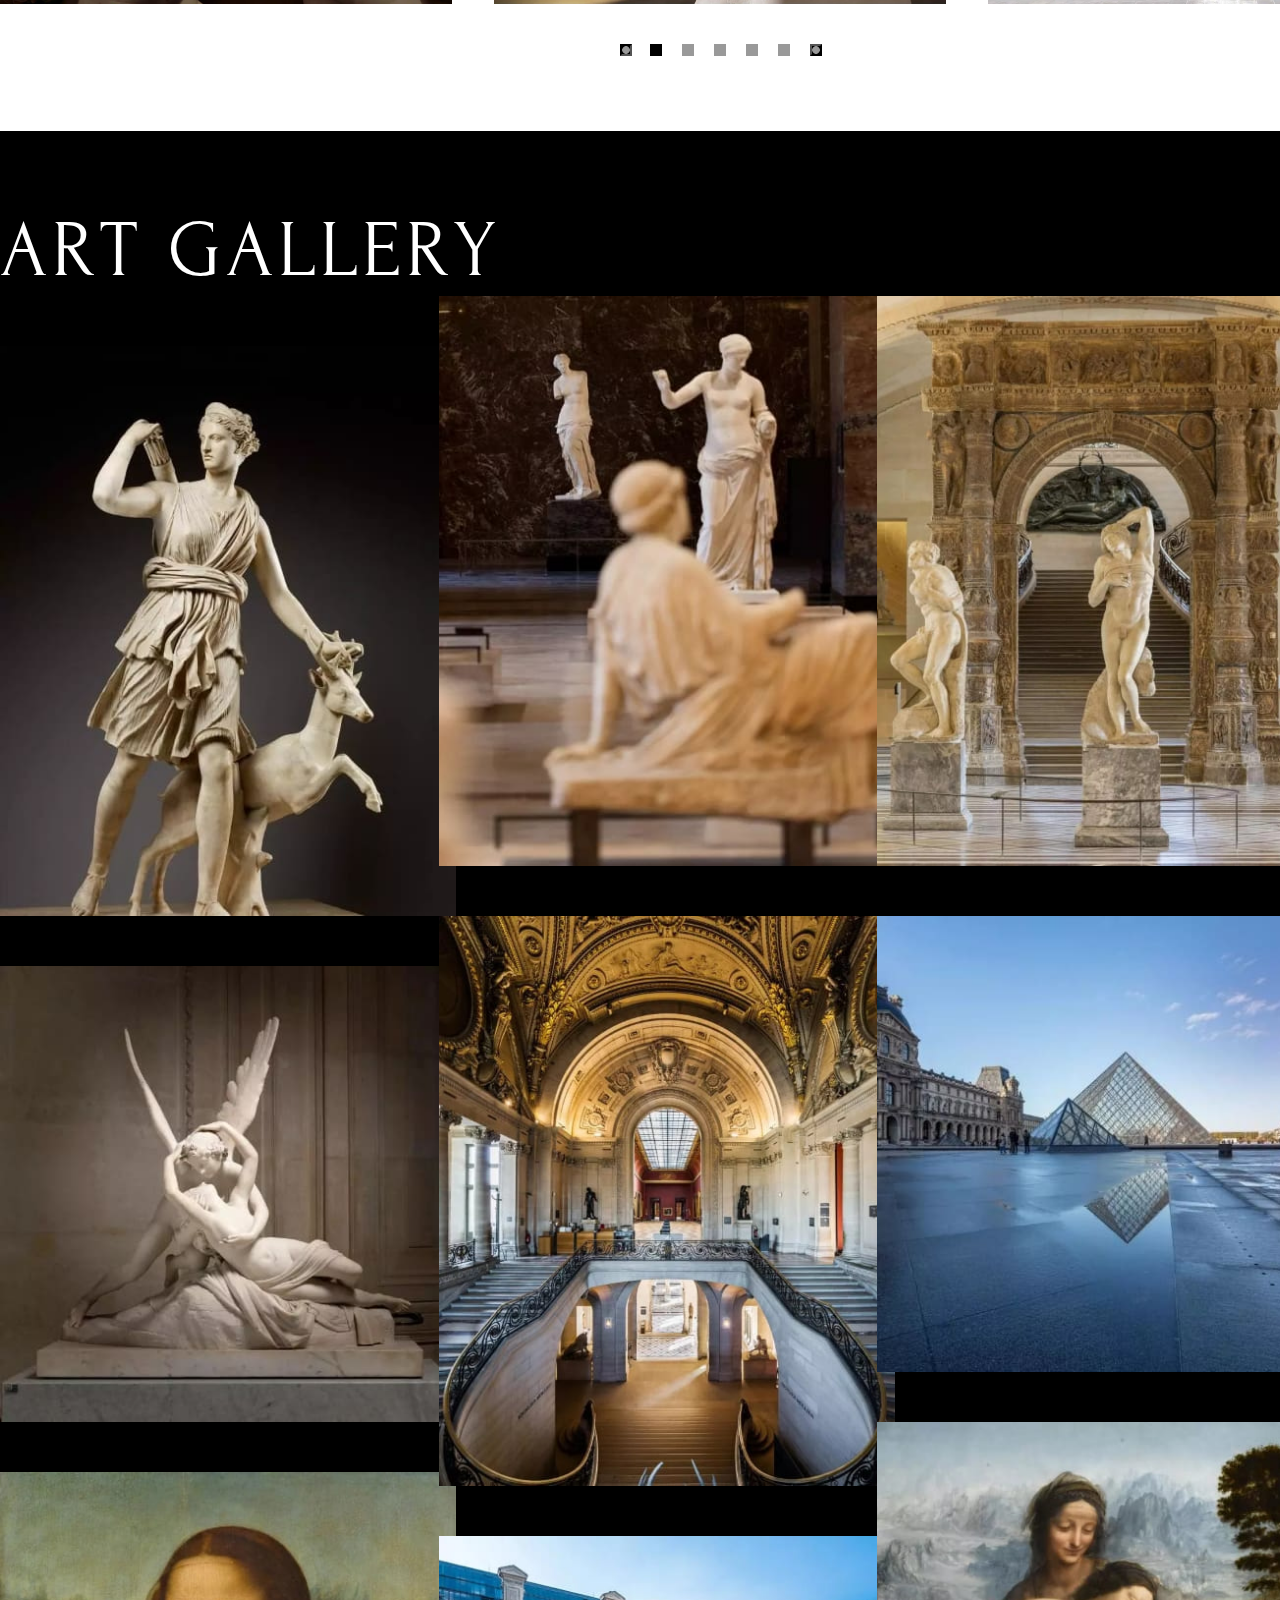
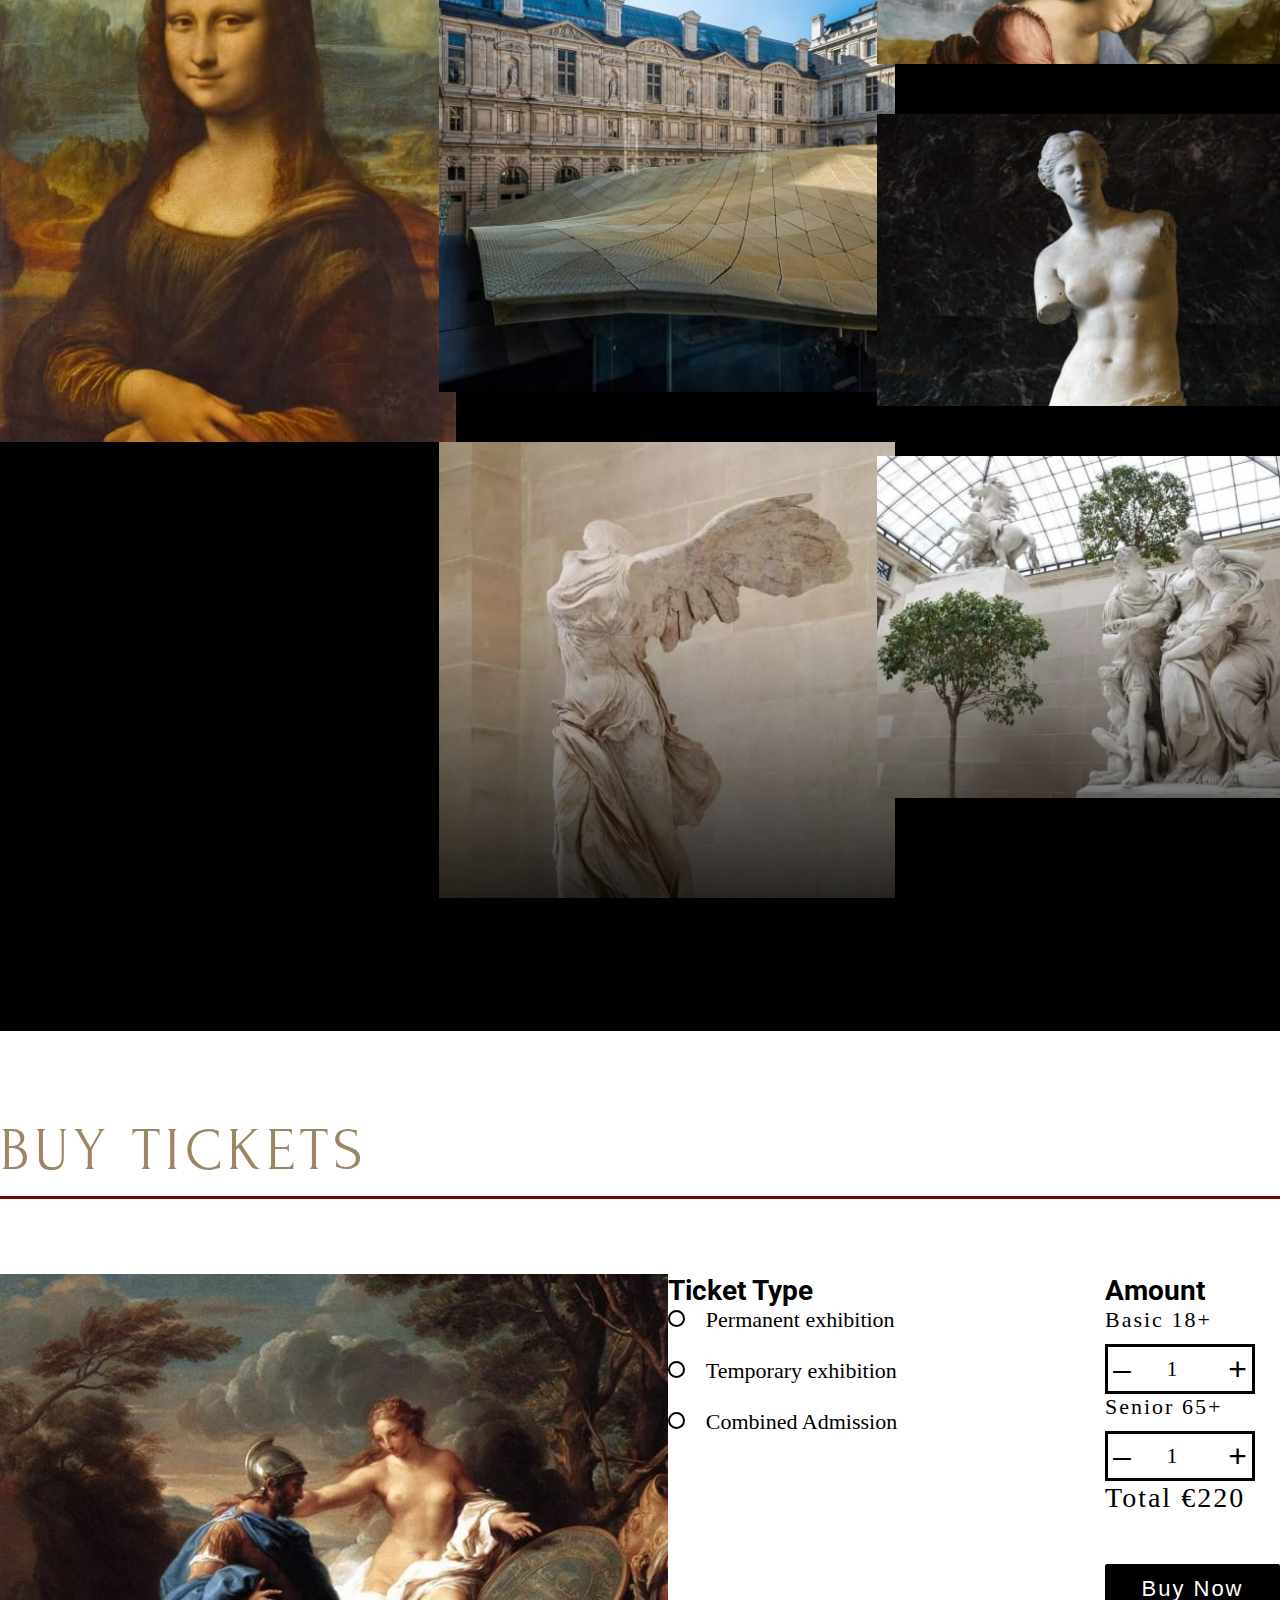
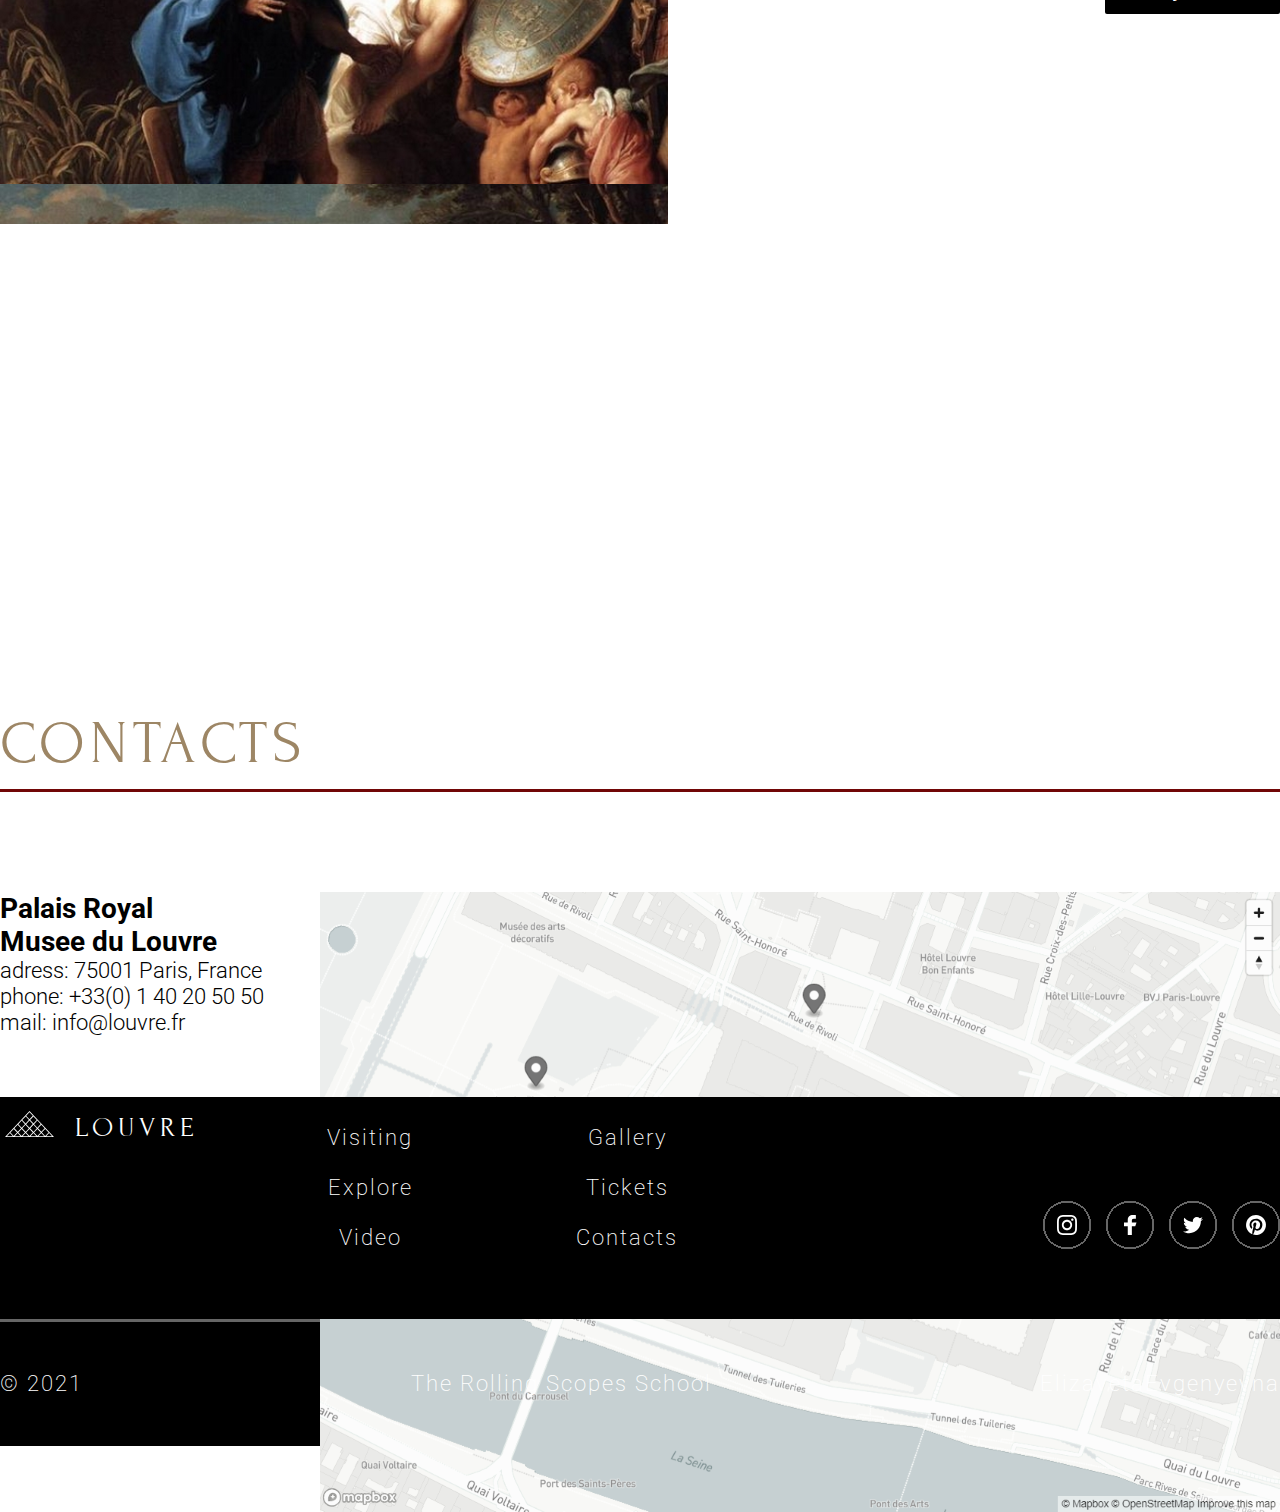
==== commit 5d597451: "fix centralization" ====
--- a/index.html
+++ b/index.html
@@ -18,7 +18,7 @@
                 <div id="logo">
                     <h1 id="logo_text"
                     >Louvre</h1>
-                    <a href="/assets/svg/logo.svg" class="logo_icon"></a>
+                    <a href="/assets/svg/logo (1).svg" class="logo_icon"></a>
                 </div>
                 <nav id="navigation">
                     <nav>
@@ -53,14 +53,20 @@
                     <div id="container_monalisa">
                         <img id="img_monalisa" src="assets/img/monalisa.png" alt="monalisa">
                         <div id="slider_pagination">
-                            <button class="welcome_arrow" id="left" ></button>
-                            <button class="welcome_arrow" id="right"></button>
-                            <a class="welcome_slider welcome_white_slider" id="white_first"  href="/assets/svg/white_slider.svg"></a>
-                            <a class="welcome_slider welcome_white_slider" id="white_second" href="/assets/svg/white_slider.svg"></a>
-                            <a class="welcome_slider welcome_white_slider" id="white_third" href="/assets/svg/white_slider.svg"></a>
-                            <a class="welcome_slider welcome_white_slider" id="white_fourth" href="/assets/svg/white_slider.svg"></a>
-                            <a class="welcome_slider" id="beige"  href="/assets/svg/slider2.svg"></a>
-                            <a id="slider_num" href="/assets/svg/num.svg"></a>
+                            <div>
+                                <div class="welcome-slide-num">01&nbsp;&nbsp;|&nbsp;&nbsp;05</div>
+                            </div>
+                            <div class="slider_container">
+                                <div class="welcome_beige_slider"></div>
+                                <div class="welcome_white_slider"></div>
+                                <div class="welcome_white_slider"></div>
+                                <div class="welcome_white_slider"></div>
+                                <div class="welcome_white_slider"></div>
+                            </div>
+                            <div class="arrow_container">
+                                <button class="welcome_arrow" id="left" ></button>
+                                <button class="welcome_arrow" id="right"></button>
+                            </div>
                         </div>
                     </div>
                     <div id="container_welcome_header">
@@ -74,247 +80,273 @@
                     </div>
                 </div>
             </section>
-            <section class="section" id="visiting">
-                <h2 class="section-title" id="section2-title">VIRTUAL TOUR</h2>
-                <div class="visiting-rectangle"></div>
-                <a href="https://www.google.com/maps/@48.8606882,2.3356791,3a,90y,328.36h,87.55t/data=!3m7!1e1!3m5!1sAF1QipMZ9YgnArbwEIbTDANeSQYFu9gNqpW_2Sv8FBvY!2e10!3e12!7i4352!8i1815">
-                    <div class="virtual-royal">
-                        <div class="royal-img"></div>
-                        <h3 class="virtual-subtitle">ROYAL PALACE</h3>
-                        <div class="virtual-subrectangle"></div>
-                        <div class="virtual-plain-text text-top">360° Virtual Tour</div>
-                        <div class="virtual-plain-text text-bot">Google Street Panorama View</div>
-                    </div>
-                </a>
-                <a href="https://www.google.com/maps/@48.8563254,2.3352706,3a,75y,90t/data=!3m7!1e1!3m5!1sAF1QipNRj_CwP4coDMYdCHj6qHeBeJpI2VxU5BUsOX4F!2e10!3e12!7i11000!8i5500">
-                    <div class="virtual-denon">
-                        <div class="denon-img"></div>
-                        <h3 class="virtual-subtitle">DENON WING</h3>
-                        <div class="virtual-subrectangle"></div>
-                        <div class="virtual-plain-text text-top">360° Virtual Tour</div>
-                        <div class="virtual-plain-text text-bot">Google Street Panorama View</div>
-                    </div>
-                </a>
-                <a href="https://www.google.com/maps/@48.8601723,2.3395439,3a,88.4y,322.04h,84.25t/data=!3m7!1e1!3m5!1sAF1QipNMZGQuEA-pAUvIG_eP_2f3gWTKZEJ6XLVJ-Pgb!2e10!3e12!7i10240!8i5120">
-                    <div class="virtual-colonnade">
-                        <div class="colonnade-img"></div>
-                        <h3 class="virtual-subtitle">COLONNADE PERRAULT</h3>
-                        <div class="virtual-subrectangle"></div>
-                        <div class="virtual-plain-text text-top">360° Virtual Tour</div>
-                        <div class="virtual-plain-text text-bot">Google Street Panorama View</div>
-                    </div>
-                </a>
-                <a href="https://www.google.com/maps/@48.860183,2.3356156,3a,90y,177.69h,95.61t/data=!3m7!1e1!3m5!1sAF1QipP7uFZnTITRe-7AEVAgHAfqiCL-03gvBHcYWgF3!2e10!3e12!7i5472!8i2736">
-                    <div class="virtual-greek">
-                        <div class="greek-img"></div>
-                        <h3 class="virtual-subtitle">GREEK HALL</h3>
-                        <div class="virtual-subrectangle"></div>
-                        <div class="virtual-plain-text text-top">360° Virtual Tour</div>
-                        <div class="virtual-plain-text text-bot">Google Street Panorama View</div>
-                    </div>
-                </a>
-                <a href="https://www.google.com/maps/@48.8598788,2.3355157,3a,82.2y,7.53h,94t/data=!3m7!1e1!3m5!1sAF1QipO1wkUUbyzpPjj-OR0mR5etZJT-xl-40XK8rDQ3!2e10!3e12!7i10240!8i5120">
-                    <div class="virtual-mona">
-                        <div class="mona-img"></div>
-                        <h3 class="virtual-subtitle">MONA LISA</h3>
-                        <div class="virtual-subrectangle"></div>
-                        <div class="virtual-plain-text text-top">360° Virtual Tour</div>
-                        <div class="virtual-plain-text text-bot">Google Street Panorama View</div>
-                    </div>
-                </a>
-                <a href="https://www.google.com/maps/@48.8563254,2.3352706,3a,90y,21.26h,79.91t/data=!3m7!1e1!3m5!1sAF1QipPpGAowYatVyk3MMGnZAaQkYm2EUk-Dlca06SS5!2e10!3e12!7i11304!8i5652">
-                    <div class="virtual-night">
-                        <div class="night-img"></div>
-                        <h3 class="virtual-subtitle">NIGHT PALACE</h3>
-                        <div class="virtual-subrectangle"></div>
-                        <div class="virtual-plain-text text-top">360° Virtual Tour</div>
-                        <div class="virtual-plain-text text-bot">Google Street Panorama View</div>
-                    </div>
-                </a>
-            </section>
-            <section class="section" id="explore">
-                <div class="explore-bg"></div>
-                
-                <div class="explore-container"></div>
-                <h2 class="explore-title">PICTURE EXPLORER</h2>
-                <div class="explore-rectangle"></div>
-                <div class="explore-text-1">Las Meninas is a 1656 painting by Diego Velázquez, the leading artist of the Spanish Golden Age.</div>
-                <div class="explore-text-2">It was cleaned in 1984 to remove a <span style="color: #9d8665;;">"yellow veil"</span> of dust that had gathered since the previous restoration in the 19th century.</div>
-                <div class="explore-text-3">The cleaning provoked furious protests, not because the picture had been damaged in any way, but because it looked different.</div>
-                <div class="explore-img1"></div>
-                <div class="explore-vertical-slider"></div>
-                <div class="explore-img2"></div>
-            </section>
-            <section class="section" id="video">
-                
-                <div class="video-container"></div>
-                <h2 class="video-title">VIDEO JOURNEY</h2>
-                <div class="journey-text"> Enter and visit one of the most famous museums in the world and enjoy masterpieces such as Mona Lisa or Hammurabi's Code </div>
-                <div class="journey-video-img"></div>
-                <div class="journey-player"></div>
-                <button class="journey-player-video"></button>
-                <a href="https://youtu.be/Vi5D6FKhRmo">
-                    <div class="journey-youtube-video1"></div>
-                </a>
-                <a href="https://youtu.be/NOhDysLnTvY">
-                    <div class="journey-youtube-video2"></div>
-                </a>
-                <a href="https://youtu.be/aWmJ5DgyWPI">
-                    <div class="journey-youtube-video3"></div>
-                </a>
-                <button class="journey-youtube-player1"> </button>
-                <button class="journey-youtube-player2"></button>
-                <button class="journey-youtube-player3"> </button>
-                <button class="journey-slider-arrows1"> </button>
-                <button class="journey-slider-arrows2"></button>
-                <div class="journey-slider-grey1">
-                    <a href="assets/svg/journey-slider-grey.svg"></a>
-                </div>
-                <div class="journey-slider-grey2">
-                    <a href="assets/svg/journey-slider-grey.svg"></a>
-                </div>
-                <div class="journey-slider-grey3">
-                    <a href="assets/img/journey-slider-grey.png"></a>
-                </div>
-                <div class="journey-slider-grey4">
-                    <a href="assets/svg/journey-slider-grey.svg"></a>
-                </div>
-                <div class="journey-slider-black">
-                    <a href="assets/svg/journey-slider-black.svg"></a>
-                </div>
-            </section>
-            <section class="section" id="gallery">
-                <div class="container"></div>
-                <div class="gallery-bg"></div>
-                <h2 class="gallery-title">ART GALLERY</h2>
-                <div class='gallery-img1'></div>
-                <div class='gallery-img2'></div>
-                <div class='gallery-img3'></div>
-                <div class='gallery-img4'></div>
-                <div class='gallery-img5'></div>
-                <div class='gallery-img6'></div>
-                <div class='gallery-img7'></div>
-                <div class='gallery-img8'></div>
-                <div class='gallery-img9'></div>
-                <div class='gallery-img10'></div>
-                <div class='gallery-img11'></div>
-                <div class='gallery-img12'></div>
-                <div class='gallery-rectangle-gradient'></div>
-            </section>
-            <section class="section" id="tickets">
-                <!-- <div class="container"></div> -->
-                <h2 class="tickets-title">BUY TICKETS</h2>
-                <div class="tickets-rectangle"></div>
-                <div class='tickets-img'></div>
-                <div class="ticket-radio-container">
-                    <div class='ticket-type'>Ticket Type</div>
-                    <div>
-                        <input type="radio" class="ticket-type1" id='perm'>
-                        <label for="perm">Permanent exhibition</label><br>
-                    </div>
-                    <div>
-                        <input type="radio" class='ticket-type2' id='temp'>
-                        <label for="temp">Temporary exhibition</label><br>
-                    </div>
-                    <div>
-                    <input type="radio" class='ticket-type3' id='comb'>
-                    <label for="comb">Combined admission</label><br>
-                    </div>
-                </div>
-                <div class='amount'>Amount</div>
-                <div class='basic-18'>Basic 18+</div>
-                <div class='ticket-box1'></div>
-                <div class='senior-65'>Senior 65+</div>
-                <div class='ticket-box2'></div>
-                <div class='ticket-total'>Total 220</div>
-                <button class='ticket-button-buy'></button>
-                <div class='ticket-rectangle1'></div>
-                <div class='ticket-rectangle2'></div>
-                <input type="number" class='ticket-rectangle1-num1' id='number1'/>
-                <input type="number" class='ticket-rectangle2-num1' id='number2'/>
-                <button class='ticket-rectangle1-plus'>+</button>
-                <button class='ticket-rectangle2-plus'>+</button>
-                <button class='ticket-rectangle1-minus'>-</button>
-                <button class='ticket-rectangle2-minus'>-</button>
+            <section id="section_visiting">
+                <div class='container container_visiting'>
+                    <h2 id="visiting_title">VIRTUAL TOUR</h2>
+                    <div id="visiting_rectangle"></div>
+                    <div id='container_visiting_cards'>
+                        <a class="visiting_card" href="https://www.google.com/maps/@48.8606882,2.3356791,3a,90y,328.36h,87.55t/data=!3m7!1e1!3m5!1sAF1QipMZ9YgnArbwEIbTDANeSQYFu9gNqpW_2Sv8FBvY!2e10!3e12!7i4352!8i1815">
+                            <img src="assets/img/royal.png" alt="Royal Palace">
+                            <h3>ROYAL PALACE</h3>
+                            <p class="visiting_cards_text" id="visiting_text_top">360° Virtual Tour</p>
+                            <p class="visiting_cards_text" id="visiting_text_bot">Google Street Panorama View</p>
+                        </a>
+                        <a class="visiting_card" href="https://www.google.com/maps/@48.8563254,2.3352706,3a,75y,90t/data=!3m7!1e1!3m5!1sAF1QipNRj_CwP4coDMYdCHj6qHeBeJpI2VxU5BUsOX4F!2e10!3e12!7i11000!8i5500">
+                            <img src="assets/img/denon.png" alt="Denon Wing">
+                            <h3>DENON WING</h3>
+                            <p class="visiting_cards_text" id="visiting_text_top">360° Virtual Tour</p>
+                            <p class="visiting_cards_text" id="visiting_text_bot">Google Street Panorama View</p>
+                        </a>
+                        <a class="visiting_card" href="https://www.google.com/maps/@48.8601723,2.3395439,3a,88.4y,322.04h,84.25t/data=!3m7!1e1!3m5!1sAF1QipNMZGQuEA-pAUvIG_eP_2f3gWTKZEJ6XLVJ-Pgb!2e10!3e12!7i10240!8i5120">
+                            <img src="assets/img/colonnade.png" alt="Colonnade Perrault">
+                            <h3>COLONNADE PERRAULT</h3>
+                            <p class="visiting_cards_text" id="visiting_text_top">360° Virtual Tour</p>
+                            <p class="visiting_cards_text" id="visiting_text_bot">Google Street Panorama View</p>
+                        </a>
+                        <a class="visiting_card" href="https://www.google.com/maps/@48.860183,2.3356156,3a,90y,177.69h,95.61t/data=!3m7!1e1!3m5!1sAF1QipP7uFZnTITRe-7AEVAgHAfqiCL-03gvBHcYWgF3!2e10!3e12!7i5472!8i2736">
+                            <img src="assets/img/greek.png" alt="Greek Hall">
+                            <h3>GREEK HALL</h3>
+                            <p class="visiting_cards_text" id="visiting_text_top">360° Virtual Tour</p>
+                            <p class="visiting_cards_text" id="visiting_text_bot">Google Street Panorama View</p>
+                        </a>
+                        <a class="visiting_card" href="https://www.google.com/maps/@48.8598788,2.3355157,3a,82.2y,7.53h,94t/data=!3m7!1e1!3m5!1sAF1QipO1wkUUbyzpPjj-OR0mR5etZJT-xl-40XK8rDQ3!2e10!3e12!7i10240!8i5120">
+                            <img src="assets/img/mona.png" alt="Mona Lisa">
+                            <h3>MONA LISA</h3>
+                            <p class="visiting_cards_text" id="visiting_text_top">360° Virtual Tour</p>
+                            <p class="visiting_cards_text" id="visiting_text_bot">Google Street Panorama View</p>
+                        </a>
+                        <a class="visiting_card" href="https://www.google.com/maps/@48.8563254,2.3352706,3a,90y,21.26h,79.91t/data=!3m7!1e1!3m5!1sAF1QipPpGAowYatVyk3MMGnZAaQkYm2EUk-Dlca06SS5!2e10!3e12!7i11304!8i5652">
+                            <img src="assets/img/night.png" alt="Night Palace">
+                            <h3>NIGHT PALACE</h3>
+                            <p class="visiting_cards_text" id="visiting_text_top">360° Virtual Tour</p>
+                            <p class="visiting_cards_text" id="visiting_text_bot">Google Street Panorama View</p>
+                        </a>
+                    </div>
+                </div>
+            </section>
+            <section id="explore">
+                <div id="explore_container">
+                    <h2 id="explore_title">PICTURE EXPLORER</h2>
+                    <div id="explore_rectangle"></div>
+                    <div id="explore_text_1">Las Meninas is a 1656 painting by Diego Velázquez, the leading artist of the Spanish Golden Age.</div>
+                    <div id="explore_text_2">It was cleaned in 1984 to remove a <span style="color: #9d8665;;">"yellow veil"</span> of dust that had gathered since the previous restoration in the 19th century.</div>
+                    <div id="explore_text_3">The cleaning provoked furious protests, not because the picture had been damaged in any way, but because it looked different.</div>
+                    <div id="explore_img1"></div>
+                    <div id="explore_vertical_slider"></div>
+                    <div id="explore_img2"></div>
+                </div>
+            </section>
+            <section id="video">
+                <div id="container_video">
+                    <h2 id="video_title">VIDEO JOURNEY</h2>
+                    <div id="video_text"> Enter and visit one of the most famous museums in the world and enjoy masterpieces such as Mona Lisa or Hammurabi's Code </div>
+                    <div id="video_img"></div>
+                    <div id="video_player"></div>
+                    <button id="video_player_video"></button>
+                    <a href="https://youtu.be/Vi5D6FKhRmo">
+                        <div class="video_video" id="video_video1"></div>
+                    </a>
+                    <a href="https://youtu.be/NOhDysLnTvY">
+                        <div class="video_video" id="video_video2"></div>
+                    </a>
+                    <a href="https://youtu.be/aWmJ5DgyWPI">
+                        <div class="video_video" id="video_video3"></div>
+                    </a>
+                    <button class="video_play_button" id="video_play_button_1"> </button>
+                    <button class="video_play_button" id="video_play_button_2"></button>
+                    <button class="video_play_button" id="video_play_button_3"> </button>
+                    <button class="video_slider" id="video_slider_arrows_1"> </button>
+                    <button class="video_slider" id="video_slider_arrows_2"></button>
+                    <div class="video_slider video_slider_grey" id="video_slider_grey_1">
+                        <a href="assets/svg/journey-slider-grey.svg"></a>
+                    </div>
+                    <div class="video_slider video_slider_grey" id="video_slider_grey_2">
+                        <a href="assets/svg/journey-slider-grey.svg"></a>
+                    </div>
+                    <div class="video_slider video_slider_grey" id="video_slider_grey_3">
+                        <a href="assets/img/journey-slider-grey.png"></a>
+                    </div>
+                    <div class="video_slider video_slider_grey" id="video_slider_grey_4">
+                        <a href="assets/svg/journey-slider-grey.svg"></a>
+                    </div>
+                    <div class="video_slider" id="video_slider_black">
+                        <a href="assets/svg/journey-slider-black.svg"></a>
+                    </div>
+                </div>
+            </section>
+            <section id="gallery">
+                <div class="container">
+                    <h2 id="gallery_title">ART GALLERY</h2>
+                    <div class="container_galery">
+                        <div class="galery_image" id='gallery_img_1'></div>
+                        <div class="galery_image" id='gallery_img_2'></div>
+                        <div class="galery_image" id='gallery_img_3'></div>
+                        <div class="galery_image" id='gallery_img_4'></div>
+                        <div class="galery_image" id='gallery_img_5'></div>
+                        <div class="galery_image" id='gallery_img_6'></div>
+                        <div class="galery_image" id='gallery_img_7'></div>
+                        <div class="galery_image" id='gallery_img_8'></div>
+                        <div class="galery_image" id='gallery_img_9'></div>
+                        <div class="galery_image" id='gallery_img_10'></div>
+                        <div class="galery_image" id='gallery_img_11'></div>
+                        <div class="galery_image" id='gallery_img_12'></div>
+                        <div id='gallery_rectangle_gradient'></div>
+                    </div>
+                </div>
+            </section>
+            <section id="tickets">
+                <div id="tickets_container">
+                    <h2 id="tickets_title">BUY TICKETS</h2>
+                    <div id="tickets_rectangle"></div>
+                    <div id="tickets_container_2">
+                        <div id='tickets_img'></div>
+                        <div id="tickets_container_3">
+                            <div id="tickets_container_4">
+                                <div id="ticket_radio_container">
+                                    <div class='ticket-type'>Ticket Type</div>
+                                    <label class="container_radio">Permanent exhibition
+                                      <input type="radio" checked="checked" name="radio">
+                                      <span class="checkmark"></span>
+                                    </label>
+                                    <label class="container_radio">Temporary exhibition
+                                      <input type="radio" name="radio">
+                                      <span class="checkmark"></span>
+                                    </label>
+                                    <label class="container_radio">Combined Admission
+                                      <input type="radio" name="radio">
+                                      <span class="checkmark"></span>
+                                    </label>
+                                </div>
+                            </div>
+                            <div id="tickets_container_5">
+                                <div class='amount'>Amount</div>
+                                <div class="ticket-counter-content">
+                                    <p class="counter_content">Basic 18+</p>
+                                    <div class="tickets_counter">
+                                      <button type="button" class="ticket-counter-button"
+                                        onclick="this.nextElementSibling.stepDown()">–</button>
+                                      <input type="number" min="0" max="20" value="1" readonly class="number">
+                                      <button type="button" class="ticket-counter-button"
+                                        onclick="this.previousElementSibling.stepUp()">+</button>
+                                    </div>
+                                </div>
+                                <div class="ticket-counter-content">
+                                  <p class="counter_content">Senior 65+</p>
+                                  <div class="tickets_counter">
+                                    <button type="button" class="ticket-counter-button"
+                                      onclick="this.nextElementSibling.stepDown()">–</button>
+                                    <input type="number" min="0" max="20" value="1" readonly class="number">
+                                    <button type="button" class="ticket-counter-button"
+                                      onclick="this.previousElementSibling.stepUp()">+</button>
+                                  </div>
+                                </div>
+                                <p class="ticket_sum">Total €220</p>
+                                <button class="buy-button">Buy Now</button>
+          
+                                <!-- <div class='basic-18'>Basic 18+</div>
+                                <div class='ticket-box1'></div>
+                                <div class='senior-65'>Senior 65+</div>
+                                <div class='ticket-box2'></div>
+                                <div class='ticket-total'>Total 220</div>
+                                <button class='ticket-button-buy'></button>
+                                <div class='ticket-rectangle1'></div>
+                                <div class='ticket-rectangle2'></div>
+                                <input type="number" class='ticket-rectangle1-num1' id='number1'/>
+                                <input type="number" class='ticket-rectangle2-num1' id='number2'/>
+                                <button class='ticket-rectangle1-plus'>+</button>
+                                <button class='ticket-rectangle2-plus'>+</button>
+                                <button class='ticket-rectangle1-minus'>-</button>
+                                <button class='ticket-rectangle2-minus'>-</button> -->
+                            </div>
+                        </div>
+                    </div>
+                </div>
             </section>
             <div class='parallax'></div>
-            <section class="section" id="contacts">
-                
-                <h2 class='contacts-title'>Contacts</h2>
-                <div class='contacts-rectangle'></div>
-                <div class='contacts-p-title'><b>Palais Royal Musee du Louvre</b></div>
-                <div class='contacts-p-adress'>adress: 75001 Paris, France</div>
-                <a class='contacts-p-phone' href="tel:+33(0)140205050">phone: +33(0) 1 40 20 50 50</a>
-                <a class='contacts-p-mail' href="mailto:info@louvre.fr">mail: info@louvre.fr</a>
-                <div class='contacts-map'></div>
+            <section id="contacts">
+                <div class="contacts_container_main">
+                    <h2 class='contacts-title'>Contacts</h2>
+                    <div class='contacts-rectangle'></div>
+                    <div class="contacts_container">
+                        <div class="contacts_text">
+                            <div class='contacts-p-title'><b>Palais Royal Musee du Louvre</b></div>
+                            <div class='contacts-p-adress'>adress: 75001 Paris, France</div>
+                            <a class='contacts-p-phone' href="tel:+33(0)140205050">phone: +33(0) 1 40 20 50 50</a>
+                            <a class='contacts-p-mail' href="mailto:info@louvre.fr">mail: info@louvre.fr</a>
+                        </div>
+                        <div class='contacts-map'></div>
+                    </div>
+                </div>
             </section>
         </main>
         <footer>
-            <div class='footer-box'>
+            <div class='container footer-box'>
+                <div id='footer-logo'>
+                <h4 id="footer-logo_text">Louvre</h4>
+                    <a href="/assets/svg/logo (1).svg" class="footer-logo_icon"></a>
+                </div>
+                <nav id='footer-navigation'>
+                <ul class='ul links'>
+                    <li>
+                        <a href="#section_visiting" class='footer-nv-visiting'>Visiting</a>
+                    </li>
+                    <li>
+                        <a href="#explore" class='footer-nv-explore'>Explore</a>
+                    </li>
+                    <li>
+                        <a href="#video" class='footer-nv-video'>Video</a>
+                    </li>
+                    <li>
+                        <a href="#gallery" class='footer-nv-gallery'>Gallery</a>
+                    </li>
+                    <li>
+                        <a href="#tickets" class='footer-nv-tickets'>Tickets</a>
+                    </li>
+                    <li>
+                        <a href="#contacts" class='footer-nv-contacts'>Contacts</a>
+                    </li>
+                </ul>
+                </nav>
                 <div class='footer-social'>
-                    <ul class='ul'>
-                        <li class='footer-social-youtube'>
+                    <ul class='ul' id='social-icons'>
+                        <li>
                             <a href="https://www.youtube.com/user/louvre/">
                                 <div id='footer-social-youtube-logo'></div>
                             </a>
                         </li>
-                        <li class='footer-social-insta'>
+                        <li>
                             <a href="https://www.instagram.com/museelouvre/">
                                 <div id='footer-social-insta-logo'></div>
                             </a>
                         </li>
-                        <li class='footer-social-facebook'>
+                        <li>
                             <a href="https://www.facebook.com/museedulouvre">
                                 <div id='footer-social-facebook-logo'></div>
                             </a>
                         </li>
-                        <li class='footer-social-twitter'>
+                        <li>
                             <a href="http://twitter.com/museelouvre">
                                 <div id='footer-social-twitter-logo'></div>
                             </a>
                         </li>
-                        <li class='footer-social-pinterest'>
+                        <li>
                             <a href="https://www.pinterest.fr/museedulouvre/">
                                 <div id='footer-social-pinterest-logo'></div>
                             </a>
                         </li>
                     </ul>
-                    
-                </div>
+                </div>
+            </div>  
+        </footer>
+        <hr></hr>
+        <div id='footer-last-string'>
+            <div class='container footer-last-string-box'>
+                <div class='footer-last-string-text'>
+                    <div>© 2021</div>
+                    <div>The Rolling Scopes School</div>
+                    <div>ElizavetaEvgenyevna</div>
+                </div> 
             </div>
-            <div class='footer-bg'></div>
-            <div class='footer-rectangle'></div>
-            <div id='footer-logo'>
-                <h4 id="footer-logo_text">Louvre</h4>
-                    <a href="/assets/svg/logo.svg" class="footer-logo_icon"></a>
-            </div>
-            <nav id='footer-navigation'>
-                <ul class='ul'>
-                    <li>
-                        <a href="#visiting" class='footer-nv-visiting'>Visiting</a>
-                    </li>
-                    <li>
-                        <a href="#explore" class='footer-nv-explore'>Explore</a>
-                    </li>
-                    <li>
-                        <a href="#video" class='footer-nv-video'>Video</a>
-                    </li>
-                    <li>
-                        <a href="#gallery" class='footer-nv-gallery'>Gallery</a>
-                    </li>
-                    <li>
-                        <a href="#tickets" class='footer-nv-tickets'>Tickets</a>
-                    </li>
-                    <li>
-                        <a href="#contacts" class='footer-nv-contacts'>Contacts</a>
-                    </li>
-                </ul>
-            </nav>
-            <div id='footer-last-string'>
-                <div id='footer-last-string-rsschool'>The Rolling Scopes School</div>
-                <div id='footer-last-string-year'>© 2021</div>
-                <div id='footer-last-string-username'>ElizavetaEvgenyevna</div>
-            </div>
-        </footer>
+        </div>
     </body>
 </html>--- a/styles.css
+++ b/styles.css
@@ -15,23 +15,16 @@
   scroll-behavior: smooth;
 }
 section {
-  /* border: 1px solid red; */
-  padding-top: 0px;
-  padding-bottom: 0px;
+  display: block;
 }
 .dark_section {
   background-color: darkred;
 }
-
 .video_section {
   padding-top: 90px;
 }
 .header {
-  position: absolute;
   width: 100%;
-  height: 150px;
-  left: 240px;
-  top: 0px;
   background-color: black;
 }
 .container {
@@ -42,10 +35,11 @@
   position: relative;
 }
 .header-container {
+  height: 150px;
+  padding: 0;
   display: flex;
   justify-content: space-between;
   align-items: center;
-  background-color: black;
 }
 #bg {
   position: absolute;
@@ -58,11 +52,7 @@
   background: #030303;
 }
 #logo {
-  position: absolute;
-  width: 199px;
-  height: 33px;
-  left: 0px;
-  top: 59px;
+  position: relative;
 }
 #logo_text {
   position: absolute;
@@ -77,7 +67,6 @@
   font-weight: normal;
   font-size: 28px;
   line-height: 31px;
-  /* identical to box height */
 
   letter-spacing: 5px;
   text-transform: uppercase;
@@ -86,18 +75,14 @@
 }
 .logo_icon {
   position: absolute;
-  width: 49px;
-  height: 26px;
-  background: #ffffff;
-  background-size: contain;
-  background-image: url('assets/svg/logo.svg');
+  width: 50px;
+  height: 34px;
+  background-size: contain;
+  background-image: url('assets/svg/logo\ \(1\).svg');
 }
 #navigation {
-  position: absolute;
-  width: 775px;
-  height: 26px;
-  left: 665px;
-  top: 62px;
+  position: relative;
+  width: 777px;
 }
 ul {
   display: flex;
@@ -115,7 +100,6 @@
   font-weight: 200;
   font-size: 22px;
   line-height: 26px;
-  /* identical to box height */
 
   letter-spacing: 2px;
 
@@ -141,13 +125,20 @@
 }
 #slider_pagination {
   position: absolute;
+  bottom: -60px;
+  right: 0;
   width: 600px;
   height: 120px;
-  right: 0px;
-  bottom: -60px;
-  background: #030303;
-}
-
+  background-color: #030303;
+  display: flex;
+  justify-content: center;
+  align-items: center;
+  font-size: 22px;
+  line-height: 40px;
+  color: #ffffff;
+  font-style: normal;
+  font-weight: normal;
+}
 #arrows {
   position: absolute;
   width: 80px;
@@ -156,36 +147,56 @@
   top: 746px;
   /* z-index: -1; */
 }
+.arrow_container {
+  width: 80px;
+  display: flex;
+  justify-content: space-between;
+}
 .welcome_arrow {
-  position: absolute;
   width: 30px;
   height: 8px;
-  bottom: 56px;
-  background-size: contain;
+  content: url(assets/svg/left_arrow.svg);
+  display: flex;
+  padding: 0;
+  margin: 0;
+  border: 0;
+  background-color: inherit;
+  overflow: hidden;
+  cursor: pointer;
 }
 #left {
   right: 124px;
-  content: url(assets/svg/left_arrow.svg);
-  /* background: #ffffff; */
-  
-  background-image: url('assets/svg/left_arrow.svg');
 }
 #right {
-  right: 74px;
-  content: url(assets/svg/right_arrow\\(1\).svg);
-  background-image: url('assets/svg/right_arrow\ \(1\).svg');
+  transform: rotate(180deg);
+}
+.slider_container {
+  width: 180px;
+  display: flex;
+  justify-content: space-between;
+  align-items: center;
+  margin-left: 55px;
+  margin-right: 60px;
 }
 .welcome_slider {
-  position: absolute;
+  /* position: absolute; */
   width: 16px;
   height: 16px;
   background-size: contain;
 }
 .welcome_white_slider {
-  background: #ffffff;
-  background-image: url('assets/svg/white_slider.svg');
-}
-#white_first {
+  width: 16px;
+  height: 16px;
+  background-color: #ffffff;
+  cursor: pointer;
+}
+.welcome_beige_slider {
+  width: 16px;
+  height: 16px;
+  background-color: #d2b183;
+  cursor: pointer;
+}
+/* #white_first {
   right: 215px;
   bottom: 52px;
 }
@@ -200,10 +211,10 @@
 #white_fourth {
   right: 338px;
   bottom: 52px;
-}
+} */
 #beige {
-  right: 379px;
-  bottom: 52px;
+  /* right: 379px;
+  bottom: 52px; */
   background: #d2b183;
   background-image: url('assets/svg/slider2.svg');
 }
@@ -310,10 +321,26 @@
   color: #ffffff;
 }
 h2 {
-  margin-top: 25px;
+  font-family: Forum;
+  font-style: normal;
+  font-weight: normal;
+  font-size: 80px;
+  line-height: 90px;
+  letter-spacing: 5px;
+  text-transform: uppercase;
+
+  /* color: #ffffff; */
 }
 h3 {
-  margin-top: 10px;
+  font-family: Forum;
+  font-style: normal;
+  font-weight: normal;
+  font-size: 32px;
+  line-height: 35px;
+  letter-spacing: 5px;
+  text-transform: uppercase;
+  color: #000000;
+  position: relative;
 }
 #nv_visiting {
   position: absolute;
@@ -358,10 +385,8 @@
   top: 0px;
 }
 main {
-  position: absolute;
   width: 100%;
   height: 8717px;
-  /* left: 240px; */
   top: 150px;
 }
 #bg_welcome {
@@ -380,31 +405,105 @@
   left: 240px;
   top: 8942px;
 }
-
 .section-title {
   font-size: var(--font1);
   color: var(--font-gold);
 }
-
 #section_welcome {
-  width: 100%;
   height: 810px;
   background-color: #000000;
 }
-#visiting {
-  position: absolute;
-  width: 1440px;
-  height: 1116px;
-  left: 0px;
-  top: 885px;
+.container_visiting {
+  padding-top: 75px;
+  padding-bottom: 75px;
+}
+#container_visiting_cards {
+  width: 100%;
+  margin-top: 100px;
+  display: flex;
+  flex-direction: row;
+  justify-content: space-between;
+  flex-wrap: wrap;
+  row-gap: 78px;
+  transition: 1s;
 }
 #section2-title {
-  width: 543px;
-  height: 90px;
-  left: 0px;
-  top: 0px;
+  position: relative;
   font-size: 80px;
   line-height: 90px;
+  font-family: Forum;
+  font-style: normal;
+  font-weight: normal;
+  font-size: 60px;
+  line-height: 90px;
+  letter-spacing: 5px;
+  color: #9d8665;
+}
+#visiting_title {
+  color: #9d8665;
+}
+.visiting_card {
+  width: 440px;
+  height: 422px;
+  text-decoration: none;
+  display: flex;
+  flex-direction: column;
+  justify-content: space-between;
+  align-items: flex-start;
+}
+.visiting_cards_text {
+  color: #000000;
+  font-family: 'Roboto', sans-serif;
+  font-weight: 200;
+}
+#visiting_text_top {
+  padding-top: 10px;
+  font-size: 22px;
+  line-height: 26px;
+}
+#visiting_text_bot {
+  font-size: 18px;
+  line-height: 21px;
+}
+p {
+  font-style: normal;
+  font-weight: 300;
+  font-size: 28px;
+  line-height: 33px;
+  letter-spacing: 2px;
+  color: #ffffff;
+}
+#visiting_rectangle {
+  /* position: absolute; */
+  width: 1440px;
+  height: 3px;
+  left: 0px;
+  top: 115px;
+  background: #710707;
+  border-radius: 0px;
+}
+#explore {
+  position: relative;
+  height: 810px;
+  margin: 0 auto;
+  background-color: black;
+  z-index: -1;
+}
+
+#explore_container {
+  position: relative;
+  max-width: 1440px;
+  /* height: 715px; */
+  margin: 0 auto;
+}
+
+#explore_title {
+  position: absolute;
+  width: 660px;
+  height: 90px;
+  left: 0px;
+  top: 75px;
+
   font-family: Forum;
   font-style: normal;
   font-weight: normal;
@@ -413,219 +512,121 @@
   /* identical to box height, or 112% */
 
   letter-spacing: 5px;
-  /* text-transform: uppercase; */
-
-  color: #9d8665;
-}
-.virtual-royal {
+  text-transform: uppercase;
+
+  color: #ffffff;
+}
+
+#explore_rectangle {
+  position: absolute;
+  width: 660px;
+  height: 3px;
+  left: 0px;
+  top: 190px;
+
+  background: #710707;
+  border-radius: 0px;
+}
+
+#explore_text_1 {
+  position: absolute;
+  width: 660px;
+  height: 77px;
+  left: 0px;
+  top: 268px;
+
+  font-family: Roboto;
+  font-style: normal;
+  font-weight: 300;
+  font-size: 22px;
+  line-height: 38px;
+  /* or 175% */
+
+  color: #ffffff;
+}
+#explore_text_2 {
+  position: absolute;
+  width: 660px;
+  height: 77px;
+  left: 0px;
+  top: 370px;
+
+  font-family: Roboto;
+  font-style: normal;
+  font-weight: 300;
+  font-size: 22px;
+  line-height: 38px;
+  /* or 175% */
+
+  color: #ffffff;
+}
+#explore_text_3 {
+  position: absolute;
+  width: 660px;
+  height: 77px;
+  left: 0px;
+  top: 472px;
+
+  font-family: Roboto;
+  font-style: normal;
+  font-weight: 300;
+  font-size: 22px;
+  line-height: 38px;
+  /* or 175% */
+
+  color: #ffffff;
+}
+#explore_img1 {
   position: absolute;
   width: 440px;
-  height: 424px;
-  left: 0px;
-  top: 193px;
-}
-
-.virtual-subtitle {
-  position: absolute;
-  width: 440px;
-  height: 35px;
-  left: 0px;
-  top: 310px;
-
-  font-family: Forum;
-  font-style: normal;
-  font-weight: normal;
-  font-size: 28px;
-  line-height: 30px;
-  letter-spacing: 5px;
-  text-transform: uppercase;
-
-  color: #000000;
-}
-
-.virtual-subrectangle {
-  position: absolute;
-  width: 300px;
-  height: 2px;
-  left: 0px;
-  top: 355px;
-
-  background: #710707;
-  border-radius: 0px;
-}
-
-.virtual-plain-text {
-  position: absolute;
-  width: 440px;
-  height: 26px;
-  left: 0px;
-
-  font-family: Roboto;
-  font-style: normal;
-  font-weight: 200;
-  font-size: 22px;
-  line-height: 26px;
-  /* identical to box height */
-  color: #000000;
-}
-
-.text-top {
-  top: 367px;
-}
-
-.text-bot {
-  top: 403px;
-}
-
-.royal-img {
-  position: absolute;
-  width: 440px;
-  height: 285px;
-  left: 0px;
+  height: 700px;
+  left: 720px;
+  top: 90px;
+
+  background: url(/assets/img/explore1.png);
+  background-size: contain;
+  border-radius: 0px;
+}
+
+#explore_img2 {
+  position: absolute;
+  width: 720px;
+  height: 700px;
+  left: 720px;
+  top: 90px;
+
+  background: url(/assets/img/explore2.png);
+  background-size: contain;
+  border-radius: 0px;
+  z-index: -1;
+}
+
+#explore_vertical_slider {
+  position: absolute;
+  width: 39px;
+  height: 700px;
+  left: 1141px;
+  top: 90px;
+
+  background: #ffffff;
+  background-image: url('assets/img/explore-rectangle.png');
+}
+#video {
+  position: relative;
+  max-width: 1440px;
+  height: 1246px;
+  margin: 0 auto;
+  margin-top: 75px;
+  margin-bottom: 75px;
+}
+#container_video {
+}
+#video_title {
   top: 0px;
-
-  background: url(/assets/img/royal.png);
-  border-radius: 0px;
-}
-.denon-img {
-  position: absolute;
-  width: 440px;
-  height: 285px;
-  left: 0px;
-  top: 0px;
-
-  background: url(/assets/img/denon.png);
-  border-radius: 0px;
-}
-
-.colonnade-img {
-  position: absolute;
-  width: 440px;
-  height: 285px;
-  left: 0px;
-  top: 0px;
-
-  background: url(/assets/img/colonnade.png);
-  border-radius: 0px;
-}
-
-.greek-img {
-  position: absolute;
-  width: 440px;
-  height: 285px;
-  left: 0px;
-  top: 0px;
-
-  background: url(/assets/img/greek.png);
-  border-radius: 0px;
-}
-
-.mona-img {
-  position: absolute;
-  width: 440px;
-  height: 285px;
-  left: 0px;
-  top: 0px;
-
-  background: url(/assets/img/mona.png);
-  border-radius: 0px;
-}
-
-.night-img {
-  position: absolute;
-  width: 440px;
-  height: 285px;
-  left: 0px;
-  top: 0px;
-
-  background: url(/assets/img/night.png);
-  border-radius: 0px;
-}
-
-.virtual-denon {
-  position: absolute;
-  width: 440px;
-  height: 424px;
-  left: 500px;
-  top: 193px;
-}
-
-.virtual-colonnade {
-  position: absolute;
-  width: 440px;
-  height: 424px;
-  left: 1000px;
-  top: 193px;
-}
-
-.virtual-greek {
-  position: absolute;
-  width: 440px;
-  height: 424px;
-  left: 0px;
-  top: 692px;
-}
-
-.virtual-mona {
-  position: absolute;
-  width: 440px;
-  height: 424px;
-  left: 500px;
-  top: 692px;
-}
-
-.virtual-night {
-  position: absolute;
-  width: 440px;
-  height: 424px;
-  left: 1000px;
-  top: 692px;
-}
-
-.visiting-rectangle {
-  position: absolute;
-  width: 1440px;
-  height: 3px;
-  left: 0px;
-  top: 115px;
-
-  background: #710707;
-  border-radius: 0px;
-}
-#explore {
-  position: absolute;
-  width: 1440px;
-  height: 865px;
-  left: 0px;
-  top: 2076px;
-}
-
-.explore-bg {
-  position: absolute;
-  width: 1920px;
-  height: 865px;
-  left: -240px;
-  top: 0px;
-
-  background: #030303;
-  border-radius: 0px;
-  z-index: -1;
-}
-
-.explore-container {
-  position: absolute;
-  width: 1440px;
-  height: 715px;
-  left: 0px;
-  top: 75px;
-}
-
-.explore-title {
-  position: absolute;
-  width: 660px;
+  left: 0px;
+  width: 605px;
   height: 90px;
-  left: 0px;
-  top: 75px;
+  position: absolute;
 
   font-family: Forum;
   font-style: normal;
@@ -637,26 +638,14 @@
   letter-spacing: 5px;
   text-transform: uppercase;
 
-  color: #ffffff;
-}
-
-.explore-rectangle {
-  position: absolute;
-  width: 660px;
-  height: 3px;
-  left: 0px;
-  top: 190px;
-
-  background: #710707;
-  border-radius: 0px;
-}
-
-.explore-text-1 {
-  position: absolute;
-  width: 660px;
-  height: 77px;
-  left: 0px;
-  top: 268px;
+  color: #9d8665;
+}
+#video_text {
+  top: 0px;
+  right: 0px;
+  width: 720px;
+  height: 90px;
+  position: absolute;
 
   font-family: Roboto;
   font-style: normal;
@@ -665,91 +654,360 @@
   line-height: 38px;
   /* or 175% */
 
+  display: flex;
+  align-items: center;
+
+  color: #000000;
+}
+#video_img {
+  position: absolute;
+  width: 1440px;
+  height: 650px;
+  left: 0px;
+  top: 165px;
+
+  background: url(assets/img/journey_video.png);
+  border-radius: 0px;
+  background-size: contain;
+}
+#video_player {
+  position: absolute;
+  width: 1440px;
+  height: 85px;
+  left: 0px;
+  top: 815px;
+  background: url(assets/img/journey-player.png);
+  background-size: contain;
+}
+#video_player_video {
+  position: absolute;
+  width: 220px;
+  height: 220px;
+  left: 610px;
+  top: 380px;
+
+  border-radius: 0px;
+  background-image: url(assets/svg/journey-player-video.svg);
+  background-size: contain;
+  /* background-color: white; */
+}
+.video_video {
+  position: absolute;
+  width: 452px;
+  height: 254px;
+  top: 940px;
+  background-size: contain;
+}
+#video_video1 {
+  left: 0px;
+  background-image: url(assets/img/journey-youtube-video1.png);
+}
+#video_video2 {
+  left: 494px;
+  background-image: url(assets/img/journey-youtube-video2.png);
+}
+#video_video3 {
+  left: 988px;
+  background-image: url(assets/img/journey-youtube-video3.png);
+}
+.video_play_button {
+  position: absolute;
+  width: 68px;
+  height: 48px;
+  top: 1043px;
+  border-radius: 0px;
+  background-image: url(assets/svg/journey-youtube-player.svg);
+  background-size: contain;
+  background-color: white;
+}
+#video_play_button_1 {
+  left: 192px;
+}
+#video_play_button_2 {
+  left: 686px;
+}
+#video_play_button_3 {
+  left: 1180px;
+}
+.video_slider {
+  position: absolute;
+  width: 10px;
+  height: 12px;
+  top: 1234px;
+  background: #999999;
+  border-radius: 0px;
+  background-image: url(assets/svg/journey-slider-arrows.svg);
+  background-size: contain;
+}
+#video_slider_arrows_1 {
+  left: 620px;
+  transform: rotate(-180deg);
+}
+#video_slider_arrows_2 {
+  left: 810px;
+}
+.video_slider {
+  position: absolute;
+  width: 12px;
+  height: 12px;
+  top: 1234px;
+
+  border-radius: 0px;
+  background-image: url(assets/svg/journey-slider-grey.svg);
+  background-size: contain;
+}
+.video_slider_grey {
+  background: #999999;
+}
+#video_slider_grey_1 {
+  left: 682px;
+}
+#video_slider_grey_2 {
+  left: 714px;
+}
+#video_slider_grey_3 {
+  left: 746px;
+}
+#video_slider_grey_4 {
+  left: 778px;
+}
+#video_slider_black {
+  left: 650px;
+  background-image: url(assets/svg/journey-slider-black.svg);
+}
+#gallery {
+  position: relative;
+  /* max-width: 1440px; */
+  height: 2500px;
+  /* left: 0px; */
+  /* top: 4337px; */
+  margin: 0 auto;
+  background-color: black;
+}
+.container_galery {
+  position: relative;
+  column-gap: 36px;
+  column-count: 3;
+}
+#gallery_title {
+  padding-top: 75px;
   color: #ffffff;
 }
-.explore-text-2 {
-  position: absolute;
+.galery_image {
+  padding-top: 25px;
+  padding-bottom: 25px;
+  margin-top: 50px;
+  border-radius: 0px;
+}
+#gallery_img_1 {
+  width: 456px;
+  height: 570px;
+  background: url(assets/img/gallery-img1.png);
+  background-size: contain;
+}
+#gallery_img_2 {
+  width: 456px;
+  height: 456px;
+  background: url(assets/img/gallery-img2.png);
+  background-size: contain;
+}
+#gallery_img_3 {
+  width: 456px;
+  height: 570px;
+  background: url(assets/img/gallery-img3.png);
+  background-size: contain;
+}
+#gallery_img_4 {
+  width: 456px;
+  height: 570px;
+  margin-top: 710px;
+  background: url(assets/img/gallery-img4.png);
+  background-size: contain;
+}
+#gallery_img_5 {
+  width: 456px;
+  height: 570px;
+  background: url(assets/img/gallery-img5.png);
+  background-size: contain;
+}
+#gallery_img_6 {
+  width: 456px;
+  height: 456px;
+  background: url(assets/img/gallery-img6.png);
+  background-size: contain;
+}
+#gallery_img_7 {
+  width: 456px;
+  height: 456px;
+  background: url(assets/img/gallery-img7.png);
+  background-size: contain;
+}
+#gallery_img_8 {
+  width: 456px;
+  height: 570px;
+  margin-top: 75px;
+  background: url(assets/img/gallery-img8.png);
+  background-size: contain;
+}
+#gallery_img_9 {
+  width: 456px;
+  height: 456px;
+  background: url(assets/img/gallery-img9.png);
+  background-size: contain;
+}
+#gallery_img_10 {
+  width: 456px;
+  height: 242px;
+  background: url(assets/img/gallery-img10.png);
+  background-size: contain;
+}
+#gallery_img_11 {
+  width: 456px;
+  height: 292px;
+  background: url(assets/img/gallery-img11.png);
+  background-size: contain;
+}
+#gallery_img_12 {
+  width: 456px;
+  height: 342px;
+  background: url(assets/img/gallery-img12.png);
+  background-size: contain;
+}
+#gallery_rectangle_gradient {
+  position: absolute;
+  left: 0px;
+  bottom: 0px;
+  width: 1440px;
+  height: 360px;
+  background: linear-gradient(180deg, rgba(0, 0, 0, 0) 0%, #000000 100%);
+}
+#tickets {
+  /* position: absolute; */
+  width: 100%;
+}
+.tickets p {
+  padding-bottom: 52px;
+  font-weight: bold;
+  letter-spacing: 0;
+  color: #000000;
+}
+.container_radio {
+  display: block;
+  position: relative;
+  padding-left: 38px;
+  margin-bottom: 25px;
+  cursor: pointer;
+  font-weight: 300;
+  font-size: 22px;
+  line-height: 26px;
+  color: #000000;
+  -webkit-user-select: none;
+  -moz-user-select: none;
+  -ms-user-select: none;
+  user-select: none;
+}
+.container_radio input {
+  position: absolute;
+  opacity: 0;
+  cursor: pointer;
+}
+.ticket_sum {
+  color: black;
+}
+.checkmark {
+  position: absolute;
+  top: 3px;
+  left: 0;
+  height: 17px;
+  width: 17px;
+  background-color: #ffffff;
+  border-radius: 50%;
+  border: 2px solid #000000;
+}
+.buy-button {
+  width: 175px;
+  height: 50px;
+  margin-top: 50px;
+  background: #000000;
+  border-radius: 2px;
+  border: none;
+  font-weight: 300;
+  font-size: 22px;
+  line-height: 26px;
+  display: flex;
+  align-items: center;
+  text-align: center;
+  letter-spacing: 2px;
+  color: #ffffff;
+  display: inline-block;
+}
+#tickets_container {
+  max-width: 1440px;
+  margin: 0 auto;
+  padding-top: 75px;
+  padding-bottom: 75px;
+}
+#tickets_container_2 {
+  display: flex;
+  justify-content: space-between;
+  align-items: flex-start;
+}
+#tickets_container_3 {
   width: 660px;
-  height: 77px;
-  left: 0px;
-  top: 370px;
-
-  font-family: Roboto;
-  font-style: normal;
-  font-weight: 300;
-  font-size: 22px;
-  line-height: 38px;
-  /* or 175% */
-
-  color: #ffffff;
-}
-.explore-text-3 {
-  position: absolute;
-  width: 660px;
-  height: 77px;
-  left: 0px;
-  top: 472px;
-
-  font-family: Roboto;
-  font-style: normal;
-  font-weight: 300;
-  font-size: 22px;
-  line-height: 38px;
-  /* or 175% */
-
-  color: #ffffff;
-}
-.explore-img1 {
-  position: absolute;
-  width: 440px;
-  height: 700px;
-  left: 720px;
-  top: 90px;
-
-  background: url(/assets/img/explore1.png);
-  background-size: contain;
-  border-radius: 0px;
-}
-
-.explore-img2 {
-  position: absolute;
-  width: 720px;
-  height: 700px;
-  left: 720px;
-  top: 90px;
-
-  background: url(/assets/img/explore2.png);
-  background-size: contain;
-  border-radius: 0px;
-  z-index: -1;
-}
-
-.explore-vertical-slider {
-  position: absolute;
-  width: 39px;
-  height: 700px;
-  left: 1141px;
-  top: 90px;
-
-  background: #ffffff;
-  background-image: url('assets/img/explore-rectangle.png');
-}
-
-#video {
-  position: absolute;
-  width: 1440px;
-  height: 1246px;
-  left: 0px;
-  top: 3016px;
-}
-.video-container {
-}
-.video-title {
+  display: flex;
+  justify-content: space-between;
+  align-items: flex-start;
+}
+.tickets_counter {
+  width: 150px;
+  height: 50px;
+  padding: 0 5px;
+  display: flex;
+  justify-content: space-between;
+  align-items: center;
+  border: 3px solid #000000;
+  box-sizing: border-box;
+  border-radius: 0px;
+}
+.counter_content {
+  text-align: left;
+  font-style: normal;
+  font-weight: 300;
+  font-size: 22px;
+  line-height: 26px;
+  padding-bottom: 11px;
+  color: #000000;
+}
+.ticket-counter-button {
+  font-style: normal;
+  font-weight: normal;
+  font-size: 32px;
+  line-height: 37px;
+  text-align: center;
+  color: #000000;
+  background-color: transparent;
+  border: none;
+  padding: 0;
+  text-decoration: none;
+  display: inline-block;
+  cursor: pointer;
+}
+.number {
+  all: unset;
+  width: 2em;
+  text-align: center;
+  font-style: normal;
+  font-weight: 300;
+  font-size: 22px;
+  line-height: 26px;
+  text-align: center;
+  color: #000000;
+}
+#tickets_title {
+  width: 472px;
+  height: 90px;
+  left: 0px;
   top: 0px;
-  left: 0px;
-  width: 605px;
-  height: 90px;
-  position: absolute;
 
   font-family: Forum;
   font-style: normal;
@@ -763,412 +1021,8 @@
 
   color: #9d8665;
 }
-.journey-text {
-  top: 0px;
-  right: 0px;
-  width: 720px;
-  height: 90px;
-  position: absolute;
-
-  font-family: Roboto;
-  font-style: normal;
-  font-weight: 300;
-  font-size: 22px;
-  line-height: 38px;
-  /* or 175% */
-
-  display: flex;
-  align-items: center;
-
-  color: #000000;
-}
-.journey-video-img {
-  position: absolute;
-  width: 1440px;
-  height: 650px;
-  left: 0px;
-  top: 165px;
-
-  background: url(assets/img/journey_video.png);
-  border-radius: 0px;
-  background-size: contain;
-}
-.journey-player {
-  position: absolute;
-  width: 1440px;
-  height: 85px;
-  left: 0px;
-  top: 815px;
-  background: url(assets/img/journey-player.png);
-  background-size: contain;
-}
-.journey-player-video {
-  position: absolute;
-  width: 220px;
-  height: 220px;
-  left: 610px;
-  top: 380px;
-
-  border-radius: 0px;
-  background-image: url(assets/svg/journey-player-video.svg);
-  background-size: contain;
-  background-color: white;
-}
-.journey-youtube-video1 {
-  position: absolute;
-  width: 452px;
-  height: 254px;
-  left: 0px;
-  top: 940px;
-
-  background-image: url(assets/img/journey-youtube-video1.png);
-  background-size: contain;
-}
-.journey-youtube-video2 {
-  position: absolute;
-  width: 452px;
-  height: 254px;
-  left: 494px;
-  top: 940px;
-
-  background-image: url(assets/img/journey-youtube-video2.png);
-  background-size: contain;
-}
-.journey-youtube-video3 {
-  position: absolute;
-  width: 452px;
-  height: 254px;
-  left: 988px;
-  top: 940px;
-
-  background-image: url(assets/img/journey-youtube-video3.png);
-  background-size: contain;
-}
-.journey-youtube-player1 {
-  position: absolute;
-  width: 68px;
-  height: 48px;
-  left: 192px;
-  top: 1043px;
-
-  border-radius: 0px;
-  background-image: url(assets/svg/journey-youtube-player.svg);
-  background-size: contain;
-  background-color: white;
-}
-.journey-youtube-player2 {
-  position: absolute;
-  width: 68px;
-  height: 48px;
-  left: 686px;
-  top: 1043px;
-
-  border-radius: 0px;
-  background-image: url(assets/svg/journey-youtube-player.svg);
-  background-size: contain;
-  background-color: white;
-}
-.journey-youtube-player3 {
-  position: absolute;
-  width: 68px;
-  height: 48px;
-  left: 1180px;
-  top: 1043px;
-
-  border-radius: 0px;
-  background-image: url(assets/svg/journey-youtube-player.svg);
-  background-size: contain;
-  background-color: white;
-}
-.journey-slider-arrows1 {
-  position: absolute;
-  width: 10px;
-  height: 12px;
-  left: 620px;
-  top: 1234px;
-
-  background: #999999;
-  border-radius: 0px;
-  background-image: url(assets/svg/journey-slider-arrows.svg);
-  background-size: contain;
-  transform: rotate(-180deg);
-}
-.journey-slider-arrows2 {
-  position: absolute;
-  width: 10px;
-  height: 12px;
-  left: 810px;
-  top: 1234px;
-
-  background: #999999;
-  border-radius: 0px;
-  background-image: url(assets/svg/journey-slider-arrows.svg);
-  background-size: contain;
-}
-.journey-slider-grey1 {
-  position: absolute;
-  width: 12px;
-  height: 12px;
-  left: 682px;
-  top: 1234px;
-
-  background: #999999;
-  border-radius: 0px;
-  background-image: url(assets/svg/journey-slider-grey.svg);
-  background-size: contain;
-}
-.journey-slider-grey2 {
-  position: absolute;
-  width: 12px;
-  height: 12px;
-  left: 714px;
-  top: 1234px;
-
-  background: #999999;
-  border-radius: 0px;
-  background-image: url(assets/svg/journey-slider-grey.svg);
-  background-size: contain;
-}
-.journey-slider-grey3 {
-  position: absolute;
-  width: 12px;
-  height: 12px;
-  left: 746px;
-  top: 1234px;
-
-  background: #999999;
-  border-radius: 0px;
-  background-image: url(assets/img/journey-slider-grey.png);
-  background-size: contain;
-}
-.journey-slider-grey4 {
-  position: absolute;
-  width: 12px;
-  height: 12px;
-  left: 778px;
-  top: 1234px;
-
-  background: #999999;
-  border-radius: 0px;
-  background-image: url(assets/svg/journey-slider-grey.svg);
-  background-size: contain;
-}
-.journey-slider-black {
-  position: absolute;
-  width: 12px;
-  height: 12px;
-  left: 650px;
-  top: 1234px;
-
-  background: #ffffff;
-  border-radius: 0px;
-  background-image: url(assets/svg/journey-slider-black.svg);
-  background-size: contain;
-}
-#gallery {
-  position: absolute;
-  width: 1440px;
-  height: 2200px;
-  left: 0px;
-  top: 4337px;
-}
-.gallery-bg {
-  position: absolute;
-  width: 1920px;
-  height: 2200px;
-  left: -240px;
-  top: 0px;
-
-  background: #030303;
-}
-.gallery-title {
-  position: absolute;
-  width: 518px;
-  height: 90px;
-  left: 0px;
-  top: 75px;
-
-  font-family: Forum;
-  font-style: normal;
-  font-weight: normal;
-  font-size: 60px;
-  line-height: 90px;
-  /* identical to box height, or 112% */
-
-  letter-spacing: 5px;
-  text-transform: uppercase;
-
-  color: #ffffff;
-}
-.gallery-img1 {
-  position: absolute;
-  width: 456px;
-  height: 570px;
-  left: 0px;
-  top: 290px;
-
-  background: url(assets/img/gallery-img1.png);
-  border-radius: 0px;
-  background-size: contain;
-}
-.gallery-img2 {
-  position: absolute;
-  width: 456px;
-  height: 456px;
-  left: 492px;
-  top: 240px;
-
-  background: url(assets/img/gallery-img2.png);
-  border-radius: 0px;
-  background-size: contain;
-}
-.gallery-img3 {
-  position: absolute;
-  width: 456px;
-  height: 570px;
-  left: 984px;
-  top: 290px;
-
-  background: url(assets/img/gallery-img3.png);
-  border-radius: 0px;
-  background-size: contain;
-}
-.gallery-img4 {
-  position: absolute;
-  width: 456px;
-  height: 570px;
-  left: 0px;
-  top: 884px;
-
-  background: url(assets/img/gallery-img4.png);
-  border-radius: 0px;
-  background-size: contain;
-}
-.gallery-img5 {
-  position: absolute;
-  width: 456px;
-  height: 570px;
-  left: 492px;
-  top: 720px;
-
-  background: url(assets/img/gallery-img5.png);
-  border-radius: 0px;
-  background-size: contain;
-}
-.gallery-img6 {
-  position: absolute;
-  width: 456px;
-  height: 456px;
-  left: 984px;
-  top: 884px;
-
-  background: url(assets/img/gallery-img6.png);
-  border-radius: 0px;
-  background-size: contain;
-}
-.gallery-img7 {
-  position: absolute;
-  width: 456px;
-  height: 456px;
-  left: 0px;
-  top: 1478px;
-
-  background: url(assets/img/gallery-img7.png);
-  border-radius: 0px;
-  background-size: contain;
-}
-.gallery-img8 {
-  position: absolute;
-  width: 456px;
-  height: 570px;
-  left: 492px;
-  top: 1314px;
-
-  background: url(assets/img/gallery-img8.png);
-  border-radius: 0px;
-  background-size: contain;
-}
-.gallery-img9 {
-  position: absolute;
-  width: 456px;
-  height: 456px;
-  left: 984px;
-  top: 1364px;
-
-  background: url(assets/img/gallery-img9.png);
-  border-radius: 0px;
-  background-size: contain;
-}
-.gallery-img10 {
-  position: absolute;
-  width: 456px;
-  height: 242px;
-  left: 0px;
-  top: 1958px;
-
-  background: url(assets/img/gallery-img10.png);
-  border-radius: 0px;
-  background-size: contain;
-}
-.gallery-img11 {
-  position: absolute;
-  width: 456px;
-  height: 292px;
-  left: 492px;
-  top: 1908px;
-
-  background: url(assets/img/gallery-img11.png);
-  border-radius: 0px;
-  background-size: contain;
-}
-.gallery-img12 {
-  position: absolute;
-  width: 456px;
-  height: 342px;
-  left: 984px;
-  top: 1844px;
-
-  background: url(assets/img/gallery-img12.png);
-  border-radius: 0px;
-  background-size: contain;
-}
-.gallery-rectangle-gradient {
-  position: absolute;
-  width: 1440px;
-  height: 360px;
-  left: 0px;
-  top: 1840px;
-
-  background: linear-gradient(180deg, rgba(0, 0, 0, 0) 0%, #000000 100%);
-}
-#tickets {
-  position: absolute;
-  width: 1440px;
-  height: 743px;
-  left: 0px;
-  top: 6612px;
-}
-.tickets-title {
-  position: absolute;
-  width: 472px;
-  height: 90px;
-  left: 0px;
-  top: 0px;
-
-  font-family: Forum;
-  font-style: normal;
-  font-weight: normal;
-  font-size: 60px;
-  line-height: 90px;
-  /* identical to box height, or 112% */
-
-  letter-spacing: 5px;
-  text-transform: uppercase;
-
-  color: #9d8665;
-}
-.tickets-rectangle {
-  position: absolute;
+#tickets_rectangle {
+  /* position: absolute; */
   width: 1440px;
   height: 3px;
   left: 0px;
@@ -1176,9 +1030,10 @@
 
   background: #710707;
   border-radius: 0px;
-}
-.tickets-img {
-  position: absolute;
+  margin-bottom: 75px;
+}
+#tickets_img {
+  /* position: absolute; */
   width: 720px;
   height: 550px;
   left: 0px;
@@ -1188,8 +1043,8 @@
   border-radius: 0px;
   background-size: contain;
 }
-.ticket-radio-container {
-  position: absolute;
+#ticket_radio_container {
+  /* position: absolute; */
   width: 270px;
   height: 211px;
   left: 780px;
@@ -1262,7 +1117,7 @@
 */
 
 .amount {
-  position: absolute;
+  /* position: absolute; */
   width: 100px;
   height: 33px;
   right: 0px;
@@ -1277,7 +1132,7 @@
   color: #000000;
 }
 .basic-18 {
-  position: absolute;
+  /* position: absolute; */
   width: 150px;
   height: 26px;
   right: 0px;
@@ -1295,7 +1150,7 @@
 .ticket-box1 {
 }
 .senior-65 {
-  position: absolute;
+  /* position: absolute; */
   width: 150px;
   height: 26px;
   right: 0px;
@@ -1313,7 +1168,7 @@
 .ticket-box2 {
 }
 .ticket-total {
-  position: absolute;
+  /* position: absolute; */
   width: 150px;
   height: 33px;
   right: 0px;
@@ -1331,7 +1186,7 @@
   color: #000000;
 }
 .ticket-button-buy {
-  position: absolute;
+  /* position: absolute; */
   width: 175px;
   height: 50px;
   right: 0px;
@@ -1342,7 +1197,7 @@
   border-radius: 0px;
 }
 .ticket-rectangle1 {
-  position: absolute;
+  /* position: absolute; */
   width: 150px;
   height: 50px;
   right: 0px;
@@ -1353,7 +1208,7 @@
   border-radius: 0px;
 }
 .ticket-rectangle2 {
-  position: absolute;
+  /* position: absolute; */
   width: 150px;
   height: 50px;
   right: 0px;
@@ -1364,7 +1219,7 @@
   border-radius: 0px;
 }
 .ticket-rectangle1-num1 {
-  position: absolute;
+  /* position: absolute; */
   width: 12px;
   height: 26px;
   left: 1359px;
@@ -1382,7 +1237,7 @@
   color: #000000;
 }
 .ticket-rectangle2-num1 {
-  position: absolute;
+  /* position: absolute; */
   width: 12px;
   height: 26px;
   left: 1359px;
@@ -1400,7 +1255,7 @@
   color: #000000;
 }
 .ticket-rectangle1-plus {
-  position: absolute;
+  /* position: absolute; */
   width: 19px;
   height: 38px;
   left: 1407px;
@@ -1418,7 +1273,7 @@
   color: #000000;
 }
 .ticket-rectangle2-plus {
-  position: absolute;
+  /* position: absolute; */
   width: 19px;
   height: 38px;
   left: 1407px;
@@ -1436,7 +1291,7 @@
   color: #000000;
 }
 .ticket-rectangle1-minus {
-  position: absolute;
+  /* position: absolute; */
   width: 18px;
   height: 38px;
   left: 1304px;
@@ -1454,7 +1309,7 @@
   color: #000000;
 }
 .ticket-rectangle2-minus {
-  position: absolute;
+  /* position: absolute; */
   width: 18px;
   height: 38px;
   left: 1304px;
@@ -1472,12 +1327,7 @@
   color: #000000;
 }
 .parallax {
-  position: absolute;
-  width: 1920px;
   height: 400px;
-  left: -277px;
-  right: -277px;
-  top: 7450px;
   background-attachment: fixed;
   background-position: center;
   background-repeat: no-repeat;
@@ -1485,14 +1335,12 @@
   background-size: cover;
 }
 #contacts {
-  position: absolute;
-  width: 1440px;
   height: 813px;
-  left: 0px;
-  top: 7905px;
+  width: 100%;
+  margin: 0 auto;
 }
 .contacts-title {
-  position: absolute;
+  /* position: absolute; */
   width: 397px;
   height: 90px;
   left: 0px;
@@ -1511,7 +1359,7 @@
   color: #9d8665;
 }
 .contacts-rectangle {
-  position: absolute;
+  /* position: absolute; */
   width: 1440px;
   height: 3px;
   left: 0px;
@@ -1521,7 +1369,7 @@
   border-radius: 0px;
 }
 .contacts-p-title {
-  position: absolute;
+  /* position: absolute; */
   width: 227px;
   height: 66px;
   left: 0px;
@@ -1536,7 +1384,7 @@
   color: #000000;
 }
 .contacts-p-adress {
-  position: absolute;
+  /* position: absolute; */
   width: 282px;
   height: 26px;
   left: 0px;
@@ -1552,7 +1400,7 @@
   color: #000000;
 }
 .contacts-p-phone {
-  position: absolute;
+  /* position: absolute; */
   width: 271px;
   height: 26px;
   left: 0px;
@@ -1573,7 +1421,6 @@
   color: #000000;
 }
 .contacts-p-mail {
-  position: absolute;
   width: 193.98px;
   height: 26px;
   left: 0px;
@@ -1586,12 +1433,10 @@
   font-weight: 300;
   font-size: 22px;
   line-height: 26px;
-  /* identical to box height */
 
   color: #000000;
 }
 .contacts-map {
-  position: absolute;
   width: 960px;
   height: 620px;
   right: 0px;
@@ -1601,49 +1446,39 @@
   background-size: contain;
   border-radius: 0px;
 }
-.footer {
-  width: 1920px;
-  height: 392px;
-  position: absolute;
-  bottom: 0px;
-  left: 0px;
-  right: 0px;
-  top: 8942px;
-
+.contacts_container {
+  padding-top: 100px;
+
+  display: flex;
+  justify-content: space-between;
+  align-items: flex-start;
+}
+.contacts_container_main {
+  margin: 0 auto;
+  max-width: 1440px;
+}
+body {
+  display: block;
+}
+footer {
+  width: 100%;
+  position: relative;
+  margin-top: 230px;
   background-color: black;
 }
 .footer-box {
-  position: absolute;
-  width: 1440px;
-  height: 392px;
-  left: 240px;
-  right: 240px;
-  top: 8942px;
-}
-.footer-bg {
-  position: absolute;
-  width: 1920px;
-  height: 392px;
-  left: 0px;
-  top: 8942px;
-  z-index: -1;
-
-  background: #030303;
-  border-radius: 0px;
-}
-.footer-rectangle {
-  position: absolute;
-  width: 1920px;
-  height: 3px;
-  left: 0px;
-  top: 9207px;
-
-  background: #666666;
-}
+  display: flex;
+  justify-content: space-between;
+  align-items: flex-start;
+  padding-bottom: 40px;
+  max-width: 1440px;
+}
+
 #footer-logo {
-  position: absolute;
-  top: 9017px;
-  left: 240px;
+  display: flex;
+  justify-content: center;
+  align-items: center;
+  padding-top: 8px;
 }
 #footer-logo_text {
   position: absolute;
@@ -1668,308 +1503,160 @@
 .footer-logo_icon {
   position: absolute;
   top: 14px;
-  left: 0px;
-  width: 49px;
-  height: 26px;
-  background: #ffffff;
-  background-size: contain;
-  background-image: url('assets/svg/logo.svg');
+  left: 5px;
+  width: 50px;
+  height: 34px;
+
+  background-size: contain;
+  background-image: url('assets/svg/logo\ \(1\).svg');
 }
 #footer-navigation {
-  position: absolute;
-  width: 363px;
-  height: 128px;
-  left: 580px;
-  top: 9029px;
+  width: 366px;
+  margin-right: 700px;
+  margin: 0px;
+}
+.links {
+  height: 150px;
+  align-items: flex-start;
+  flex-direction: column;
+  flex-wrap: wrap;
+  column-gap: 163px;
+  display: flex;
+  justify-content: space-between;
+  align-items: center;
 }
 .footer-nv-visiting {
-  position: absolute;
-  width: 107px;
-  height: 26px;
-  left: 0px;
-  top: 0px;
+  font-size: 22px;
+  font-weight: 200;
+  color: white;
+  letter-spacing: 2px;
   text-decoration: none;
-  font-family: Roboto;
-  font-style: normal;
+  line-height: 50px;
+  font-family: 'Roboto', sans-serif;
+}
+.footer-nv-explore {
+  font-size: 22px;
   font-weight: 200;
-  font-size: 22px;
-  line-height: 26px;
-  /* identical to box height */
-
+  color: white;
   letter-spacing: 2px;
-
-  color: #ffffff;
-}
-.footer-nv-explore {
-  position: absolute;
-  width: 88px;
-  height: 26px;
-  left: 0px;
-  top: 51px;
   text-decoration: none;
-  font-family: Roboto;
-  font-style: normal;
+  line-height: 50px;
+  font-family: 'Roboto', sans-serif;
+}
+.footer-nv-video {
+  font-size: 22px;
   font-weight: 200;
-  font-size: 22px;
-  line-height: 26px;
-  /* identical to box height */
-
+  color: white;
   letter-spacing: 2px;
-
-  color: #ffffff;
-}
-.footer-nv-video {
-  position: absolute;
-  width: 87px;
-  height: 26px;
-  left: 0px;
-  bottom: 0px;
   text-decoration: none;
-  font-family: Roboto;
-  font-style: normal;
+  line-height: 50px;
+  font-family: 'Roboto', sans-serif;
+}
+.footer-nv-gallery {
+  font-size: 22px;
   font-weight: 200;
-  font-size: 22px;
-  line-height: 26px;
-  /* identical to box height */
-
+  color: white;
   letter-spacing: 2px;
-
-  color: #ffffff;
-}
-.footer-nv-gallery {
-  position: absolute;
-  width: 80px;
-  height: 26px;
-  left: 257px;
-  top: 0px;
   text-decoration: none;
-  font-family: Roboto;
-  font-style: normal;
+  line-height: 50px;
+  font-family: 'Roboto', sans-serif;
+}
+.footer-nv-tickets {
+  font-size: 22px;
   font-weight: 200;
-  font-size: 22px;
-  line-height: 26px;
-  /* identical to box height */
-
+  color: white;
   letter-spacing: 2px;
-
-  color: #ffffff;
-}
-.footer-nv-tickets {
-  position: absolute;
-  width: 85px;
-  height: 26px;
-  left: 257px;
-  top: 51px;
   text-decoration: none;
-  font-family: Roboto;
-  font-style: normal;
+  line-height: 50px;
+  font-family: 'Roboto', sans-serif;
+}
+.footer-nv-contacts {
+  font-size: 22px;
   font-weight: 200;
-  font-size: 22px;
-  line-height: 26px;
-  /* identical to box height */
-
+  color: white;
   letter-spacing: 2px;
-
-  color: #ffffff;
-}
-.footer-nv-contacts {
-  position: absolute;
-  width: 106px;
-  height: 26px;
-  right: 0px;
-  bottom: 0px;
   text-decoration: none;
-  font-family: Roboto;
-  font-style: normal;
-  font-weight: 200;
-  font-size: 22px;
-  line-height: 26px;
-  /* identical to box height */
-
-  letter-spacing: 2px;
-
-  color: #ffffff;
-}
-.footer-social {
-  position: absolute;
+  line-height: 50px;
+  font-family: 'Roboto', sans-serif;
+}
+ul {
+  list-style-type: disc;
+  margin-block-start: 1em;
+  margin-block-end: 1em;
+  margin-inline-start: 0px;
+  margin-inline-end: 0px;
+  padding-inline-start: 40px;
+}
+#social-icons {
   width: 340px;
-  height: 48px;
-  left: 1100px;
-  top: 162px;
-}
-
-.footer-social-youtube {
-  position: absolute;
+  padding-top: 88px;
+  display: flex;
+  justify-content: space-between;
+}
+
+#footer-social-youtube-logo {
   width: 48px;
   height: 48px;
-  left: 0px;
-  top: 0px;
-
-  border: 1px solid #666666;
-  box-sizing: border-box;
-  filter: drop-shadow(0px 0px 0px #666666);
-  border-radius: 50px;
-}
-.footer-social-insta {
-  position: absolute;
+
+  background-image: url(assets/svg/Youtube.svg);
+}
+#footer-social-insta-logo {
   width: 48px;
   height: 48px;
-  left: 73px;
-  top: 0px;
-
-  border: 1px solid #666666;
-  box-sizing: border-box;
-  filter: drop-shadow(0px 0px 0px #666666);
-  border-radius: 50px;
-}
-.footer-social-facebook {
-  position: absolute;
+
+  background-image: url(assets/svg/insta.svg);
+}
+#footer-social-facebook-logo {
   width: 48px;
   height: 48px;
-  left: 146px;
-  top: 0px;
-
-  border: 1px solid #666666;
-  box-sizing: border-box;
-  filter: drop-shadow(0px 0px 0px #666666);
-  border-radius: 50px;
-}
-.footer-social-twitter {
-  position: absolute;
+
+  background-image: url(assets/svg/facebook.svg);
+  background-size: contain;
+}
+#footer-social-twitter-logo {
   width: 48px;
   height: 48px;
-  left: 219px;
-  top: 0px;
-
-  border: 1px solid #666666;
-  box-sizing: border-box;
-  filter: drop-shadow(0px 0px 0px #666666);
-  border-radius: 50px;
-}
-.footer-social-pinterest {
-  position: absolute;
+
+  background-image: url(assets/svg/twitter.svg);
+  background-size: contain;
+}
+#footer-social-pinterest-logo {
   width: 48px;
   height: 48px;
-  left: 292px;
-  top: 0px;
-
-  border: 1px solid #666666;
-  box-sizing: border-box;
-  filter: drop-shadow(0px 0px 0px #666666);
-  border-radius: 50px;
-}
-#footer-social-youtube-logo {
-  position: absolute;
-  left: 4.17%;
-  right: 1.21%;
-  top: 16.67%;
-  bottom: 16.67%;
-
-  background: #ffffff;
-  background-image: url(assets/svg/youtube.svg);
-  background-size: contain;
-}
-#footer-social-insta-logo {
-  position: absolute;
-  left: 8.33%;
-  right: 8.37%;
-  top: 8.33%;
-  bottom: 8.38%;
-
-  background: #ffffff;
-  background-image: url(assets/svg/insta.svg);
-  background-size: contain;
-}
-#footer-social-facebook-logo {
-  position: absolute;
-  left: 25%;
-  right: 22.92%;
-  top: 8.33%;
-  bottom: 8.33%;
-
-  background: #ffffff;
-  background-image: url(assets/svg/facebook.svg);
-  background-size: contain;
-}
-#footer-social-twitter-logo {
-  position: absolute;
-  left: 8.33%;
-  right: 8.33%;
-  top: 16.67%;
-  bottom: 15.62%;
-
-  background: #ffffff;
-  background-image: url(assets/svg/twitter.svg);
-  background-size: contain;
-}
-#footer-social-pinterest-logo {
-  position: absolute;
-  left: 8.48%;
-  right: 8.48%;
-  top: 8.33%;
-  bottom: 8.33%;
-
-  background: #ffffff;
+
   background-image: url(assets/svg/pinterest.svg);
   background-size: contain;
 }
+hr {
+  border: 3px solid #666666;
+  border-bottom-width: 0;
+  display: block;
+  unicode-bidi: isolate;
+  margin-block-start: 0.5em;
+  margin-block-end: 0.5em;
+  margin-inline-start: auto;
+  margin-inline-end: auto;
+  overflow: hidden;
+  margin: 0px;
+}
 #footer-last-string {
-  position: absolute;
-  width: 1440px;
-  height: 24px;
-  left: 240px;
-  top: 9260px;
-}
-#footer-last-string-rsschool {
-  position: absolute;
-  width: 300px;
-  height: 22px;
-  left: 570px;
-  top: 0px;
-
-  font-family: Roboto;
+  width: 100%;
+  background-color: black;
+}
+.footer-last-string-box {
+  padding: 1px 0;
+  max-width: 1440px;
+  margin: 0 auto;
+}
+.footer-last-string-text {
+  margin: 50px 0;
+  display: flex;
+  justify-content: space-between;
   font-style: normal;
   font-weight: 200;
   font-size: 22px;
   line-height: 22px;
-  /* identical to box height, or 100% */
-
-  letter-spacing: 2px;
-
-  color: #ffffff;
-}
-#footer-last-string-year {
-  position: absolute;
-  width: 82px;
-  height: 22px;
-  left: 0px;
-  top: 0px;
-
-  font-family: Roboto;
-  font-style: normal;
-  font-weight: 200;
-  font-size: 22px;
-  line-height: 22px;
-  /* identical to box height, or 100% */
-
-  letter-spacing: 2px;
-
-  color: #ffffff;
-}
-#footer-last-string-username {
-  position: absolute;
-  width: 113px;
-  height: 22px;
-  left: 1327px;
-  top: 0px;
-
-  font-family: Roboto;
-  font-style: normal;
-  font-weight: 200;
-  font-size: 22px;
-  line-height: 22px;
-  /* identical to box height, or 100% */
-
   letter-spacing: 2px;
   color: #ffffff;
-}
+  font-family: Roboto, sans-serif;
+}
